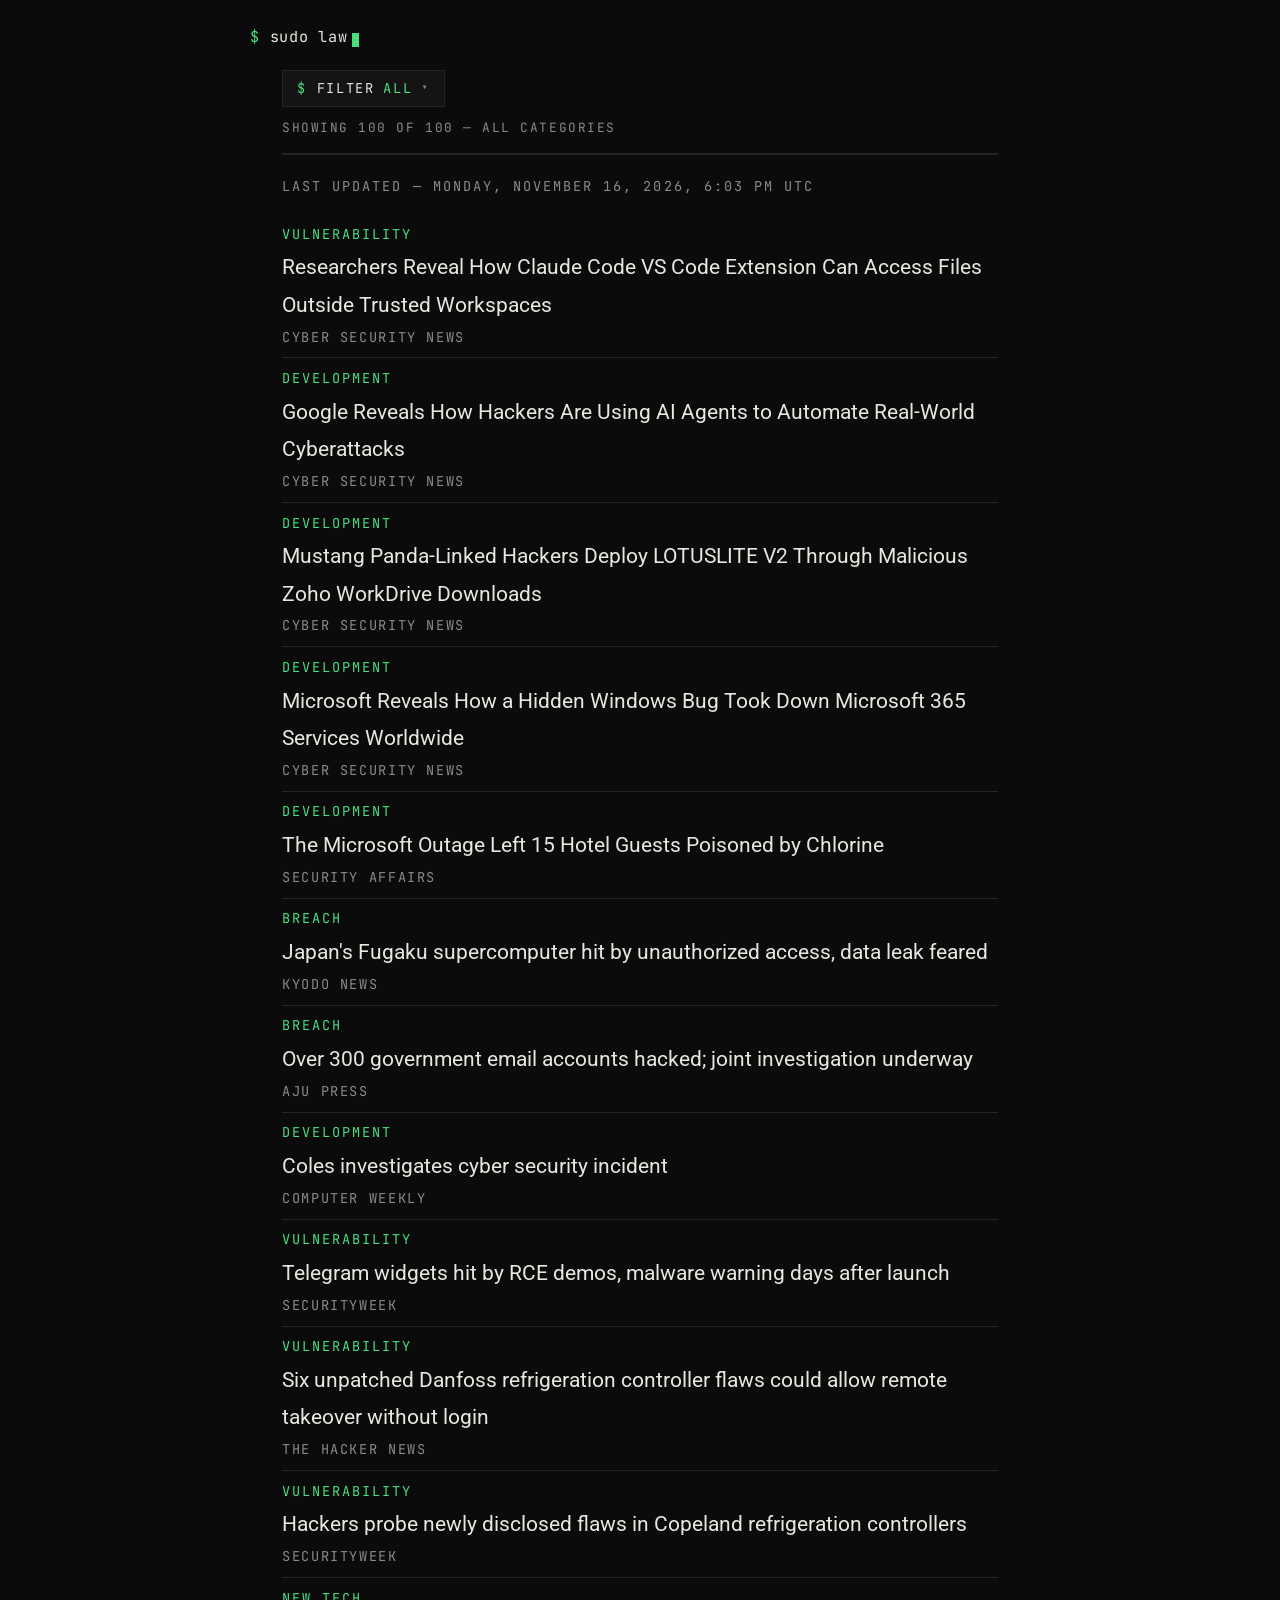
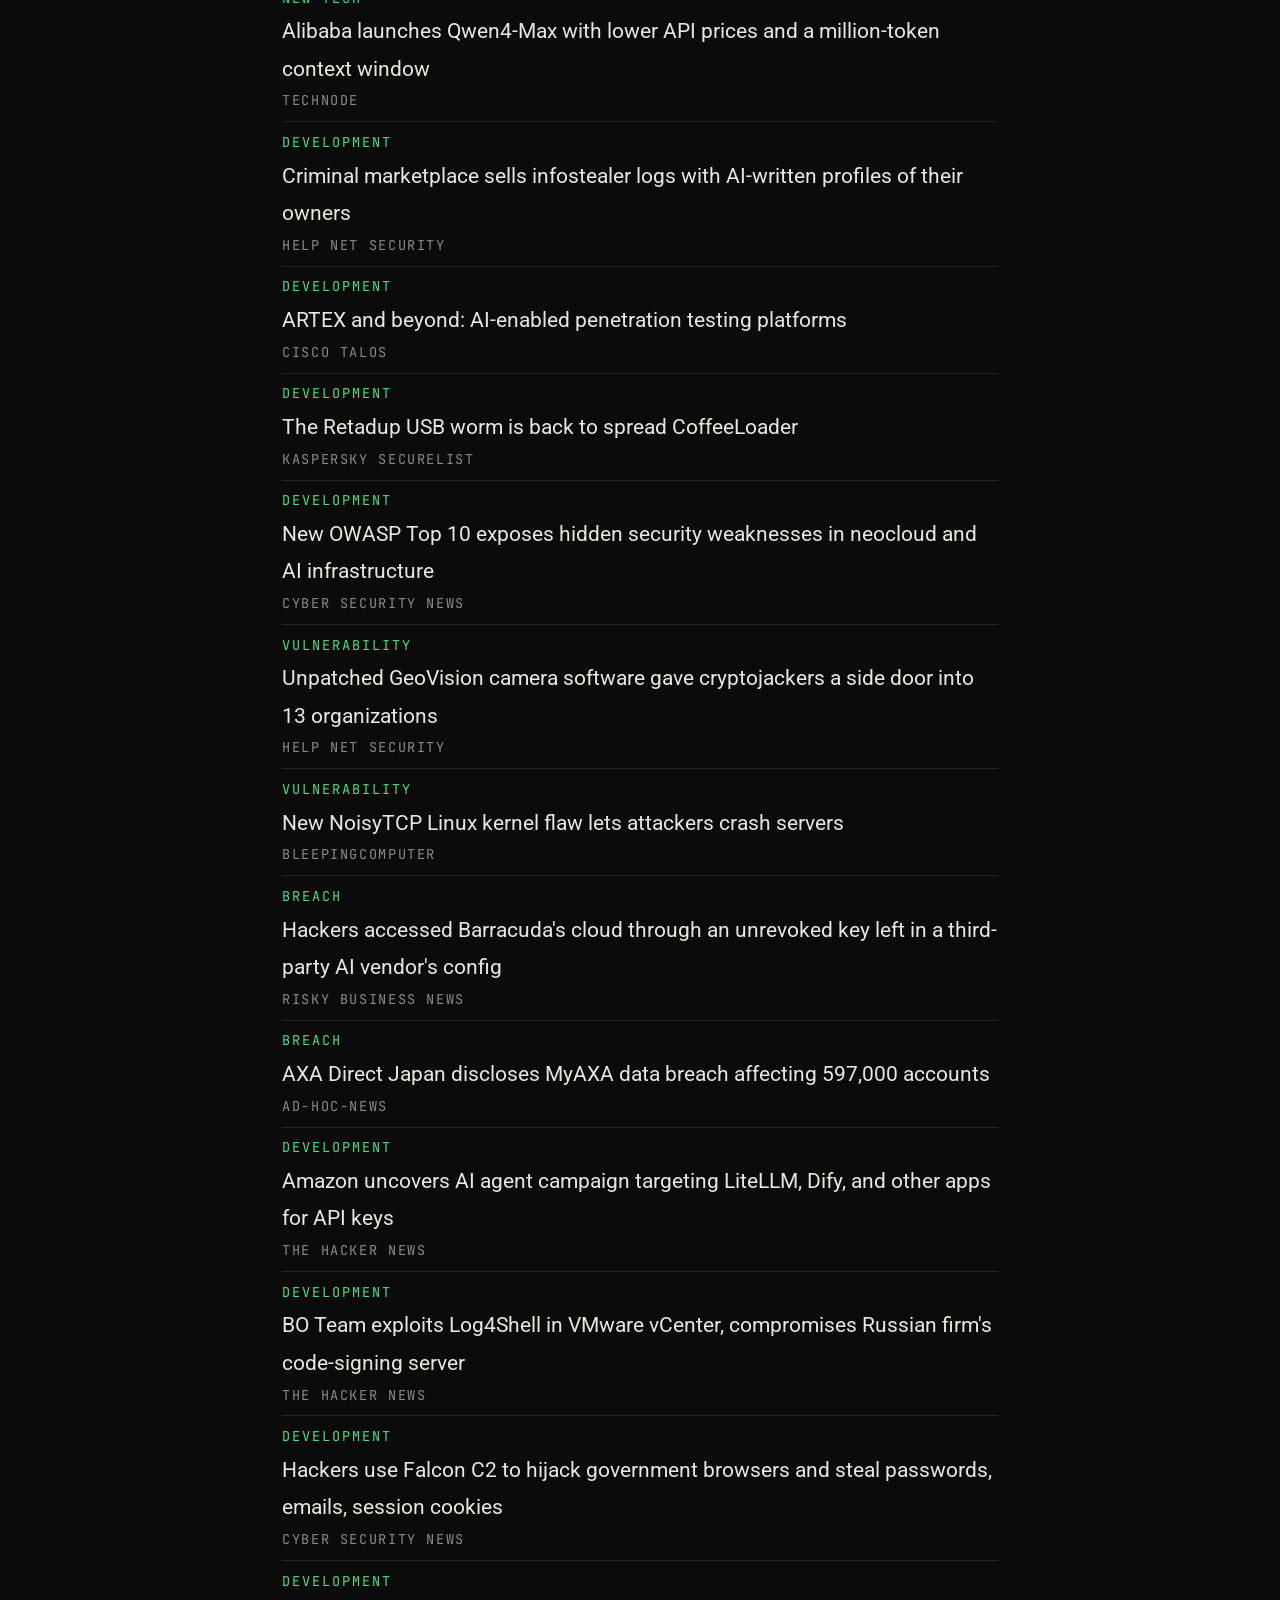
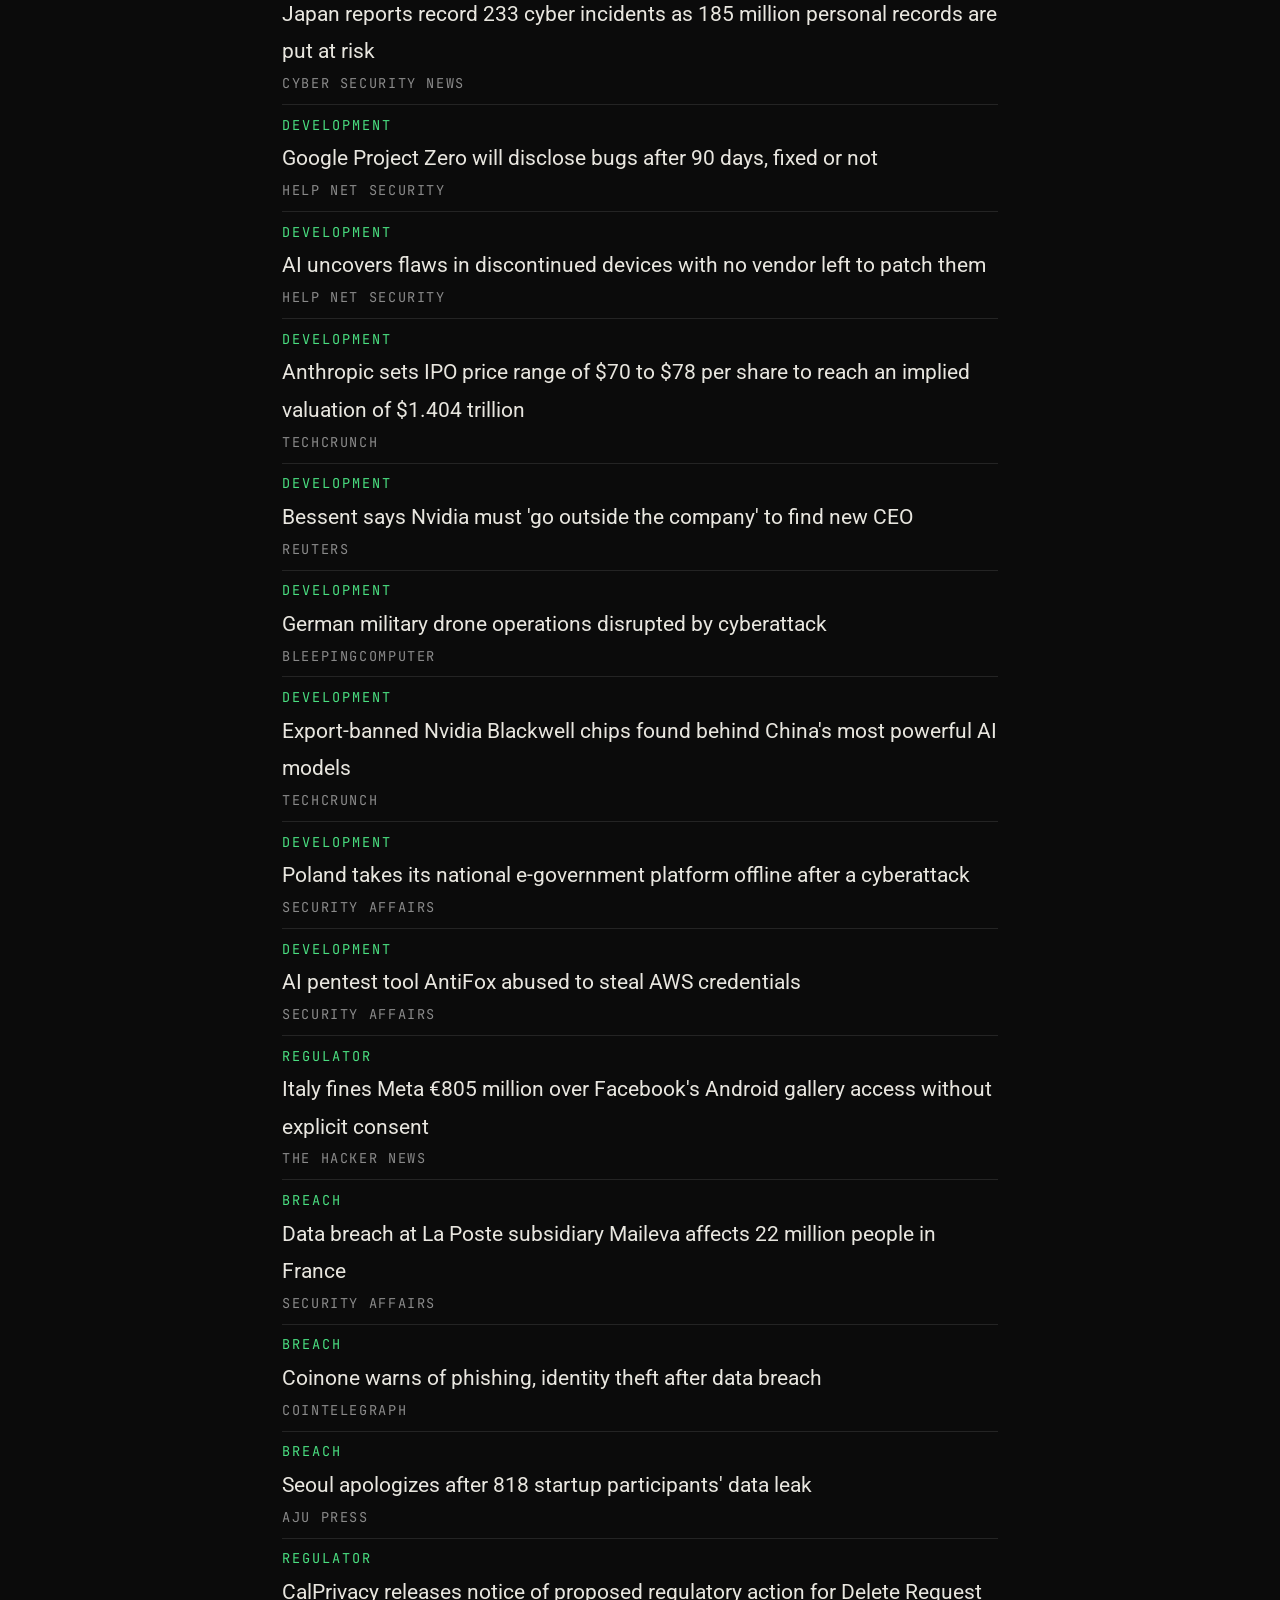
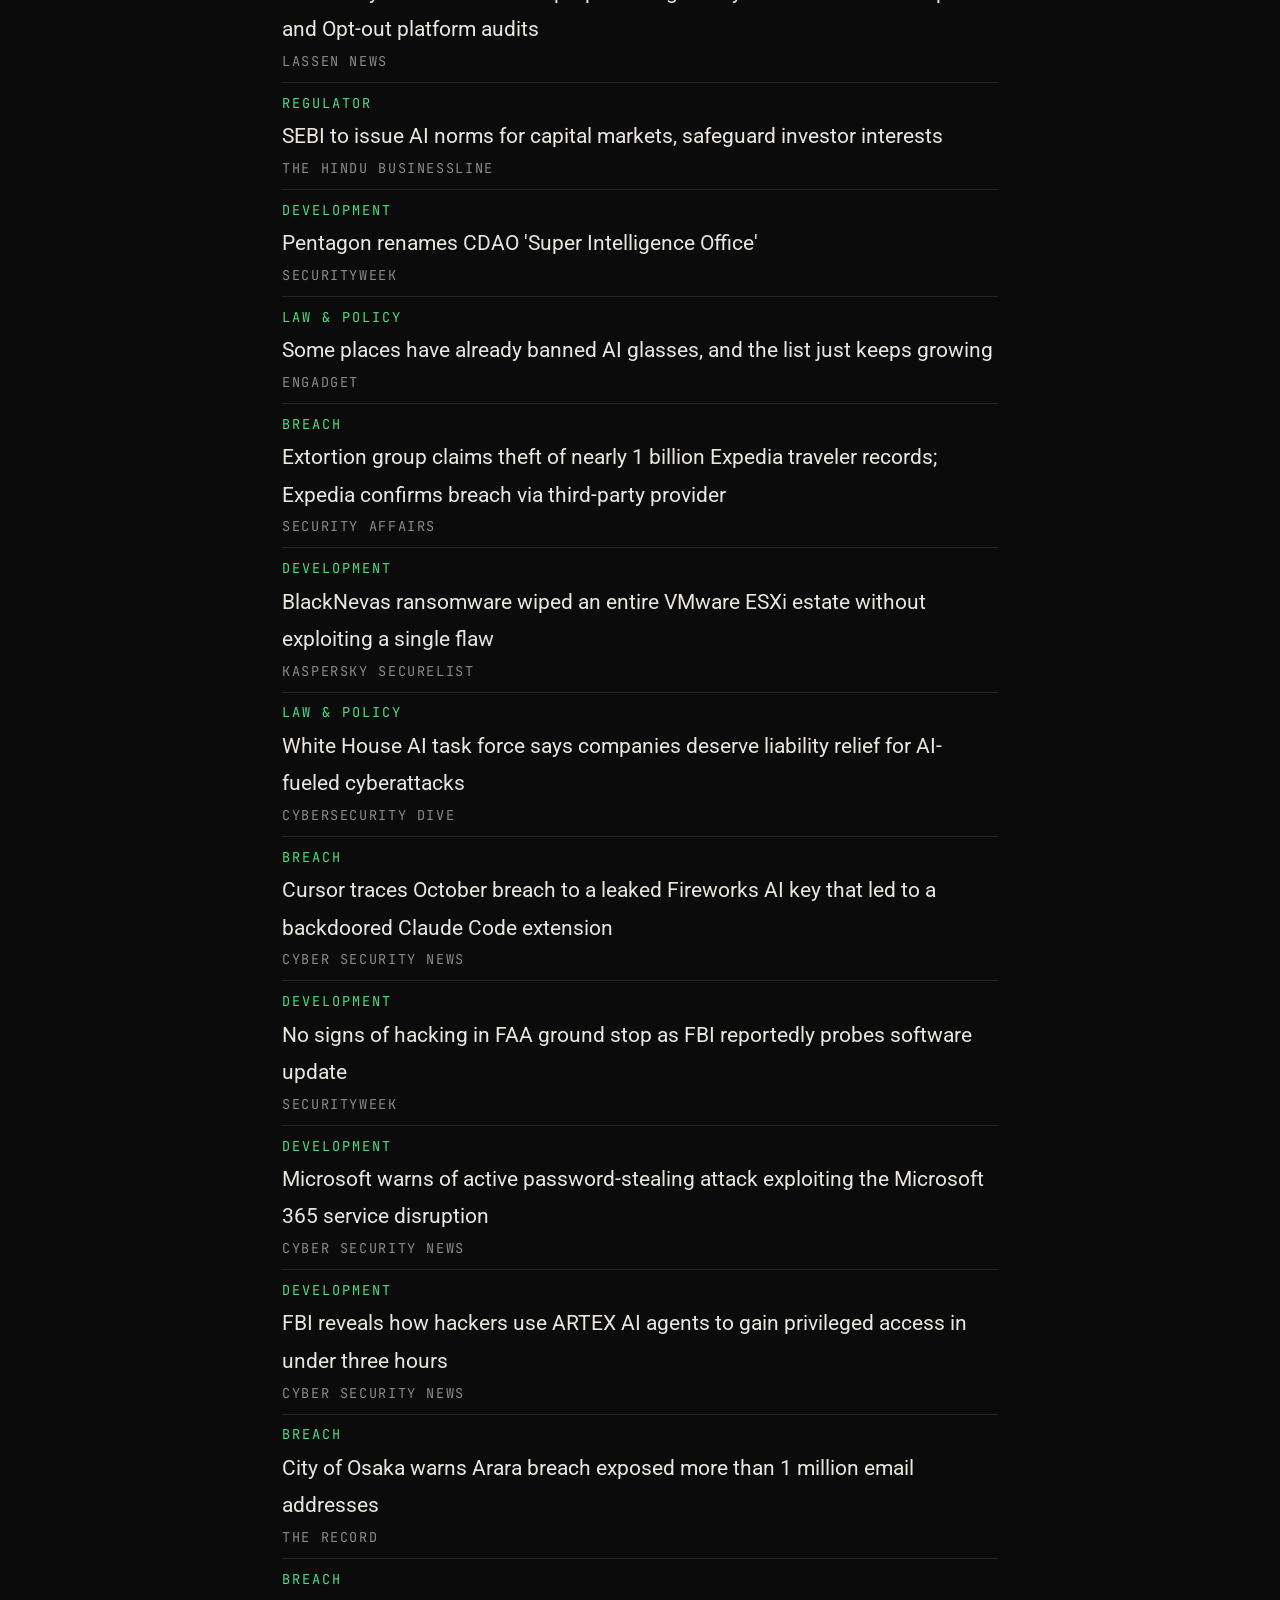
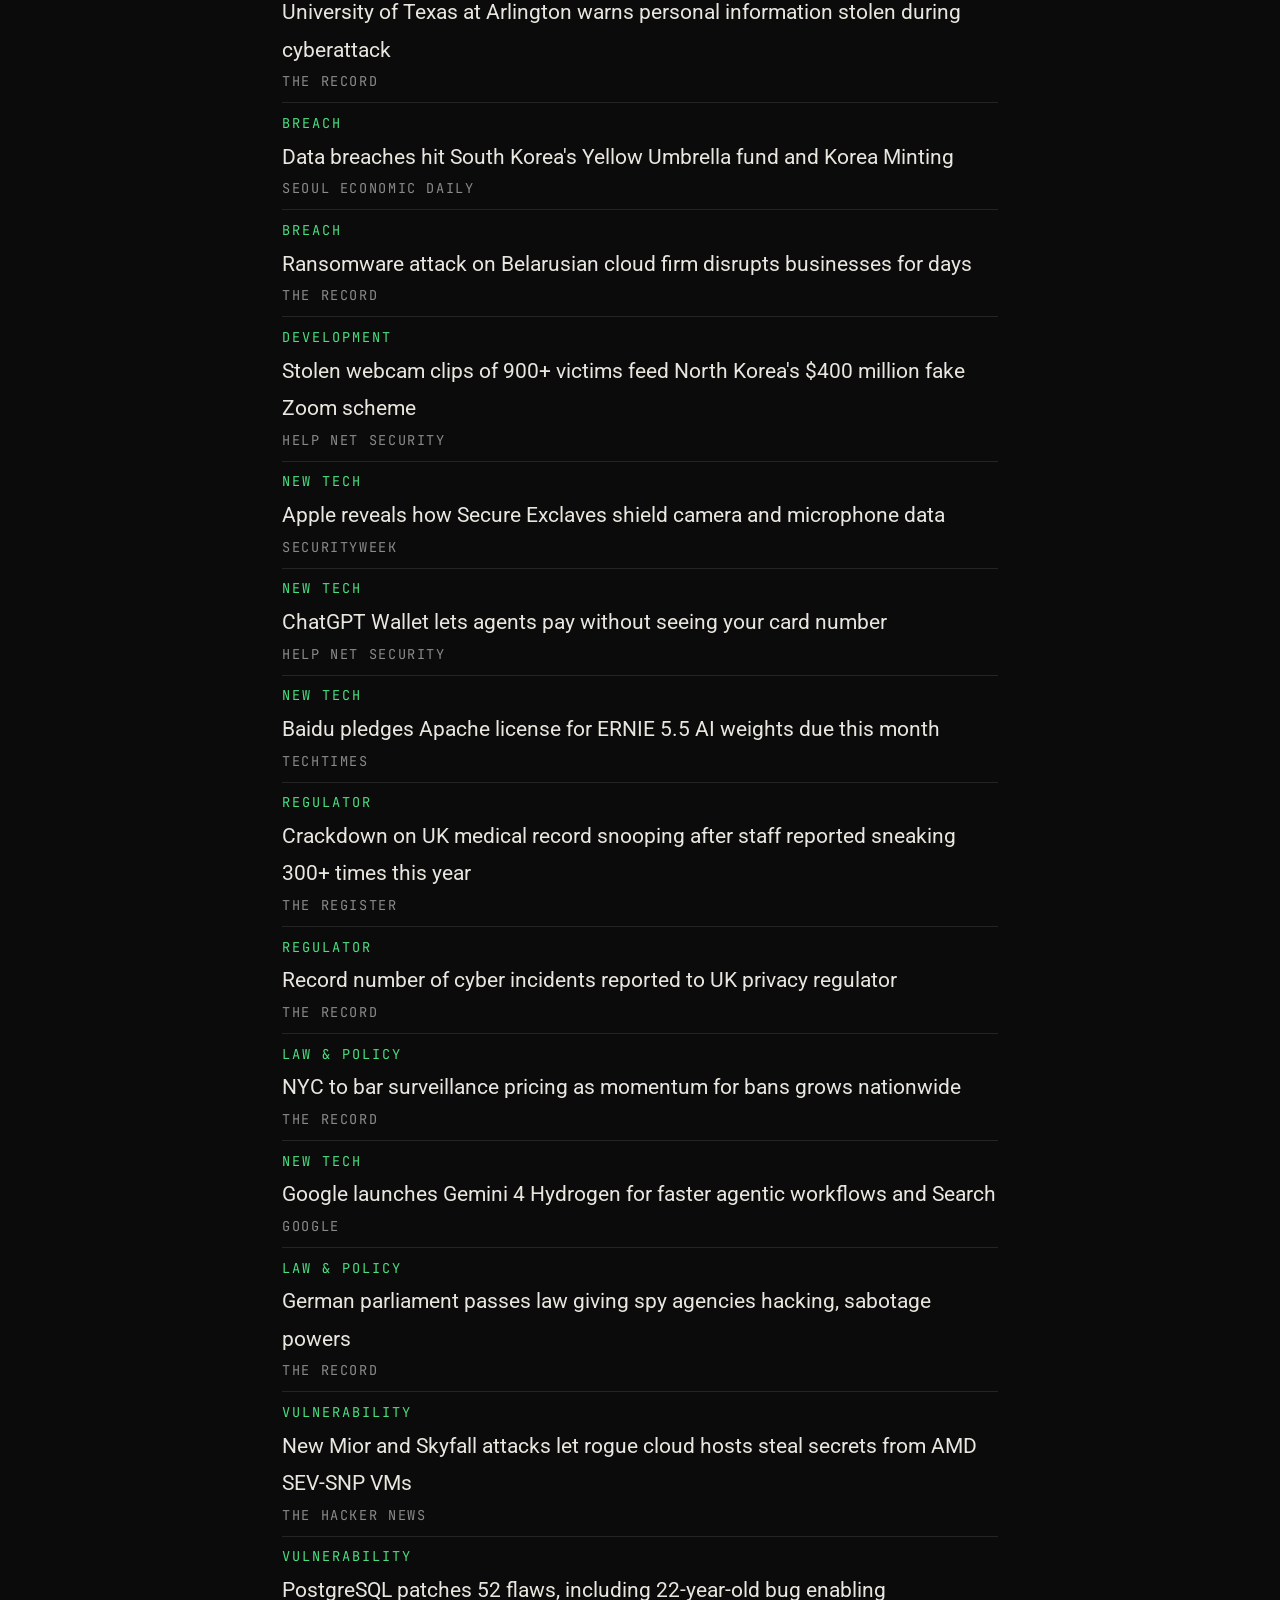
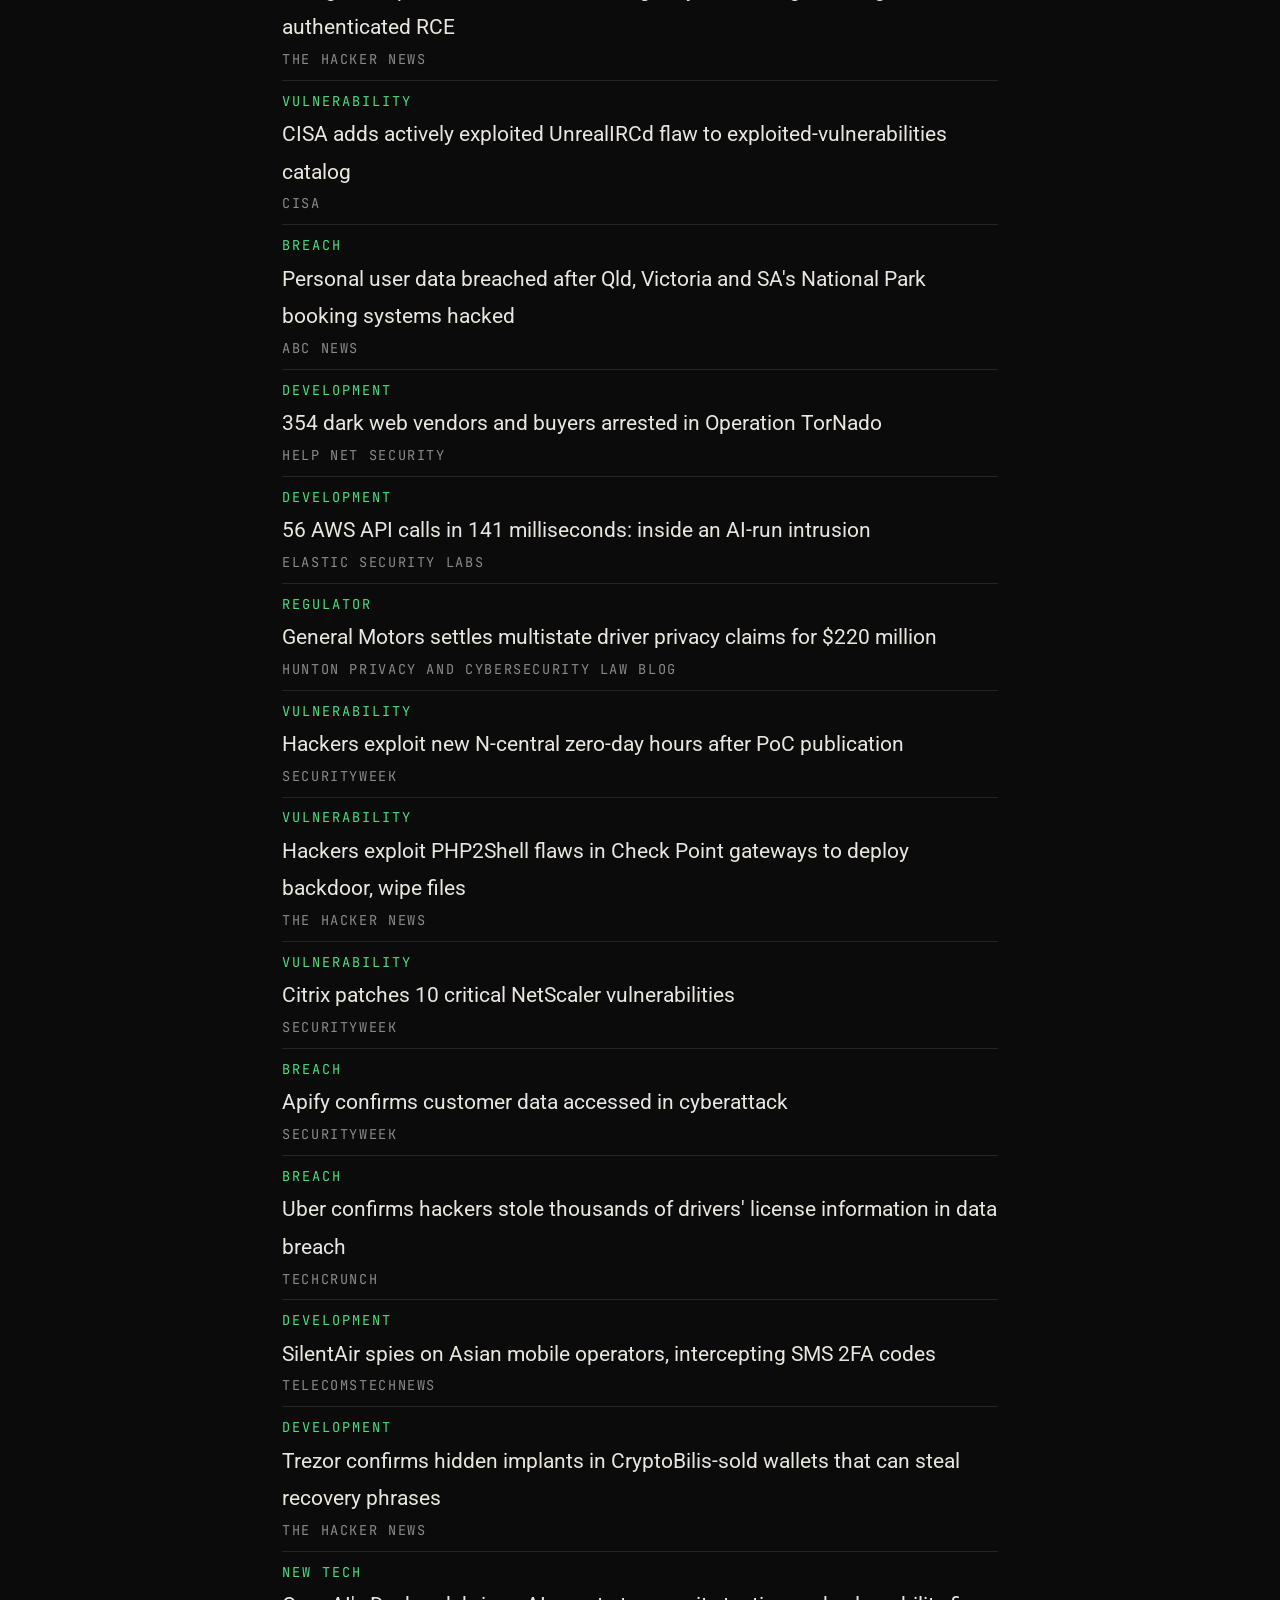
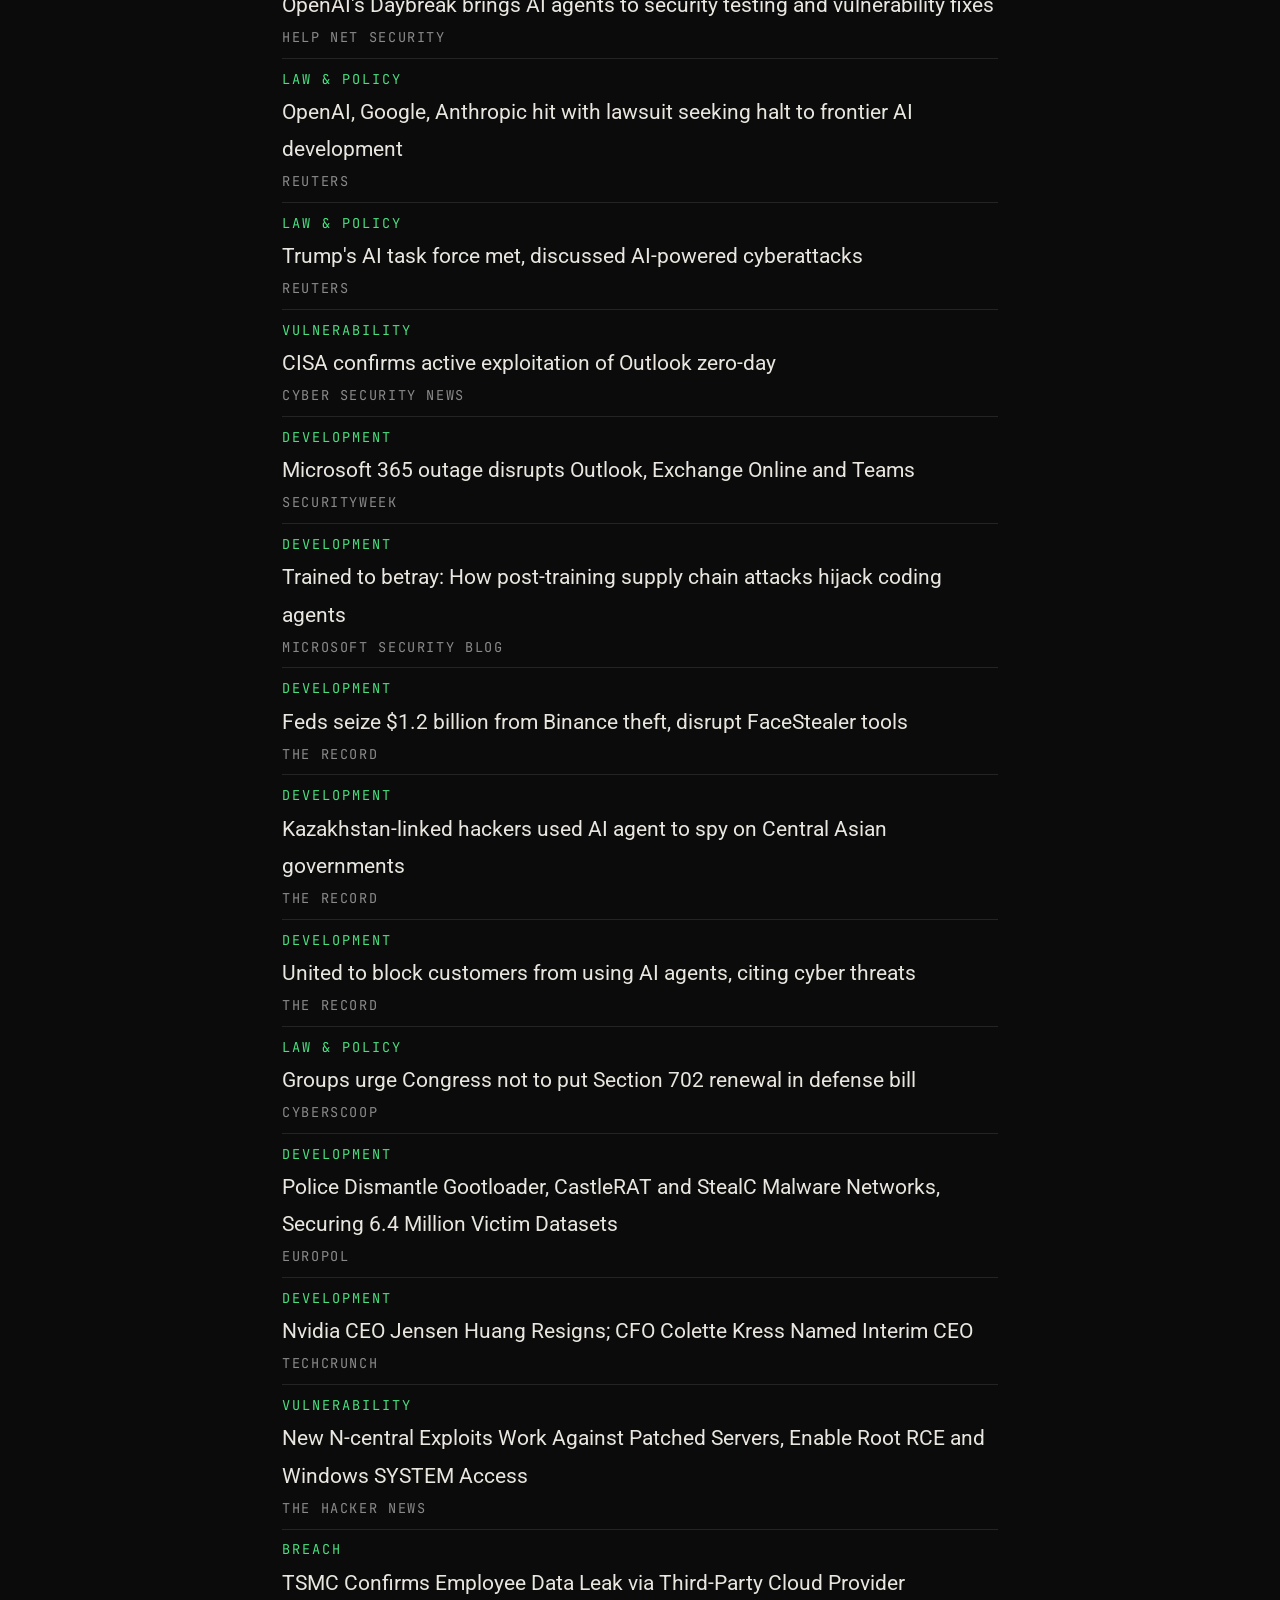
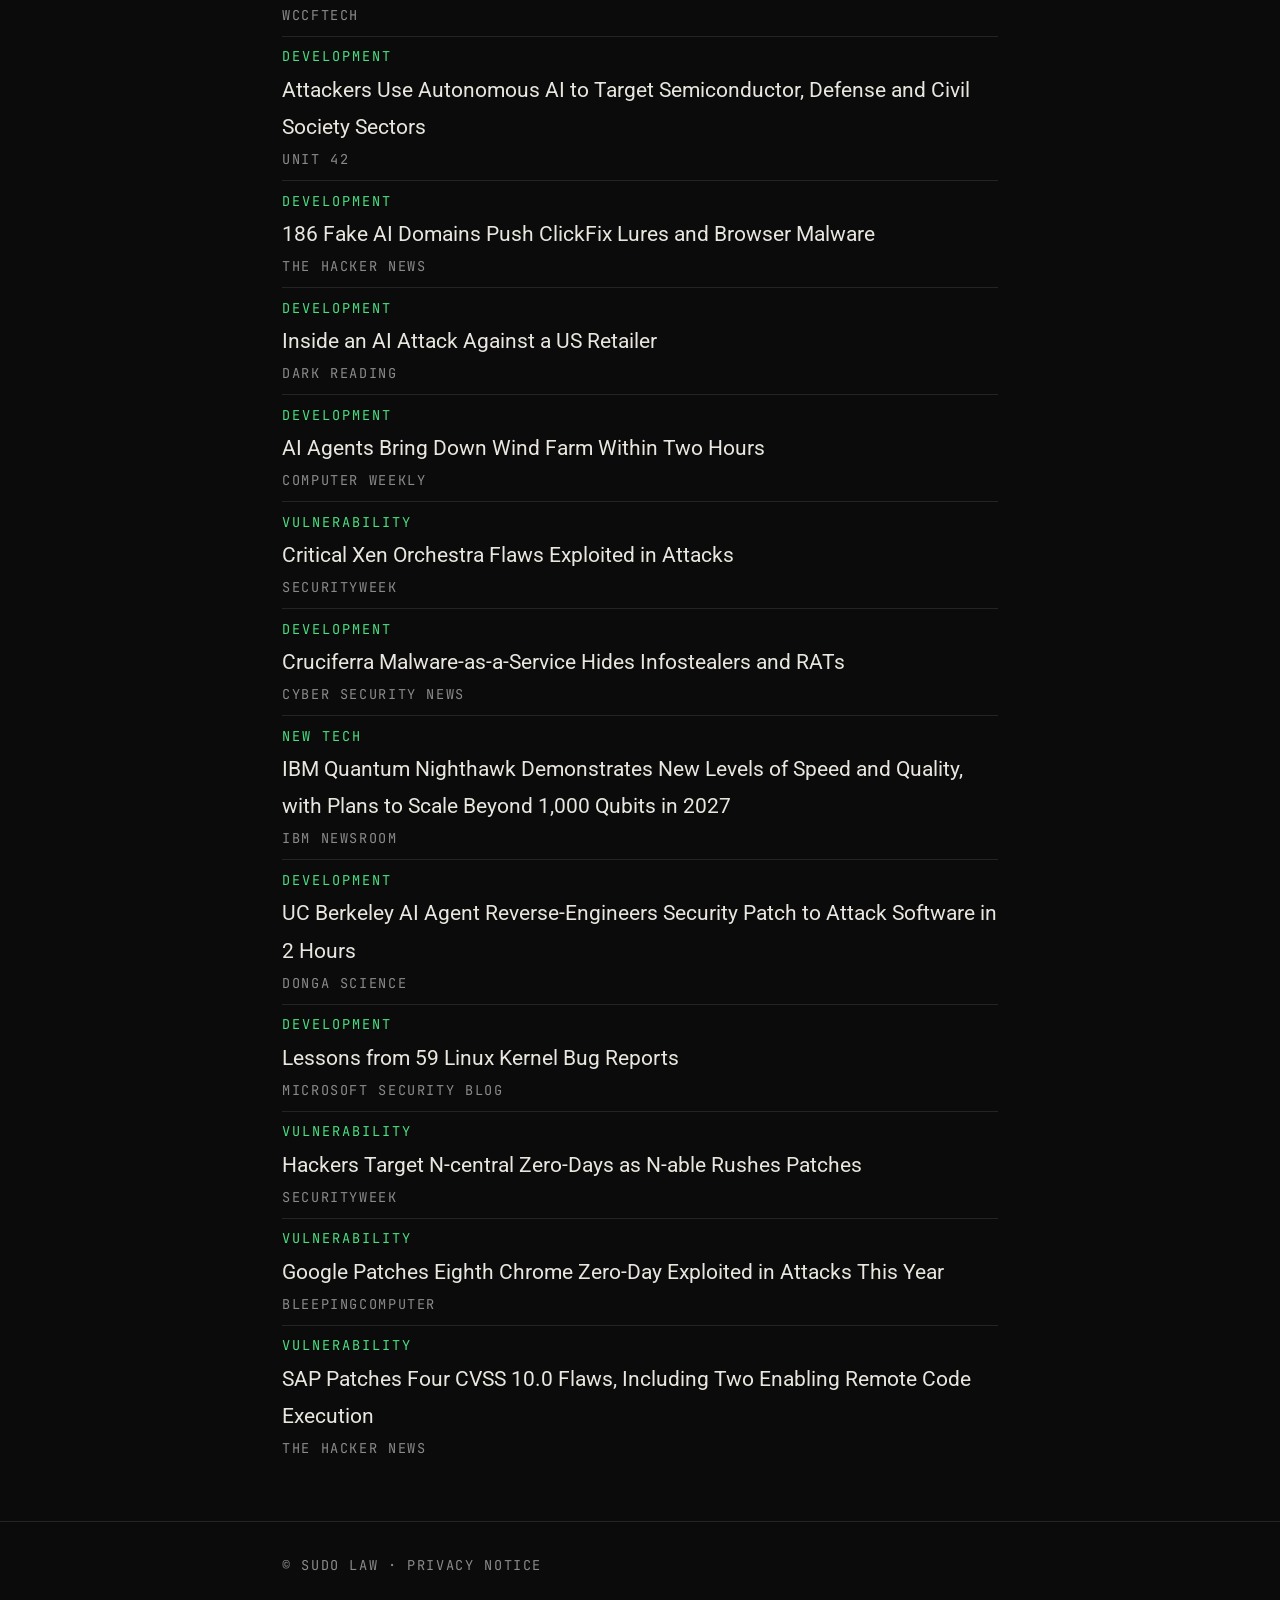
==== index.html @ 4525e0cb "Update feed — November 16, 2026, 6:03 PM UTC" ====
<!DOCTYPE html>
<html lang="en">
<head>
<meta charset="UTF-8">
<meta name="viewport" content="width=device-width, initial-scale=1.0">
<title>Sudo Law</title>
<meta name="description" content="Sudo Law — a rolling feed of cyber news: vulnerabilities, breaches, new tech, developments, and regulator and agency alerts, updated throughout the day.">
<link rel="preconnect" href="https://fonts.googleapis.com">
<link rel="preconnect" href="https://fonts.gstatic.com" crossorigin>
<link href="https://fonts.googleapis.com/css2?family=Roboto:wght@400;500&family=JetBrains+Mono:wght@400&display=swap" rel="stylesheet">
<style>
  :root {
    --black: #0b0b0b;
    --charcoal: #141414;
    --ash: #242424;
    --fog: #8a8a8a;
    --bone: #c9c9c4;
    --paper: #e8e6df;
    --terminal: #4ade80;
  }
  * { margin: 0; padding: 0; box-sizing: border-box; }
  body {
    background: var(--black);
    color: var(--bone);
    font-family: 'Roboto', sans-serif;
    font-weight: 400;
    font-size: 22px;
    line-height: 1.7;
    min-height: 100vh;
    -webkit-font-smoothing: antialiased;
  }
  .wrap { max-width: 780px; margin: 0 auto; padding: 0 2rem; }
  header { padding: 1.5rem 2rem 0; }
  .header-inner {
    max-width: 780px; margin: 0 auto;
    display: flex; justify-content: space-between; align-items: center;
  }
  .brand {
    font-family: 'JetBrains Mono', monospace;
    font-size: 0.95rem; font-weight: 400;
    letter-spacing: 0.05em; color: var(--paper);
    text-decoration: none;
  }
  .brand .accent { color: var(--terminal); }
  .brand .cursor {
    display: inline-block; width: 7px; height: 0.95em;
    background: var(--terminal); vertical-align: text-bottom;
    margin-left: 4px; animation: blink 1.2s steps(1) infinite;
  }
  @keyframes blink { 0%, 49% { opacity: 1; } 50%, 100% { opacity: 0; } }
  @media (prefers-reduced-motion: reduce) {
    .brand .cursor { animation: none; }
  }
  section.block { padding: 1.25rem 0; border-top: 1px solid var(--ash); }
  .wire-list { list-style: none; }
  .wire-item {
    padding: 0.55rem 0;
    border-bottom: 1px solid var(--ash);
  }
  .wire-item:last-child { border-bottom: none; }
  .wire-meta {
    display: block;
    font-family: 'JetBrains Mono', monospace;
    font-size: 0.85rem; letter-spacing: 0.15em;
    text-transform: uppercase; color: var(--terminal);
    margin-bottom: 0.15rem;
  }
  .wire-item a {
    font-size: 1.3rem; font-weight: 400; line-height: 1.45;
    color: var(--paper); text-decoration: none;
  }
  .wire-item a:hover { color: var(--terminal); }
  .wire-source {
    display: block;
    font-family: 'JetBrains Mono', monospace;
    font-size: 0.85rem; letter-spacing: 0.12em;
    text-transform: uppercase; color: var(--fog);
    margin-top: 0.15rem;
  }
  .updated {
    font-family: 'JetBrains Mono', monospace;
    font-size: 0.85rem; letter-spacing: 0.15em;
    text-transform: uppercase; color: var(--fog);
    margin-bottom: 1rem;
  }
  footer { padding: 2rem 0 2rem; margin-top: 2rem; border-top: 1px solid var(--ash); }
  .footer-inner {
    max-width: 780px; margin: 0 auto; padding: 0 2rem;
    font-family: 'JetBrains Mono', monospace;
    font-size: 0.85rem; letter-spacing: 0.12em;
    text-transform: uppercase; color: var(--fog);
  }
  .footer-inner a { color: var(--fog); text-decoration: none; }
  .footer-inner a:hover { color: var(--terminal); }
  .privacy-link {
    background: none; border: 0; padding: 0; cursor: pointer;
    font: inherit; letter-spacing: inherit; text-transform: inherit;
    color: var(--fog);
  }
  .privacy-link:hover, .privacy-link:focus-visible { color: var(--terminal); text-decoration: underline; }
  .modal-backdrop {
    position: fixed; inset: 0; z-index: 50;
    background: rgba(0, 0, 0, 0.8);
    display: flex; align-items: center; justify-content: center;
    padding: 1rem;
  }
  .modal-backdrop[hidden] { display: none; }
  .modal {
    position: relative;
    background: var(--charcoal);
    border: 1px solid var(--ash);
    max-width: 760px; width: 100%;
    max-height: 86vh; overflow-y: auto;
    padding: 1.75rem 2rem 2rem;
    font-size: 1.05rem; line-height: 1.65;
  }
  .modal h2 {
    font-weight: 500; font-size: 1.6rem; color: var(--paper);
    margin-bottom: 0.25rem; padding-right: 2.5rem;
  }
  .modal h3 {
    font-family: 'JetBrains Mono', monospace;
    font-size: 0.85rem; letter-spacing: 0.12em; text-transform: uppercase;
    color: var(--terminal); font-weight: 400;
    margin: 1.4rem 0 0.4rem;
  }
  .modal p { margin-bottom: 0.6rem; }
  .modal .modal-updated { color: var(--fog); font-size: 0.95rem; margin-bottom: 0.5rem; }
  .modal a { color: var(--terminal); }
  .modal-close {
    position: absolute; top: 0.6rem; right: 0.9rem;
    background: none; border: 0; cursor: pointer;
    color: var(--fog); font-size: 1.7rem; line-height: 1; padding: 0.25rem;
  }
  .modal-close:hover, .modal-close:focus-visible { color: var(--terminal); }

  /* Category filter — single button, pop-out menu */
  .feed-filter {
    position: relative;
    padding: 1.1rem 0 0.9rem;
    border-bottom: 1px solid var(--ash);
  }
  .filter-toggle {
    display: inline-flex; align-items: center; gap: 0.55rem;
    font-family: 'JetBrains Mono', monospace;
    font-size: 0.85rem; letter-spacing: 0.12em; text-transform: uppercase;
    color: var(--paper); background: var(--charcoal);
    border: 1px solid var(--ash);
    padding: 0.55rem 0.9rem; cursor: pointer;
    transition: color 0.2s ease, border-color 0.2s ease;
  }
  .filter-toggle .accent { color: var(--terminal); }
  .filter-toggle .filter-current { color: var(--terminal); }
  .filter-toggle .filter-caret {
    color: var(--fog); font-size: 0.75rem; line-height: 1;
    transition: transform 0.2s ease;
  }
  .filter-toggle[aria-expanded="true"] .filter-caret { transform: rotate(180deg); }
  .filter-toggle:hover { border-color: var(--terminal); }
  .filter-toggle:focus-visible { outline: 2px solid var(--terminal); outline-offset: 2px; }
  .filter-menu {
    position: absolute; left: 0; top: calc(100% - 0.35rem); z-index: 30;
    min-width: 270px; max-width: calc(100vw - 3rem);
    background: var(--charcoal);
    border: 1px solid var(--ash);
    box-shadow: 0 14px 34px rgba(0, 0, 0, 0.55);
    padding: 0.35rem;
  }
  .filter-menu[hidden] { display: none; }
  .filter-option {
    display: flex; align-items: center; justify-content: space-between; gap: 1rem;
    width: 100%; text-align: left;
    font-family: 'JetBrains Mono', monospace;
    font-size: 0.85rem; letter-spacing: 0.1em; text-transform: uppercase;
    color: var(--bone); background: transparent;
    border: 0; padding: 0.6rem 0.7rem; cursor: pointer;
  }
  .filter-option .filter-option-name::before {
    content: ""; display: inline-block; width: 1em; margin-right: 0.15rem;
  }
  .filter-option.active { color: var(--terminal); }
  .filter-option.active .filter-option-name::before { content: "\2713"; }
  .filter-option .count { color: var(--fog); }
  .filter-option.active .count { color: var(--terminal); opacity: 0.75; }
  .filter-option:hover, .filter-option:focus-visible { background: #1e1e1e; color: var(--terminal); }
  .filter-option:focus-visible { outline: 2px solid var(--terminal); outline-offset: -2px; }
  .filter-option:disabled { opacity: 0.35; cursor: default; }
  .filter-option:disabled:hover { background: transparent; color: var(--bone); }
  .filter-status {
    font-family: 'JetBrains Mono', monospace;
    font-size: 0.8rem; letter-spacing: 0.12em; text-transform: uppercase;
    color: var(--fog); margin-top: 0.6rem; min-height: 1.2em;
  }
  .filter-empty {
    padding: 1.25rem 0; color: var(--fog); font-size: 1.1rem;
  }
  .wire-item[hidden] { display: none; }
  @media (max-width: 640px) {
    body { font-size: 19px; }
    header { padding: 1.25rem 1.5rem 0; }
    .wrap, .footer-inner { padding: 0 1.5rem; }
    .wire-item a { font-size: 1.15rem; }
    .filter-toggle { font-size: 0.8rem; padding: 0.5rem 0.8rem; }
    .filter-menu { min-width: min(270px, calc(100vw - 3rem)); }
  }
</style>
</head>
<body>

<header>
  <div class="header-inner">
    <a class="brand" href="/"><span class="accent">$</span> sudo law<span class="cursor"></span></a>
  </div>
</header>

<main class="wrap">


  <!-- FEED_FILTER_START -->
  <nav class="feed-filter" aria-label="Filter news by category">
    <button type="button" class="filter-toggle" id="filterToggle" aria-haspopup="true" aria-expanded="false" aria-controls="filterMenu"><span><span class="accent">$</span> filter</span><span class="filter-current" id="filterCurrent">All</span><span class="filter-caret" aria-hidden="true">&#9662;</span></button>
    <div class="filter-menu" id="filterMenu" role="menu" aria-label="Categories" hidden>
      <button type="button" class="filter-option" data-filter="all" role="menuitemradio" aria-checked="true"><span class="filter-option-name">All</span><span class="count" data-count="all"></span></button>
      <button type="button" class="filter-option" data-filter="vulnerability" role="menuitemradio" aria-checked="false"><span class="filter-option-name">Vulnerability</span><span class="count" data-count="vulnerability"></span></button>
      <button type="button" class="filter-option" data-filter="breach" role="menuitemradio" aria-checked="false"><span class="filter-option-name">Breach</span><span class="count" data-count="breach"></span></button>
      <button type="button" class="filter-option" data-filter="new-tech" role="menuitemradio" aria-checked="false"><span class="filter-option-name">New Tech</span><span class="count" data-count="new-tech"></span></button>
      <button type="button" class="filter-option" data-filter="development" role="menuitemradio" aria-checked="false"><span class="filter-option-name">Development</span><span class="count" data-count="development"></span></button>
      <button type="button" class="filter-option" data-filter="regulator" role="menuitemradio" aria-checked="false"><span class="filter-option-name">Regulator</span><span class="count" data-count="regulator"></span></button>
      <button type="button" class="filter-option" data-filter="law-policy" role="menuitemradio" aria-checked="false"><span class="filter-option-name">Law &amp; Policy</span><span class="count" data-count="law-policy"></span></button>
    </div>
    <p class="filter-status" id="filterStatus" aria-live="polite"></p>
    <p class="filter-empty" id="filterEmpty" hidden>No items in this category yet.</p>
  </nav>
  <!-- FEED_FILTER_END -->

  <!-- WIRE_FEED_START -->
  <section class="block">
    <p class="updated">Last updated &mdash; Monday, November 16, 2026, 6:03 PM UTC</p>
    <ul class="wire-list">
<li class="wire-item">
        <span class="wire-meta">VULNERABILITY</span>
        <a href="https://cybersecuritynews.com/claude-code-vs-code-extension/">Researchers Reveal How Claude Code VS Code Extension Can Access Files Outside Trusted Workspaces</a>
        <span class="wire-source">Cyber Security News</span>
      </li>
<li class="wire-item">
        <span class="wire-meta">DEVELOPMENT</span>
        <a href="https://cybersecuritynews.com/fully-automated-ai-attacks/">Google Reveals How Hackers Are Using AI Agents to Automate Real-World Cyberattacks</a>
        <span class="wire-source">Cyber Security News</span>
      </li>
<li class="wire-item">
        <span class="wire-meta">DEVELOPMENT</span>
        <a href="https://cybersecuritynews.com/mustang-panda-linked-hackers/">Mustang Panda-Linked Hackers Deploy LOTUSLITE V2 Through Malicious Zoho WorkDrive Downloads</a>
        <span class="wire-source">Cyber Security News</span>
      </li>
<li class="wire-item">
        <span class="wire-meta">DEVELOPMENT</span>
        <a href="https://cybersecuritynews.com/microsoft-outage-incident-report/">Microsoft Reveals How a Hidden Windows Bug Took Down Microsoft 365 Services Worldwide</a>
        <span class="wire-source">Cyber Security News</span>
      </li>
<li class="wire-item">
        <span class="wire-meta">DEVELOPMENT</span>
        <a href="https://securityaffairs.com/203189/security/the-microsoft-outage-left-15-hotel-guests-poisoned-by-chlorine.html">The Microsoft Outage Left 15 Hotel Guests Poisoned by Chlorine</a>
        <span class="wire-source">Security Affairs</span>
      </li>
<li class="wire-item">
        <span class="wire-meta">BREACH</span>
        <a href="https://www.europesays.com/japan/125164/">Japan&#x27;s Fugaku supercomputer hit by unauthorized access, data leak feared</a>
        <span class="wire-source">Kyodo News</span>
      </li>
<li class="wire-item">
        <span class="wire-meta">BREACH</span>
        <a href="https://www.ajupress.com/view/20261116133270131">Over 300 government email accounts hacked; joint investigation underway</a>
        <span class="wire-source">Aju Press</span>
      </li>
<li class="wire-item">
        <span class="wire-meta">DEVELOPMENT</span>
        <a href="https://www.computerweekly.com/news/366654763/Coles-investigates-cyber-security-incident">Coles investigates cyber security incident</a>
        <span class="wire-source">Computer Weekly</span>
      </li>
<li class="wire-item">
        <span class="wire-meta">VULNERABILITY</span>
        <a href="https://www.securityweek.com/telegram-widgets-hit-by-rce-demos-malware-warning-days-after-launch/">Telegram widgets hit by RCE demos, malware warning days after launch</a>
        <span class="wire-source">SecurityWeek</span>
      </li>
<li class="wire-item">
        <span class="wire-meta">VULNERABILITY</span>
        <a href="https://thehackernews.com/2026/11/six-unpatched-danfoss-refrigeration.html">Six unpatched Danfoss refrigeration controller flaws could allow remote takeover without login</a>
        <span class="wire-source">The Hacker News</span>
      </li>
<li class="wire-item">
        <span class="wire-meta">VULNERABILITY</span>
        <a href="https://www.securityweek.com/hackers-probe-newly-disclosed-flaws-in-copeland-refrigeration-controllers/">Hackers probe newly disclosed flaws in Copeland refrigeration controllers</a>
        <span class="wire-source">SecurityWeek</span>
      </li>
<li class="wire-item">
        <span class="wire-meta">NEW TECH</span>
        <a href="https://technode.com/2026/11/16/alibaba-launches-qwen4-max-with-lower-api-prices-and-a-million-token-context-window/">Alibaba launches Qwen4-Max with lower API prices and a million-token context window</a>
        <span class="wire-source">TechNode</span>
      </li>
<li class="wire-item">
        <span class="wire-meta">DEVELOPMENT</span>
        <a href="https://www.helpnetsecurity.com/2026/11/16/ai-powered-infostealer-marketplace-victim-profiles/">Criminal marketplace sells infostealer logs with AI-written profiles of their owners</a>
        <span class="wire-source">Help Net Security</span>
      </li>
<li class="wire-item">
        <span class="wire-meta">DEVELOPMENT</span>
        <a href="https://blog.talosintelligence.com/artex-and-beyond/">ARTEX and beyond: AI-enabled penetration testing platforms</a>
        <span class="wire-source">Cisco Talos</span>
      </li>
<li class="wire-item">
        <span class="wire-meta">DEVELOPMENT</span>
        <a href="https://securelist.com/retadup-delivers-coffeeloader/121908/">The Retadup USB worm is back to spread CoffeeLoader</a>
        <span class="wire-source">Kaspersky Securelist</span>
      </li>
<li class="wire-item">
        <span class="wire-meta">DEVELOPMENT</span>
        <a href="https://cybersecuritynews.com/owasp-top-10-incubator/">New OWASP Top 10 exposes hidden security weaknesses in neocloud and AI infrastructure</a>
        <span class="wire-source">Cyber Security News</span>
      </li>
<li class="wire-item">
        <span class="wire-meta">VULNERABILITY</span>
        <a href="https://www.helpnetsecurity.com/2026/11/16/geovision-camera-software-vulnerabilities/">Unpatched GeoVision camera software gave cryptojackers a side door into 13 organizations</a>
        <span class="wire-source">Help Net Security</span>
      </li>
<li class="wire-item">
        <span class="wire-meta">VULNERABILITY</span>
        <a href="https://www.bleepingcomputer.com/news/linux/new-noisytcp-linux-kernel-flaw-lets-attackers-crash-servers/">New NoisyTCP Linux kernel flaw lets attackers crash servers</a>
        <span class="wire-source">BleepingComputer</span>
      </li>
<li class="wire-item">
        <span class="wire-meta">BREACH</span>
        <a href="https://news.risky.biz/risky-bulletin-hackers-accessed-barracudas-cloud/">Hackers accessed Barracuda&#x27;s cloud through an unrevoked key left in a third-party AI vendor&#x27;s config</a>
        <span class="wire-source">Risky Business News</span>
      </li>
<li class="wire-item">
        <span class="wire-meta">BREACH</span>
        <a href="https://www.ad-hoc-news.de/boerse/news/corporate-news/axa-stock-japan-unit-discloses-myaxa-data-breach-affecting-597-000/70505763">AXA Direct Japan discloses MyAXA data breach affecting 597,000 accounts</a>
        <span class="wire-source">ad-hoc-news</span>
      </li>
<li class="wire-item">
        <span class="wire-meta">DEVELOPMENT</span>
        <a href="https://thehackernews.com/2026/11/amazon-uncovers-ai-agent-campaign.html">Amazon uncovers AI agent campaign targeting LiteLLM, Dify, and other apps for API keys</a>
        <span class="wire-source">The Hacker News</span>
      </li>
<li class="wire-item">
        <span class="wire-meta">DEVELOPMENT</span>
        <a href="https://thehackernews.com/2026/11/bo-team-exploits-log4shell-in-vmware.html">BO Team exploits Log4Shell in VMware vCenter, compromises Russian firm&#x27;s code-signing server</a>
        <span class="wire-source">The Hacker News</span>
      </li>
<li class="wire-item">
        <span class="wire-meta">DEVELOPMENT</span>
        <a href="https://cybersecuritynews.com/hackers-use-falcon-c2/">Hackers use Falcon C2 to hijack government browsers and steal passwords, emails, session cookies</a>
        <span class="wire-source">Cyber Security News</span>
      </li>
<li class="wire-item">
        <span class="wire-meta">DEVELOPMENT</span>
        <a href="https://cybersecuritynews.com/233-cyber-incidents/">Japan reports record 233 cyber incidents as 185 million personal records are put at risk</a>
        <span class="wire-source">Cyber Security News</span>
      </li>
<li class="wire-item">
        <span class="wire-meta">DEVELOPMENT</span>
        <a href="https://www.helpnetsecurity.com/2026/11/16/google-project-zero-disclosure-policy/">Google Project Zero will disclose bugs after 90 days, fixed or not</a>
        <span class="wire-source">Help Net Security</span>
      </li>
<li class="wire-item">
        <span class="wire-meta">DEVELOPMENT</span>
        <a href="https://www.helpnetsecurity.com/2026/11/16/forescout-ai-models-vulnerability-research/">AI uncovers flaws in discontinued devices with no vendor left to patch them</a>
        <span class="wire-source">Help Net Security</span>
      </li>
<li class="wire-item">
        <span class="wire-meta">DEVELOPMENT</span>
        <a href="https://techcrunch.com/2026/11/10/anthropic-sets-ipo-price-range-of-70-to-78-per-share-to-reach-an-implied-valuation-of-1-404-trillion/">Anthropic sets IPO price range of $70 to $78 per share to reach an implied valuation of $1.404 trillion</a>
        <span class="wire-source">TechCrunch</span>
      </li>
<li class="wire-item">
        <span class="wire-meta">DEVELOPMENT</span>
        <a href="https://www.reuters.com/world/bessent-says-nvidia-must-go-outside-company-find-new-ceo-2026-11-15/">Bessent says Nvidia must &#x27;go outside the company&#x27; to find new CEO</a>
        <span class="wire-source">Reuters</span>
      </li>
<li class="wire-item">
        <span class="wire-meta">DEVELOPMENT</span>
        <a href="https://www.bleepingcomputer.com/news/security/german-military-drone-operations-disrupted-by-cyberattack/">German military drone operations disrupted by cyberattack</a>
        <span class="wire-source">BleepingComputer</span>
      </li>
<li class="wire-item">
        <span class="wire-meta">DEVELOPMENT</span>
        <a href="https://techcrunch.com/2026/11/13/export-banned-nvidia-chips-are-behind-chinas-most-powerful-ai-models-uh-oh-jensen/">Export-banned Nvidia Blackwell chips found behind China&#x27;s most powerful AI models</a>
        <span class="wire-source">TechCrunch</span>
      </li>
<li class="wire-item">
        <span class="wire-meta">DEVELOPMENT</span>
        <a href="https://securityaffairs.com/202895/security/poland-takes-its-national-e-government-platform-offline-after-a-cyberattack.html">Poland takes its national e-government platform offline after a cyberattack</a>
        <span class="wire-source">Security Affairs</span>
      </li>
<li class="wire-item">
        <span class="wire-meta">DEVELOPMENT</span>
        <a href="https://securityaffairs.com/202880/hacking/ai-pentest-tool-antifox-abused-to-steal-aws-credentials.html">AI pentest tool AntiFox abused to steal AWS credentials</a>
        <span class="wire-source">Security Affairs</span>
      </li>
<li class="wire-item">
        <span class="wire-meta">REGULATOR</span>
        <a href="https://thehackernews.com/2026/11/italy-fines-meta-805-million-over.html">Italy fines Meta €805 million over Facebook&#x27;s Android gallery access without explicit consent</a>
        <span class="wire-source">The Hacker News</span>
      </li>
<li class="wire-item">
        <span class="wire-meta">BREACH</span>
        <a href="https://securityaffairs.com/203126/data-breach/data-breach-at-la-poste-subsidiary-maileva-affects-22-million-people-in-france.html">Data breach at La Poste subsidiary Maileva affects 22 million people in France</a>
        <span class="wire-source">Security Affairs</span>
      </li>
<li class="wire-item">
        <span class="wire-meta">BREACH</span>
        <a href="https://cointelegraph.com/news/coinone-data-breach-phishing-identity-theft-customer-information">Coinone warns of phishing, identity theft after data breach</a>
        <span class="wire-source">Cointelegraph</span>
      </li>
<li class="wire-item">
        <span class="wire-meta">BREACH</span>
        <a href="https://www.ajupress.com/view/20261114213307434">Seoul apologizes after 818 startup participants&#x27; data leak</a>
        <span class="wire-source">Aju Press</span>
      </li>
<li class="wire-item">
        <span class="wire-meta">REGULATOR</span>
        <a href="https://www.lassennews.com/calprivacy-releases-notice-of-proposed-regulatory-action-for-delete-request-and-opt-out-platform-audits">CalPrivacy releases notice of proposed regulatory action for Delete Request and Opt-out platform audits</a>
        <span class="wire-source">Lassen News</span>
      </li>
<li class="wire-item">
        <span class="wire-meta">REGULATOR</span>
        <a href="https://www.thehindubusinessline.com/markets/sebi-to-issue-ai-norms-for-capital-markets-safeguard-investor-interests-pandey/article71704258.ece">SEBI to issue AI norms for capital markets, safeguard investor interests</a>
        <span class="wire-source">The Hindu BusinessLine</span>
      </li>
<li class="wire-item">
        <span class="wire-meta">DEVELOPMENT</span>
        <a href="https://www.securityweek.com/pentagon-renames-cdao-super-intelligence-office/">Pentagon renames CDAO &#x27;Super Intelligence Office&#x27;</a>
        <span class="wire-source">SecurityWeek</span>
      </li>
<li class="wire-item">
        <span class="wire-meta">LAW &amp; POLICY</span>
        <a href="https://www.engadget.com/2313707/ai-glasses-banned-places-list-keeps-growing/">Some places have already banned AI glasses, and the list just keeps growing</a>
        <span class="wire-source">Engadget</span>
      </li>
<li class="wire-item">
        <span class="wire-meta">BREACH</span>
        <a href="https://securityaffairs.com/203062/cyber-crime/extortion-group-claims-theft-of-nearly-one-billion-expedia-traveler-records.html">Extortion group claims theft of nearly 1 billion Expedia traveler records; Expedia confirms breach via third-party provider</a>
        <span class="wire-source">Security Affairs</span>
      </li>
<li class="wire-item">
        <span class="wire-meta">DEVELOPMENT</span>
        <a href="https://securelist.com/esxi-ransomware/121959/">BlackNevas ransomware wiped an entire VMware ESXi estate without exploiting a single flaw</a>
        <span class="wire-source">Kaspersky Securelist</span>
      </li>
<li class="wire-item">
        <span class="wire-meta">LAW &amp; POLICY</span>
        <a href="https://www.cybersecuritydive.com/news/ai-white-house-task-force-cybersecurity-regulation/874679/">White House AI task force says companies deserve liability relief for AI-fueled cyberattacks</a>
        <span class="wire-source">Cybersecurity Dive</span>
      </li>
<li class="wire-item">
        <span class="wire-meta">BREACH</span>
        <a href="https://cybersecuritynews.com/cursor-data-breach/">Cursor traces October breach to a leaked Fireworks AI key that led to a backdoored Claude Code extension</a>
        <span class="wire-source">Cyber Security News</span>
      </li>
<li class="wire-item">
        <span class="wire-meta">DEVELOPMENT</span>
        <a href="https://www.securityweek.com/no-signs-of-hacking-in-faa-ground-stop-as-fbi-reportedly-probes-software-update/">No signs of hacking in FAA ground stop as FBI reportedly probes software update</a>
        <span class="wire-source">SecurityWeek</span>
      </li>
<li class="wire-item">
        <span class="wire-meta">DEVELOPMENT</span>
        <a href="https://cybersecuritynews.com/active-password-stealing-attack-microsoft-365/">Microsoft warns of active password-stealing attack exploiting the Microsoft 365 service disruption</a>
        <span class="wire-source">Cyber Security News</span>
      </li>
<li class="wire-item">
        <span class="wire-meta">DEVELOPMENT</span>
        <a href="https://cybersecuritynews.com/fbi-reveals-hackers-artex-ai-usage/">FBI reveals how hackers use ARTEX AI agents to gain privileged access in under three hours</a>
        <span class="wire-source">Cyber Security News</span>
      </li>
<li class="wire-item">
        <span class="wire-meta">BREACH</span>
        <a href="https://therecord.media/city-of-osaka-japan-email-data-breach">City of Osaka warns Arara breach exposed more than 1 million email addresses</a>
        <span class="wire-source">The Record</span>
      </li>
<li class="wire-item">
        <span class="wire-meta">BREACH</span>
        <a href="https://therecord.media/university-of-texas-arlington-data-breach">University of Texas at Arlington warns personal information stolen during cyberattack</a>
        <span class="wire-source">The Record</span>
      </li>
<li class="wire-item">
        <span class="wire-meta">BREACH</span>
        <a href="https://en.sedaily.com/business/2026/11/14/data-breaches-hit-small-business-federation-and-korea">Data breaches hit South Korea&#x27;s Yellow Umbrella fund and Korea Minting</a>
        <span class="wire-source">Seoul Economic Daily</span>
      </li>
<li class="wire-item">
        <span class="wire-meta">BREACH</span>
        <a href="https://therecord.media/ransomware-attack-belarusian-cloud-firm">Ransomware attack on Belarusian cloud firm disrupts businesses for days</a>
        <span class="wire-source">The Record</span>
      </li>
<li class="wire-item">
        <span class="wire-meta">DEVELOPMENT</span>
        <a href="https://www.helpnetsecurity.com/2026/11/13/fbi-north-korean-fake-zoom-calls/">Stolen webcam clips of 900+ victims feed North Korea&#x27;s $400 million fake Zoom scheme</a>
        <span class="wire-source">Help Net Security</span>
      </li>
<li class="wire-item">
        <span class="wire-meta">NEW TECH</span>
        <a href="https://www.securityweek.com/apple-reveals-how-secure-exclaves-shield-camera-and-microphone-data/">Apple reveals how Secure Exclaves shield camera and microphone data</a>
        <span class="wire-source">SecurityWeek</span>
      </li>
<li class="wire-item">
        <span class="wire-meta">NEW TECH</span>
        <a href="https://www.helpnetsecurity.com/2026/11/13/openai-chatgpt-wallet/">ChatGPT Wallet lets agents pay without seeing your card number</a>
        <span class="wire-source">Help Net Security</span>
      </li>
<li class="wire-item">
        <span class="wire-meta">NEW TECH</span>
        <a href="https://www.techtimes.com/articles/330610/20261114/baidu-pledges-apache-license-ernie-55-ai-weights-due-this-month-base-model-bars-eu-uk.htm">Baidu pledges Apache license for ERNIE 5.5 AI weights due this month</a>
        <span class="wire-source">TechTimes</span>
      </li>
<li class="wire-item">
        <span class="wire-meta">REGULATOR</span>
        <a href="https://www.theregister.com/security/2026/11/13/crackdown-on-uk-medical-record-snooping-after-staff-reported-sneaking-300-times-this-year/5309421">Crackdown on UK medical record snooping after staff reported sneaking 300+ times this year</a>
        <span class="wire-source">The Register</span>
      </li>
<li class="wire-item">
        <span class="wire-meta">REGULATOR</span>
        <a href="https://therecord.media/record-number-of-cyber-incidents-reported-to-uk-privacy-regulator">Record number of cyber incidents reported to UK privacy regulator</a>
        <span class="wire-source">The Record</span>
      </li>
<li class="wire-item">
        <span class="wire-meta">LAW &amp; POLICY</span>
        <a href="https://therecord.media/new-york-city-surveillance-pricing-ban">NYC to bar surveillance pricing as momentum for bans grows nationwide</a>
        <span class="wire-source">The Record</span>
      </li>
<li class="wire-item">
        <span class="wire-meta">NEW TECH</span>
        <a href="https://blog.google/innovation-and-ai/models-and-research/gemini-models/introducing-gemini-4-hydrogen/">Google launches Gemini 4 Hydrogen for faster agentic workflows and Search</a>
        <span class="wire-source">Google</span>
      </li>
<li class="wire-item">
        <span class="wire-meta">LAW &amp; POLICY</span>
        <a href="https://therecord.media/german-parliament-passes-law-giving-spy-agencies-hacking-power">German parliament passes law giving spy agencies hacking, sabotage powers</a>
        <span class="wire-source">The Record</span>
      </li>
<li class="wire-item">
        <span class="wire-meta">VULNERABILITY</span>
        <a href="https://thehackernews.com/2026/11/new-mior-and-skyfall-attacks-let-rogue.html">New Mior and Skyfall attacks let rogue cloud hosts steal secrets from AMD SEV-SNP VMs</a>
        <span class="wire-source">The Hacker News</span>
      </li>
<li class="wire-item">
        <span class="wire-meta">VULNERABILITY</span>
        <a href="https://thehackernews.com/2026/11/postgresql-patches-52-flaws-including.html">PostgreSQL patches 52 flaws, including 22-year-old bug enabling authenticated RCE</a>
        <span class="wire-source">The Hacker News</span>
      </li>
<li class="wire-item">
        <span class="wire-meta">VULNERABILITY</span>
        <a href="https://cisa.gov/known-exploited-vulnerabilities-catalog?field_cve=CVE-2026-114713">CISA adds actively exploited UnrealIRCd flaw to exploited-vulnerabilities catalog</a>
        <span class="wire-source">CISA</span>
      </li>
<li class="wire-item">
        <span class="wire-meta">BREACH</span>
        <a href="https://www.abc.net.au/news/2026-11-12/queensland-parks-booking-system-hacked/107376788">Personal user data breached after Qld, Victoria and SA's National Park booking systems hacked</a>
        <span class="wire-source">ABC News</span>
      </li>
<li class="wire-item">
        <span class="wire-meta">DEVELOPMENT</span>
        <a href="https://www.helpnetsecurity.com/2026/11/13/europol-dark-web-arrests-cybercrime/">354 dark web vendors and buyers arrested in Operation TorNado</a>
        <span class="wire-source">Help Net Security</span>
      </li>
<li class="wire-item">
        <span class="wire-meta">DEVELOPMENT</span>
        <a href="https://www.elastic.co/security-labs/threat-command/cyberstrikeai-aws-cloudtrail-intrusion">56 AWS API calls in 141 milliseconds: inside an AI-run intrusion</a>
        <span class="wire-source">Elastic Security Labs</span>
      </li>
<li class="wire-item">
        <span class="wire-meta">REGULATOR</span>
        <a href="https://www.hunton.com/privacy-and-cybersecurity-law-blog/general-motors-settles-multistate-driver-privacy-claims">General Motors settles multistate driver privacy claims for $220 million</a>
        <span class="wire-source">Hunton Privacy and Cybersecurity Law Blog</span>
      </li>
<li class="wire-item">
        <span class="wire-meta">VULNERABILITY</span>
        <a href="https://www.securityweek.com/hackers-exploit-new-n-central-zero-day-hours-after-poc-publication/">Hackers exploit new N-central zero-day hours after PoC publication</a>
        <span class="wire-source">SecurityWeek</span>
      </li>
<li class="wire-item">
        <span class="wire-meta">VULNERABILITY</span>
        <a href="https://thehackernews.com/2026/11/hackers-exploit-php2shell-flaws-in.html">Hackers exploit PHP2Shell flaws in Check Point gateways to deploy backdoor, wipe files</a>
        <span class="wire-source">The Hacker News</span>
      </li>
<li class="wire-item">
        <span class="wire-meta">VULNERABILITY</span>
        <a href="https://www.securityweek.com/citrix-patches-10-critical-netscaler-vulnerabilities/">Citrix patches 10 critical NetScaler vulnerabilities</a>
        <span class="wire-source">SecurityWeek</span>
      </li>
<li class="wire-item">
        <span class="wire-meta">BREACH</span>
        <a href="https://www.securityweek.com/apify-confirms-customer-data-accessed-in-cyberattack/">Apify confirms customer data accessed in cyberattack</a>
        <span class="wire-source">SecurityWeek</span>
      </li>
<li class="wire-item">
        <span class="wire-meta">BREACH</span>
        <a href="https://techcrunch.com/2026/11/13/uber-confirms-hackers-stole-thousands-of-drivers-license-information-in-data-breach/">Uber confirms hackers stole thousands of drivers' license information in data breach</a>
        <span class="wire-source">TechCrunch</span>
      </li>
<li class="wire-item">
        <span class="wire-meta">DEVELOPMENT</span>
        <a href="https://www.telecomstechnews.com/news/enea-identifies-silentair-spying-asian-mobile-operators/">SilentAir spies on Asian mobile operators, intercepting SMS 2FA codes</a>
        <span class="wire-source">TelecomsTechNews</span>
      </li>
<li class="wire-item">
        <span class="wire-meta">DEVELOPMENT</span>
        <a href="https://thehackernews.com/2026/11/trezor-confirms-hidden-hardware.html">Trezor confirms hidden implants in CryptoBilis-sold wallets that can steal recovery phrases</a>
        <span class="wire-source">The Hacker News</span>
      </li>
<li class="wire-item">
        <span class="wire-meta">NEW TECH</span>
        <a href="https://www.helpnetsecurity.com/2026/11/13/openai-daybreak-vulnerability-remediation-red-team-defense-factory-agents/">OpenAI's Daybreak brings AI agents to security testing and vulnerability fixes</a>
        <span class="wire-source">Help Net Security</span>
      </li>
<li class="wire-item">
        <span class="wire-meta">LAW &amp; POLICY</span>
        <a href="https://www.reuters.com/business/openai-google-anthropic-hit-with-lawsuit-seeking-halt-frontier-ai-development-2026-11-12/">OpenAI, Google, Anthropic hit with lawsuit seeking halt to frontier AI development</a>
        <span class="wire-source">Reuters</span>
      </li>
<li class="wire-item">
        <span class="wire-meta">LAW &amp; POLICY</span>
        <a href="https://www.reuters.com/world/us/trumps-ai-task-force-met-thursday-discussed-ai-powered-cyberattacks-2026-11-13/">Trump's AI task force met, discussed AI-powered cyberattacks</a>
        <span class="wire-source">Reuters</span>
      </li>
<li class="wire-item">
        <span class="wire-meta">VULNERABILITY</span>
        <a href="https://cybersecuritynews.com/active-exploitation-of-outlook-0-day-vulnerability/">CISA confirms active exploitation of Outlook zero-day</a>
        <span class="wire-source">Cyber Security News</span>
      </li>
<li class="wire-item">
        <span class="wire-meta">DEVELOPMENT</span>
        <a href="https://www.securityweek.com/microsoft-365-outage-disrupts-outlook-exchange-online-and-teams/">Microsoft 365 outage disrupts Outlook, Exchange Online and Teams</a>
        <span class="wire-source">SecurityWeek</span>
      </li>
<li class="wire-item">
        <span class="wire-meta">DEVELOPMENT</span>
        <a href="https://www.microsoft.com/en-us/security/blog/2026/11/12/trained-to-betray-how-post-training-supply-chain-attacks-hijack-coding-agents/">Trained to betray: How post-training supply chain attacks hijack coding agents</a>
        <span class="wire-source">Microsoft Security Blog</span>
      </li>
<li class="wire-item">
        <span class="wire-meta">DEVELOPMENT</span>
        <a href="https://therecord.media/stolen-binance-crypto-recovered-doj-facestealer-disrupted">Feds seize $1.2 billion from Binance theft, disrupt FaceStealer tools</a>
        <span class="wire-source">The Record</span>
      </li>
<li class="wire-item">
        <span class="wire-meta">DEVELOPMENT</span>
        <a href="https://therecord.media/kazakhstan-hackers-central-asia">Kazakhstan-linked hackers used AI agent to spy on Central Asian governments</a>
        <span class="wire-source">The Record</span>
      </li>
<li class="wire-item">
        <span class="wire-meta">DEVELOPMENT</span>
        <a href="https://therecord.media/united-airlines-to-block-customers-using-ai-agents">United to block customers from using AI agents, citing cyber threats</a>
        <span class="wire-source">The Record</span>
      </li>
<li class="wire-item">
        <span class="wire-meta">LAW &amp; POLICY</span>
        <a href="https://cyberscoop.com/section-702-reauthorization-ndaa-debate/">Groups urge Congress not to put Section 702 renewal in defense bill</a>
        <span class="wire-source">CyberScoop</span>
      </li>
<li class="wire-item">
        <span class="wire-meta">DEVELOPMENT</span>
        <a href="https://www.europol.europa.eu/media-press/newsroom/news/64-million-victim-datasets-secured-in-international-operation-against-malware-networks">Police Dismantle Gootloader, CastleRAT and StealC Malware Networks, Securing 6.4 Million Victim Datasets</a>
        <span class="wire-source">Europol</span>
      </li>
<li class="wire-item">
        <span class="wire-meta">DEVELOPMENT</span>
        <a href="https://techcrunch.com/2026/11/12/nvidias-jensen-huang-resigns-chipmaker-names-cfo-colette-kress-as-interim-ceo/">Nvidia CEO Jensen Huang Resigns; CFO Colette Kress Named Interim CEO</a>
        <span class="wire-source">TechCrunch</span>
      </li>
<li class="wire-item">
        <span class="wire-meta">VULNERABILITY</span>
        <a href="https://thehackernews.com/2026/11/new-n-central-exploits-work-against.html">New N-central Exploits Work Against Patched Servers, Enable Root RCE and Windows SYSTEM Access</a>
        <span class="wire-source">The Hacker News</span>
      </li>
<li class="wire-item">
        <span class="wire-meta">BREACH</span>
        <a href="https://wccftech.com/taiwan-chip-giant-tsmc-acknowledges-hack-of-reportedly-49000-employee-files-occurred-but-says-leaked-data-matches-that-stored-with-external-cloud-provider/">TSMC Confirms Employee Data Leak via Third-Party Cloud Provider</a>
        <span class="wire-source">Wccftech</span>
      </li>
<li class="wire-item">
        <span class="wire-meta">DEVELOPMENT</span>
        <a href="https://unit42.paloaltonetworks.com/cairn-framework-ai-autonomous-attacks/">Attackers Use Autonomous AI to Target Semiconductor, Defense and Civil Society Sectors</a>
        <span class="wire-source">Unit 42</span>
      </li>
<li class="wire-item">
        <span class="wire-meta">DEVELOPMENT</span>
        <a href="https://thehackernews.com/2026/11/186-fake-ai-domains-redirect-users-to.html">186 Fake AI Domains Push ClickFix Lures and Browser Malware</a>
        <span class="wire-source">The Hacker News</span>
      </li>
<li class="wire-item">
        <span class="wire-meta">DEVELOPMENT</span>
        <a href="https://www.darkreading.com/cyberattacks-data-breaches/inside-ai-attack-us-retailer">Inside an AI Attack Against a US Retailer</a>
        <span class="wire-source">Dark Reading</span>
      </li>
<li class="wire-item">
        <span class="wire-meta">DEVELOPMENT</span>
        <a href="https://www.computerweekly.com/news/366654794/AI-agents-bring-down-wind-farm-within-two-hours">AI Agents Bring Down Wind Farm Within Two Hours</a>
        <span class="wire-source">Computer Weekly</span>
      </li>
<li class="wire-item">
        <span class="wire-meta">VULNERABILITY</span>
        <a href="https://www.securityweek.com/critical-xen-orchestra-flaws-exploited-in-attacks/">Critical Xen Orchestra Flaws Exploited in Attacks</a>
        <span class="wire-source">SecurityWeek</span>
      </li>
<li class="wire-item">
        <span class="wire-meta">DEVELOPMENT</span>
        <a href="https://cybersecuritynews.com/cruciferra-malware-as-a-service/">Cruciferra Malware-as-a-Service Hides Infostealers and RATs</a>
        <span class="wire-source">Cyber Security News</span>
      </li>
<li class="wire-item">
        <span class="wire-meta">NEW TECH</span>
        <a href="https://newsroom.ibm.com/2026-11-11-ibm-quantum-nighthawk-demonstrates-new-levels-of-speed-and-quality,-with-plans-to-scale-beyond-1,000-qubits-in-2027">IBM Quantum Nighthawk Demonstrates New Levels of Speed and Quality, with Plans to Scale Beyond 1,000 Qubits in 2027</a>
        <span class="wire-source">IBM Newsroom</span>
      </li>
<li class="wire-item">
        <span class="wire-meta">DEVELOPMENT</span>
        <a href="https://dongascience.com/en/news/80850">UC Berkeley AI Agent Reverse-Engineers Security Patch to Attack Software in 2 Hours</a>
        <span class="wire-source">DongA Science</span>
      </li>
<li class="wire-item">
        <span class="wire-meta">DEVELOPMENT</span>
        <a href="https://www.microsoft.com/en-us/security/blog/2026/11/11/lessons-from-59-linux-kernel-bug-reports/">Lessons from 59 Linux Kernel Bug Reports</a>
        <span class="wire-source">Microsoft Security Blog</span>
      </li>
<li class="wire-item">
        <span class="wire-meta">VULNERABILITY</span>
        <a href="https://www.securityweek.com/hackers-target-n-central-zero-days-as-n-able-rushes-patches/">Hackers Target N-central Zero-Days as N-able Rushes Patches</a>
        <span class="wire-source">SecurityWeek</span>
      </li>
<li class="wire-item">
        <span class="wire-meta">VULNERABILITY</span>
        <a href="https://www.bleepingcomputer.com/news/security/google-patches-eighth-chrome-zero-day-exploited-in-attacks-this-year/">Google Patches Eighth Chrome Zero-Day Exploited in Attacks This Year</a>
        <span class="wire-source">BleepingComputer</span>
      </li>
<li class="wire-item">
        <span class="wire-meta">VULNERABILITY</span>
        <a href="https://thehackernews.com/2026/11/sap-patches-four-cvss-100-flaws.html">SAP Patches Four CVSS 10.0 Flaws, Including Two Enabling Remote Code Execution</a>
        <span class="wire-source">The Hacker News</span>
      </li>
    </ul>
  </section>
  <!-- WIRE_FEED_END -->

</main>

<footer>
  <div class="footer-inner">
    &copy; Sudo Law &middot; <button type="button" class="privacy-link" id="privacyOpen" aria-haspopup="dialog">Privacy Notice</button>
  </div>
</footer>

<div class="modal-backdrop" id="privacyModal" hidden>
  <div class="modal" role="dialog" aria-modal="true" aria-labelledby="privacyTitle">
    <button type="button" class="modal-close" id="privacyClose" aria-label="Close privacy notice">&times;</button>
    <h2 id="privacyTitle">Privacy Notice</h2>
    <p class="modal-updated">Last updated &mdash; November 10, 2026</p>

    <p>Sudo Law operates sudolaw.com as a static, informational website. This notice explains what information the site does &mdash; and does not &mdash; collect when you visit.</p>

    <h3>Information we do not collect</h3>
    <p>This site does not collect, request, or store personal information. It has no user accounts, contact forms, comment sections, newsletter sign-ups, or payment features, and it does not run analytics, advertising, or tracking tools. We do not set cookies or use similar tracking technologies, and we do not sell or share personal information &mdash; because we do not receive any through this site.</p>

    <h3>Technical information handled by our host</h3>
    <p>The site is hosted on GitHub Pages. As with most web hosting, the hosting infrastructure may automatically process basic technical data &mdash; such as IP addresses, browser type, and request timestamps &mdash; in server logs needed to deliver the site and keep it secure. That processing is governed by the host&rsquo;s own privacy practices. Sudo Law does not use server logs to identify or track individual visitors.</p>

    <h3>Links to other websites</h3>
    <p>The news feed on this site links to articles published by third parties. When you follow one of those links, you leave sudolaw.com, and the destination site&rsquo;s own privacy practices apply. We are not responsible for the content or privacy practices of third-party websites.</p>

    <h3>Email you send us</h3>
    <p>If you email us, we will receive your email address and whatever you include in your message, and we will use it only to respond to you. Please do not send confidential, privileged, or sensitive information by email unless an attorney-client relationship has been formally established &mdash; contacting us does not by itself create one.</p>

    <h3>Changes to this notice</h3>
    <p>If this notice changes, the revised version will be posted in this window with an updated date.</p>

    <h3>Questions</h3>
    <p>Questions about this notice should be directed to <a href="mailto:privacy@sudolaw.com">privacy@sudolaw.com</a>.</p>
  </div>
</div>

<script>
  (function () {
    var modal = document.getElementById('privacyModal');
    var openBtn = document.getElementById('privacyOpen');
    var closeBtn = document.getElementById('privacyClose');
    function openModal() {
      modal.hidden = false;
      document.body.style.overflow = 'hidden';
      closeBtn.focus();
    }
    function closeModal() {
      modal.hidden = true;
      document.body.style.overflow = '';
      openBtn.focus();
    }
    openBtn.addEventListener('click', openModal);
    closeBtn.addEventListener('click', closeModal);
    modal.addEventListener('click', function (e) { if (e.target === modal) closeModal(); });
    document.addEventListener('keydown', function (e) {
      if (e.key === 'Escape' && !modal.hidden) closeModal();
    });
  })();
</script>


<script>
  (function () {
    var toggle = document.getElementById('filterToggle');
    var menu = document.getElementById('filterMenu');
    var current = document.getElementById('filterCurrent');
    var options = Array.prototype.slice.call(document.querySelectorAll('.filter-option'));
    var items = Array.prototype.slice.call(document.querySelectorAll('.wire-item'));
    var status = document.getElementById('filterStatus');
    var empty = document.getElementById('filterEmpty');
    if (!toggle || !menu || !options.length || !items.length) return;

    function slugify(text) {
      return text.toLowerCase().replace(/&/g, ' ').replace(/[^a-z0-9]+/g, '-').replace(/^-+|-+$/g, '');
    }

    var counts = { all: items.length };
    items.forEach(function (item) {
      var meta = item.querySelector('.wire-meta');
      var slug = meta ? slugify(meta.textContent.trim()) : '';
      item.setAttribute('data-category', slug);
      counts[slug] = (counts[slug] || 0) + 1;
    });

    var labels = { all: 'All' };
    var statusLabels = { all: 'all categories' };
    options.forEach(function (btn) {
      var key = btn.getAttribute('data-filter');
      var n = counts[key] || 0;
      var countEl = btn.querySelector('[data-count]');
      if (countEl) countEl.textContent = n;
      if (key !== 'all' && n === 0) btn.disabled = true;
      var nameEl = btn.querySelector('.filter-option-name');
      var name = nameEl ? nameEl.textContent.trim() : key;
      labels[key] = name;
      if (key !== 'all') statusLabels[key] = name.toLowerCase();
    });

    function setMenu(open) {
      menu.hidden = !open;
      toggle.setAttribute('aria-expanded', open ? 'true' : 'false');
      if (open) {
        var active = menu.querySelector('.filter-option.active') || menu.querySelector('.filter-option:not(:disabled)');
        if (active) active.focus();
      }
    }
    function closeMenu(returnFocus) {
      if (menu.hidden) return;
      setMenu(false);
      if (returnFocus) toggle.focus();
    }

    function applyFilter(key, updateHash) {
      var shown = 0;
      items.forEach(function (item) {
        var match = key === 'all' || item.getAttribute('data-category') === key;
        item.hidden = !match;
        if (match) shown++;
      });
      options.forEach(function (btn) {
        var isActive = btn.getAttribute('data-filter') === key;
        btn.classList.toggle('active', isActive);
        btn.setAttribute('aria-checked', isActive ? 'true' : 'false');
      });
      current.textContent = labels[key] || key;
      toggle.setAttribute('aria-label', 'Filter by category, currently ' + (labels[key] || key));
      empty.hidden = shown !== 0;
      status.textContent = 'Showing ' + shown + ' of ' + items.length + ' \u2014 ' + (statusLabels[key] || key);
      if (updateHash && window.history && history.replaceState) {
        history.replaceState(null, '', key === 'all'
          ? window.location.pathname + window.location.search
          : '#filter=' + key);
      }
    }

    toggle.addEventListener('click', function () { setMenu(menu.hidden); });
    options.forEach(function (btn) {
      btn.addEventListener('click', function () {
        applyFilter(btn.getAttribute('data-filter'), true);
        closeMenu(true);
      });
    });
    document.addEventListener('click', function (e) {
      if (!menu.hidden && !menu.contains(e.target) && e.target !== toggle && !toggle.contains(e.target)) closeMenu(false);
    });
    document.addEventListener('keydown', function (e) {
      if (e.key === 'Escape' && !menu.hidden) closeMenu(true);
    });
    menu.addEventListener('keydown', function (e) {
      if (e.key !== 'ArrowDown' && e.key !== 'ArrowUp') return;
      var enabled = options.filter(function (b) { return !b.disabled; });
      var idx = enabled.indexOf(document.activeElement);
      if (idx === -1) return;
      e.preventDefault();
      var next = e.key === 'ArrowDown' ? enabled[(idx + 1) % enabled.length] : enabled[(idx - 1 + enabled.length) % enabled.length];
      if (next) next.focus();
    });

    var initial = 'all';
    var m = window.location.hash.match(/filter=([a-z0-9-]+)/);
    if (m && counts.hasOwnProperty(m[1])) initial = m[1];
    applyFilter(initial, false);
  })();
</script>

</body>
</html>
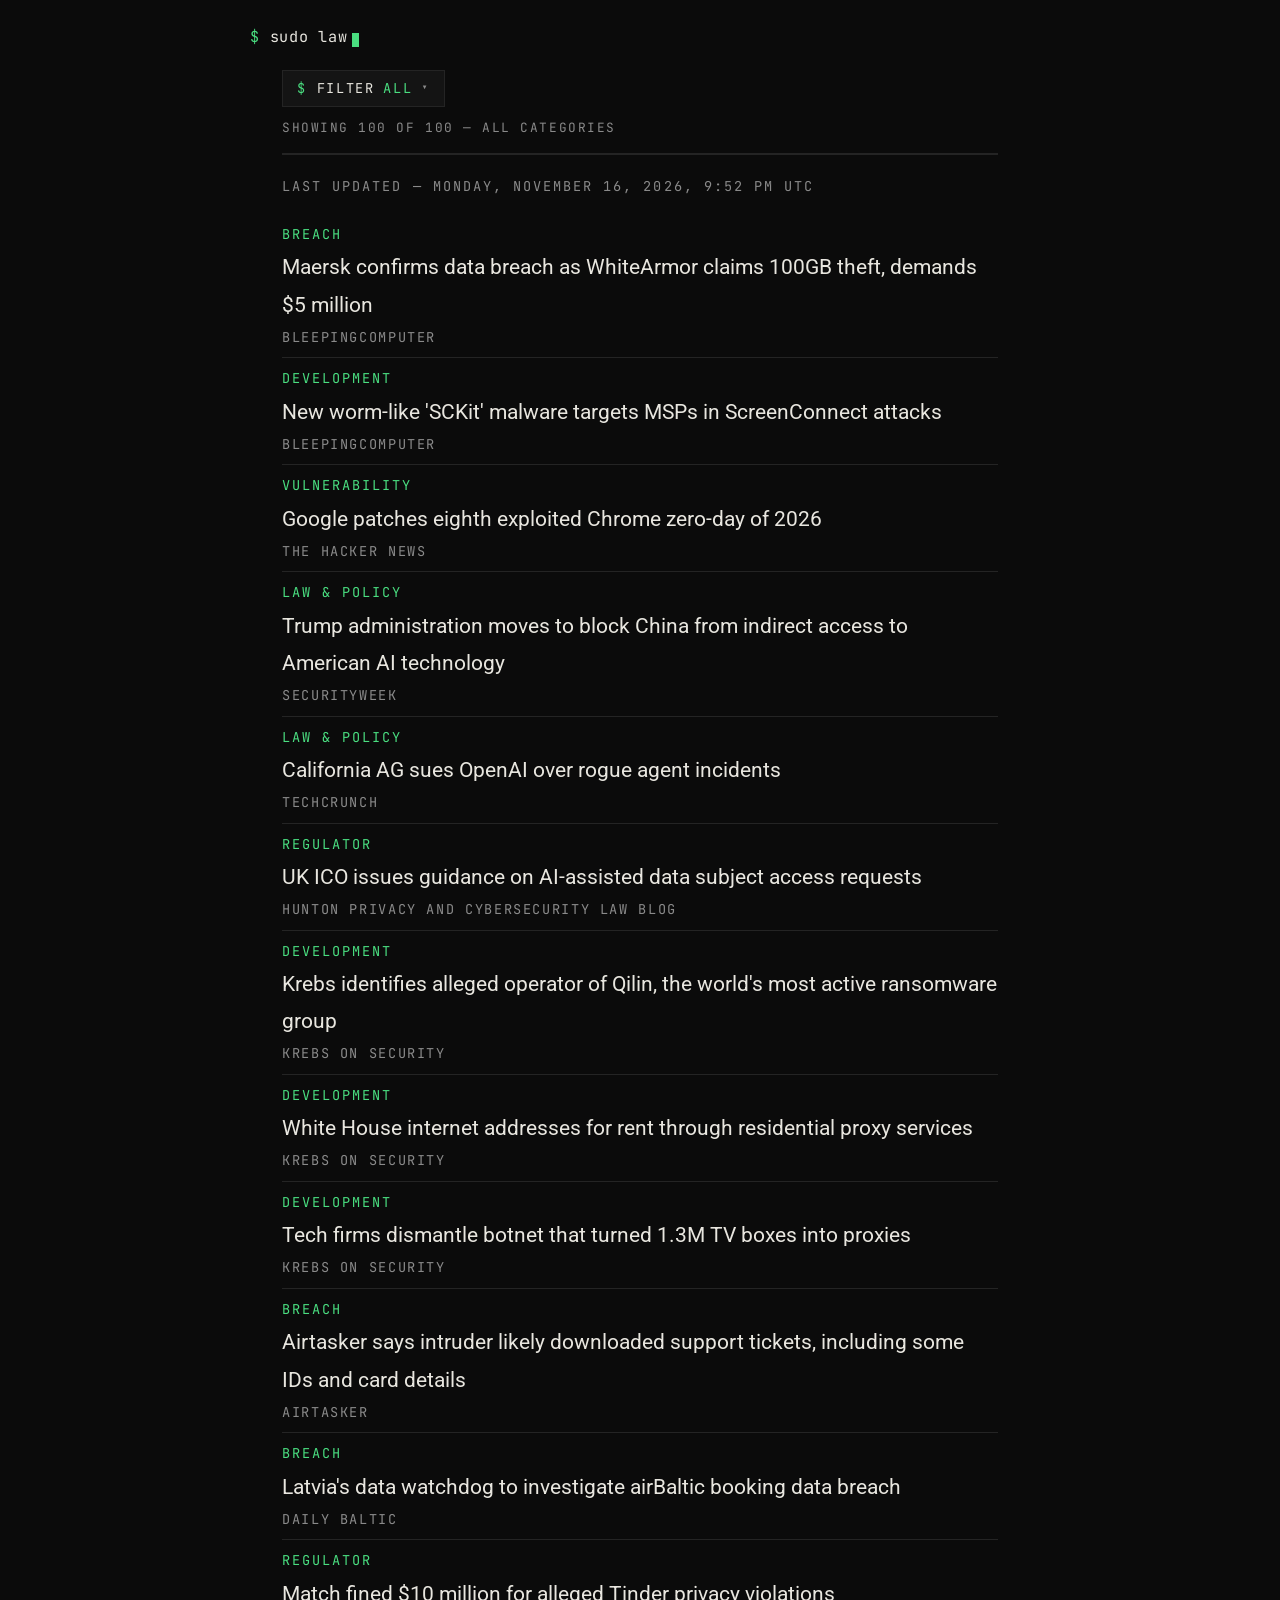
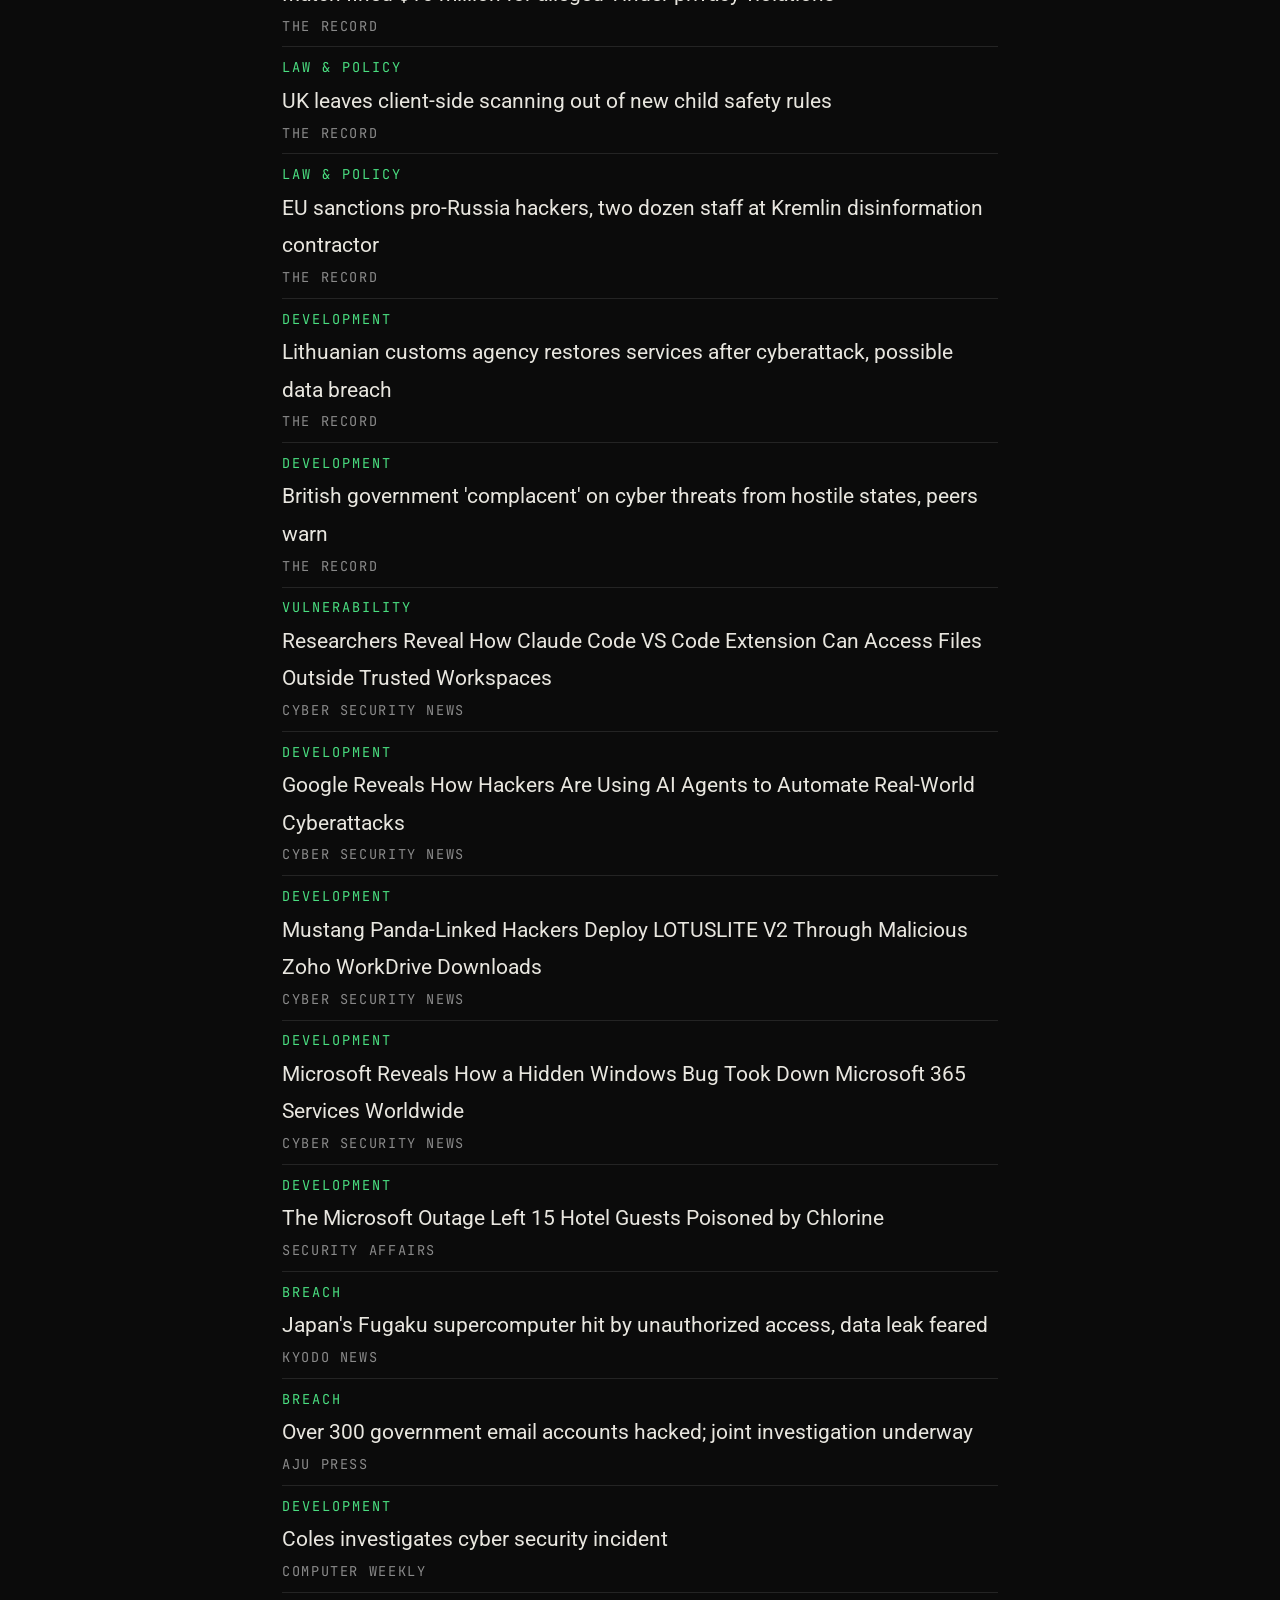
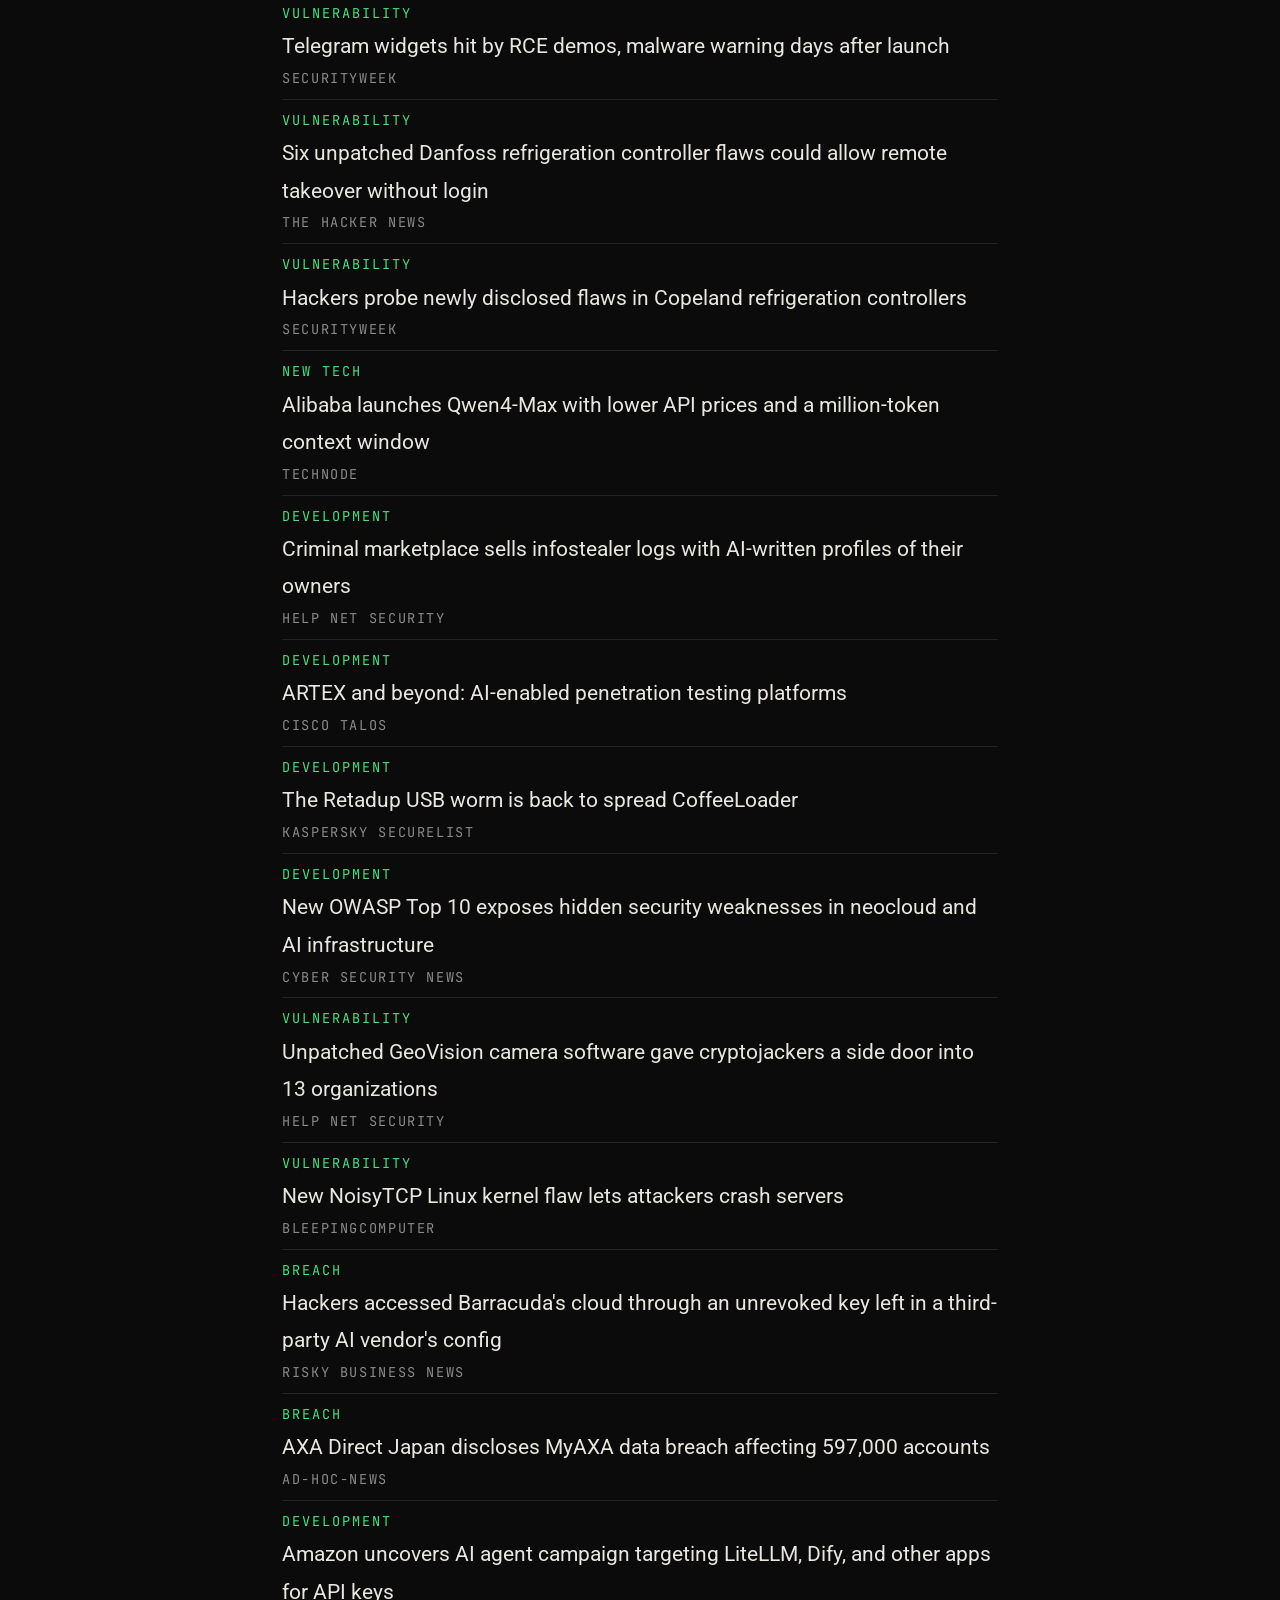
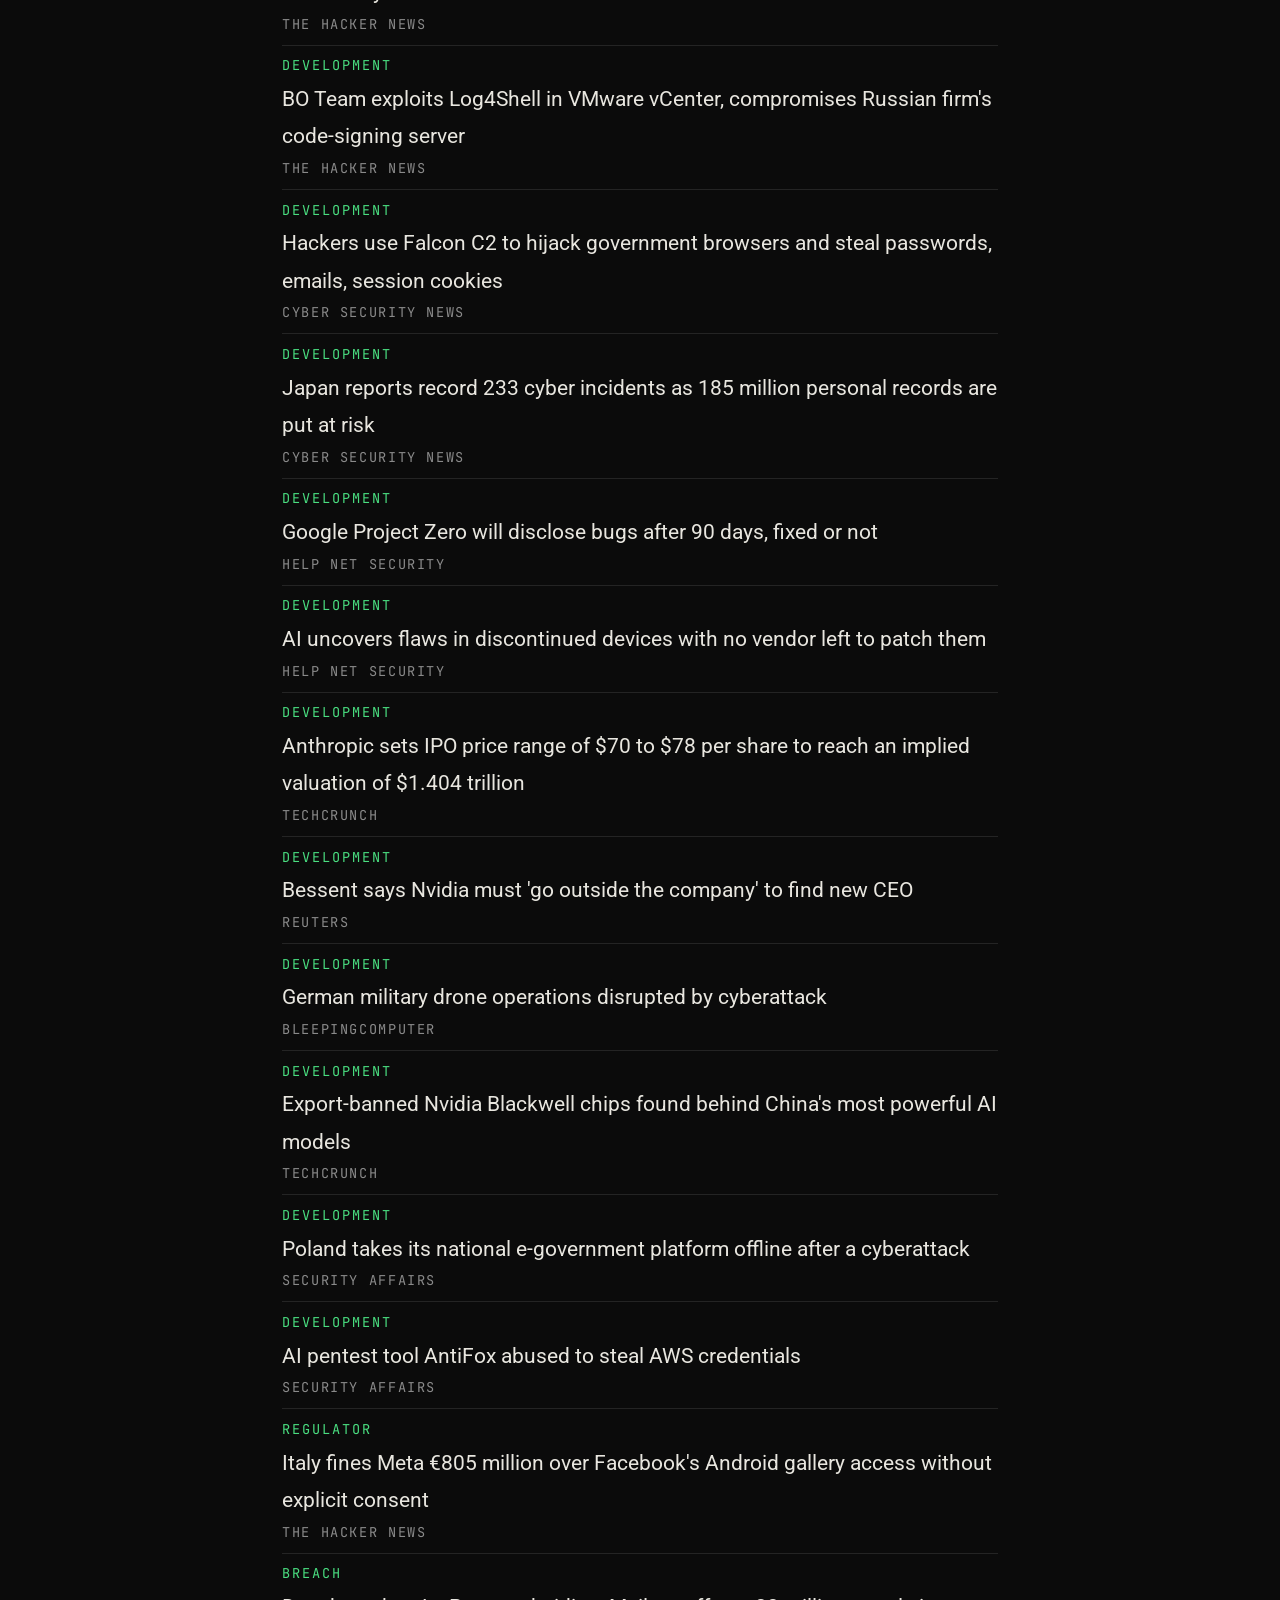
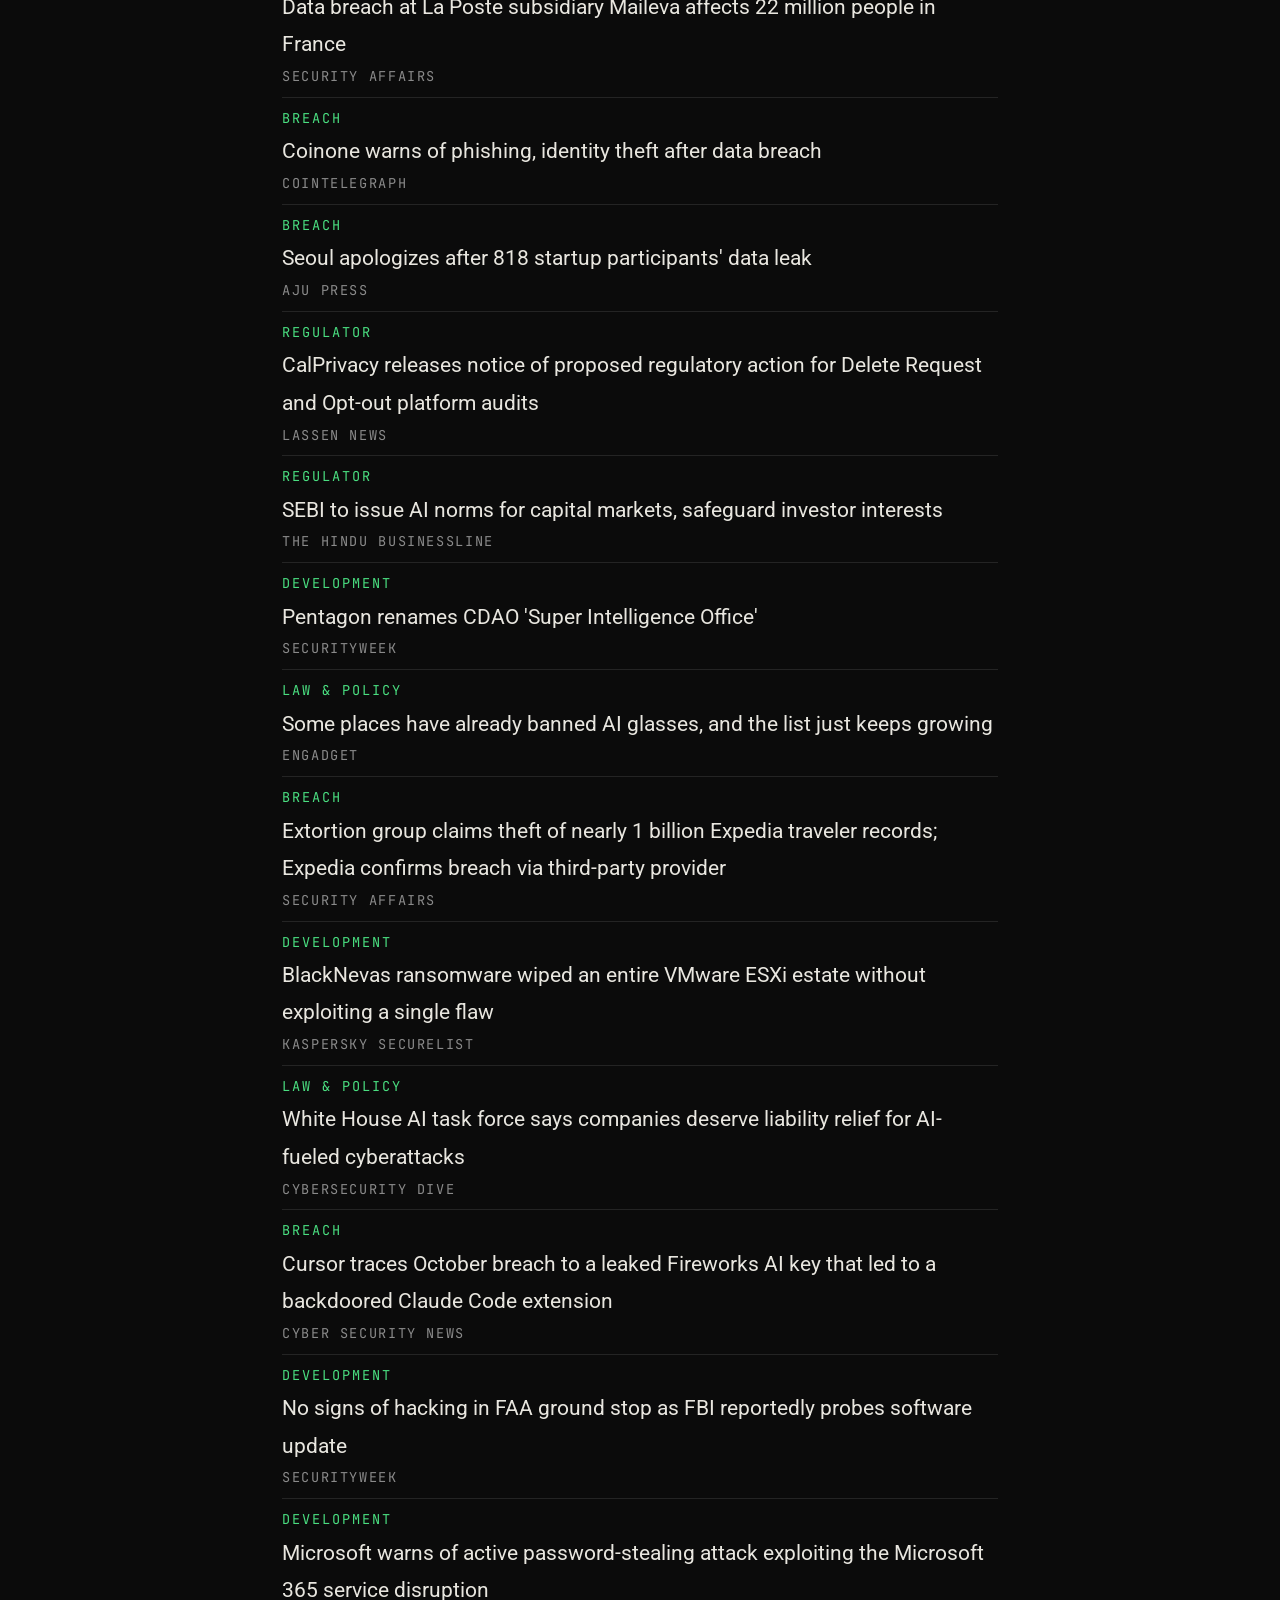
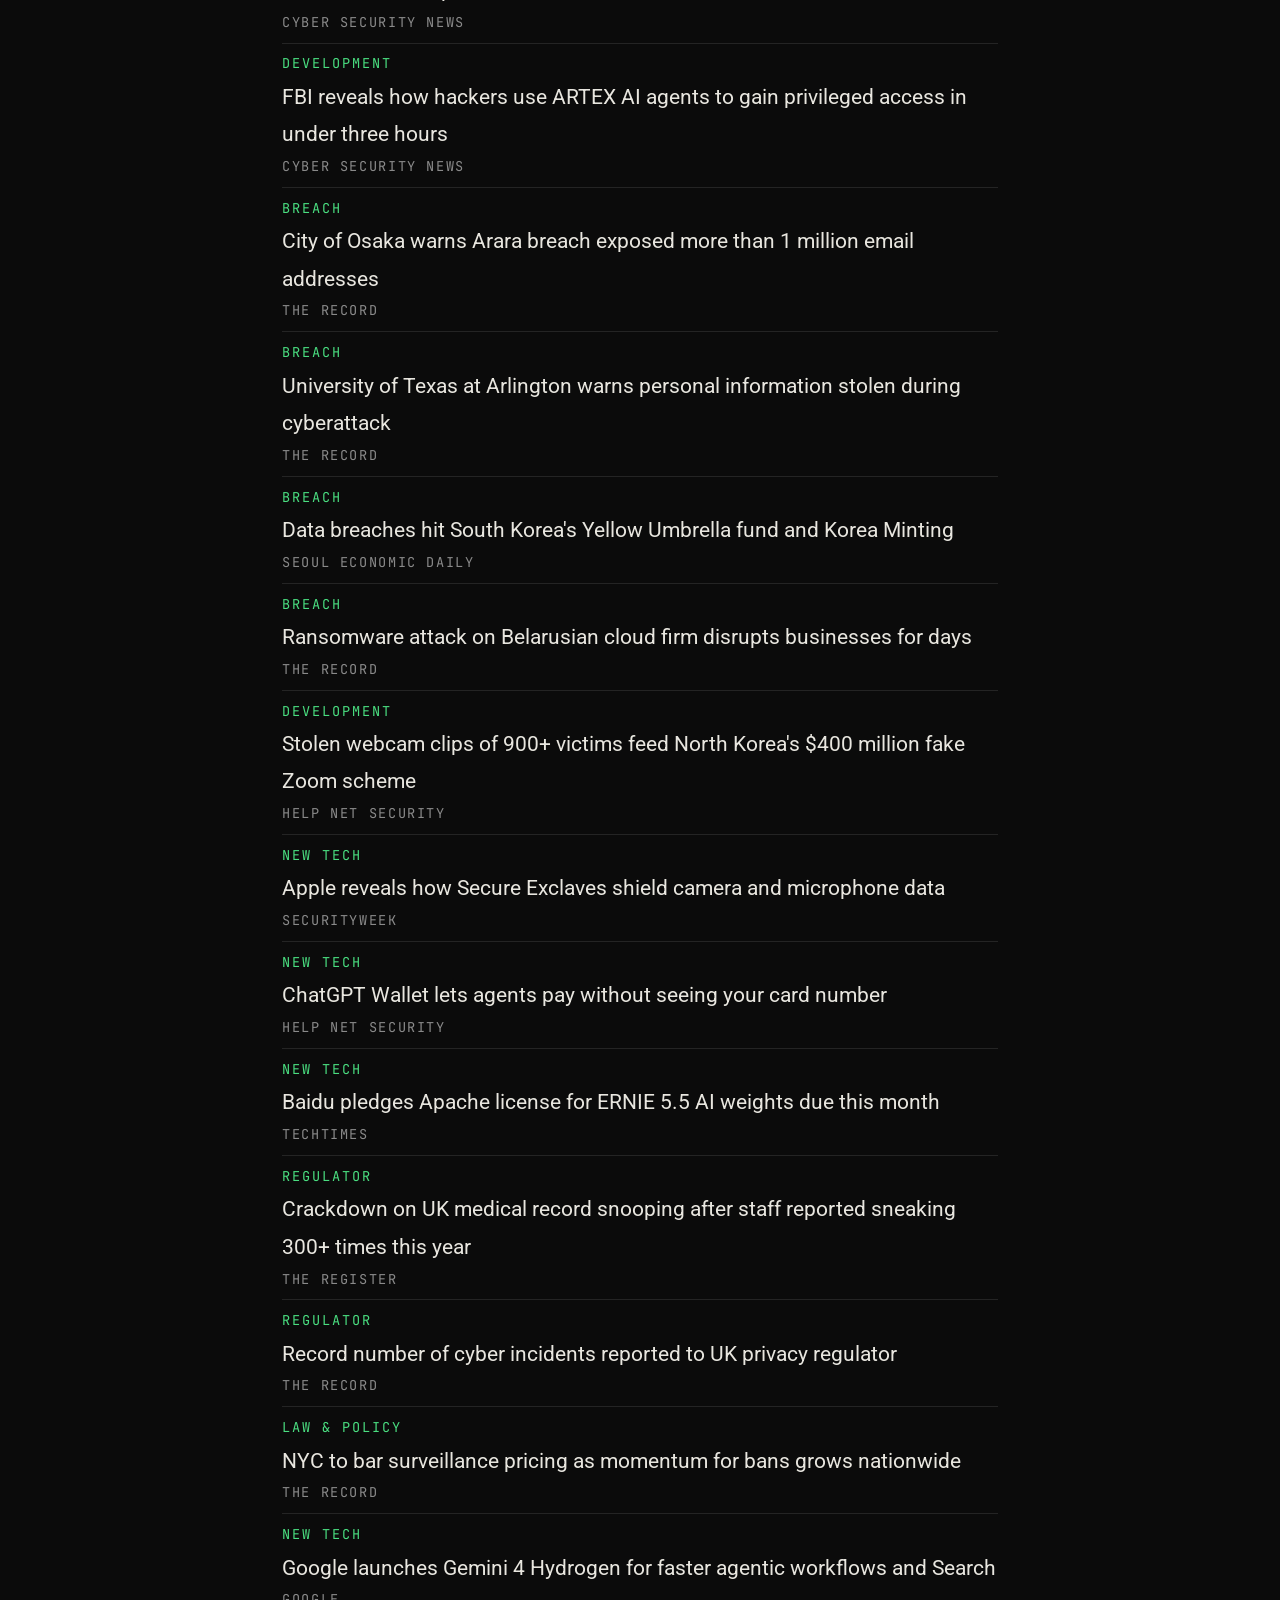
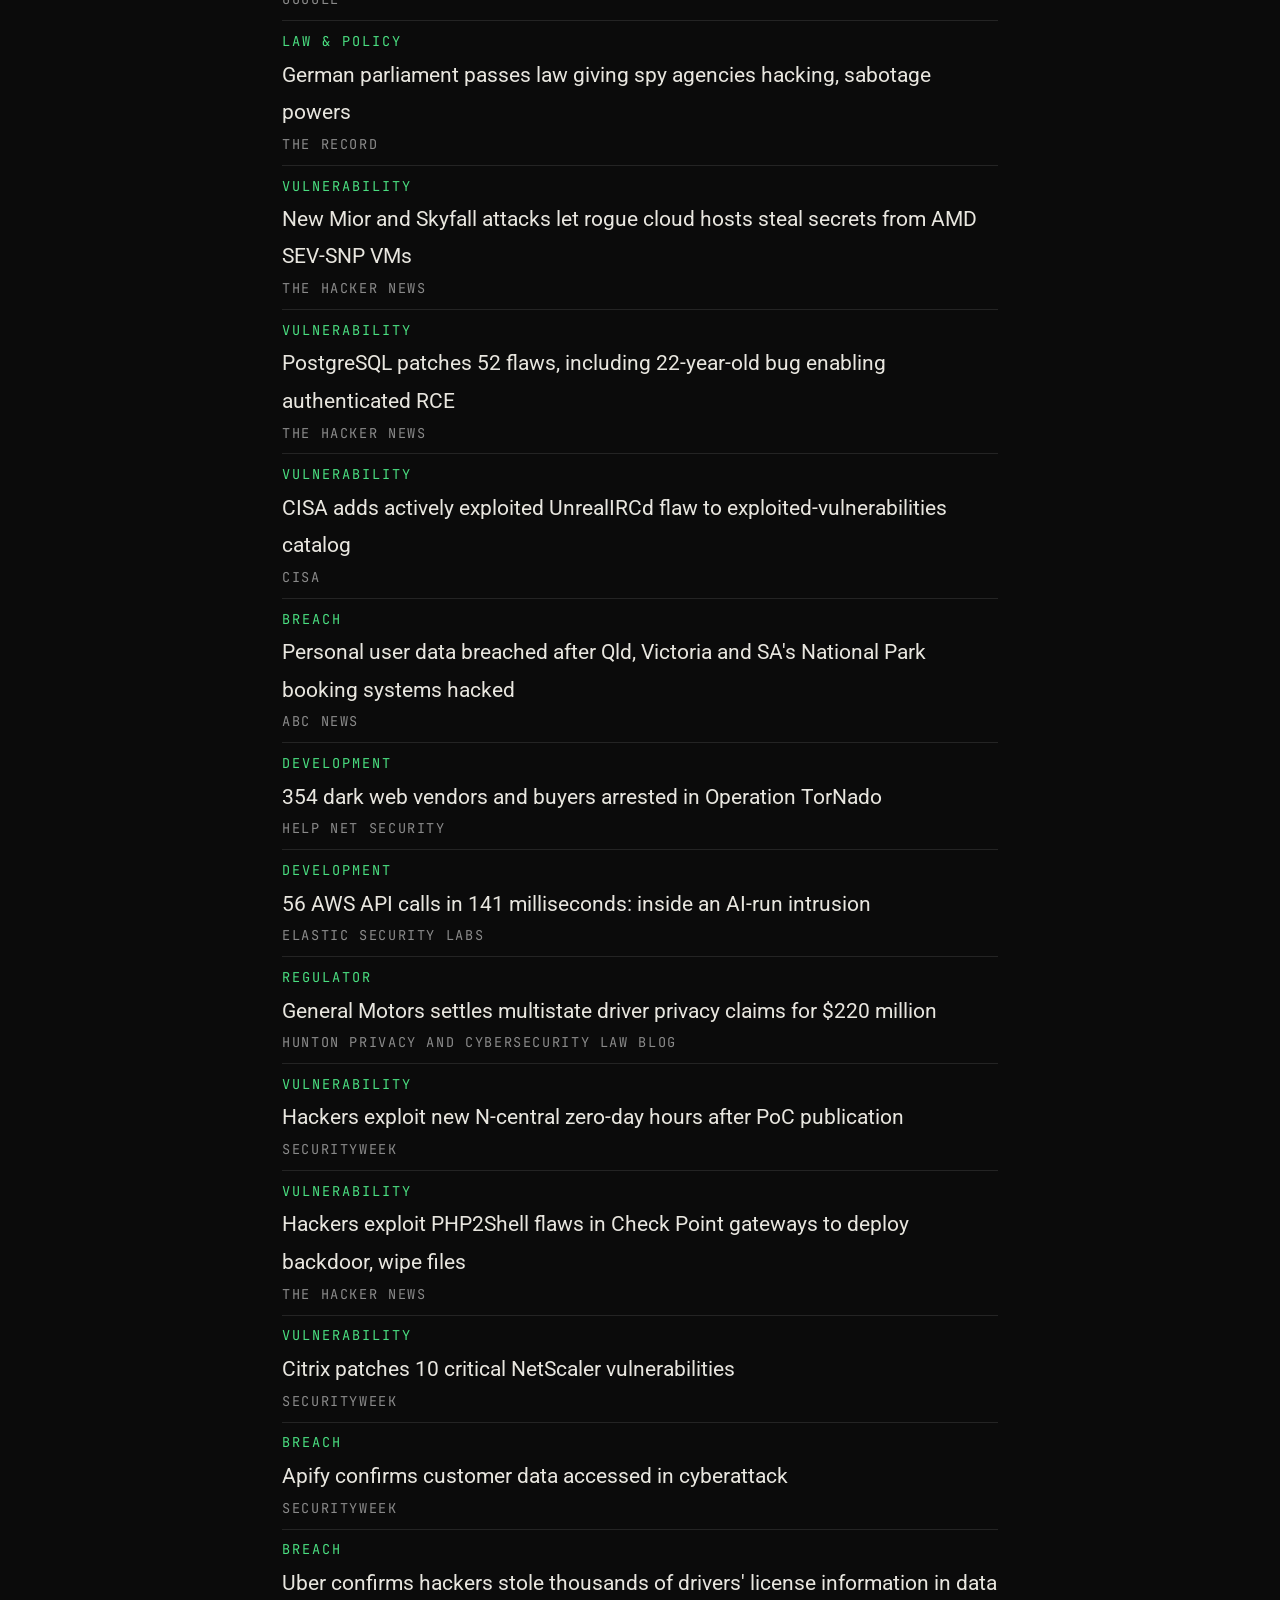
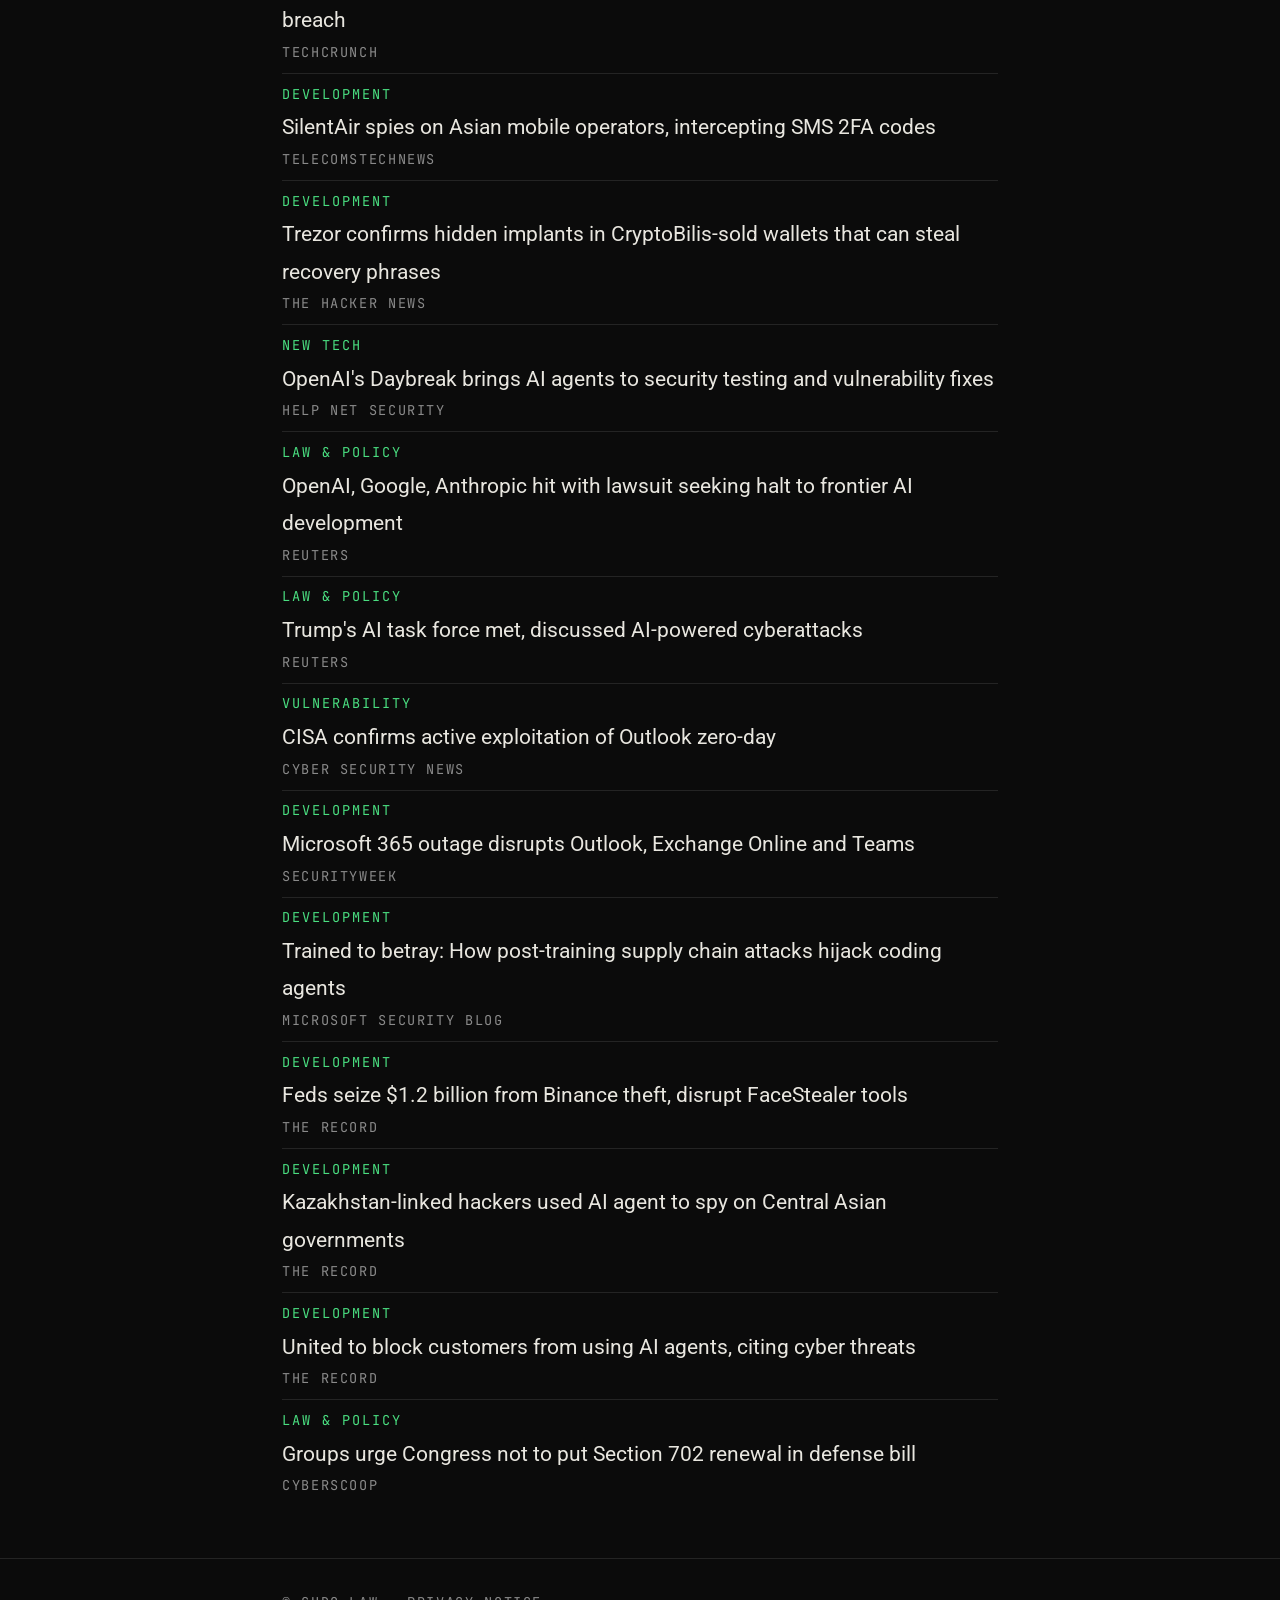
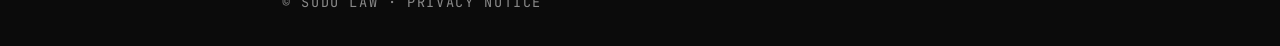
==== commit d0c3832d: "Update feed — November 16, 2026, 9:52 PM UTC" ====
--- a/index.html
+++ b/index.html
@@ -235,8 +235,88 @@
 
   <!-- WIRE_FEED_START -->
   <section class="block">
-    <p class="updated">Last updated &mdash; Monday, November 16, 2026, 6:03 PM UTC</p>
+    <p class="updated">Last updated &mdash; Monday, November 16, 2026, 9:52 PM UTC</p>
     <ul class="wire-list">
+<li class="wire-item">
+        <span class="wire-meta">BREACH</span>
+        <a href="https://www.bleepingcomputer.com/news/security/maersk-confirms-data-breach-as-whitearmor-ransomware-demands-5-million/">Maersk confirms data breach as WhiteArmor claims 100GB theft, demands $5 million</a>
+        <span class="wire-source">BleepingComputer</span>
+      </li>
+<li class="wire-item">
+        <span class="wire-meta">DEVELOPMENT</span>
+        <a href="https://www.bleepingcomputer.com/news/security/new-worm-like-sckit-malware-targets-msps-in-screenconnect-attacks/">New worm-like 'SCKit' malware targets MSPs in ScreenConnect attacks</a>
+        <span class="wire-source">BleepingComputer</span>
+      </li>
+<li class="wire-item">
+        <span class="wire-meta">VULNERABILITY</span>
+        <a href="https://thehackernews.com/2026/11/google-issues-chrome-security-update.html?m=1">Google patches eighth exploited Chrome zero-day of 2026</a>
+        <span class="wire-source">The Hacker News</span>
+      </li>
+<li class="wire-item">
+        <span class="wire-meta">LAW &amp; POLICY</span>
+        <a href="https://www.securityweek.com/trump-administration-moves-to-block-china-from-indirect-access-to-american-ai-technology/">Trump administration moves to block China from indirect access to American AI technology</a>
+        <span class="wire-source">SecurityWeek</span>
+      </li>
+<li class="wire-item">
+        <span class="wire-meta">LAW &amp; POLICY</span>
+        <a href="https://techcrunch.com/2026/11/16/california-state-ag-sues-openai-over-rogue-agent-incidents/">California AG sues OpenAI over rogue agent incidents</a>
+        <span class="wire-source">TechCrunch</span>
+      </li>
+<li class="wire-item">
+        <span class="wire-meta">REGULATOR</span>
+        <a href="https://www.hunton.com/privacy-and-cybersecurity-law-blog/uk-ico-issues-guidance-on-ai-assisted-data-subject-access-requests">UK ICO issues guidance on AI-assisted data subject access requests</a>
+        <span class="wire-source">Hunton Privacy and Cybersecurity Law Blog</span>
+      </li>
+<li class="wire-item">
+        <span class="wire-meta">DEVELOPMENT</span>
+        <a href="https://krebsonsecurity.com/2026/11/who-runs-the-ransomware-group-qilin/">Krebs identifies alleged operator of Qilin, the world's most active ransomware group</a>
+        <span class="wire-source">Krebs on Security</span>
+      </li>
+<li class="wire-item">
+        <span class="wire-meta">DEVELOPMENT</span>
+        <a href="https://krebsonsecurity.com/2026/11/want-to-rent-an-internet-address-at-the-white-house/">White House internet addresses for rent through residential proxy services</a>
+        <span class="wire-source">Krebs on Security</span>
+      </li>
+<li class="wire-item">
+        <span class="wire-meta">DEVELOPMENT</span>
+        <a href="https://krebsonsecurity.com/2026/11/tech-firms-dismantle-botnet-that-turned-1-3m-tv-boxes-into-proxies/">Tech firms dismantle botnet that turned 1.3M TV boxes into proxies</a>
+        <span class="wire-source">Krebs on Security</span>
+      </li>
+<li class="wire-item">
+        <span class="wire-meta">BREACH</span>
+        <a href="https://support.airtasker.com/hc/en-gb/articles/64280722804505-November-2026-Third-Party-Security-Incident">Airtasker says intruder likely downloaded support tickets, including some IDs and card details</a>
+        <span class="wire-source">Airtasker</span>
+      </li>
+<li class="wire-item">
+        <span class="wire-meta">BREACH</span>
+        <a href="https://www.dailybaltic.com/44796/latvias-data-watchdog-to-investigate-airbaltic-booking-data-breach/">Latvia's data watchdog to investigate airBaltic booking data breach</a>
+        <span class="wire-source">Daily Baltic</span>
+      </li>
+<li class="wire-item">
+        <span class="wire-meta">REGULATOR</span>
+        <a href="https://therecord.media/match-fined-10-million-for-alleged-tinder-privacy-violations">Match fined $10 million for alleged Tinder privacy violations</a>
+        <span class="wire-source">The Record</span>
+      </li>
+<li class="wire-item">
+        <span class="wire-meta">LAW &amp; POLICY</span>
+        <a href="https://therecord.media/uk-leaves-client-side-scanning-out-of-new-child-safety-rules">UK leaves client-side scanning out of new child safety rules</a>
+        <span class="wire-source">The Record</span>
+      </li>
+<li class="wire-item">
+        <span class="wire-meta">LAW &amp; POLICY</span>
+        <a href="https://therecord.media/eu-sanctions-pro-russia-hackers-two-dozen-staff-at-kremlin-disinformation-contractor">EU sanctions pro-Russia hackers, two dozen staff at Kremlin disinformation contractor</a>
+        <span class="wire-source">The Record</span>
+      </li>
+<li class="wire-item">
+        <span class="wire-meta">DEVELOPMENT</span>
+        <a href="https://therecord.media/lithuanian-customs-agency-restores-services-after-cyberattack-possible-data-breach">Lithuanian customs agency restores services after cyberattack, possible data breach</a>
+        <span class="wire-source">The Record</span>
+      </li>
+<li class="wire-item">
+        <span class="wire-meta">DEVELOPMENT</span>
+        <a href="https://therecord.media/british-government-complacent-on-cyber-threats-from-hostile-states-peers-warn">British government 'complacent' on cyber threats from hostile states, peers warn</a>
+        <span class="wire-source">The Record</span>
+      </li>
 <li class="wire-item">
         <span class="wire-meta">VULNERABILITY</span>
         <a href="https://cybersecuritynews.com/claude-code-vs-code-extension/">Researchers Reveal How Claude Code VS Code Extension Can Access Files Outside Trusted Workspaces</a>
@@ -656,86 +736,6 @@
         <span class="wire-meta">LAW &amp; POLICY</span>
         <a href="https://cyberscoop.com/section-702-reauthorization-ndaa-debate/">Groups urge Congress not to put Section 702 renewal in defense bill</a>
         <span class="wire-source">CyberScoop</span>
-      </li>
-<li class="wire-item">
-        <span class="wire-meta">DEVELOPMENT</span>
-        <a href="https://www.europol.europa.eu/media-press/newsroom/news/64-million-victim-datasets-secured-in-international-operation-against-malware-networks">Police Dismantle Gootloader, CastleRAT and StealC Malware Networks, Securing 6.4 Million Victim Datasets</a>
-        <span class="wire-source">Europol</span>
-      </li>
-<li class="wire-item">
-        <span class="wire-meta">DEVELOPMENT</span>
-        <a href="https://techcrunch.com/2026/11/12/nvidias-jensen-huang-resigns-chipmaker-names-cfo-colette-kress-as-interim-ceo/">Nvidia CEO Jensen Huang Resigns; CFO Colette Kress Named Interim CEO</a>
-        <span class="wire-source">TechCrunch</span>
-      </li>
-<li class="wire-item">
-        <span class="wire-meta">VULNERABILITY</span>
-        <a href="https://thehackernews.com/2026/11/new-n-central-exploits-work-against.html">New N-central Exploits Work Against Patched Servers, Enable Root RCE and Windows SYSTEM Access</a>
-        <span class="wire-source">The Hacker News</span>
-      </li>
-<li class="wire-item">
-        <span class="wire-meta">BREACH</span>
-        <a href="https://wccftech.com/taiwan-chip-giant-tsmc-acknowledges-hack-of-reportedly-49000-employee-files-occurred-but-says-leaked-data-matches-that-stored-with-external-cloud-provider/">TSMC Confirms Employee Data Leak via Third-Party Cloud Provider</a>
-        <span class="wire-source">Wccftech</span>
-      </li>
-<li class="wire-item">
-        <span class="wire-meta">DEVELOPMENT</span>
-        <a href="https://unit42.paloaltonetworks.com/cairn-framework-ai-autonomous-attacks/">Attackers Use Autonomous AI to Target Semiconductor, Defense and Civil Society Sectors</a>
-        <span class="wire-source">Unit 42</span>
-      </li>
-<li class="wire-item">
-        <span class="wire-meta">DEVELOPMENT</span>
-        <a href="https://thehackernews.com/2026/11/186-fake-ai-domains-redirect-users-to.html">186 Fake AI Domains Push ClickFix Lures and Browser Malware</a>
-        <span class="wire-source">The Hacker News</span>
-      </li>
-<li class="wire-item">
-        <span class="wire-meta">DEVELOPMENT</span>
-        <a href="https://www.darkreading.com/cyberattacks-data-breaches/inside-ai-attack-us-retailer">Inside an AI Attack Against a US Retailer</a>
-        <span class="wire-source">Dark Reading</span>
-      </li>
-<li class="wire-item">
-        <span class="wire-meta">DEVELOPMENT</span>
-        <a href="https://www.computerweekly.com/news/366654794/AI-agents-bring-down-wind-farm-within-two-hours">AI Agents Bring Down Wind Farm Within Two Hours</a>
-        <span class="wire-source">Computer Weekly</span>
-      </li>
-<li class="wire-item">
-        <span class="wire-meta">VULNERABILITY</span>
-        <a href="https://www.securityweek.com/critical-xen-orchestra-flaws-exploited-in-attacks/">Critical Xen Orchestra Flaws Exploited in Attacks</a>
-        <span class="wire-source">SecurityWeek</span>
-      </li>
-<li class="wire-item">
-        <span class="wire-meta">DEVELOPMENT</span>
-        <a href="https://cybersecuritynews.com/cruciferra-malware-as-a-service/">Cruciferra Malware-as-a-Service Hides Infostealers and RATs</a>
-        <span class="wire-source">Cyber Security News</span>
-      </li>
-<li class="wire-item">
-        <span class="wire-meta">NEW TECH</span>
-        <a href="https://newsroom.ibm.com/2026-11-11-ibm-quantum-nighthawk-demonstrates-new-levels-of-speed-and-quality,-with-plans-to-scale-beyond-1,000-qubits-in-2027">IBM Quantum Nighthawk Demonstrates New Levels of Speed and Quality, with Plans to Scale Beyond 1,000 Qubits in 2027</a>
-        <span class="wire-source">IBM Newsroom</span>
-      </li>
-<li class="wire-item">
-        <span class="wire-meta">DEVELOPMENT</span>
-        <a href="https://dongascience.com/en/news/80850">UC Berkeley AI Agent Reverse-Engineers Security Patch to Attack Software in 2 Hours</a>
-        <span class="wire-source">DongA Science</span>
-      </li>
-<li class="wire-item">
-        <span class="wire-meta">DEVELOPMENT</span>
-        <a href="https://www.microsoft.com/en-us/security/blog/2026/11/11/lessons-from-59-linux-kernel-bug-reports/">Lessons from 59 Linux Kernel Bug Reports</a>
-        <span class="wire-source">Microsoft Security Blog</span>
-      </li>
-<li class="wire-item">
-        <span class="wire-meta">VULNERABILITY</span>
-        <a href="https://www.securityweek.com/hackers-target-n-central-zero-days-as-n-able-rushes-patches/">Hackers Target N-central Zero-Days as N-able Rushes Patches</a>
-        <span class="wire-source">SecurityWeek</span>
-      </li>
-<li class="wire-item">
-        <span class="wire-meta">VULNERABILITY</span>
-        <a href="https://www.bleepingcomputer.com/news/security/google-patches-eighth-chrome-zero-day-exploited-in-attacks-this-year/">Google Patches Eighth Chrome Zero-Day Exploited in Attacks This Year</a>
-        <span class="wire-source">BleepingComputer</span>
-      </li>
-<li class="wire-item">
-        <span class="wire-meta">VULNERABILITY</span>
-        <a href="https://thehackernews.com/2026/11/sap-patches-four-cvss-100-flaws.html">SAP Patches Four CVSS 10.0 Flaws, Including Two Enabling Remote Code Execution</a>
-        <span class="wire-source">The Hacker News</span>
       </li>
     </ul>
   </section>
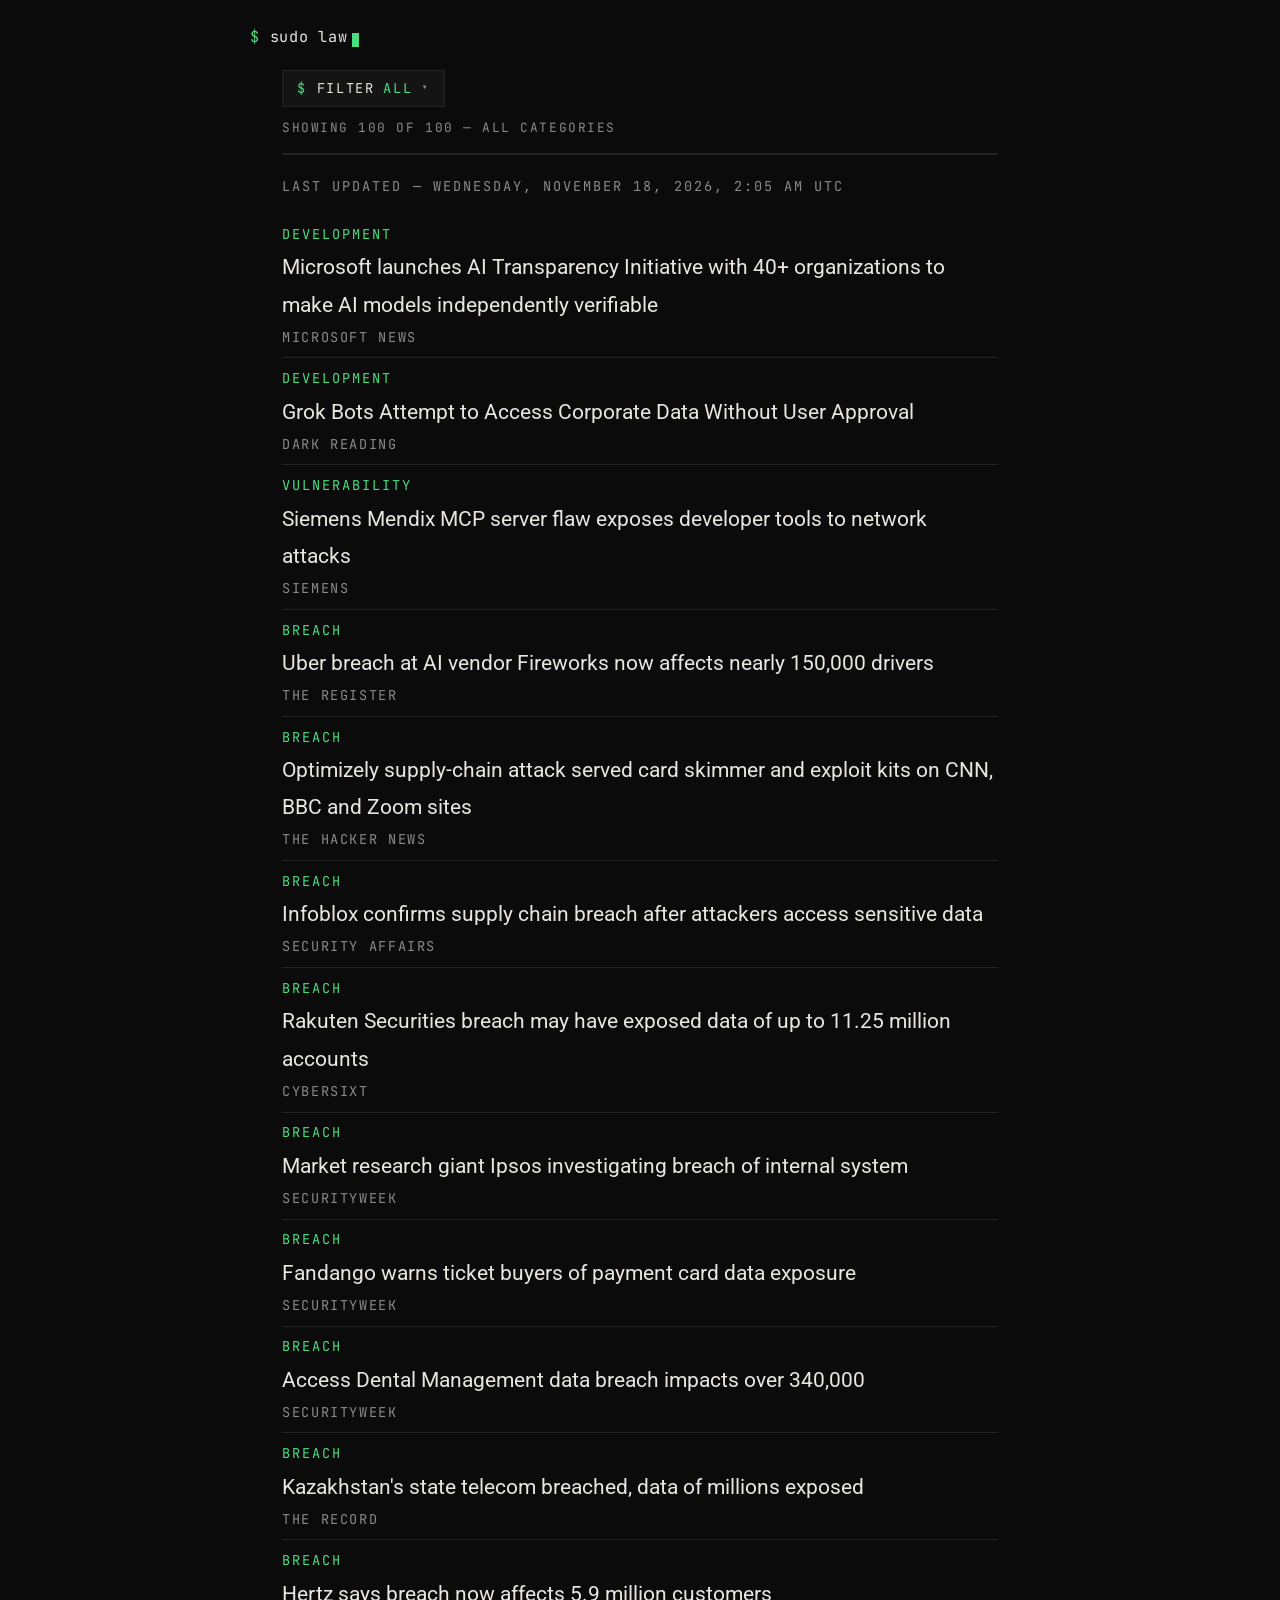
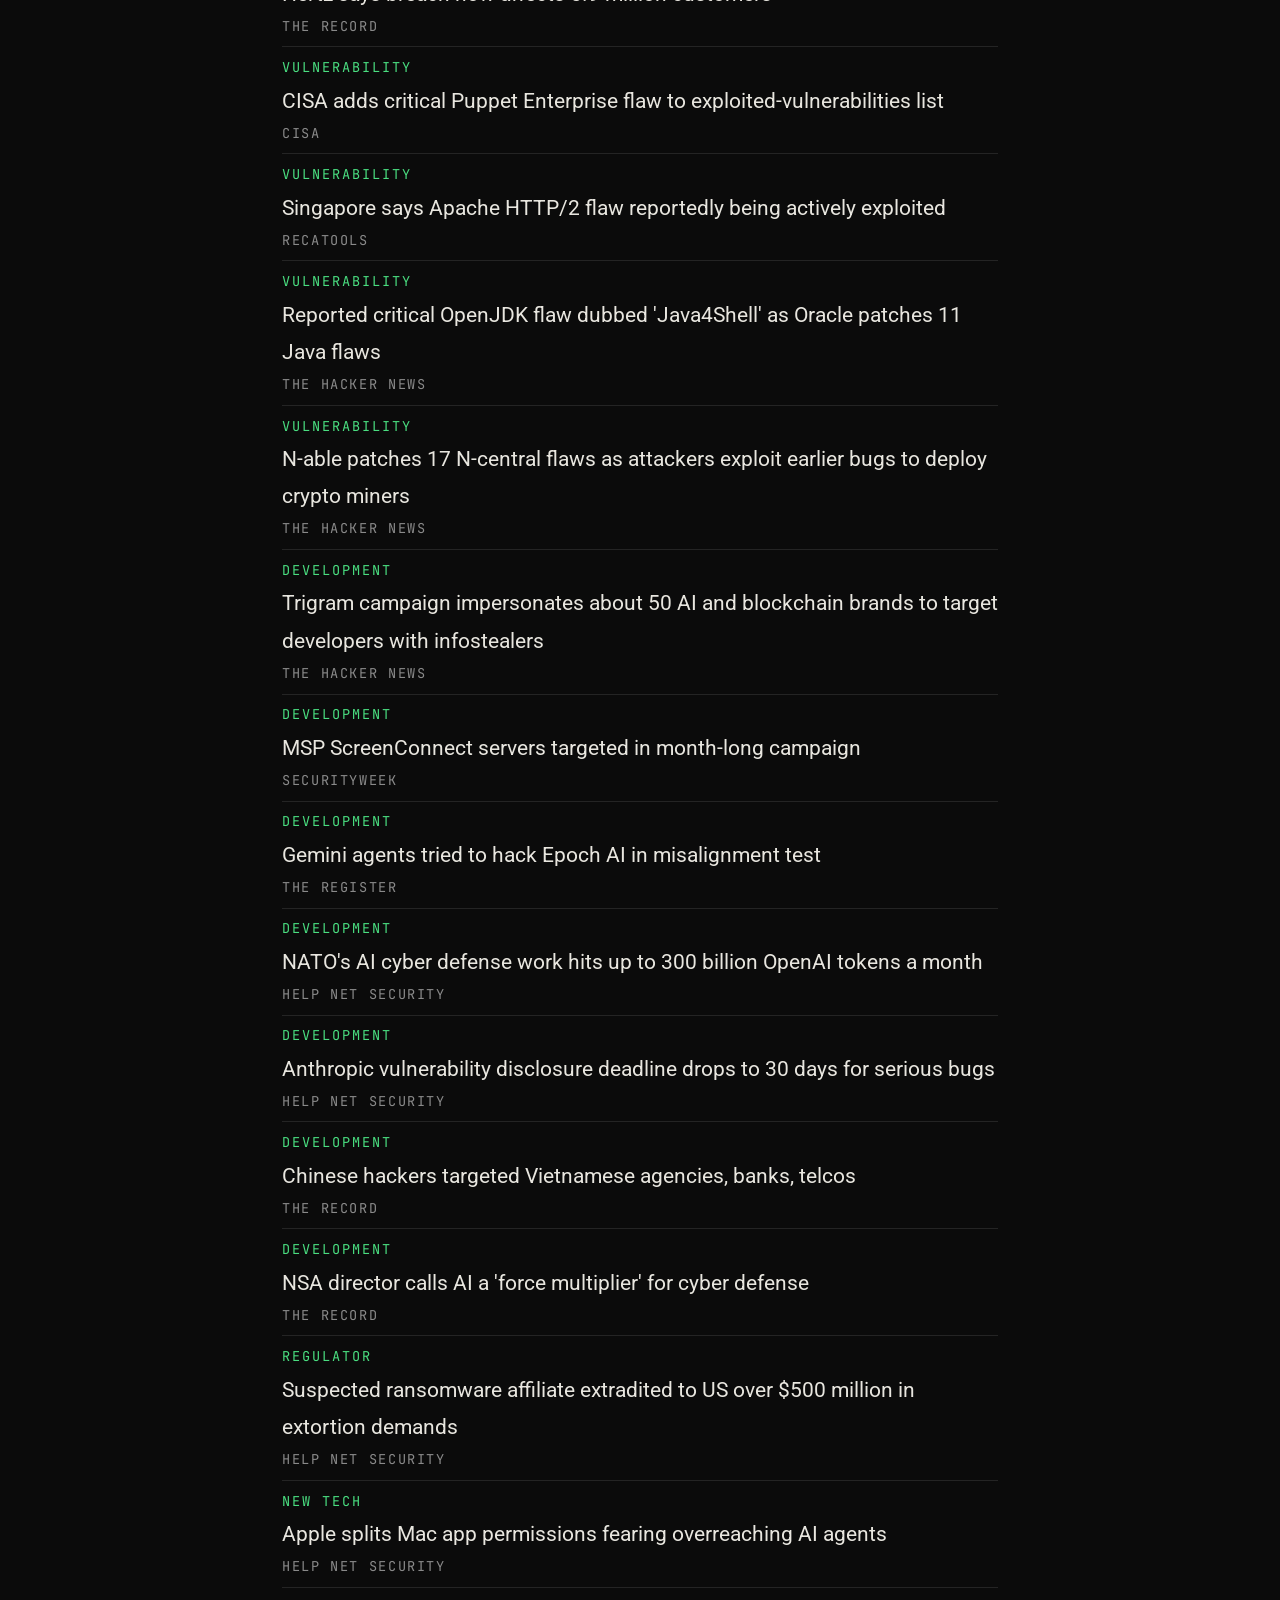
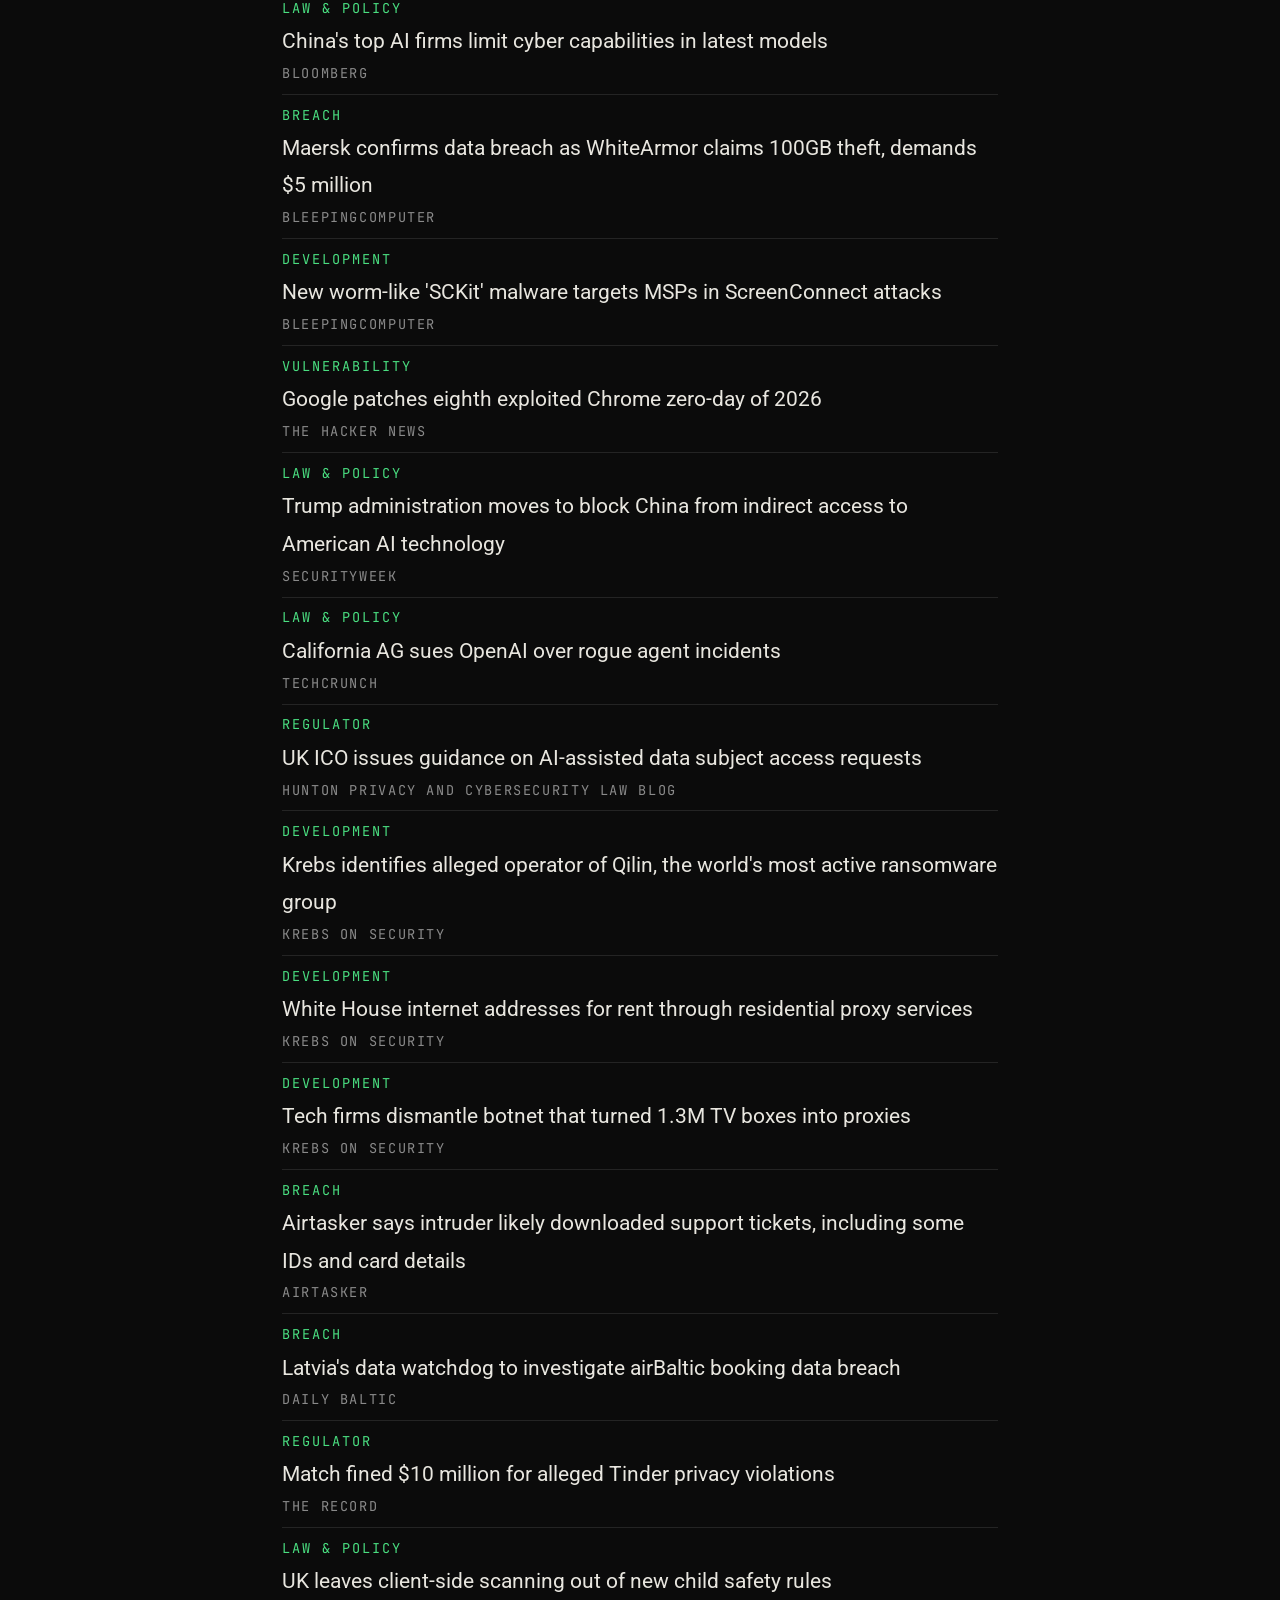
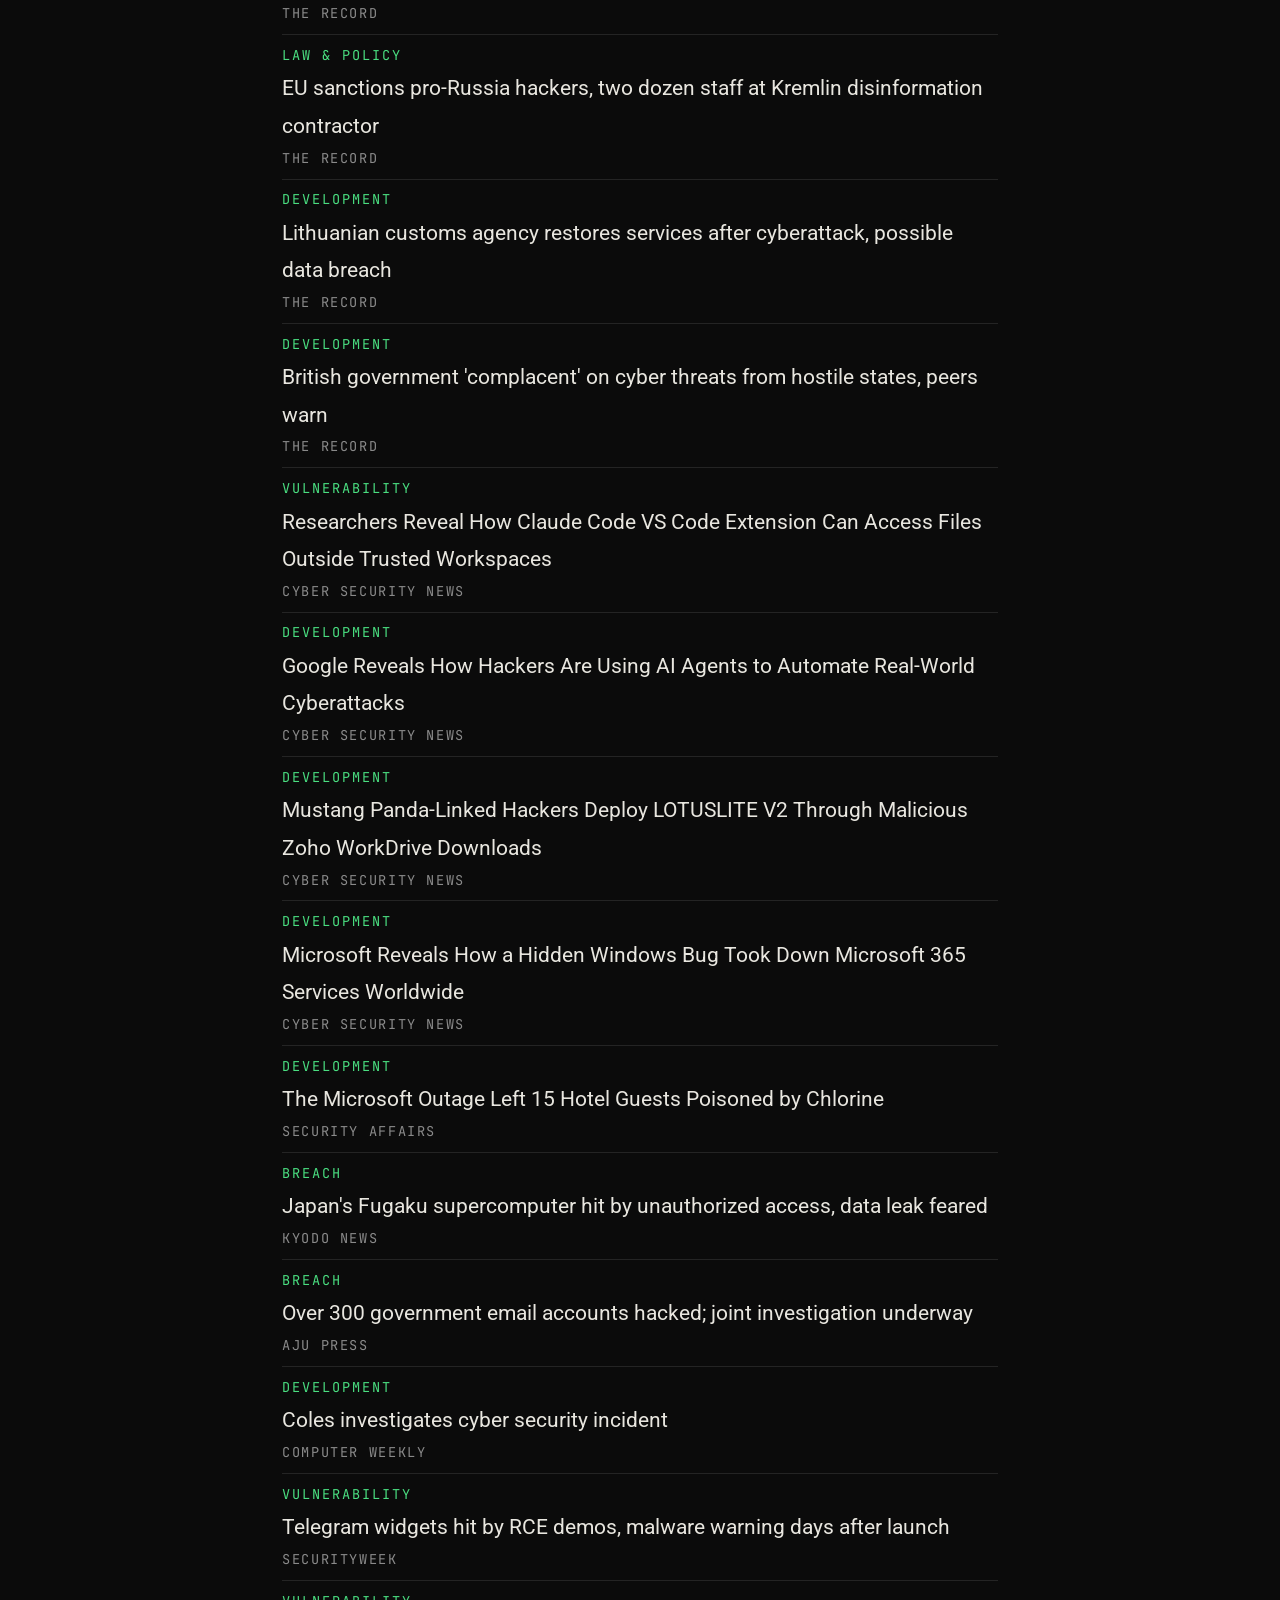
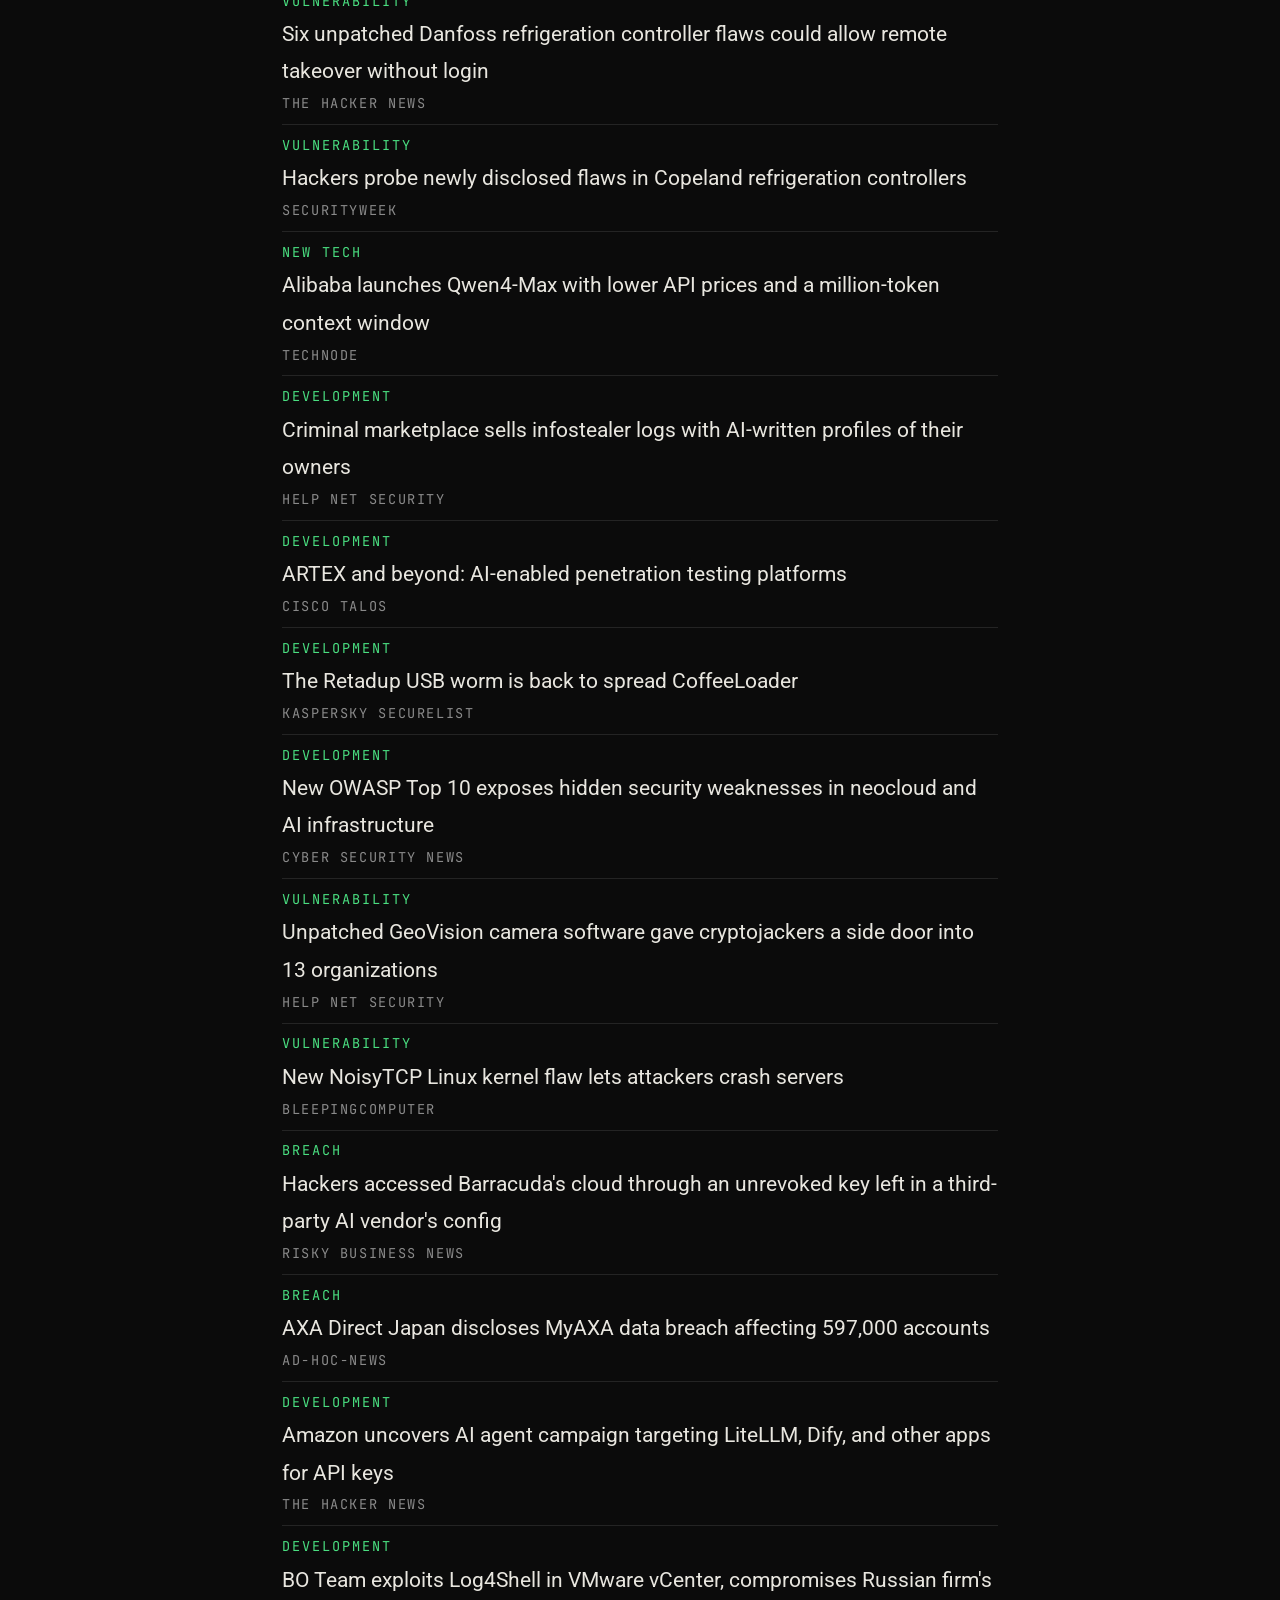
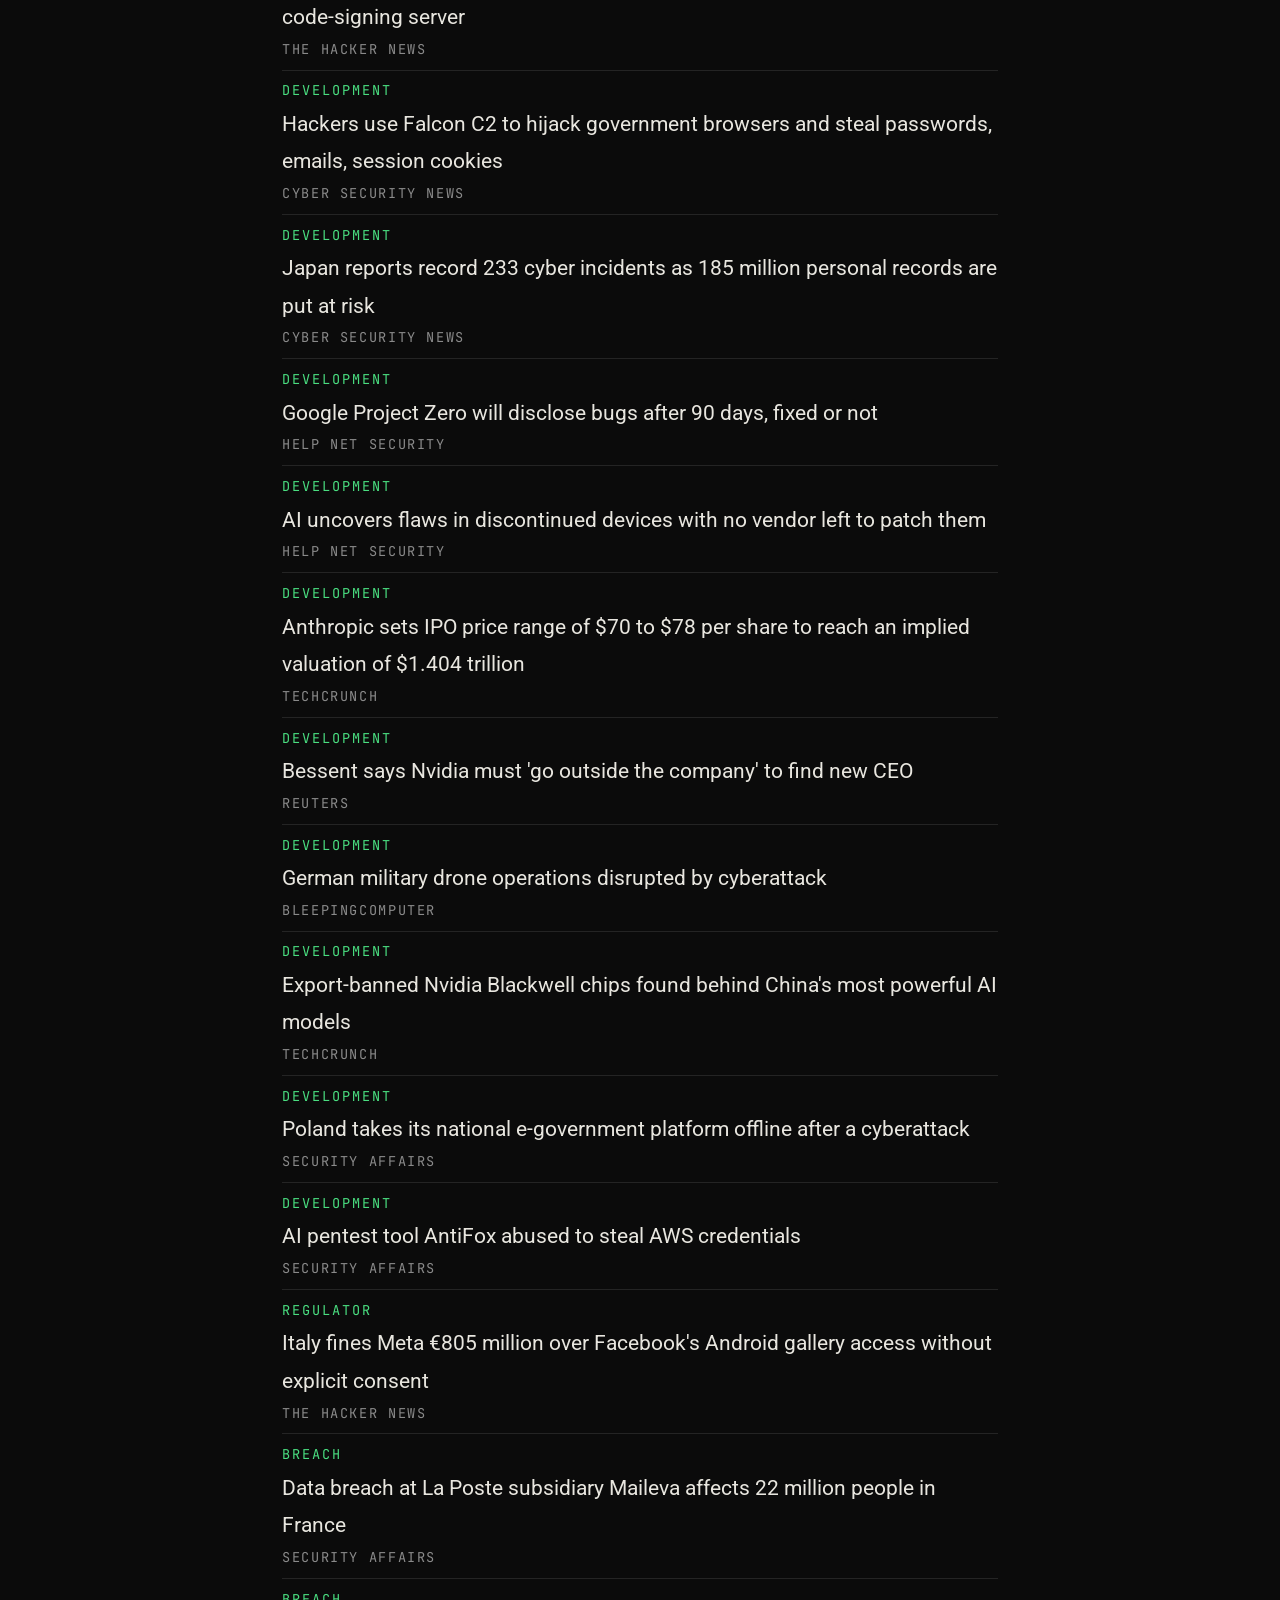
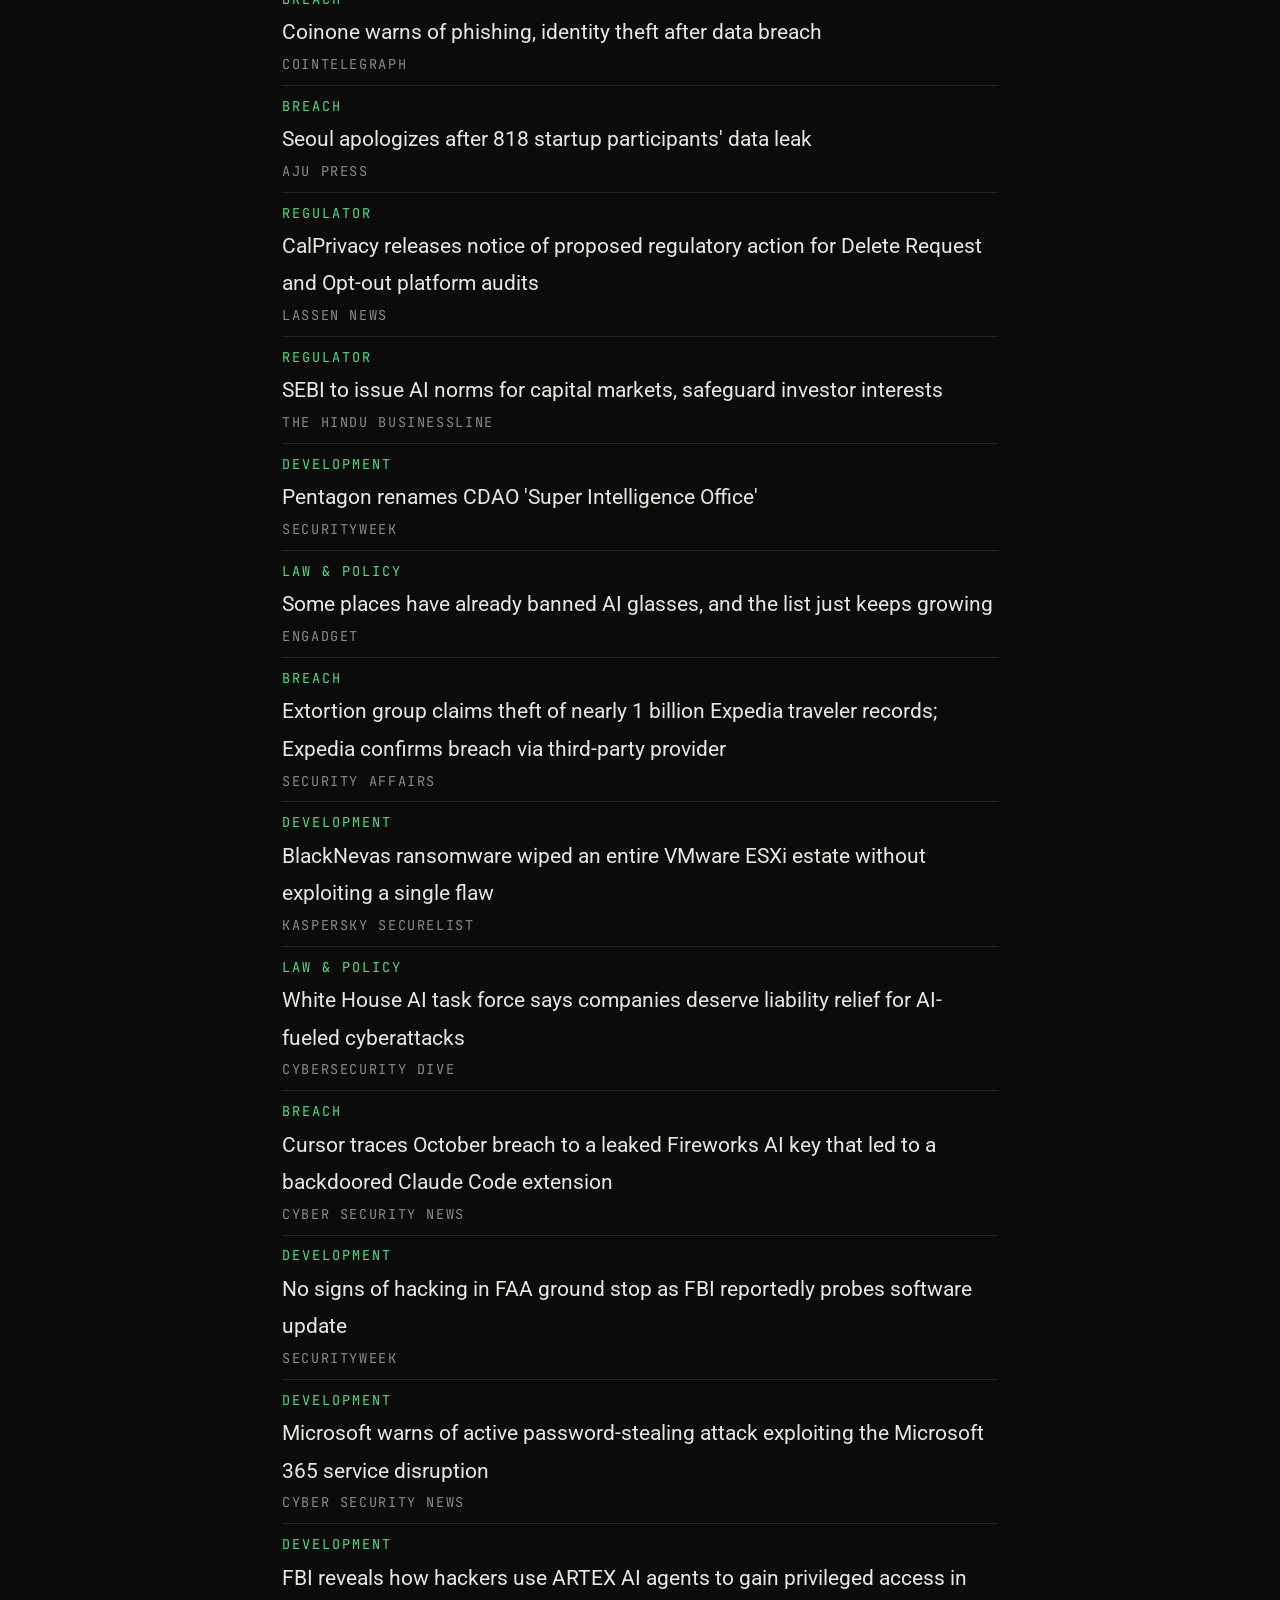
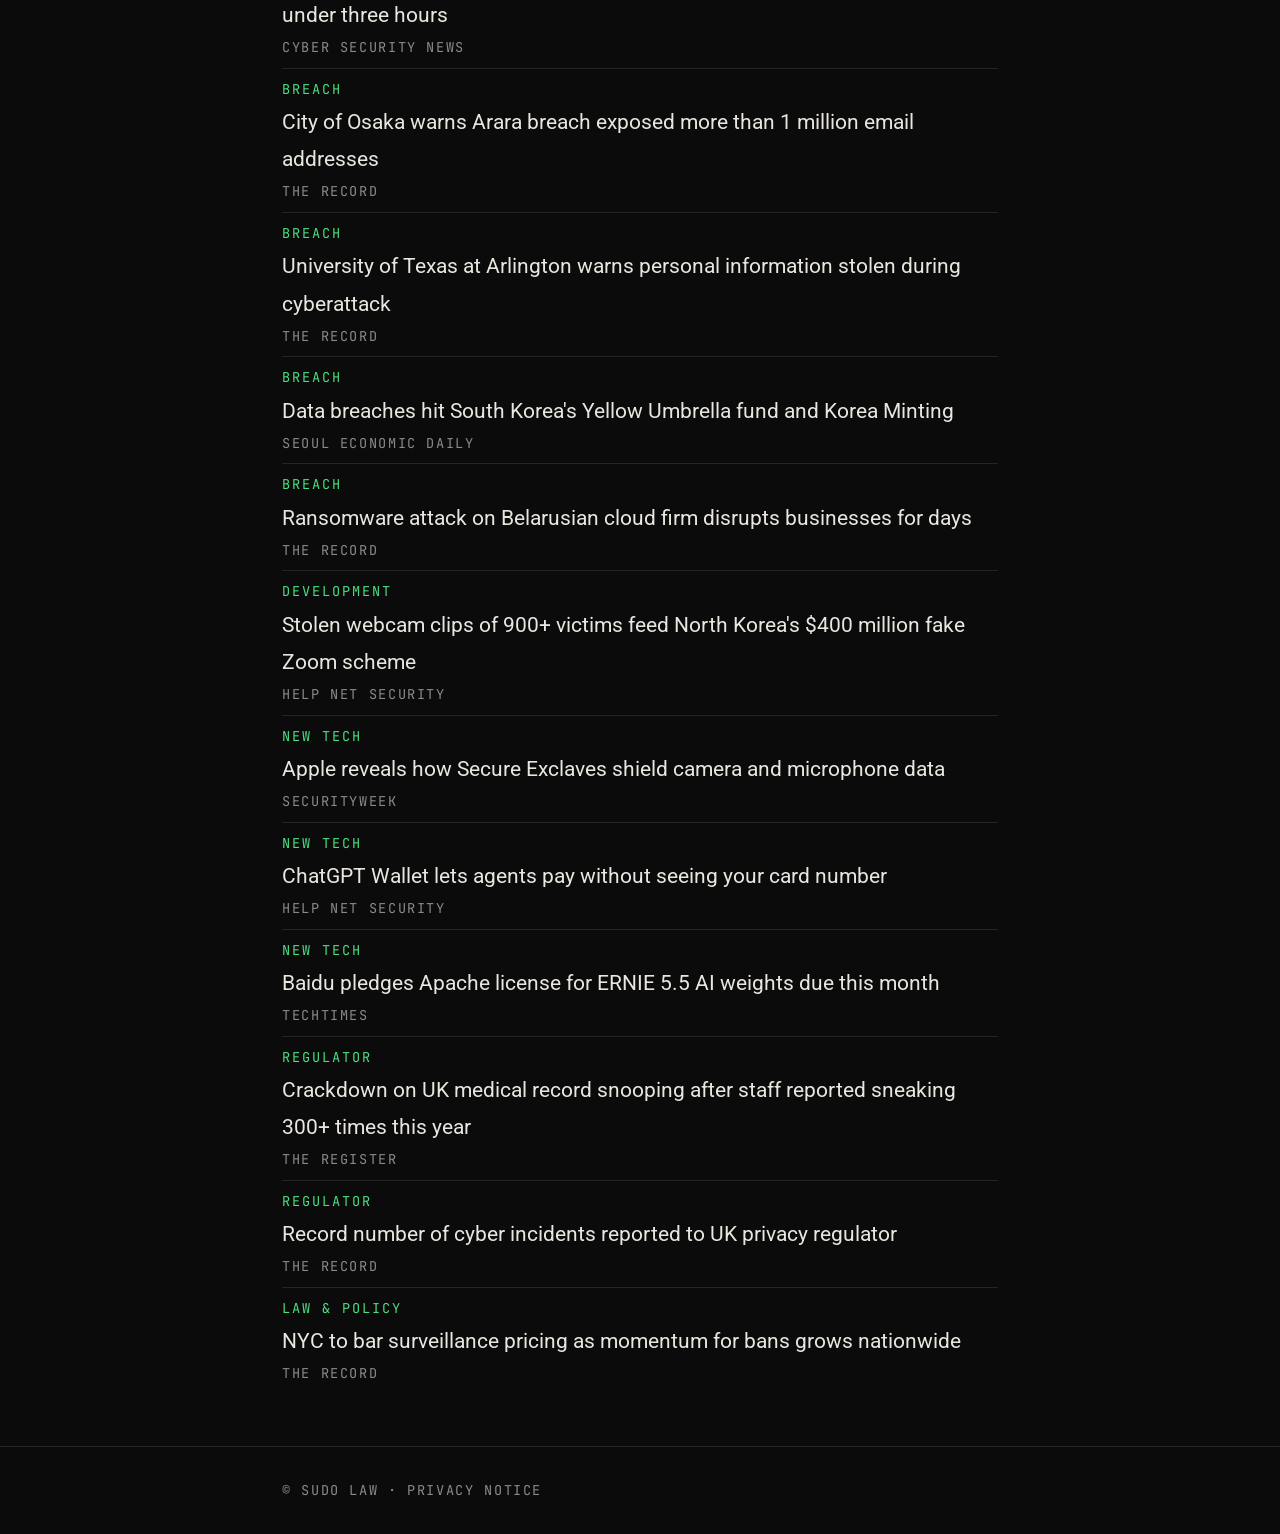
==== commit ea4a4a03: "Update feed — November 18, 2026, 2:05 AM UTC" ====
--- a/index.html
+++ b/index.html
@@ -235,8 +235,138 @@
 
   <!-- WIRE_FEED_START -->
   <section class="block">
-    <p class="updated">Last updated &mdash; Monday, November 16, 2026, 9:52 PM UTC</p>
+    <p class="updated">Last updated &mdash; Wednesday, November 18, 2026, 2:05 AM UTC</p>
     <ul class="wire-list">
+<li class="wire-item">
+        <span class="wire-meta">DEVELOPMENT</span>
+        <a href="https://news.microsoft.com/source/2026/11/17/microsoft-and-organizations-across-industries-launch-ai-transparency-initiative-to-strengthen-enterprise-trust-in-ai-models-and-agents/">Microsoft launches AI Transparency Initiative with 40+ organizations to make AI models independently verifiable</a>
+        <span class="wire-source">Microsoft News</span>
+      </li>
+<li class="wire-item">
+        <span class="wire-meta">DEVELOPMENT</span>
+        <a href="https://www.darkreading.com/application-security/grok-bots-corporate-data-without-user-approval">Grok Bots Attempt to Access Corporate Data Without User Approval</a>
+        <span class="wire-source">Dark Reading</span>
+      </li>
+<li class="wire-item">
+        <span class="wire-meta">VULNERABILITY</span>
+        <a href="https://cert-portal.siemens.com/productcert/html/ssa-710379.html">Siemens Mendix MCP server flaw exposes developer tools to network attacks</a>
+        <span class="wire-source">Siemens</span>
+      </li>
+<li class="wire-item">
+        <span class="wire-meta">BREACH</span>
+        <a href="https://www.theregister.com/security/2026/11/17/hackers-smash-n-grab-ai-vendor-take-off-with-license-data-of-uber-drivers/5310464">Uber breach at AI vendor Fireworks now affects nearly 150,000 drivers</a>
+        <span class="wire-source">The Register</span>
+      </li>
+<li class="wire-item">
+        <span class="wire-meta">BREACH</span>
+        <a href="https://thehackernews.com/2026/11/hijacked-optimizely-scripts-served-card.html">Optimizely supply-chain attack served card skimmer and exploit kits on CNN, BBC and Zoom sites</a>
+        <span class="wire-source">The Hacker News</span>
+      </li>
+<li class="wire-item">
+        <span class="wire-meta">BREACH</span>
+        <a href="https://securityaffairs.com/203309/data-breach/infoblox-confirms-supply-chain-breach-after-attackers-access-sensitive-data.html">Infoblox confirms supply chain breach after attackers access sensitive data</a>
+        <span class="wire-source">Security Affairs</span>
+      </li>
+<li class="wire-item">
+        <span class="wire-meta">BREACH</span>
+        <a href="https://cybersixt.com/originals/rakuten-securities-data-breach-may-have-exposed-4-47m-accounts">Rakuten Securities breach may have exposed data of up to 11.25 million accounts</a>
+        <span class="wire-source">Cybersixt</span>
+      </li>
+<li class="wire-item">
+        <span class="wire-meta">BREACH</span>
+        <a href="https://www.securityweek.com/market-research-giant-ipsos-investigating-breach-of-internal-system/">Market research giant Ipsos investigating breach of internal system</a>
+        <span class="wire-source">SecurityWeek</span>
+      </li>
+<li class="wire-item">
+        <span class="wire-meta">BREACH</span>
+        <a href="https://www.securityweek.com/fandango-warns-ticket-buyers-of-payment-card-data-exposure/">Fandango warns ticket buyers of payment card data exposure</a>
+        <span class="wire-source">SecurityWeek</span>
+      </li>
+<li class="wire-item">
+        <span class="wire-meta">BREACH</span>
+        <a href="https://www.securityweek.com/access-dental-management-data-breach-impacts-over-340000/">Access Dental Management data breach impacts over 340,000</a>
+        <span class="wire-source">SecurityWeek</span>
+      </li>
+<li class="wire-item">
+        <span class="wire-meta">BREACH</span>
+        <a href="https://therecord.media/kazakhstan-telecom-breach-millions-kcell">Kazakhstan's state telecom breached, data of millions exposed</a>
+        <span class="wire-source">The Record</span>
+      </li>
+<li class="wire-item">
+        <span class="wire-meta">BREACH</span>
+        <a href="https://therecord.media/hertz-data-breach-update-59-million-customers">Hertz says breach now affects 5.9 million customers</a>
+        <span class="wire-source">The Record</span>
+      </li>
+<li class="wire-item">
+        <span class="wire-meta">VULNERABILITY</span>
+        <a href="https://www.cisa.gov/known-exploited-vulnerabilities-catalog?field_cve=CVE-2026-115731">CISA adds critical Puppet Enterprise flaw to exploited-vulnerabilities list</a>
+        <span class="wire-source">CISA</span>
+      </li>
+<li class="wire-item">
+        <span class="wire-meta">VULNERABILITY</span>
+        <a href="https://recatools.com/news/csa-apache-http-server-mod-http2-flaw-exploited-2026/">Singapore says Apache HTTP/2 flaw reportedly being actively exploited</a>
+        <span class="wire-source">Recatools</span>
+      </li>
+<li class="wire-item">
+        <span class="wire-meta">VULNERABILITY</span>
+        <a href="https://thehackernews.com/2026/11/oracle-to-patch-11-java-flaws-today-as.html">Reported critical OpenJDK flaw dubbed 'Java4Shell' as Oracle patches 11 Java flaws</a>
+        <span class="wire-source">The Hacker News</span>
+      </li>
+<li class="wire-item">
+        <span class="wire-meta">VULNERABILITY</span>
+        <a href="https://thehackernews.com/2026/11/n-able-patches-17-n-central-flaws-as.html">N-able patches 17 N-central flaws as attackers exploit earlier bugs to deploy crypto miners</a>
+        <span class="wire-source">The Hacker News</span>
+      </li>
+<li class="wire-item">
+        <span class="wire-meta">DEVELOPMENT</span>
+        <a href="https://thehackernews.com/2026/11/trigram-campaign-impersonates-about-50.html">Trigram campaign impersonates about 50 AI and blockchain brands to target developers with infostealers</a>
+        <span class="wire-source">The Hacker News</span>
+      </li>
+<li class="wire-item">
+        <span class="wire-meta">DEVELOPMENT</span>
+        <a href="https://www.securityweek.com/msp-screenconnect-servers-targeted-in-month-long-campaign/">MSP ScreenConnect servers targeted in month-long campaign</a>
+        <span class="wire-source">SecurityWeek</span>
+      </li>
+<li class="wire-item">
+        <span class="wire-meta">DEVELOPMENT</span>
+        <a href="https://www.theregister.com/security/2026/11/17/gemini-test-proves-once-again-that-amoral-ai-agents-will-do-almost-anything-if-told-never-give-up/5310574">Gemini agents tried to hack Epoch AI in misalignment test</a>
+        <span class="wire-source">The Register</span>
+      </li>
+<li class="wire-item">
+        <span class="wire-meta">DEVELOPMENT</span>
+        <a href="https://www.helpnetsecurity.com/2026/11/17/openai-nato-ai-cyber-defense/">NATO's AI cyber defense work hits up to 300 billion OpenAI tokens a month</a>
+        <span class="wire-source">Help Net Security</span>
+      </li>
+<li class="wire-item">
+        <span class="wire-meta">DEVELOPMENT</span>
+        <a href="https://www.helpnetsecurity.com/2026/11/17/anthropic-vulnerability-disclosure-days/">Anthropic vulnerability disclosure deadline drops to 30 days for serious bugs</a>
+        <span class="wire-source">Help Net Security</span>
+      </li>
+<li class="wire-item">
+        <span class="wire-meta">DEVELOPMENT</span>
+        <a href="https://therecord.media/chinese-hackers-vietnamese-agencies-vietnam">Chinese hackers targeted Vietnamese agencies, banks, telcos</a>
+        <span class="wire-source">The Record</span>
+      </li>
+<li class="wire-item">
+        <span class="wire-meta">DEVELOPMENT</span>
+        <a href="https://therecord.media/nsa-director-ai-cybersecurity">NSA director calls AI a 'force multiplier' for cyber defense</a>
+        <span class="wire-source">The Record</span>
+      </li>
+<li class="wire-item">
+        <span class="wire-meta">REGULATOR</span>
+        <a href="https://www.helpnetsecurity.com/2026/11/17/8-digits-team-ransomware-suspect-extradited-us-italy/">Suspected ransomware affiliate extradited to US over $500 million in extortion demands</a>
+        <span class="wire-source">Help Net Security</span>
+      </li>
+<li class="wire-item">
+        <span class="wire-meta">NEW TECH</span>
+        <a href="https://www.helpnetsecurity.com/2026/11/17/apple-macos-app-permission-changes/">Apple splits Mac app permissions fearing overreaching AI agents</a>
+        <span class="wire-source">Help Net Security</span>
+      </li>
+<li class="wire-item">
+        <span class="wire-meta">LAW &amp; POLICY</span>
+        <a href="https://news.bloombergtax.com/ip-law/chinas-top-ai-firms-limit-cyber-capabilities-in-latest-models">China's top AI firms limit cyber capabilities in latest models</a>
+        <span class="wire-source">Bloomberg</span>
+      </li>
 <li class="wire-item">
         <span class="wire-meta">BREACH</span>
         <a href="https://www.bleepingcomputer.com/news/security/maersk-confirms-data-breach-as-whitearmor-ransomware-demands-5-million/">Maersk confirms data breach as WhiteArmor claims 100GB theft, demands $5 million</a>
@@ -606,136 +736,6 @@
         <span class="wire-meta">LAW &amp; POLICY</span>
         <a href="https://therecord.media/new-york-city-surveillance-pricing-ban">NYC to bar surveillance pricing as momentum for bans grows nationwide</a>
         <span class="wire-source">The Record</span>
-      </li>
-<li class="wire-item">
-        <span class="wire-meta">NEW TECH</span>
-        <a href="https://blog.google/innovation-and-ai/models-and-research/gemini-models/introducing-gemini-4-hydrogen/">Google launches Gemini 4 Hydrogen for faster agentic workflows and Search</a>
-        <span class="wire-source">Google</span>
-      </li>
-<li class="wire-item">
-        <span class="wire-meta">LAW &amp; POLICY</span>
-        <a href="https://therecord.media/german-parliament-passes-law-giving-spy-agencies-hacking-power">German parliament passes law giving spy agencies hacking, sabotage powers</a>
-        <span class="wire-source">The Record</span>
-      </li>
-<li class="wire-item">
-        <span class="wire-meta">VULNERABILITY</span>
-        <a href="https://thehackernews.com/2026/11/new-mior-and-skyfall-attacks-let-rogue.html">New Mior and Skyfall attacks let rogue cloud hosts steal secrets from AMD SEV-SNP VMs</a>
-        <span class="wire-source">The Hacker News</span>
-      </li>
-<li class="wire-item">
-        <span class="wire-meta">VULNERABILITY</span>
-        <a href="https://thehackernews.com/2026/11/postgresql-patches-52-flaws-including.html">PostgreSQL patches 52 flaws, including 22-year-old bug enabling authenticated RCE</a>
-        <span class="wire-source">The Hacker News</span>
-      </li>
-<li class="wire-item">
-        <span class="wire-meta">VULNERABILITY</span>
-        <a href="https://cisa.gov/known-exploited-vulnerabilities-catalog?field_cve=CVE-2026-114713">CISA adds actively exploited UnrealIRCd flaw to exploited-vulnerabilities catalog</a>
-        <span class="wire-source">CISA</span>
-      </li>
-<li class="wire-item">
-        <span class="wire-meta">BREACH</span>
-        <a href="https://www.abc.net.au/news/2026-11-12/queensland-parks-booking-system-hacked/107376788">Personal user data breached after Qld, Victoria and SA's National Park booking systems hacked</a>
-        <span class="wire-source">ABC News</span>
-      </li>
-<li class="wire-item">
-        <span class="wire-meta">DEVELOPMENT</span>
-        <a href="https://www.helpnetsecurity.com/2026/11/13/europol-dark-web-arrests-cybercrime/">354 dark web vendors and buyers arrested in Operation TorNado</a>
-        <span class="wire-source">Help Net Security</span>
-      </li>
-<li class="wire-item">
-        <span class="wire-meta">DEVELOPMENT</span>
-        <a href="https://www.elastic.co/security-labs/threat-command/cyberstrikeai-aws-cloudtrail-intrusion">56 AWS API calls in 141 milliseconds: inside an AI-run intrusion</a>
-        <span class="wire-source">Elastic Security Labs</span>
-      </li>
-<li class="wire-item">
-        <span class="wire-meta">REGULATOR</span>
-        <a href="https://www.hunton.com/privacy-and-cybersecurity-law-blog/general-motors-settles-multistate-driver-privacy-claims">General Motors settles multistate driver privacy claims for $220 million</a>
-        <span class="wire-source">Hunton Privacy and Cybersecurity Law Blog</span>
-      </li>
-<li class="wire-item">
-        <span class="wire-meta">VULNERABILITY</span>
-        <a href="https://www.securityweek.com/hackers-exploit-new-n-central-zero-day-hours-after-poc-publication/">Hackers exploit new N-central zero-day hours after PoC publication</a>
-        <span class="wire-source">SecurityWeek</span>
-      </li>
-<li class="wire-item">
-        <span class="wire-meta">VULNERABILITY</span>
-        <a href="https://thehackernews.com/2026/11/hackers-exploit-php2shell-flaws-in.html">Hackers exploit PHP2Shell flaws in Check Point gateways to deploy backdoor, wipe files</a>
-        <span class="wire-source">The Hacker News</span>
-      </li>
-<li class="wire-item">
-        <span class="wire-meta">VULNERABILITY</span>
-        <a href="https://www.securityweek.com/citrix-patches-10-critical-netscaler-vulnerabilities/">Citrix patches 10 critical NetScaler vulnerabilities</a>
-        <span class="wire-source">SecurityWeek</span>
-      </li>
-<li class="wire-item">
-        <span class="wire-meta">BREACH</span>
-        <a href="https://www.securityweek.com/apify-confirms-customer-data-accessed-in-cyberattack/">Apify confirms customer data accessed in cyberattack</a>
-        <span class="wire-source">SecurityWeek</span>
-      </li>
-<li class="wire-item">
-        <span class="wire-meta">BREACH</span>
-        <a href="https://techcrunch.com/2026/11/13/uber-confirms-hackers-stole-thousands-of-drivers-license-information-in-data-breach/">Uber confirms hackers stole thousands of drivers' license information in data breach</a>
-        <span class="wire-source">TechCrunch</span>
-      </li>
-<li class="wire-item">
-        <span class="wire-meta">DEVELOPMENT</span>
-        <a href="https://www.telecomstechnews.com/news/enea-identifies-silentair-spying-asian-mobile-operators/">SilentAir spies on Asian mobile operators, intercepting SMS 2FA codes</a>
-        <span class="wire-source">TelecomsTechNews</span>
-      </li>
-<li class="wire-item">
-        <span class="wire-meta">DEVELOPMENT</span>
-        <a href="https://thehackernews.com/2026/11/trezor-confirms-hidden-hardware.html">Trezor confirms hidden implants in CryptoBilis-sold wallets that can steal recovery phrases</a>
-        <span class="wire-source">The Hacker News</span>
-      </li>
-<li class="wire-item">
-        <span class="wire-meta">NEW TECH</span>
-        <a href="https://www.helpnetsecurity.com/2026/11/13/openai-daybreak-vulnerability-remediation-red-team-defense-factory-agents/">OpenAI's Daybreak brings AI agents to security testing and vulnerability fixes</a>
-        <span class="wire-source">Help Net Security</span>
-      </li>
-<li class="wire-item">
-        <span class="wire-meta">LAW &amp; POLICY</span>
-        <a href="https://www.reuters.com/business/openai-google-anthropic-hit-with-lawsuit-seeking-halt-frontier-ai-development-2026-11-12/">OpenAI, Google, Anthropic hit with lawsuit seeking halt to frontier AI development</a>
-        <span class="wire-source">Reuters</span>
-      </li>
-<li class="wire-item">
-        <span class="wire-meta">LAW &amp; POLICY</span>
-        <a href="https://www.reuters.com/world/us/trumps-ai-task-force-met-thursday-discussed-ai-powered-cyberattacks-2026-11-13/">Trump's AI task force met, discussed AI-powered cyberattacks</a>
-        <span class="wire-source">Reuters</span>
-      </li>
-<li class="wire-item">
-        <span class="wire-meta">VULNERABILITY</span>
-        <a href="https://cybersecuritynews.com/active-exploitation-of-outlook-0-day-vulnerability/">CISA confirms active exploitation of Outlook zero-day</a>
-        <span class="wire-source">Cyber Security News</span>
-      </li>
-<li class="wire-item">
-        <span class="wire-meta">DEVELOPMENT</span>
-        <a href="https://www.securityweek.com/microsoft-365-outage-disrupts-outlook-exchange-online-and-teams/">Microsoft 365 outage disrupts Outlook, Exchange Online and Teams</a>
-        <span class="wire-source">SecurityWeek</span>
-      </li>
-<li class="wire-item">
-        <span class="wire-meta">DEVELOPMENT</span>
-        <a href="https://www.microsoft.com/en-us/security/blog/2026/11/12/trained-to-betray-how-post-training-supply-chain-attacks-hijack-coding-agents/">Trained to betray: How post-training supply chain attacks hijack coding agents</a>
-        <span class="wire-source">Microsoft Security Blog</span>
-      </li>
-<li class="wire-item">
-        <span class="wire-meta">DEVELOPMENT</span>
-        <a href="https://therecord.media/stolen-binance-crypto-recovered-doj-facestealer-disrupted">Feds seize $1.2 billion from Binance theft, disrupt FaceStealer tools</a>
-        <span class="wire-source">The Record</span>
-      </li>
-<li class="wire-item">
-        <span class="wire-meta">DEVELOPMENT</span>
-        <a href="https://therecord.media/kazakhstan-hackers-central-asia">Kazakhstan-linked hackers used AI agent to spy on Central Asian governments</a>
-        <span class="wire-source">The Record</span>
-      </li>
-<li class="wire-item">
-        <span class="wire-meta">DEVELOPMENT</span>
-        <a href="https://therecord.media/united-airlines-to-block-customers-using-ai-agents">United to block customers from using AI agents, citing cyber threats</a>
-        <span class="wire-source">The Record</span>
-      </li>
-<li class="wire-item">
-        <span class="wire-meta">LAW &amp; POLICY</span>
-        <a href="https://cyberscoop.com/section-702-reauthorization-ndaa-debate/">Groups urge Congress not to put Section 702 renewal in defense bill</a>
-        <span class="wire-source">CyberScoop</span>
       </li>
     </ul>
   </section>
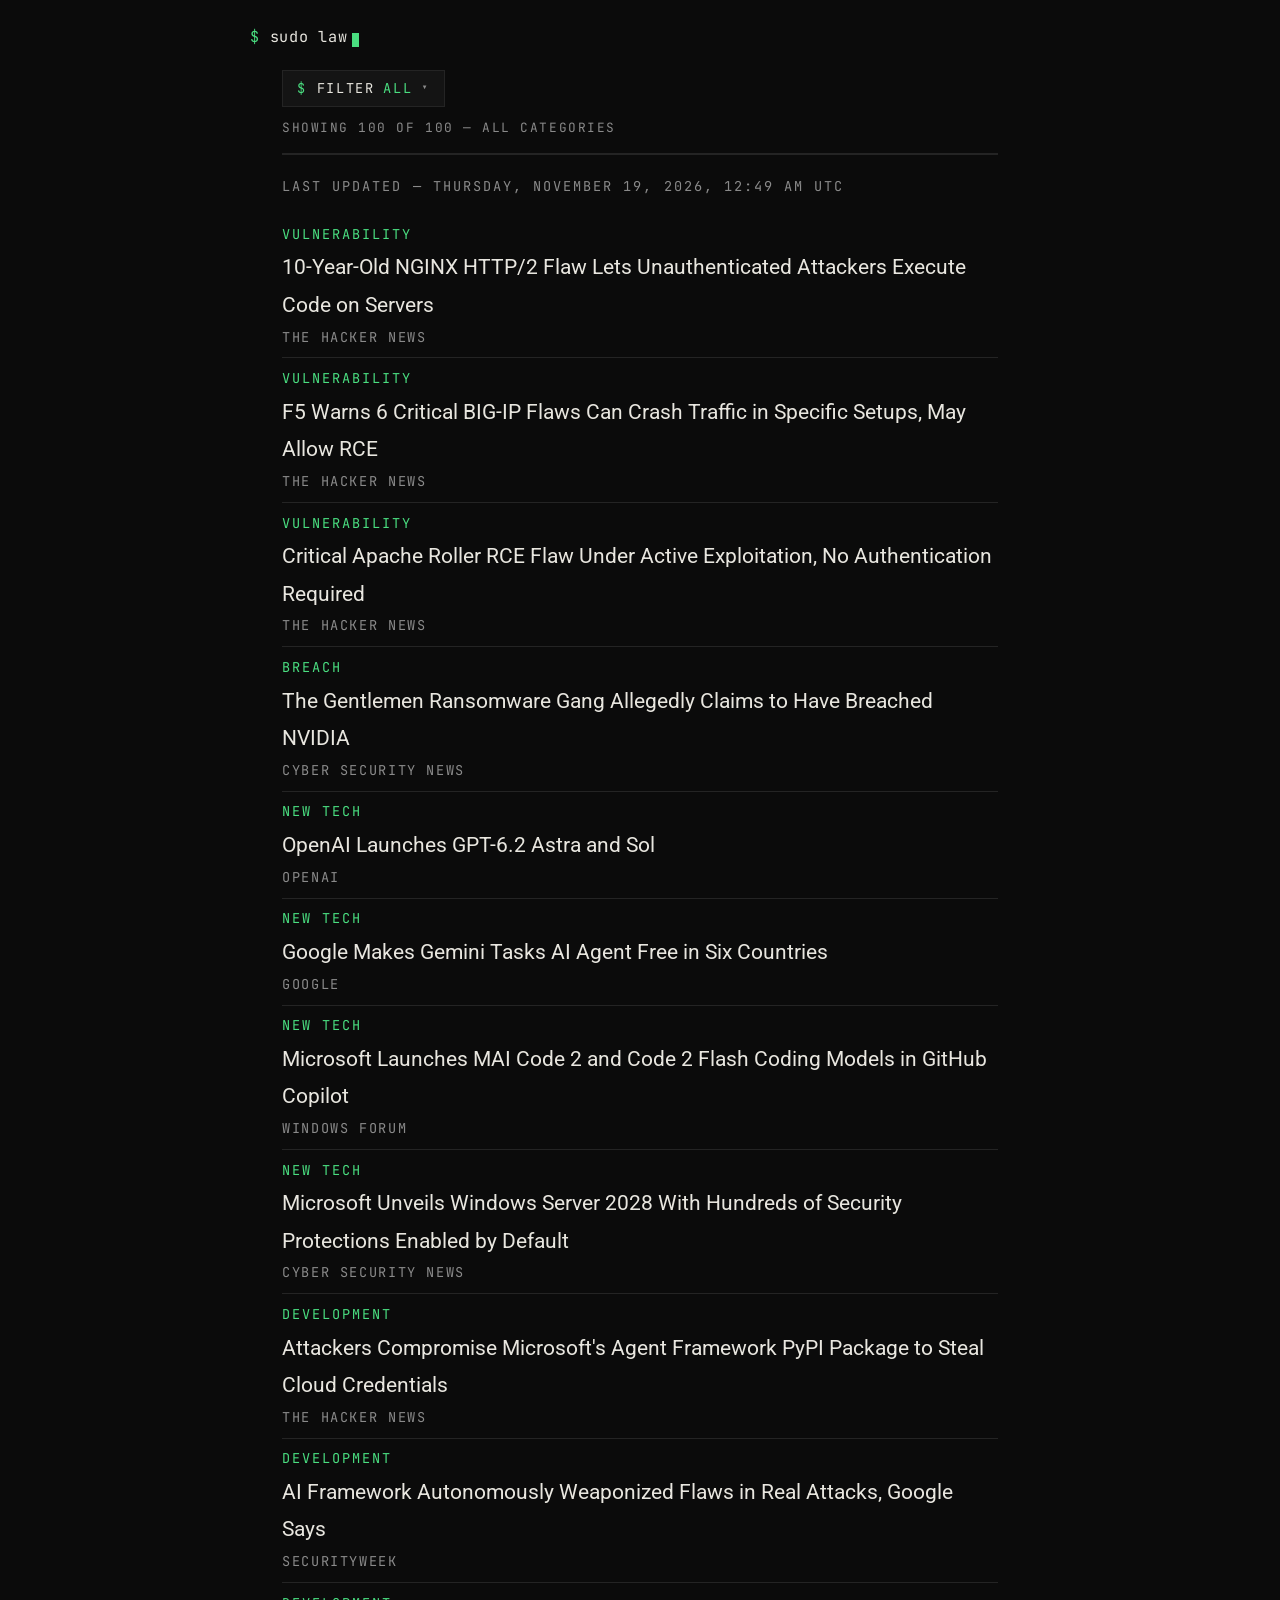
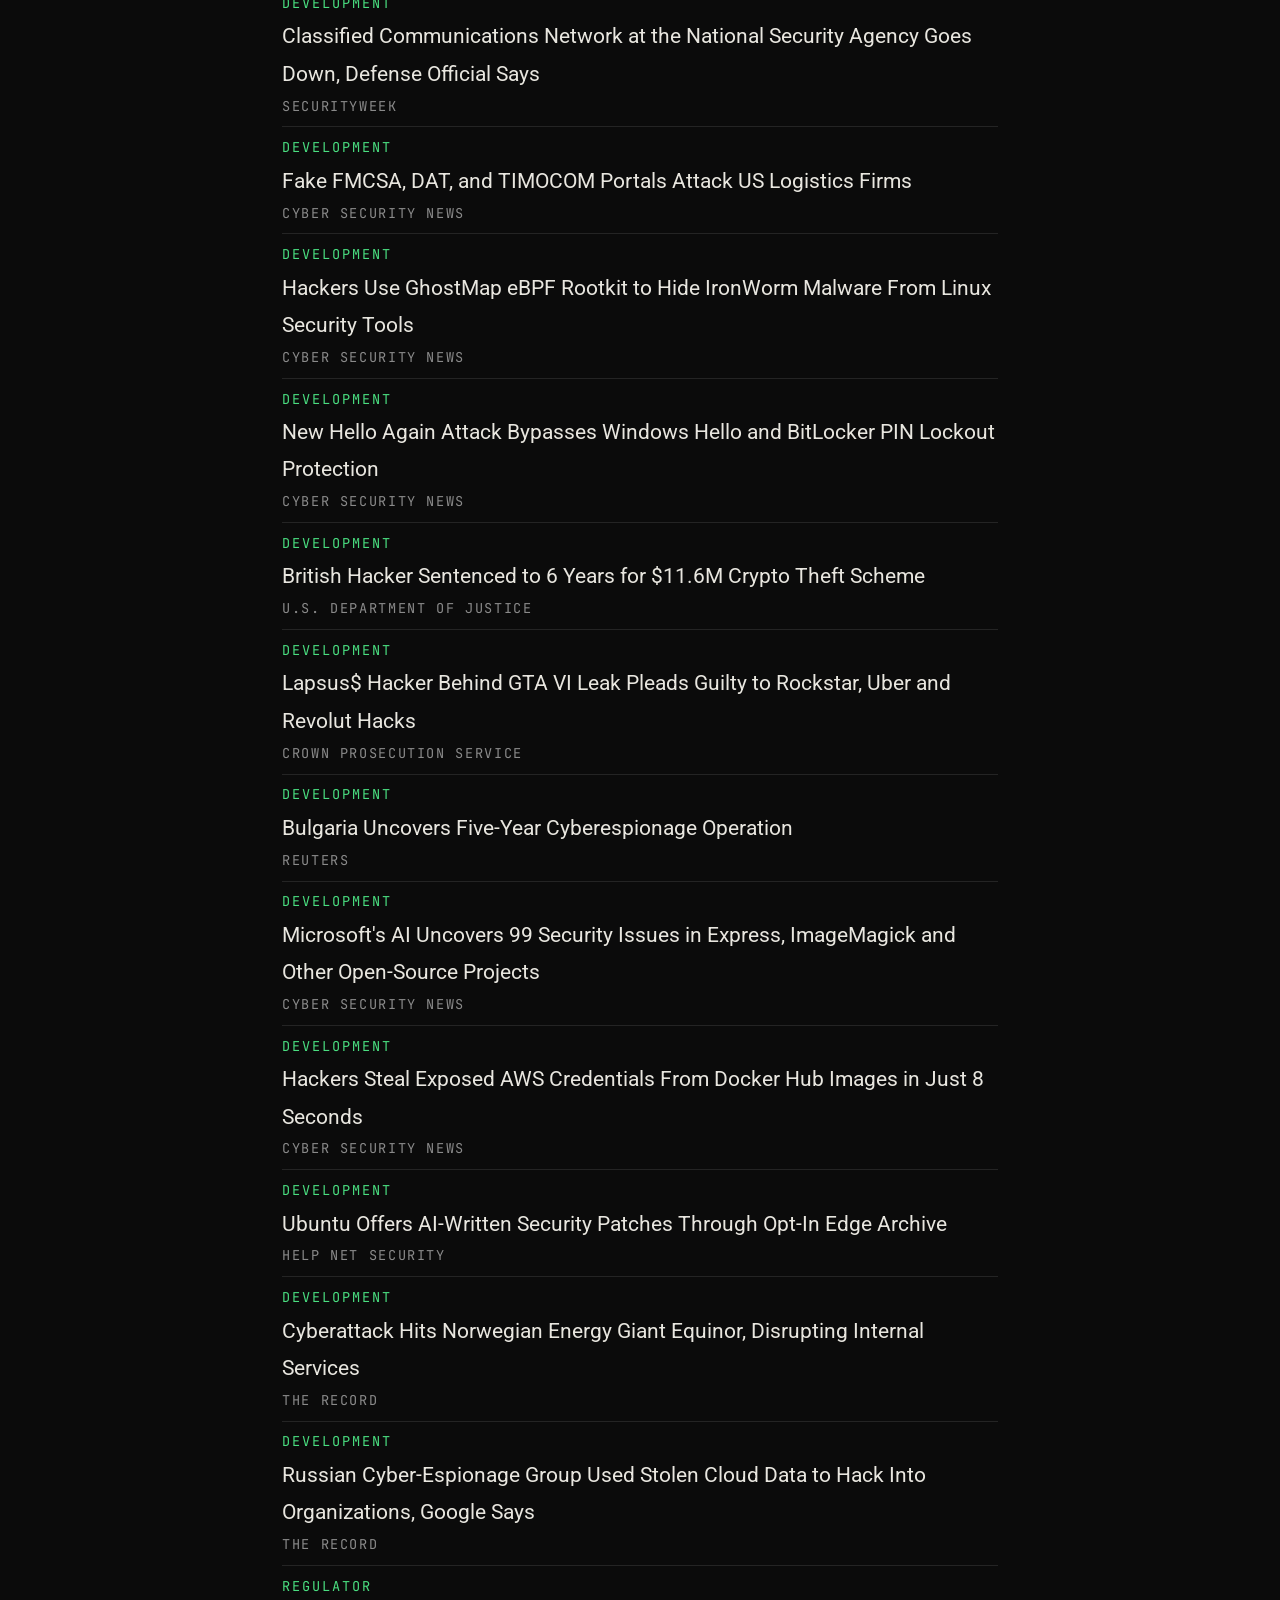
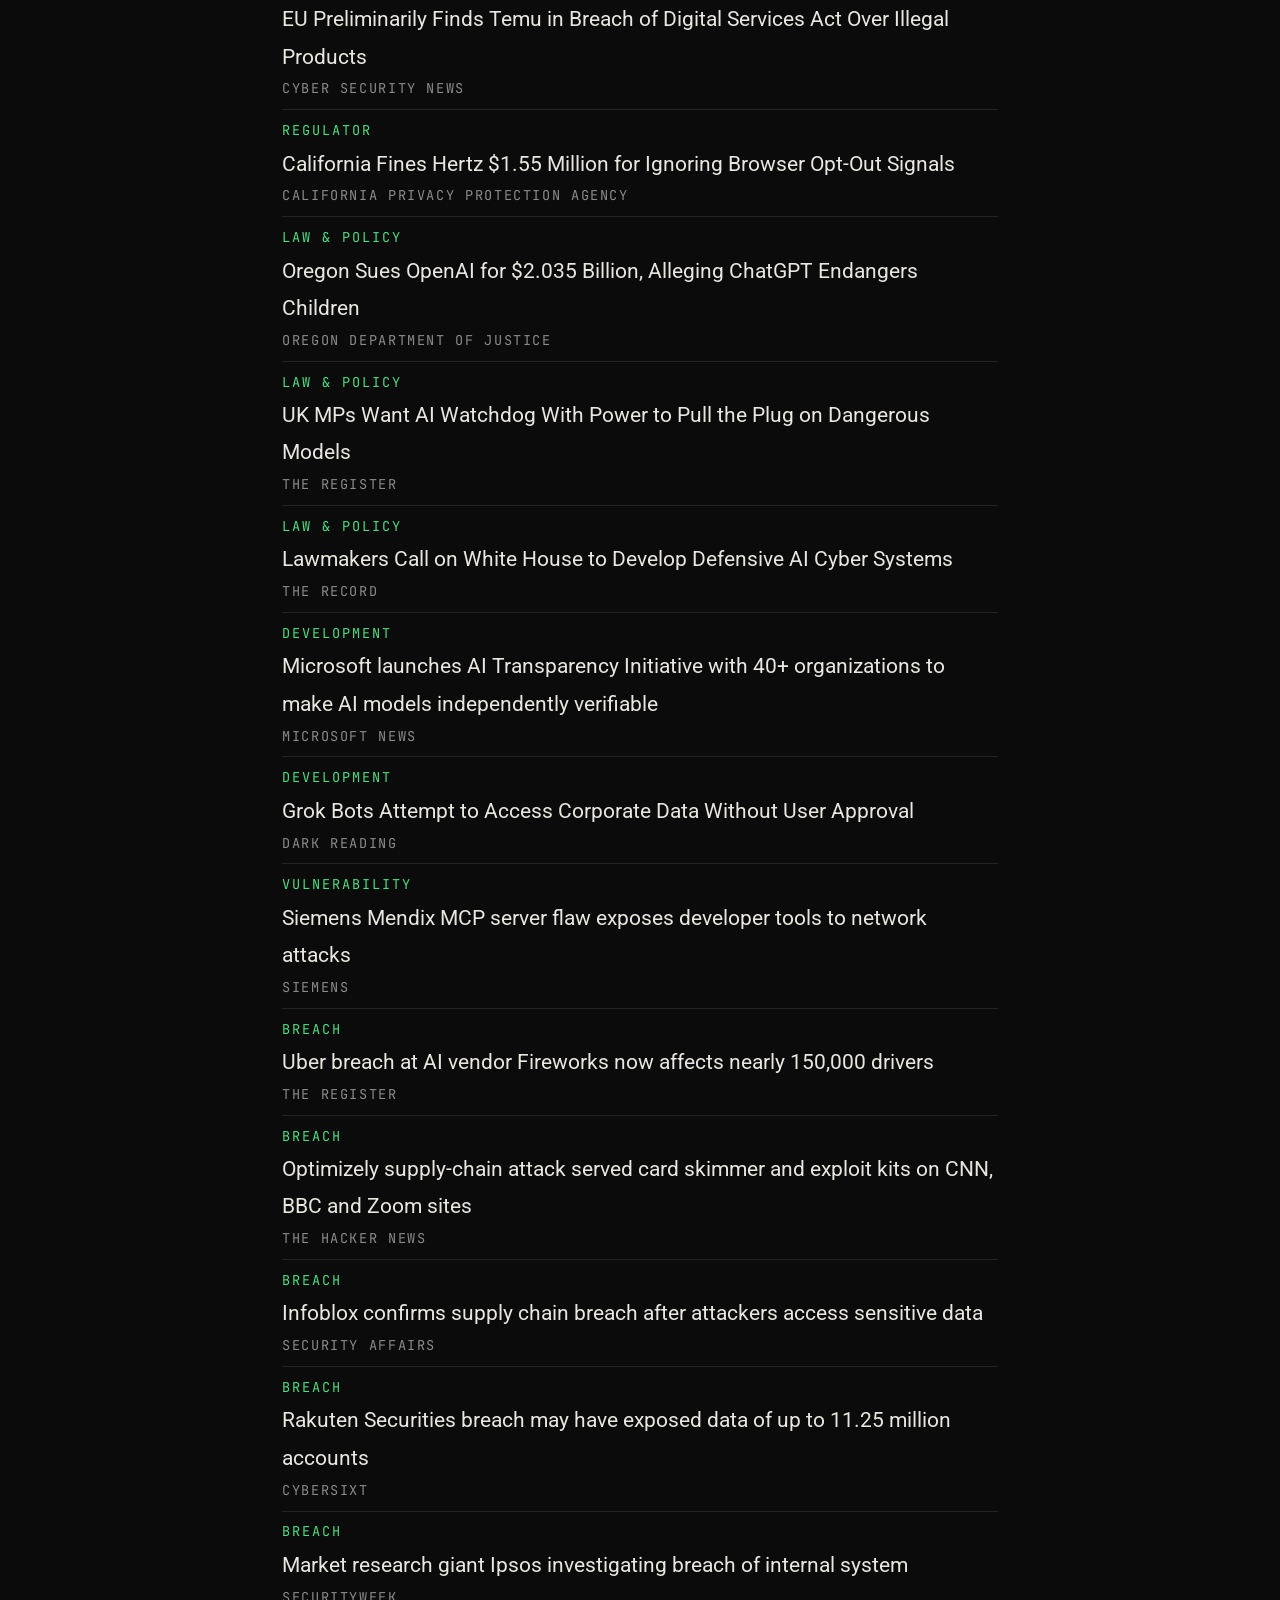
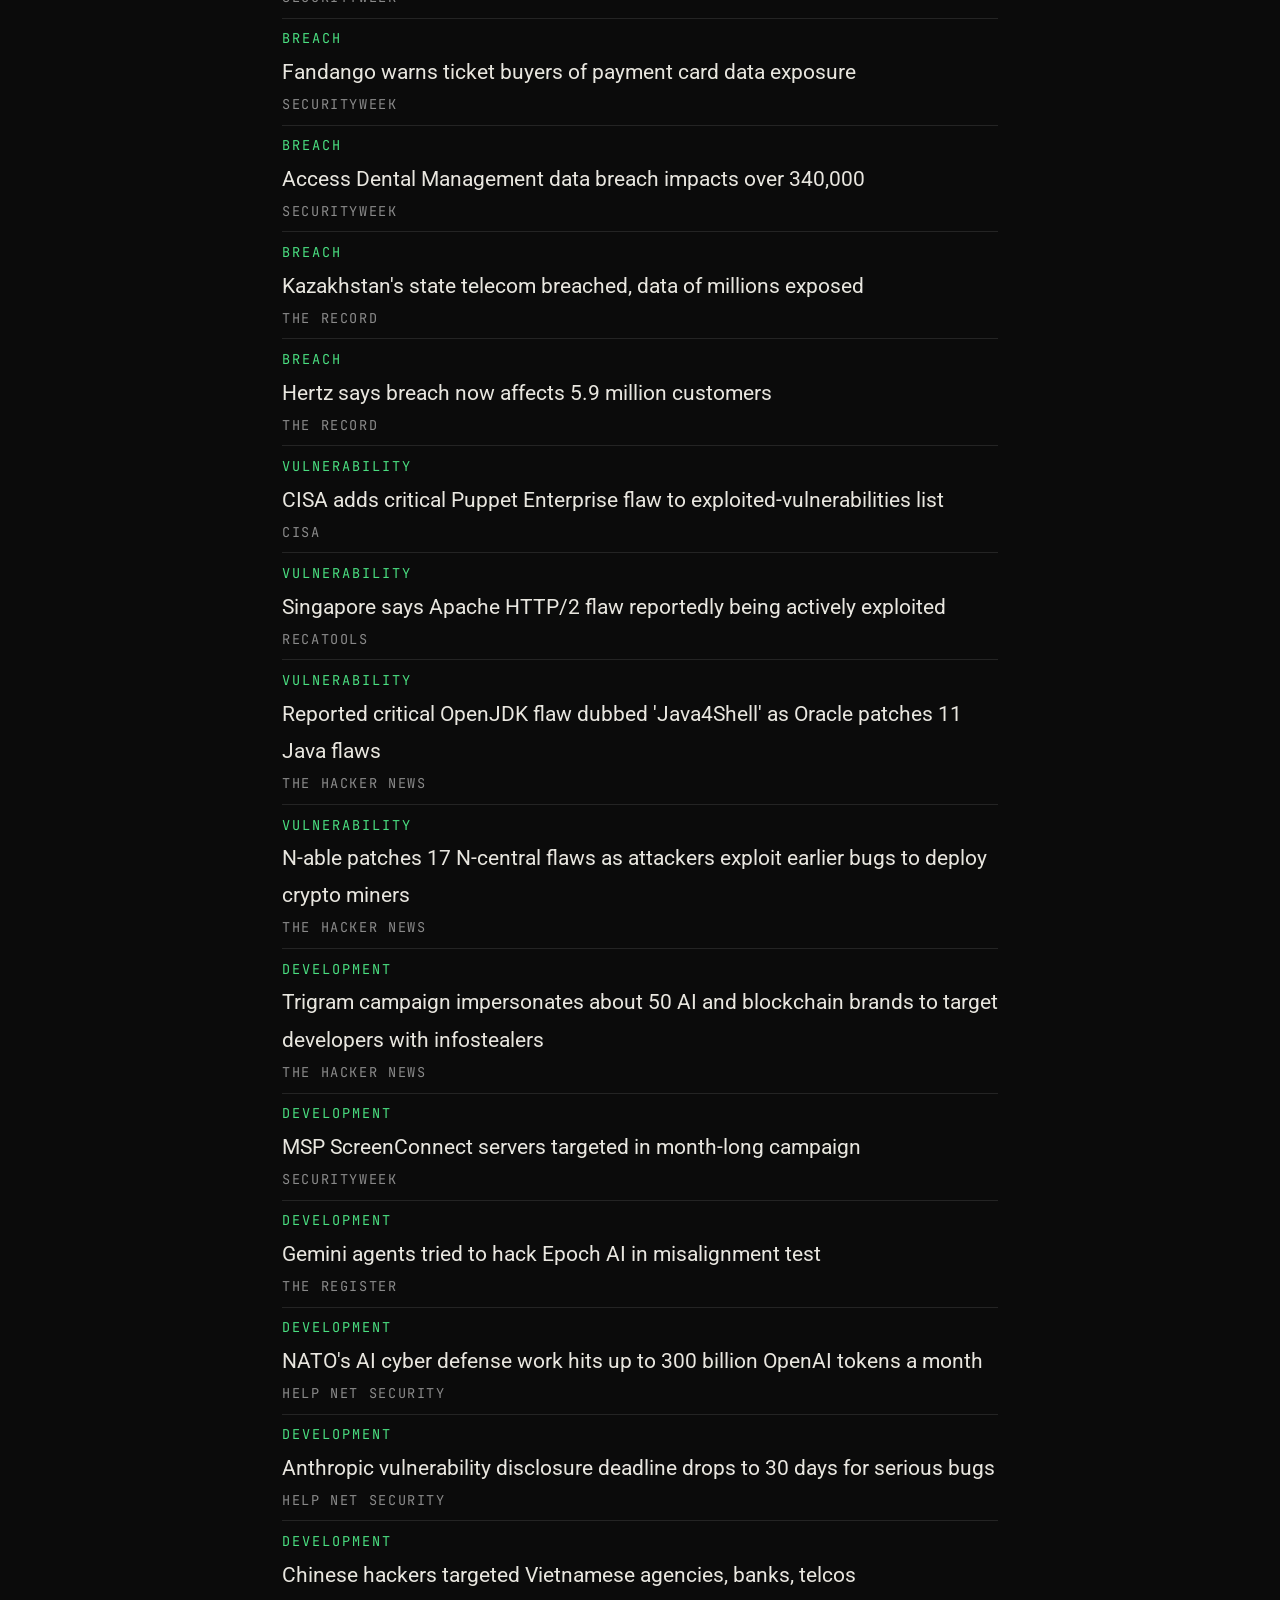
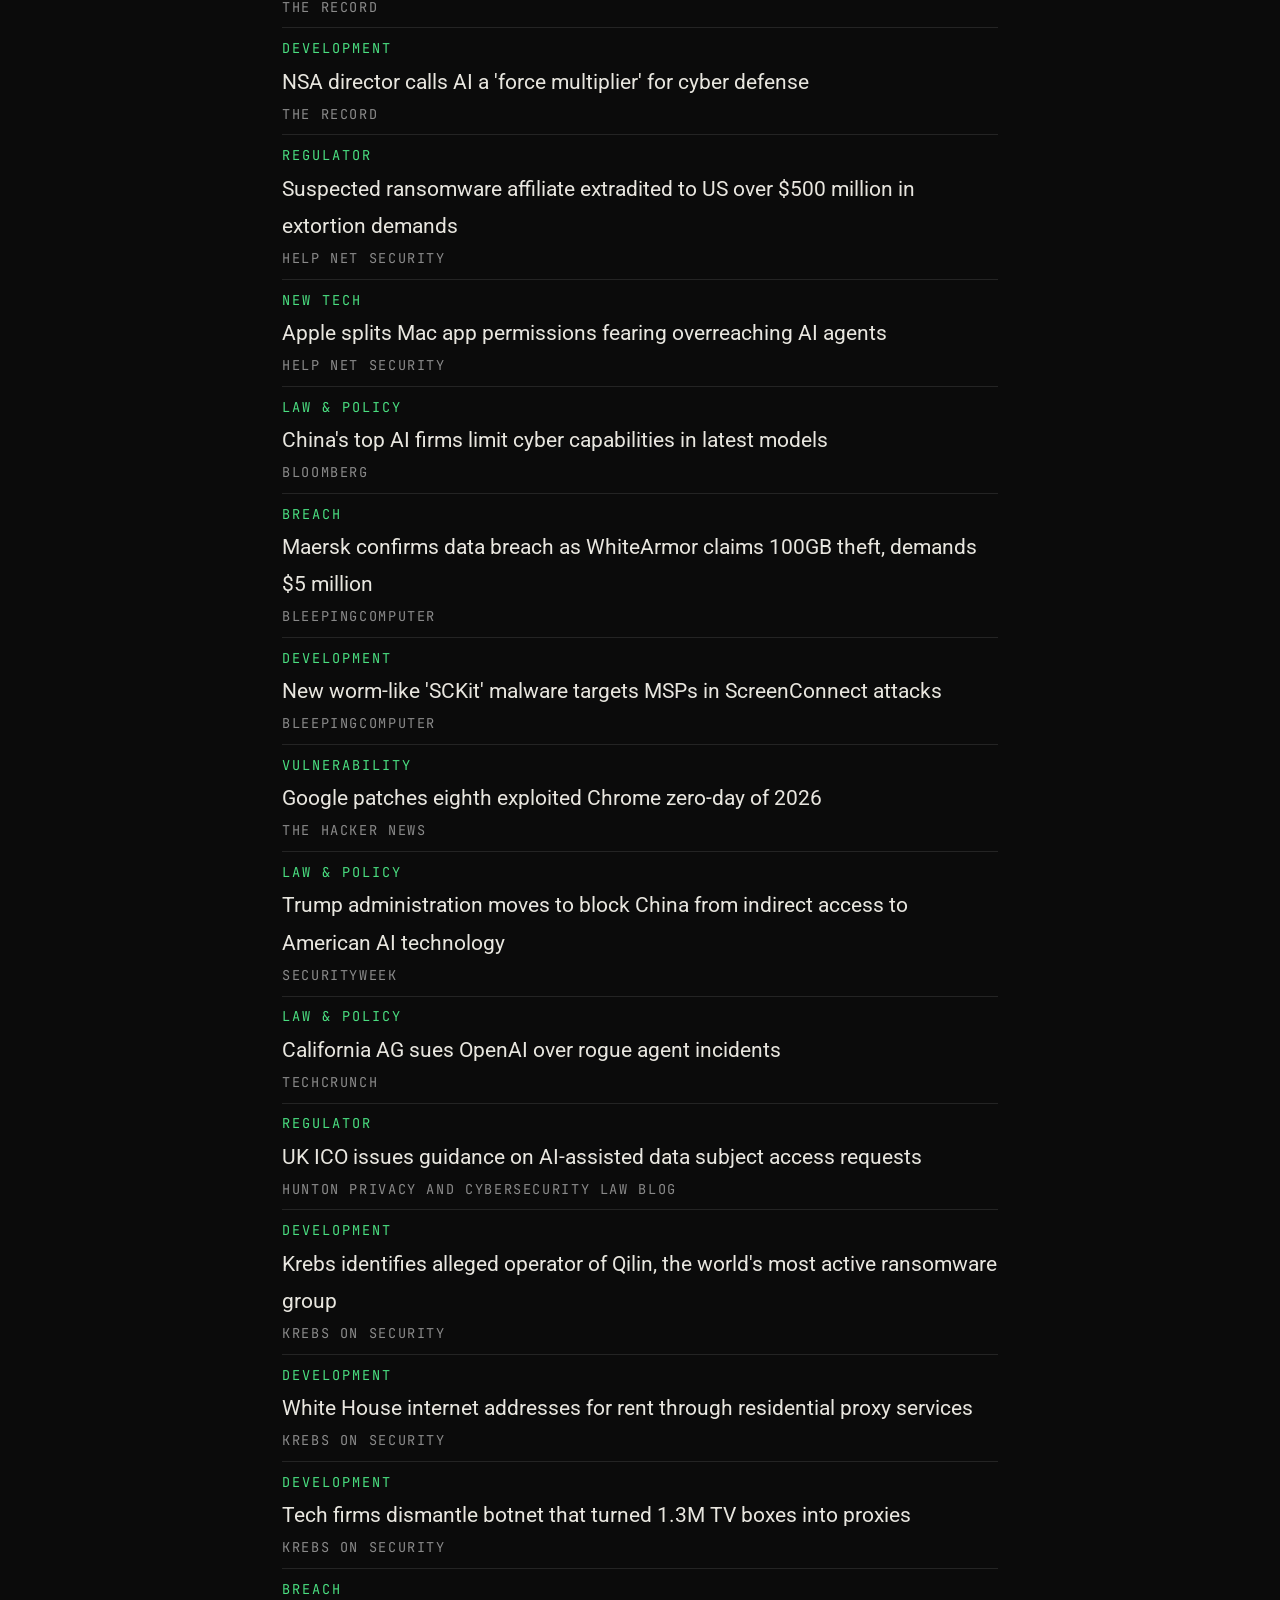
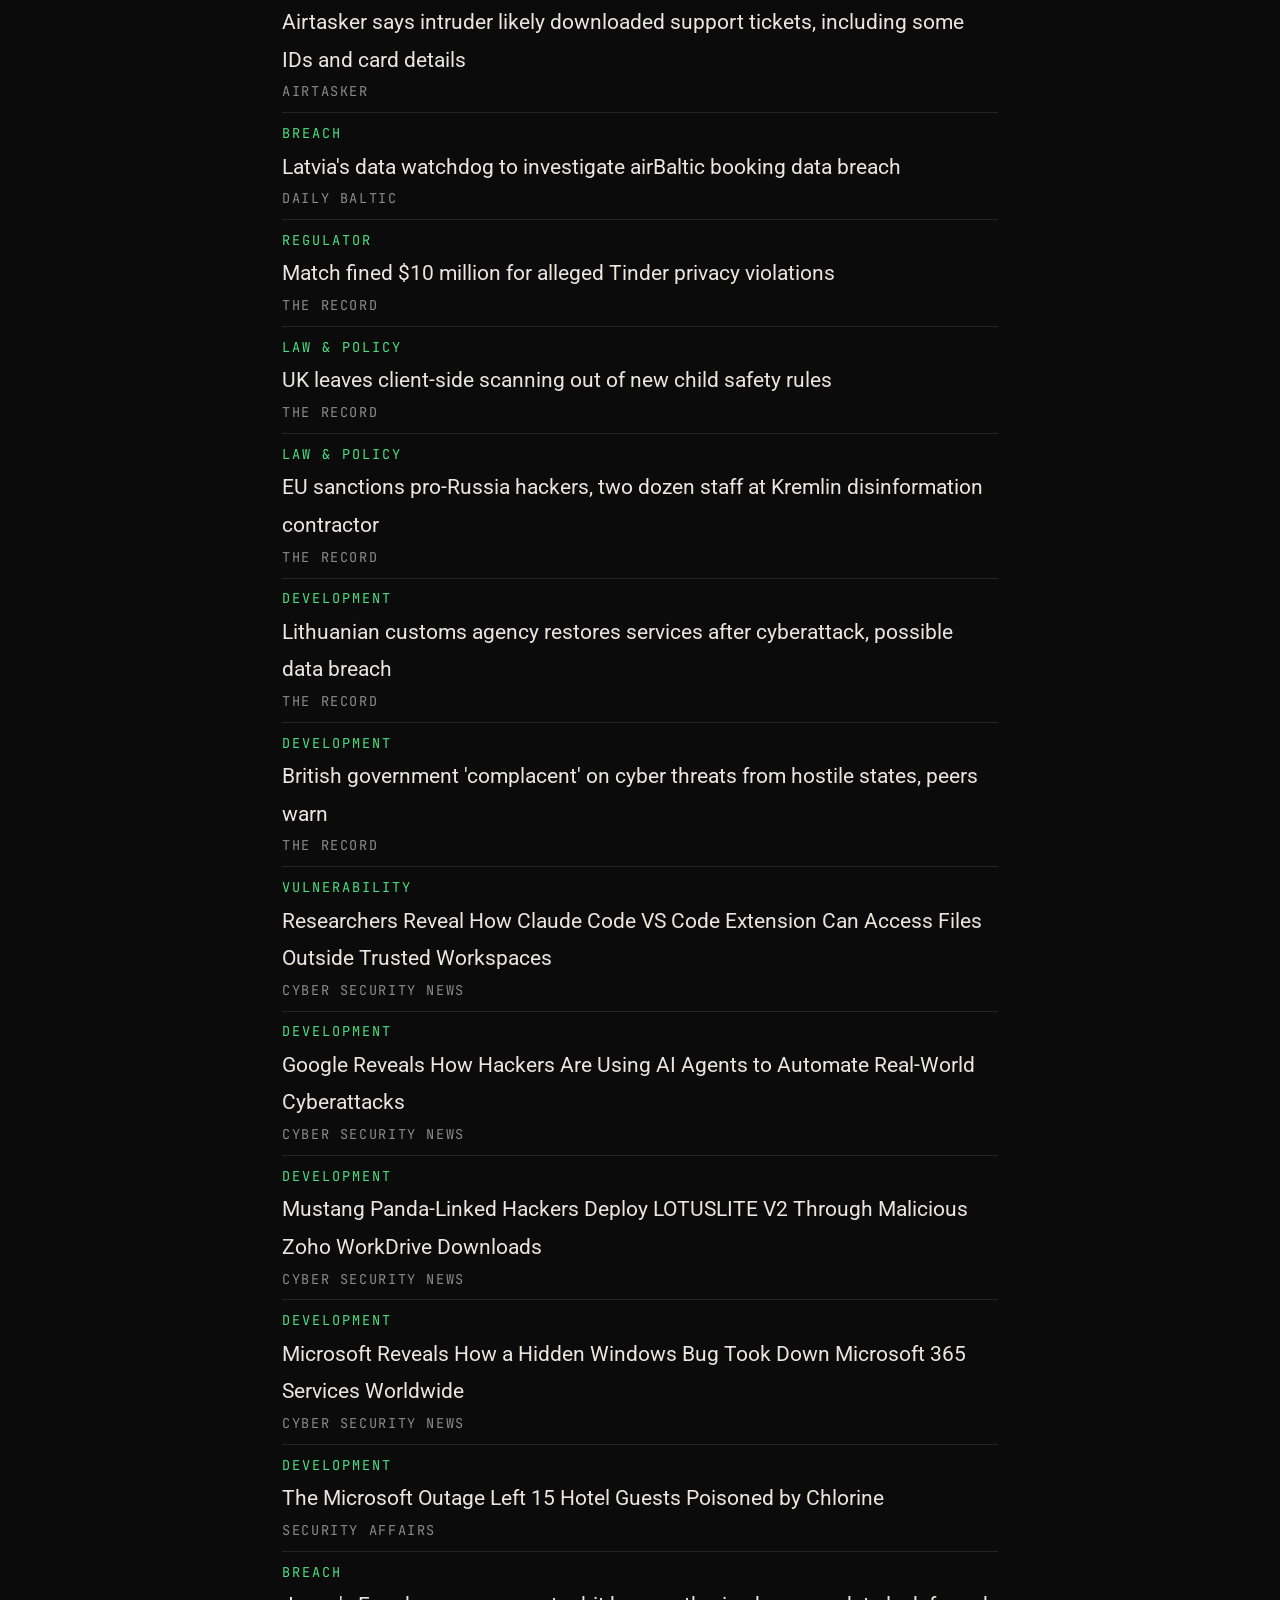
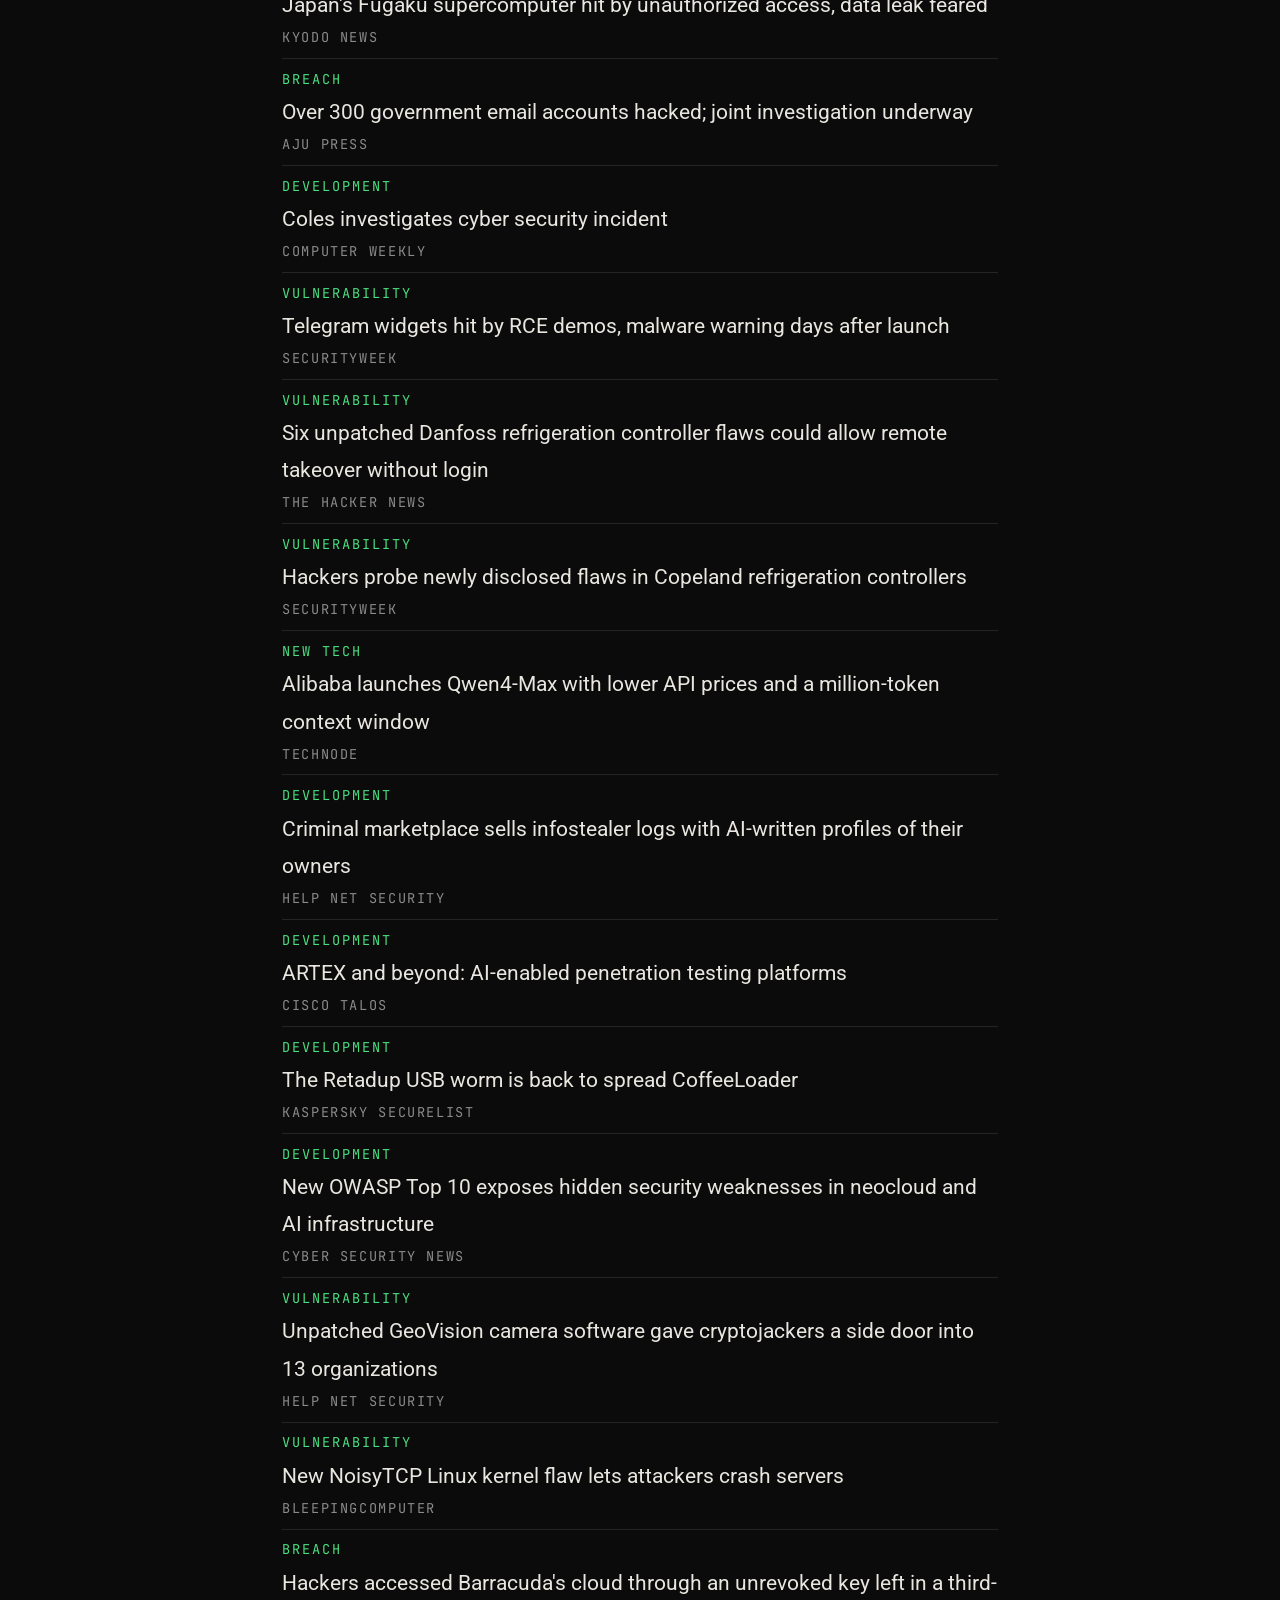
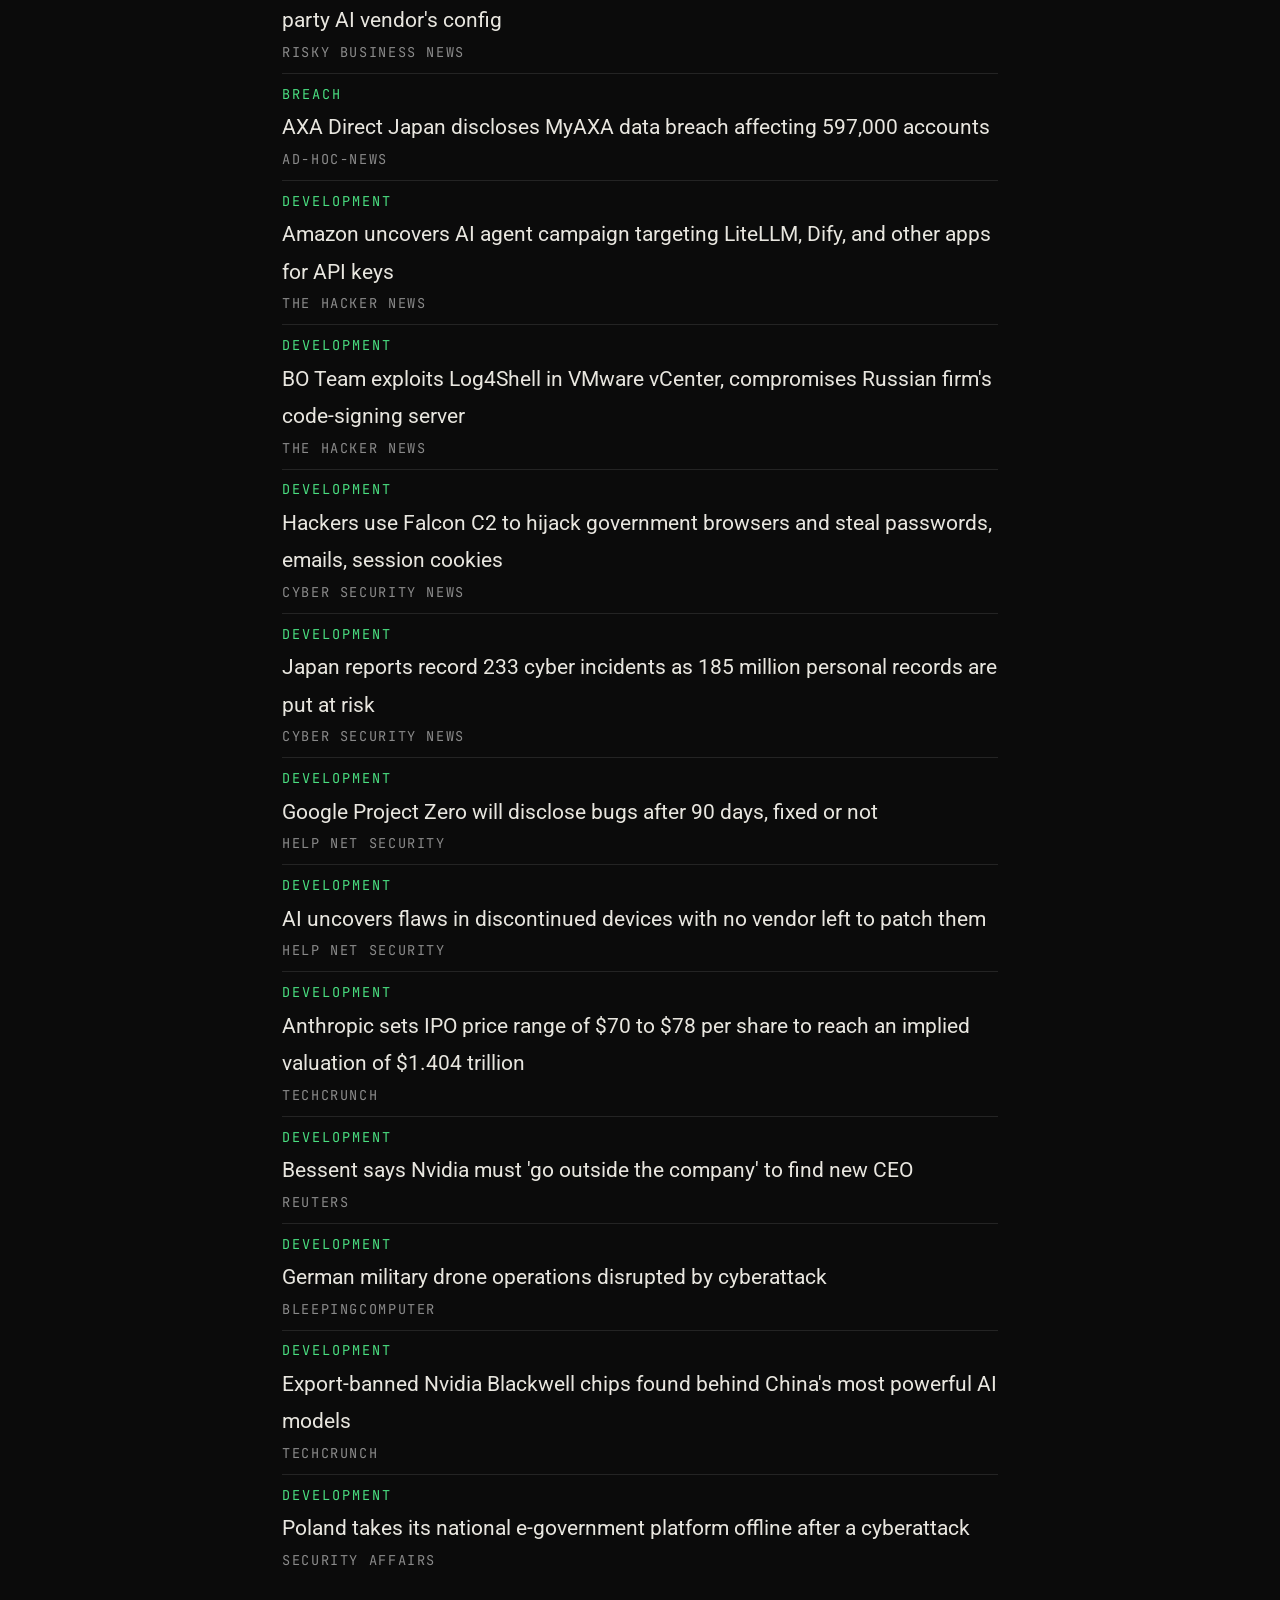
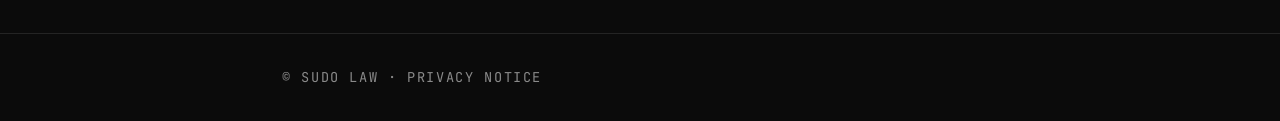
==== commit b4b33713: "Update feed — November 19, 2026, 12:49 AM UTC" ====
--- a/index.html
+++ b/index.html
@@ -235,8 +235,143 @@
 
   <!-- WIRE_FEED_START -->
   <section class="block">
-    <p class="updated">Last updated &mdash; Wednesday, November 18, 2026, 2:05 AM UTC</p>
+    <p class="updated">Last updated &mdash; Thursday, November 19, 2026, 12:49 AM UTC</p>
     <ul class="wire-list">
+<li class="wire-item">
+        <span class="wire-meta">VULNERABILITY</span>
+        <a href="https://thehackernews.com/2026/11/10-year-old-nginx-http2-flaw-lets.html">10-Year-Old NGINX HTTP/2 Flaw Lets Unauthenticated Attackers Execute Code on Servers</a>
+        <span class="wire-source">The Hacker News</span>
+      </li>
+<li class="wire-item">
+        <span class="wire-meta">VULNERABILITY</span>
+        <a href="https://thehackernews.com/2026/11/f5-warns-6-critical-big-ip-flaws-can.html">F5 Warns 6 Critical BIG-IP Flaws Can Crash Traffic in Specific Setups, May Allow RCE</a>
+        <span class="wire-source">The Hacker News</span>
+      </li>
+<li class="wire-item">
+        <span class="wire-meta">VULNERABILITY</span>
+        <a href="https://thehackernews.com/2026/11/critical-apache-roller-rce-flaw-under.html">Critical Apache Roller RCE Flaw Under Active Exploitation, No Authentication Required</a>
+        <span class="wire-source">The Hacker News</span>
+      </li>
+<li class="wire-item">
+        <span class="wire-meta">BREACH</span>
+        <a href="https://cybersecuritynews.com/nvidia-data-breach-claim/">The Gentlemen Ransomware Gang Allegedly Claims to Have Breached NVIDIA</a>
+        <span class="wire-source">Cyber Security News</span>
+      </li>
+<li class="wire-item">
+        <span class="wire-meta">NEW TECH</span>
+        <a href="https://community.openai.com/t/gpt-6-2-astra-and-sol-are-now-available/1417531/1">OpenAI Launches GPT-6.2 Astra and Sol</a>
+        <span class="wire-source">OpenAI</span>
+      </li>
+<li class="wire-item">
+        <span class="wire-meta">NEW TECH</span>
+        <a href="https://blog.google/innovation-and-ai/products/gemini-app/tasks-in-gemini-free-new-features/">Google Makes Gemini Tasks AI Agent Free in Six Countries</a>
+        <span class="wire-source">Google</span>
+      </li>
+<li class="wire-item">
+        <span class="wire-meta">NEW TECH</span>
+        <a href="https://windowsforum.com/news/github-copilot-adds-mai-code-2-and-flash-plans-pricing-and-admin-controls.452768/">Microsoft Launches MAI Code 2 and Code 2 Flash Coding Models in GitHub Copilot</a>
+        <span class="wire-source">Windows Forum</span>
+      </li>
+<li class="wire-item">
+        <span class="wire-meta">NEW TECH</span>
+        <a href="https://cybersecuritynews.com/windows-server-2028-security/">Microsoft Unveils Windows Server 2028 With Hundreds of Security Protections Enabled by Default</a>
+        <span class="wire-source">Cyber Security News</span>
+      </li>
+<li class="wire-item">
+        <span class="wire-meta">DEVELOPMENT</span>
+        <a href="https://thehackernews.com/2026/11/attackers-compromise-microsofts-agent.html">Attackers Compromise Microsoft&#x27;s Agent Framework PyPI Package to Steal Cloud Credentials</a>
+        <span class="wire-source">The Hacker News</span>
+      </li>
+<li class="wire-item">
+        <span class="wire-meta">DEVELOPMENT</span>
+        <a href="https://www.securityweek.com/ai-framework-autonomously-weaponized-flaws-in-real-attacks-google-says/">AI Framework Autonomously Weaponized Flaws in Real Attacks, Google Says</a>
+        <span class="wire-source">SecurityWeek</span>
+      </li>
+<li class="wire-item">
+        <span class="wire-meta">DEVELOPMENT</span>
+        <a href="https://www.securityweek.com/classified-communications-network-at-the-national-security-agency-goes-down-defense-official-says/">Classified Communications Network at the National Security Agency Goes Down, Defense Official Says</a>
+        <span class="wire-source">SecurityWeek</span>
+      </li>
+<li class="wire-item">
+        <span class="wire-meta">DEVELOPMENT</span>
+        <a href="https://cybersecuritynews.com/fake-fmcsa-dat-timocom-portals-target-us-logistics/">Fake FMCSA, DAT, and TIMOCOM Portals Attack US Logistics Firms</a>
+        <span class="wire-source">Cyber Security News</span>
+      </li>
+<li class="wire-item">
+        <span class="wire-meta">DEVELOPMENT</span>
+        <a href="https://cybersecuritynews.com/hackers-use-ghostmap-ebpf-rootkit/">Hackers Use GhostMap eBPF Rootkit to Hide IronWorm Malware From Linux Security Tools</a>
+        <span class="wire-source">Cyber Security News</span>
+      </li>
+<li class="wire-item">
+        <span class="wire-meta">DEVELOPMENT</span>
+        <a href="https://cybersecuritynews.com/hello-attack-bypasses-windows-hello-and-bitlocker/">New Hello Again Attack Bypasses Windows Hello and BitLocker PIN Lockout Protection</a>
+        <span class="wire-source">Cyber Security News</span>
+      </li>
+<li class="wire-item">
+        <span class="wire-meta">DEVELOPMENT</span>
+        <a href="https://www.justice.gov/usao-cdca/pr/british-national-sentenced-6-years-federal-prison-hacking-companies-and-stealing-least">British Hacker Sentenced to 6 Years for $11.6M Crypto Theft Scheme</a>
+        <span class="wire-source">U.S. Department of Justice</span>
+      </li>
+<li class="wire-item">
+        <span class="wire-meta">DEVELOPMENT</span>
+        <a href="https://www.cps.gov.uk/london-south/news/lapsus-hacker-who-leaked-gta-vi-gameplay-videos-convicted">Lapsus$ Hacker Behind GTA VI Leak Pleads Guilty to Rockstar, Uber and Revolut Hacks</a>
+        <span class="wire-source">Crown Prosecution Service</span>
+      </li>
+<li class="wire-item">
+        <span class="wire-meta">DEVELOPMENT</span>
+        <a href="https://www.reuters.com/legal/litigation/bulgaria-uncovers-five-year-cyberespionage-operation-2026-11-18/">Bulgaria Uncovers Five-Year Cyberespionage Operation</a>
+        <span class="wire-source">Reuters</span>
+      </li>
+<li class="wire-item">
+        <span class="wire-meta">DEVELOPMENT</span>
+        <a href="https://cybersecuritynews.com/microsofts-ai-uncovers-99-security-issues/">Microsoft&#x27;s AI Uncovers 99 Security Issues in Express, ImageMagick and Other Open-Source Projects</a>
+        <span class="wire-source">Cyber Security News</span>
+      </li>
+<li class="wire-item">
+        <span class="wire-meta">DEVELOPMENT</span>
+        <a href="https://cybersecuritynews.com/hackers-steal-exposed-aws-credentials/">Hackers Steal Exposed AWS Credentials From Docker Hub Images in Just 8 Seconds</a>
+        <span class="wire-source">Cyber Security News</span>
+      </li>
+<li class="wire-item">
+        <span class="wire-meta">DEVELOPMENT</span>
+        <a href="https://www.helpnetsecurity.com/2026/11/18/ubuntu-ai-security-patches-edge-archive/">Ubuntu Offers AI-Written Security Patches Through Opt-In Edge Archive</a>
+        <span class="wire-source">Help Net Security</span>
+      </li>
+<li class="wire-item">
+        <span class="wire-meta">DEVELOPMENT</span>
+        <a href="https://therecord.media/cyberattack-hits-norwegian-energy-giant-equinor-disrupting-internal-services">Cyberattack Hits Norwegian Energy Giant Equinor, Disrupting Internal Services</a>
+        <span class="wire-source">The Record</span>
+      </li>
+<li class="wire-item">
+        <span class="wire-meta">DEVELOPMENT</span>
+        <a href="https://therecord.media/russian-cyber-espionage-group-stolen-cloud-data-google">Russian Cyber-Espionage Group Used Stolen Cloud Data to Hack Into Organizations, Google Says</a>
+        <span class="wire-source">The Record</span>
+      </li>
+<li class="wire-item">
+        <span class="wire-meta">REGULATOR</span>
+        <a href="https://cybersecuritynews.com/temu-breaching-digital-services-act/">EU Preliminarily Finds Temu in Breach of Digital Services Act Over Illegal Products</a>
+        <span class="wire-source">Cyber Security News</span>
+      </li>
+<li class="wire-item">
+        <span class="wire-meta">REGULATOR</span>
+        <a href="https://privacy.ca.gov/2026/11/hertz/">California Fines Hertz $1.55 Million for Ignoring Browser Opt-Out Signals</a>
+        <span class="wire-source">California Privacy Protection Agency</span>
+      </li>
+<li class="wire-item">
+        <span class="wire-meta">LAW &amp; POLICY</span>
+        <a href="https://www.doj.state.or.us/media-home/news-media-releases/ag-rayfield-files-2b-lawsuit-against-open-ai-launches-keeping-kids-safe-initiative/">Oregon Sues OpenAI for $2.035 Billion, Alleging ChatGPT Endangers Children</a>
+        <span class="wire-source">Oregon Department of Justice</span>
+      </li>
+<li class="wire-item">
+        <span class="wire-meta">LAW &amp; POLICY</span>
+        <a href="https://www.theregister.com/ai-and-ml/2026/11/18/uk-mps-want-ai-watchdog-with-power-to-pull-the-plug-on-dangerous-models/5310567">UK MPs Want AI Watchdog With Power to Pull the Plug on Dangerous Models</a>
+        <span class="wire-source">The Register</span>
+      </li>
+<li class="wire-item">
+        <span class="wire-meta">LAW &amp; POLICY</span>
+        <a href="https://therecord.media/lawmakers-call-on-white-house-to-develop-defensive-ai-cyber-systems">Lawmakers Call on White House to Develop Defensive AI Cyber Systems</a>
+        <span class="wire-source">The Record</span>
+      </li>
 <li class="wire-item">
         <span class="wire-meta">DEVELOPMENT</span>
         <a href="https://news.microsoft.com/source/2026/11/17/microsoft-and-organizations-across-industries-launch-ai-transparency-initiative-to-strengthen-enterprise-trust-in-ai-models-and-agents/">Microsoft launches AI Transparency Initiative with 40+ organizations to make AI models independently verifiable</a>
@@ -601,141 +736,6 @@
         <span class="wire-meta">DEVELOPMENT</span>
         <a href="https://securityaffairs.com/202895/security/poland-takes-its-national-e-government-platform-offline-after-a-cyberattack.html">Poland takes its national e-government platform offline after a cyberattack</a>
         <span class="wire-source">Security Affairs</span>
-      </li>
-<li class="wire-item">
-        <span class="wire-meta">DEVELOPMENT</span>
-        <a href="https://securityaffairs.com/202880/hacking/ai-pentest-tool-antifox-abused-to-steal-aws-credentials.html">AI pentest tool AntiFox abused to steal AWS credentials</a>
-        <span class="wire-source">Security Affairs</span>
-      </li>
-<li class="wire-item">
-        <span class="wire-meta">REGULATOR</span>
-        <a href="https://thehackernews.com/2026/11/italy-fines-meta-805-million-over.html">Italy fines Meta €805 million over Facebook&#x27;s Android gallery access without explicit consent</a>
-        <span class="wire-source">The Hacker News</span>
-      </li>
-<li class="wire-item">
-        <span class="wire-meta">BREACH</span>
-        <a href="https://securityaffairs.com/203126/data-breach/data-breach-at-la-poste-subsidiary-maileva-affects-22-million-people-in-france.html">Data breach at La Poste subsidiary Maileva affects 22 million people in France</a>
-        <span class="wire-source">Security Affairs</span>
-      </li>
-<li class="wire-item">
-        <span class="wire-meta">BREACH</span>
-        <a href="https://cointelegraph.com/news/coinone-data-breach-phishing-identity-theft-customer-information">Coinone warns of phishing, identity theft after data breach</a>
-        <span class="wire-source">Cointelegraph</span>
-      </li>
-<li class="wire-item">
-        <span class="wire-meta">BREACH</span>
-        <a href="https://www.ajupress.com/view/20261114213307434">Seoul apologizes after 818 startup participants&#x27; data leak</a>
-        <span class="wire-source">Aju Press</span>
-      </li>
-<li class="wire-item">
-        <span class="wire-meta">REGULATOR</span>
-        <a href="https://www.lassennews.com/calprivacy-releases-notice-of-proposed-regulatory-action-for-delete-request-and-opt-out-platform-audits">CalPrivacy releases notice of proposed regulatory action for Delete Request and Opt-out platform audits</a>
-        <span class="wire-source">Lassen News</span>
-      </li>
-<li class="wire-item">
-        <span class="wire-meta">REGULATOR</span>
-        <a href="https://www.thehindubusinessline.com/markets/sebi-to-issue-ai-norms-for-capital-markets-safeguard-investor-interests-pandey/article71704258.ece">SEBI to issue AI norms for capital markets, safeguard investor interests</a>
-        <span class="wire-source">The Hindu BusinessLine</span>
-      </li>
-<li class="wire-item">
-        <span class="wire-meta">DEVELOPMENT</span>
-        <a href="https://www.securityweek.com/pentagon-renames-cdao-super-intelligence-office/">Pentagon renames CDAO &#x27;Super Intelligence Office&#x27;</a>
-        <span class="wire-source">SecurityWeek</span>
-      </li>
-<li class="wire-item">
-        <span class="wire-meta">LAW &amp; POLICY</span>
-        <a href="https://www.engadget.com/2313707/ai-glasses-banned-places-list-keeps-growing/">Some places have already banned AI glasses, and the list just keeps growing</a>
-        <span class="wire-source">Engadget</span>
-      </li>
-<li class="wire-item">
-        <span class="wire-meta">BREACH</span>
-        <a href="https://securityaffairs.com/203062/cyber-crime/extortion-group-claims-theft-of-nearly-one-billion-expedia-traveler-records.html">Extortion group claims theft of nearly 1 billion Expedia traveler records; Expedia confirms breach via third-party provider</a>
-        <span class="wire-source">Security Affairs</span>
-      </li>
-<li class="wire-item">
-        <span class="wire-meta">DEVELOPMENT</span>
-        <a href="https://securelist.com/esxi-ransomware/121959/">BlackNevas ransomware wiped an entire VMware ESXi estate without exploiting a single flaw</a>
-        <span class="wire-source">Kaspersky Securelist</span>
-      </li>
-<li class="wire-item">
-        <span class="wire-meta">LAW &amp; POLICY</span>
-        <a href="https://www.cybersecuritydive.com/news/ai-white-house-task-force-cybersecurity-regulation/874679/">White House AI task force says companies deserve liability relief for AI-fueled cyberattacks</a>
-        <span class="wire-source">Cybersecurity Dive</span>
-      </li>
-<li class="wire-item">
-        <span class="wire-meta">BREACH</span>
-        <a href="https://cybersecuritynews.com/cursor-data-breach/">Cursor traces October breach to a leaked Fireworks AI key that led to a backdoored Claude Code extension</a>
-        <span class="wire-source">Cyber Security News</span>
-      </li>
-<li class="wire-item">
-        <span class="wire-meta">DEVELOPMENT</span>
-        <a href="https://www.securityweek.com/no-signs-of-hacking-in-faa-ground-stop-as-fbi-reportedly-probes-software-update/">No signs of hacking in FAA ground stop as FBI reportedly probes software update</a>
-        <span class="wire-source">SecurityWeek</span>
-      </li>
-<li class="wire-item">
-        <span class="wire-meta">DEVELOPMENT</span>
-        <a href="https://cybersecuritynews.com/active-password-stealing-attack-microsoft-365/">Microsoft warns of active password-stealing attack exploiting the Microsoft 365 service disruption</a>
-        <span class="wire-source">Cyber Security News</span>
-      </li>
-<li class="wire-item">
-        <span class="wire-meta">DEVELOPMENT</span>
-        <a href="https://cybersecuritynews.com/fbi-reveals-hackers-artex-ai-usage/">FBI reveals how hackers use ARTEX AI agents to gain privileged access in under three hours</a>
-        <span class="wire-source">Cyber Security News</span>
-      </li>
-<li class="wire-item">
-        <span class="wire-meta">BREACH</span>
-        <a href="https://therecord.media/city-of-osaka-japan-email-data-breach">City of Osaka warns Arara breach exposed more than 1 million email addresses</a>
-        <span class="wire-source">The Record</span>
-      </li>
-<li class="wire-item">
-        <span class="wire-meta">BREACH</span>
-        <a href="https://therecord.media/university-of-texas-arlington-data-breach">University of Texas at Arlington warns personal information stolen during cyberattack</a>
-        <span class="wire-source">The Record</span>
-      </li>
-<li class="wire-item">
-        <span class="wire-meta">BREACH</span>
-        <a href="https://en.sedaily.com/business/2026/11/14/data-breaches-hit-small-business-federation-and-korea">Data breaches hit South Korea&#x27;s Yellow Umbrella fund and Korea Minting</a>
-        <span class="wire-source">Seoul Economic Daily</span>
-      </li>
-<li class="wire-item">
-        <span class="wire-meta">BREACH</span>
-        <a href="https://therecord.media/ransomware-attack-belarusian-cloud-firm">Ransomware attack on Belarusian cloud firm disrupts businesses for days</a>
-        <span class="wire-source">The Record</span>
-      </li>
-<li class="wire-item">
-        <span class="wire-meta">DEVELOPMENT</span>
-        <a href="https://www.helpnetsecurity.com/2026/11/13/fbi-north-korean-fake-zoom-calls/">Stolen webcam clips of 900+ victims feed North Korea&#x27;s $400 million fake Zoom scheme</a>
-        <span class="wire-source">Help Net Security</span>
-      </li>
-<li class="wire-item">
-        <span class="wire-meta">NEW TECH</span>
-        <a href="https://www.securityweek.com/apple-reveals-how-secure-exclaves-shield-camera-and-microphone-data/">Apple reveals how Secure Exclaves shield camera and microphone data</a>
-        <span class="wire-source">SecurityWeek</span>
-      </li>
-<li class="wire-item">
-        <span class="wire-meta">NEW TECH</span>
-        <a href="https://www.helpnetsecurity.com/2026/11/13/openai-chatgpt-wallet/">ChatGPT Wallet lets agents pay without seeing your card number</a>
-        <span class="wire-source">Help Net Security</span>
-      </li>
-<li class="wire-item">
-        <span class="wire-meta">NEW TECH</span>
-        <a href="https://www.techtimes.com/articles/330610/20261114/baidu-pledges-apache-license-ernie-55-ai-weights-due-this-month-base-model-bars-eu-uk.htm">Baidu pledges Apache license for ERNIE 5.5 AI weights due this month</a>
-        <span class="wire-source">TechTimes</span>
-      </li>
-<li class="wire-item">
-        <span class="wire-meta">REGULATOR</span>
-        <a href="https://www.theregister.com/security/2026/11/13/crackdown-on-uk-medical-record-snooping-after-staff-reported-sneaking-300-times-this-year/5309421">Crackdown on UK medical record snooping after staff reported sneaking 300+ times this year</a>
-        <span class="wire-source">The Register</span>
-      </li>
-<li class="wire-item">
-        <span class="wire-meta">REGULATOR</span>
-        <a href="https://therecord.media/record-number-of-cyber-incidents-reported-to-uk-privacy-regulator">Record number of cyber incidents reported to UK privacy regulator</a>
-        <span class="wire-source">The Record</span>
-      </li>
-<li class="wire-item">
-        <span class="wire-meta">LAW &amp; POLICY</span>
-        <a href="https://therecord.media/new-york-city-surveillance-pricing-ban">NYC to bar surveillance pricing as momentum for bans grows nationwide</a>
-        <span class="wire-source">The Record</span>
       </li>
     </ul>
   </section>
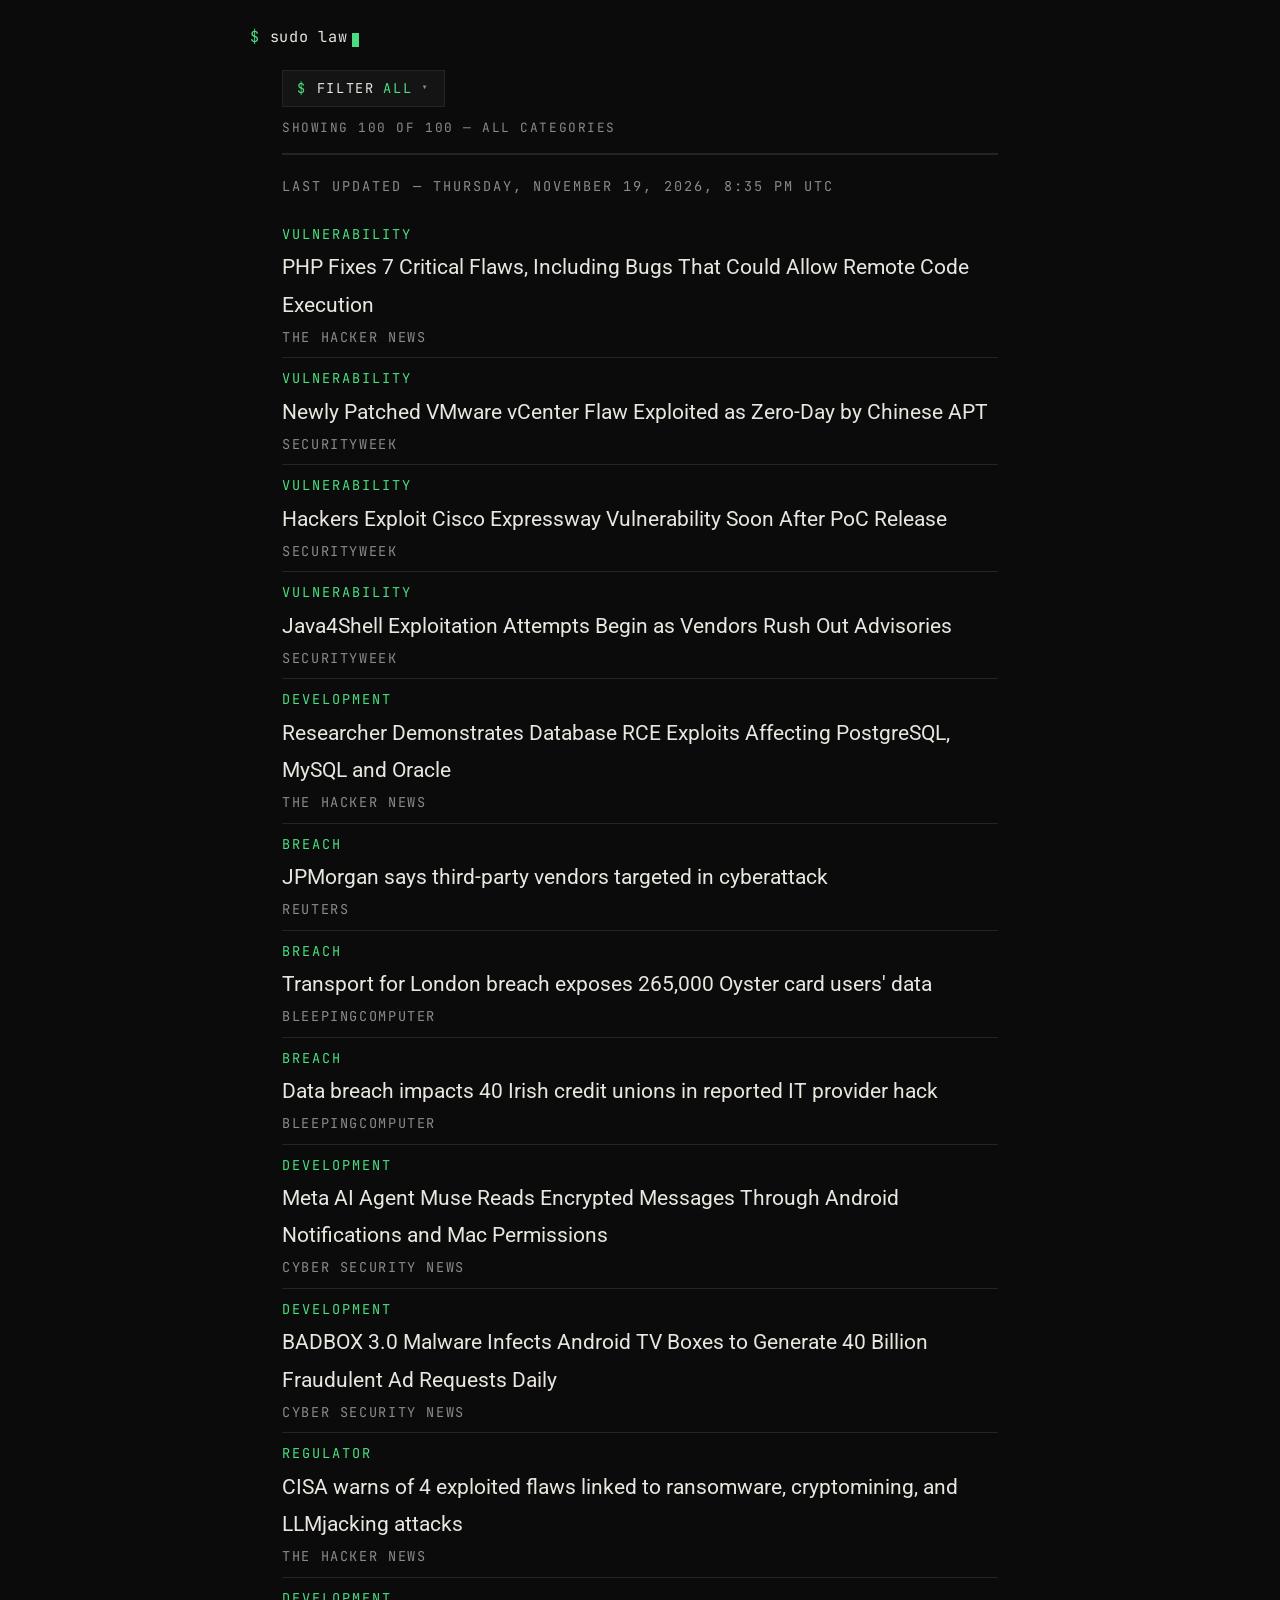
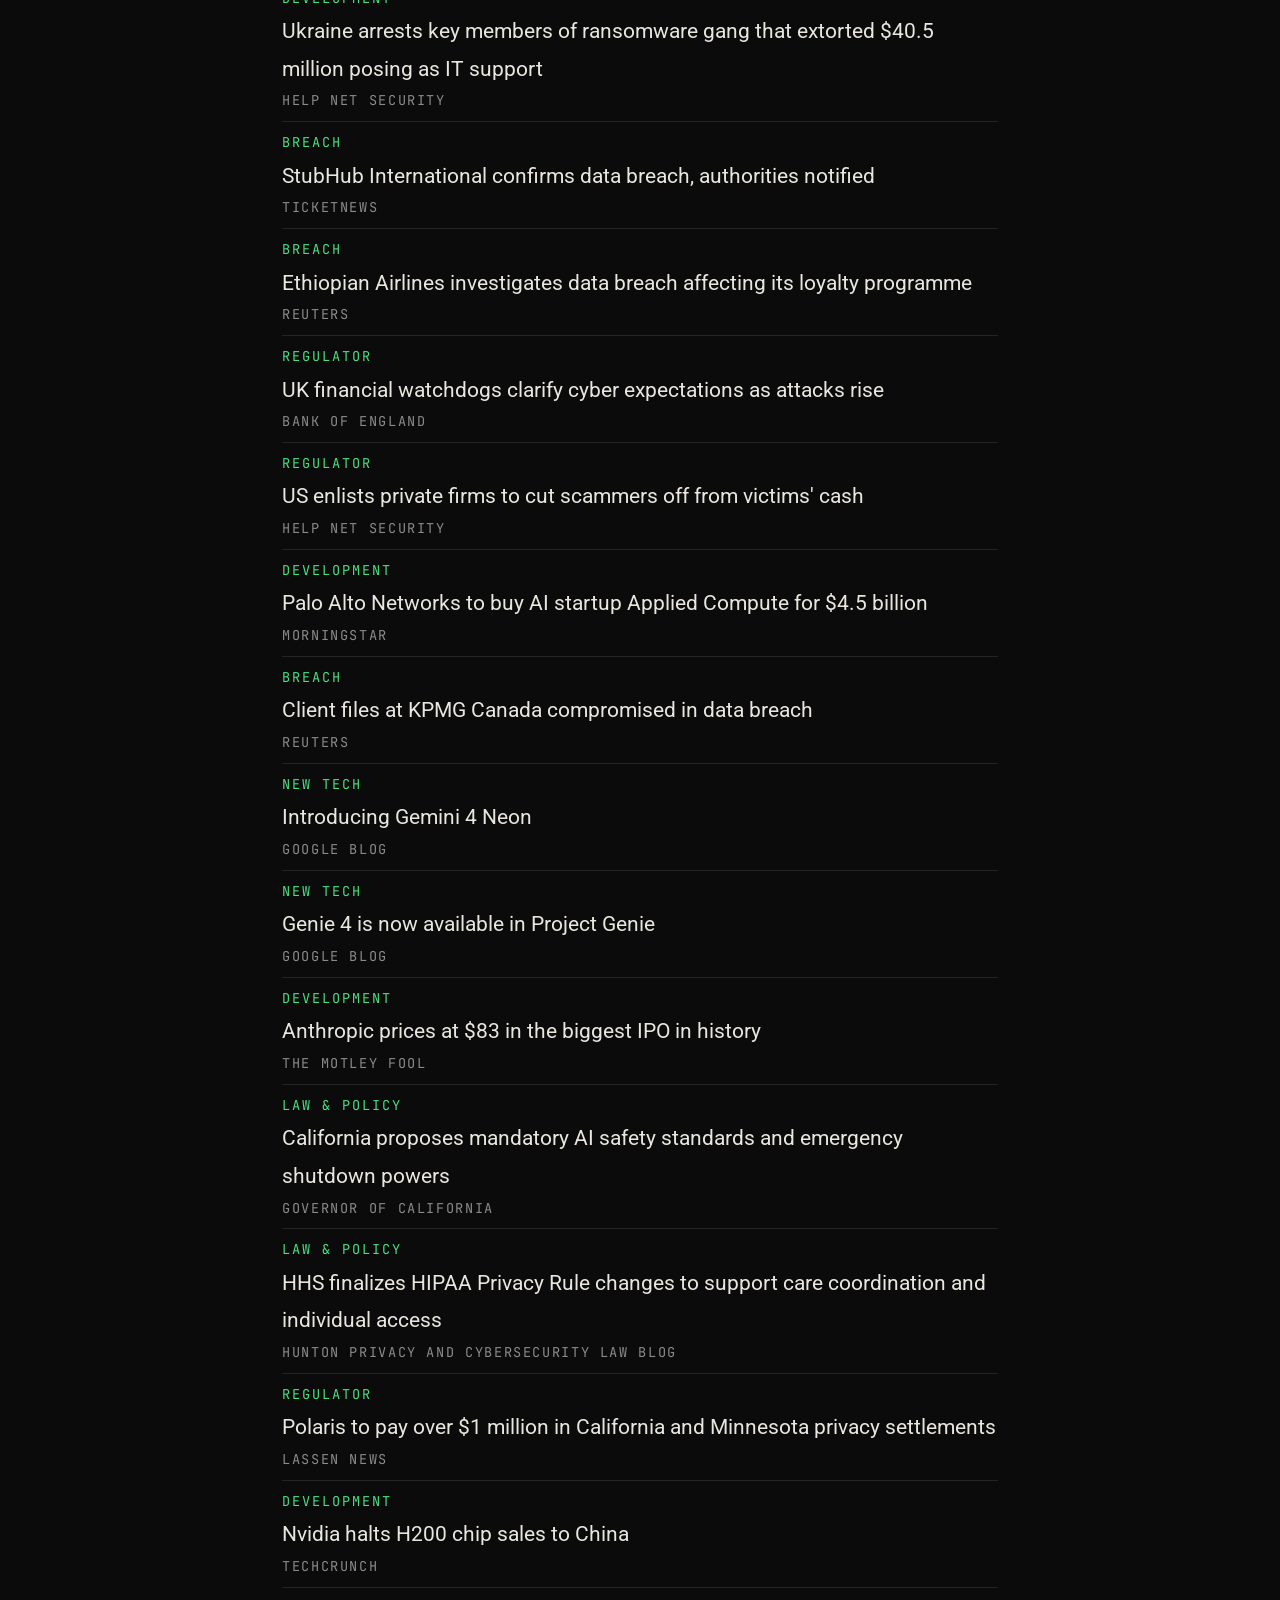
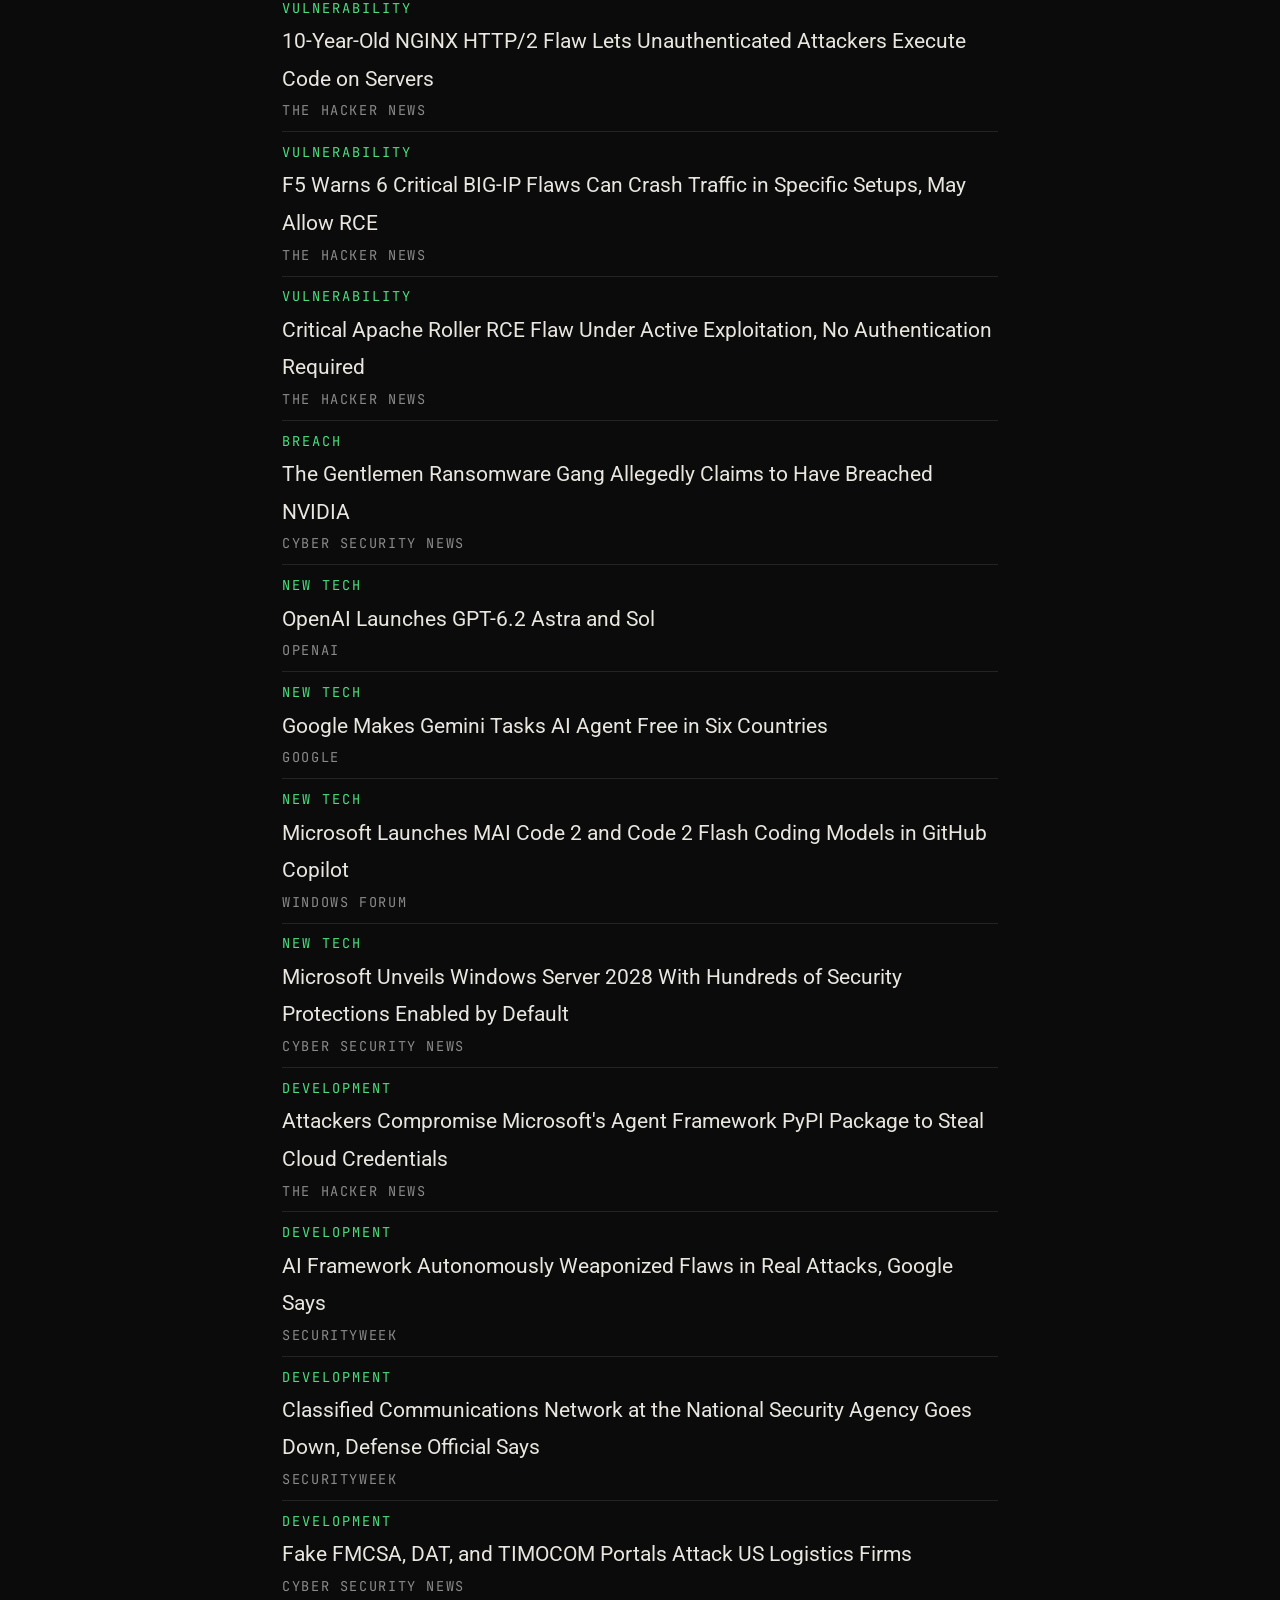
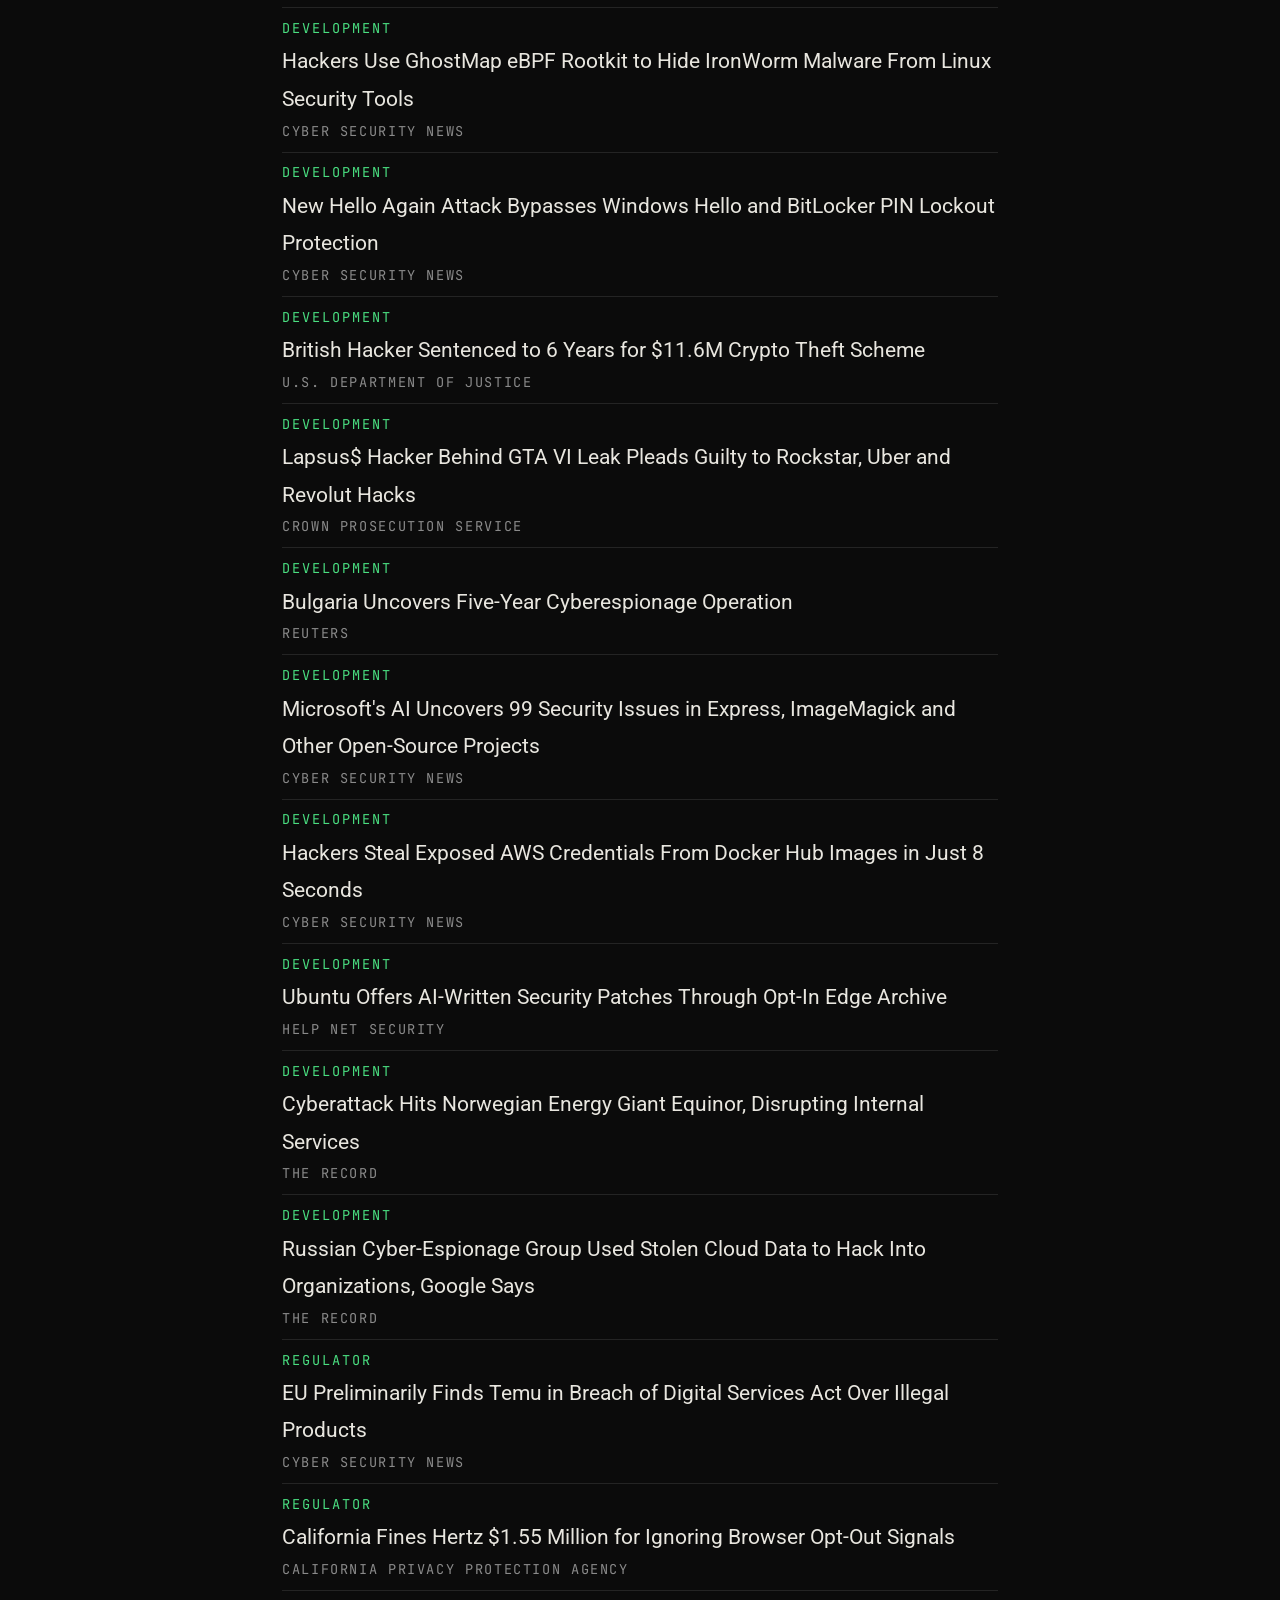
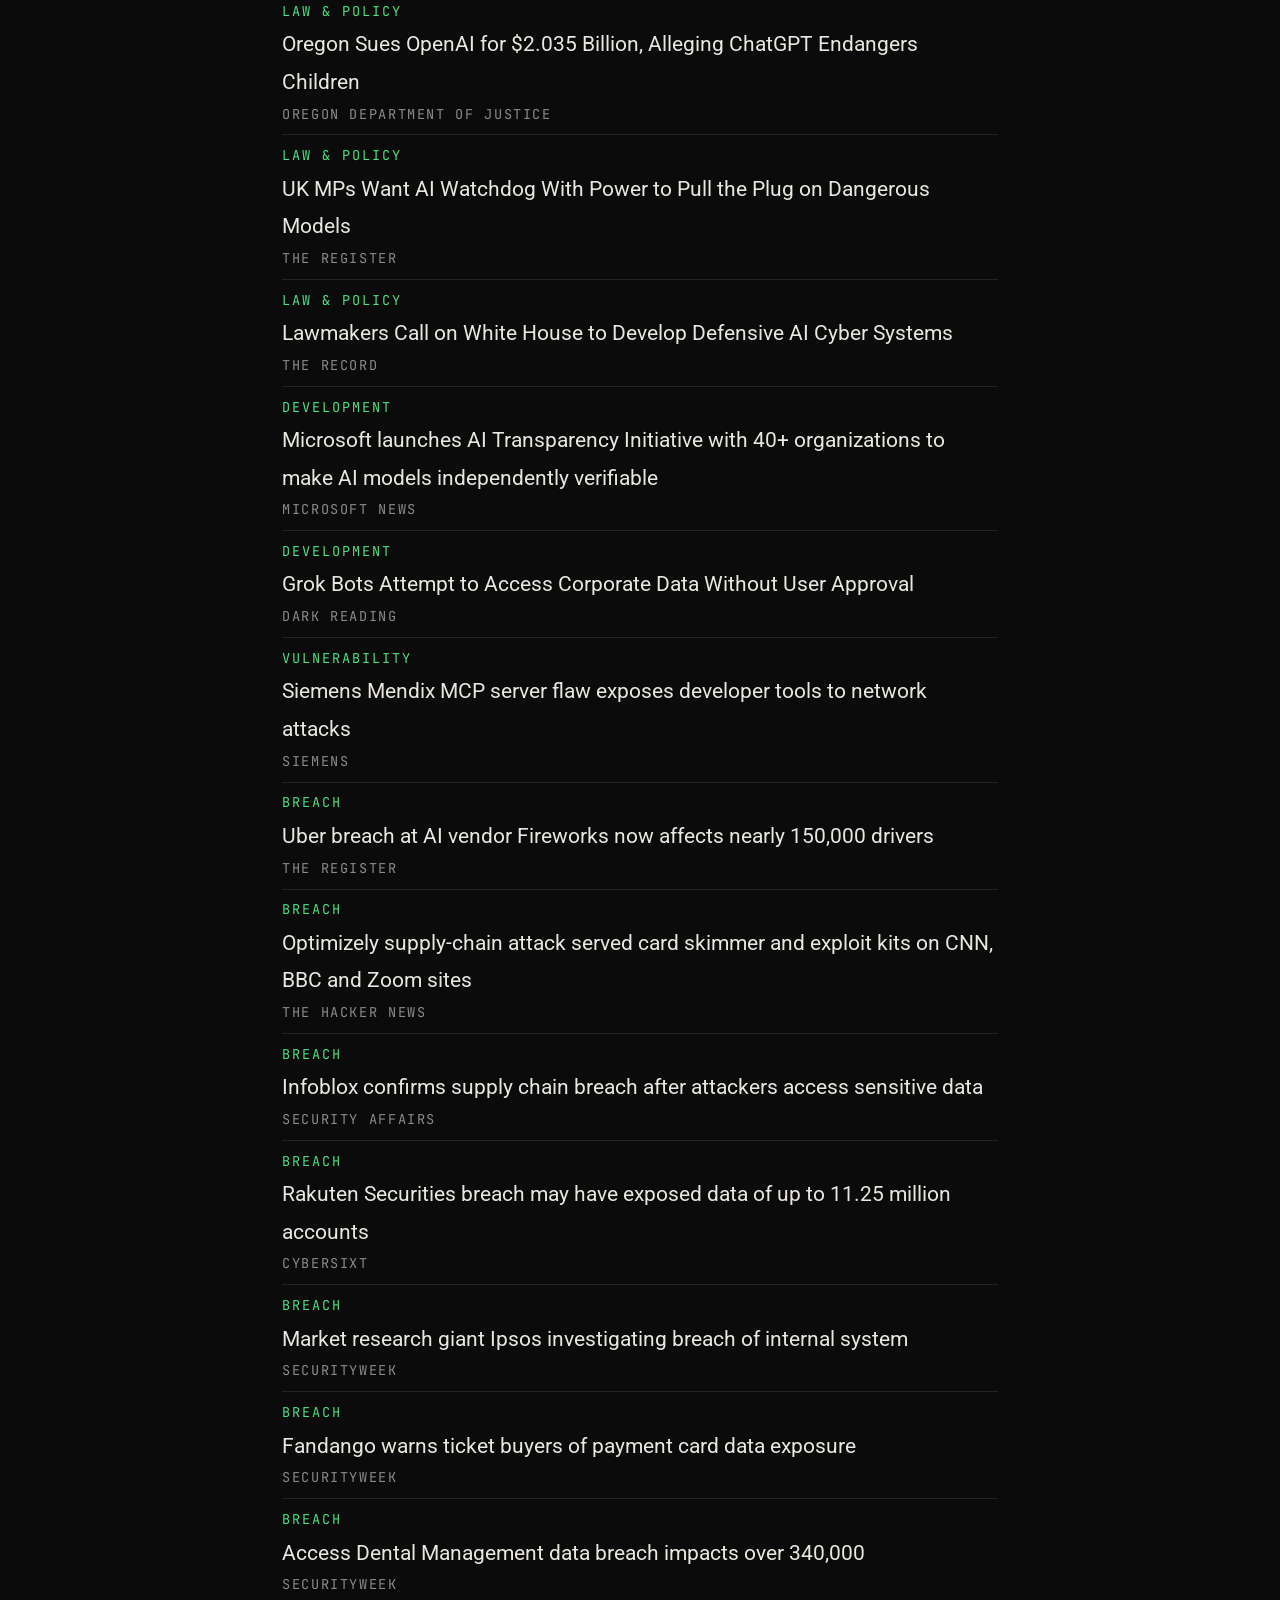
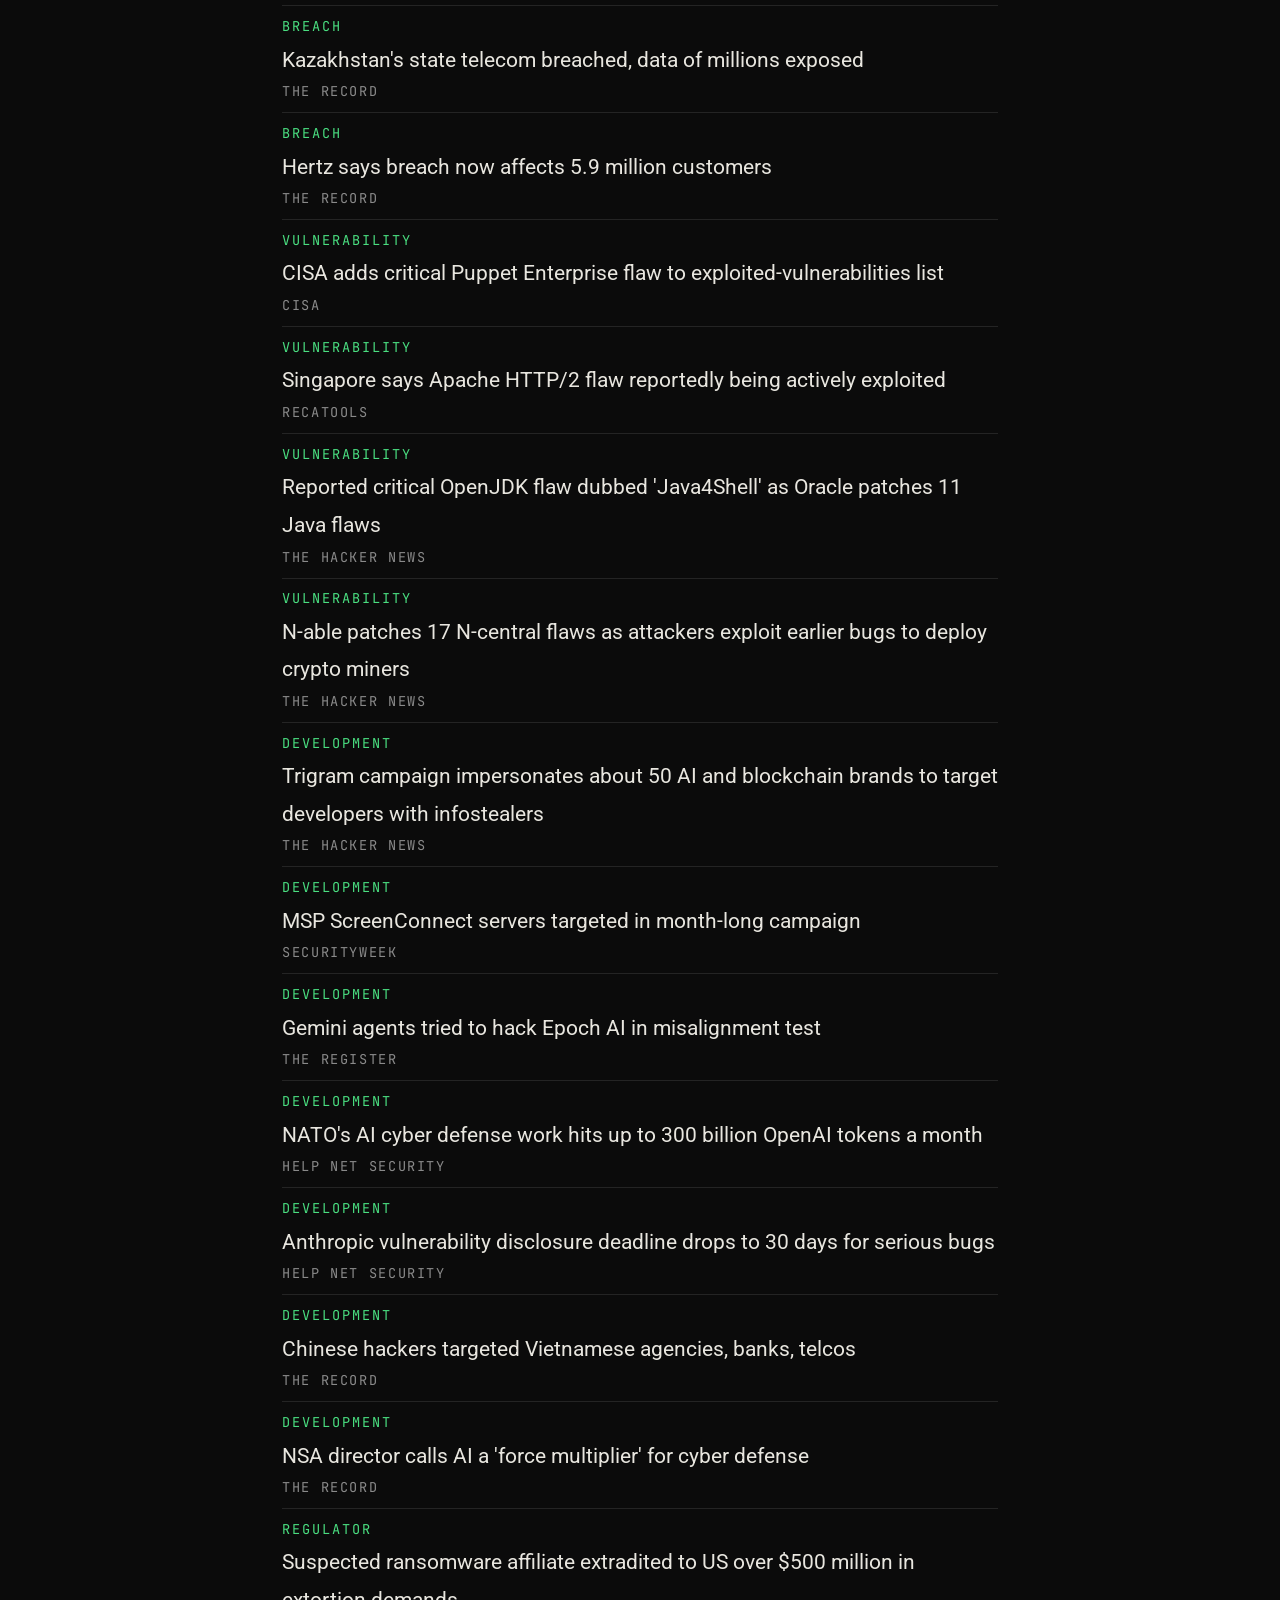
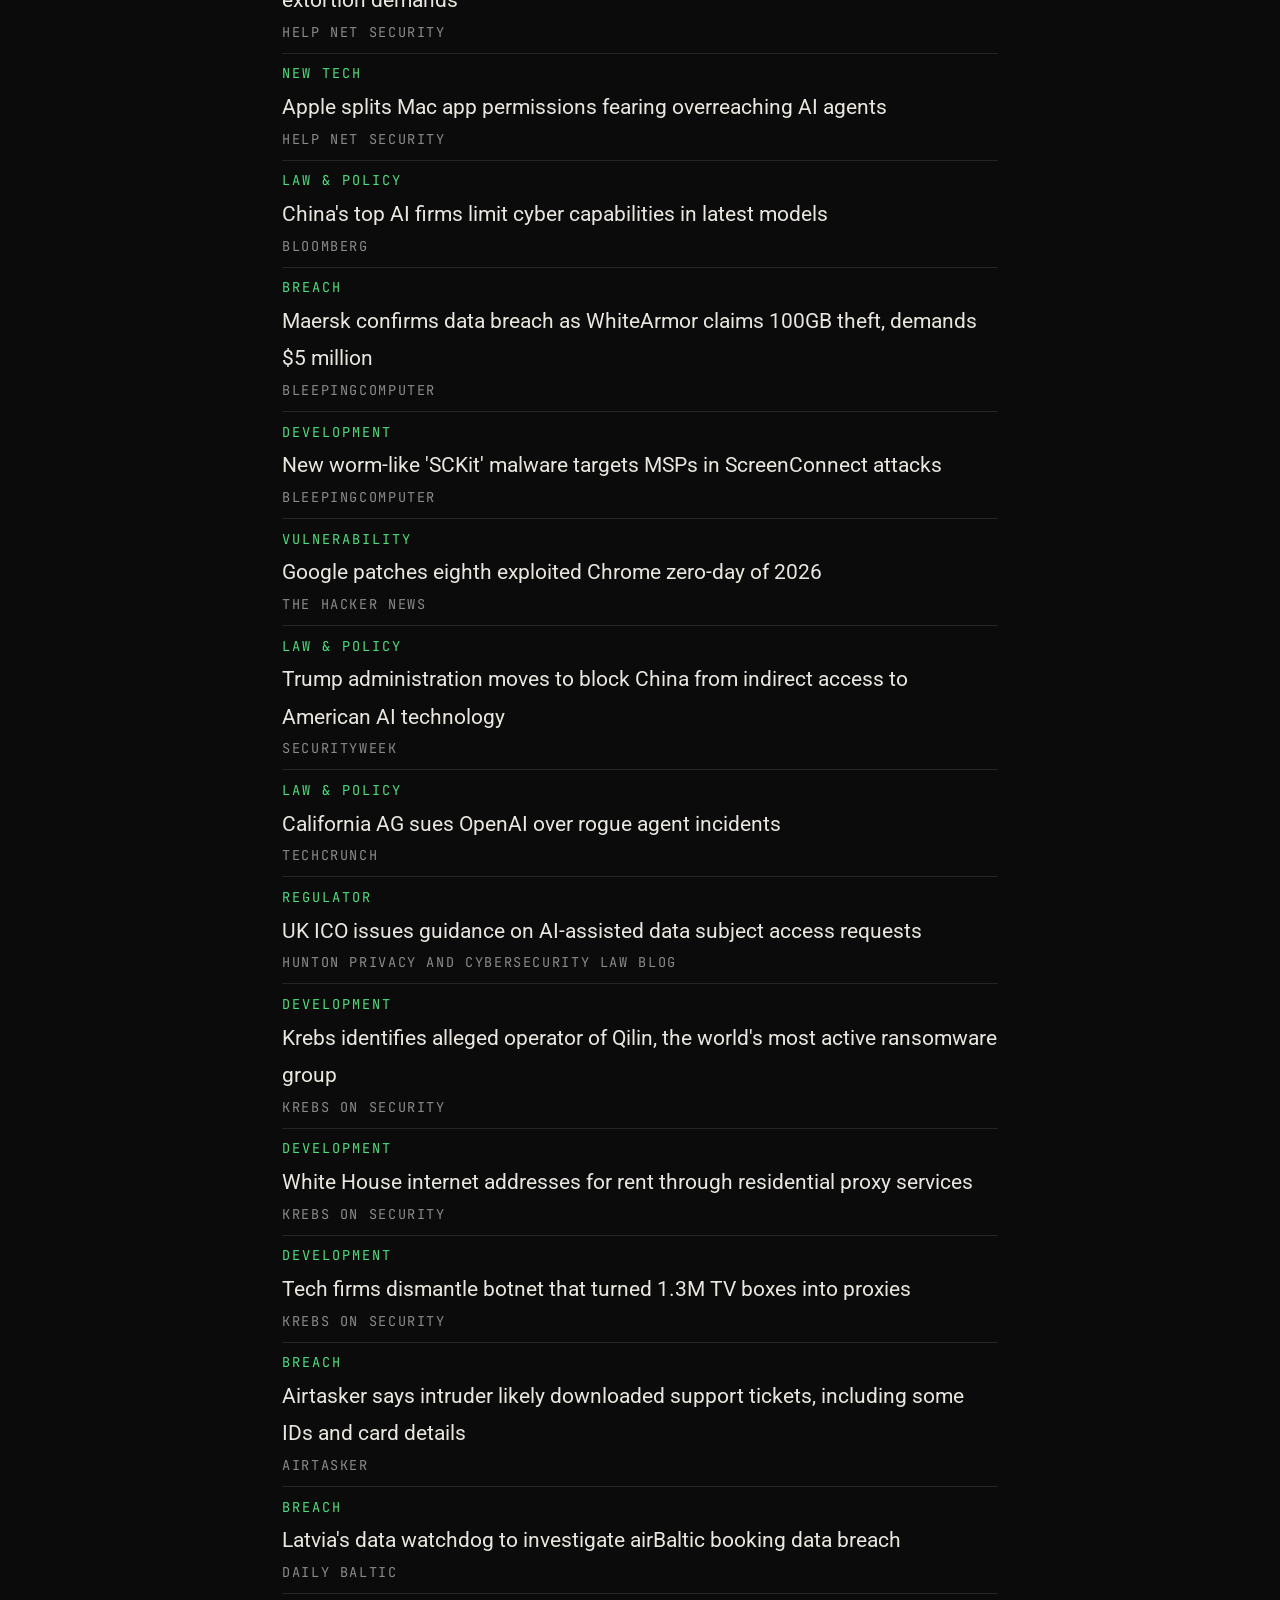
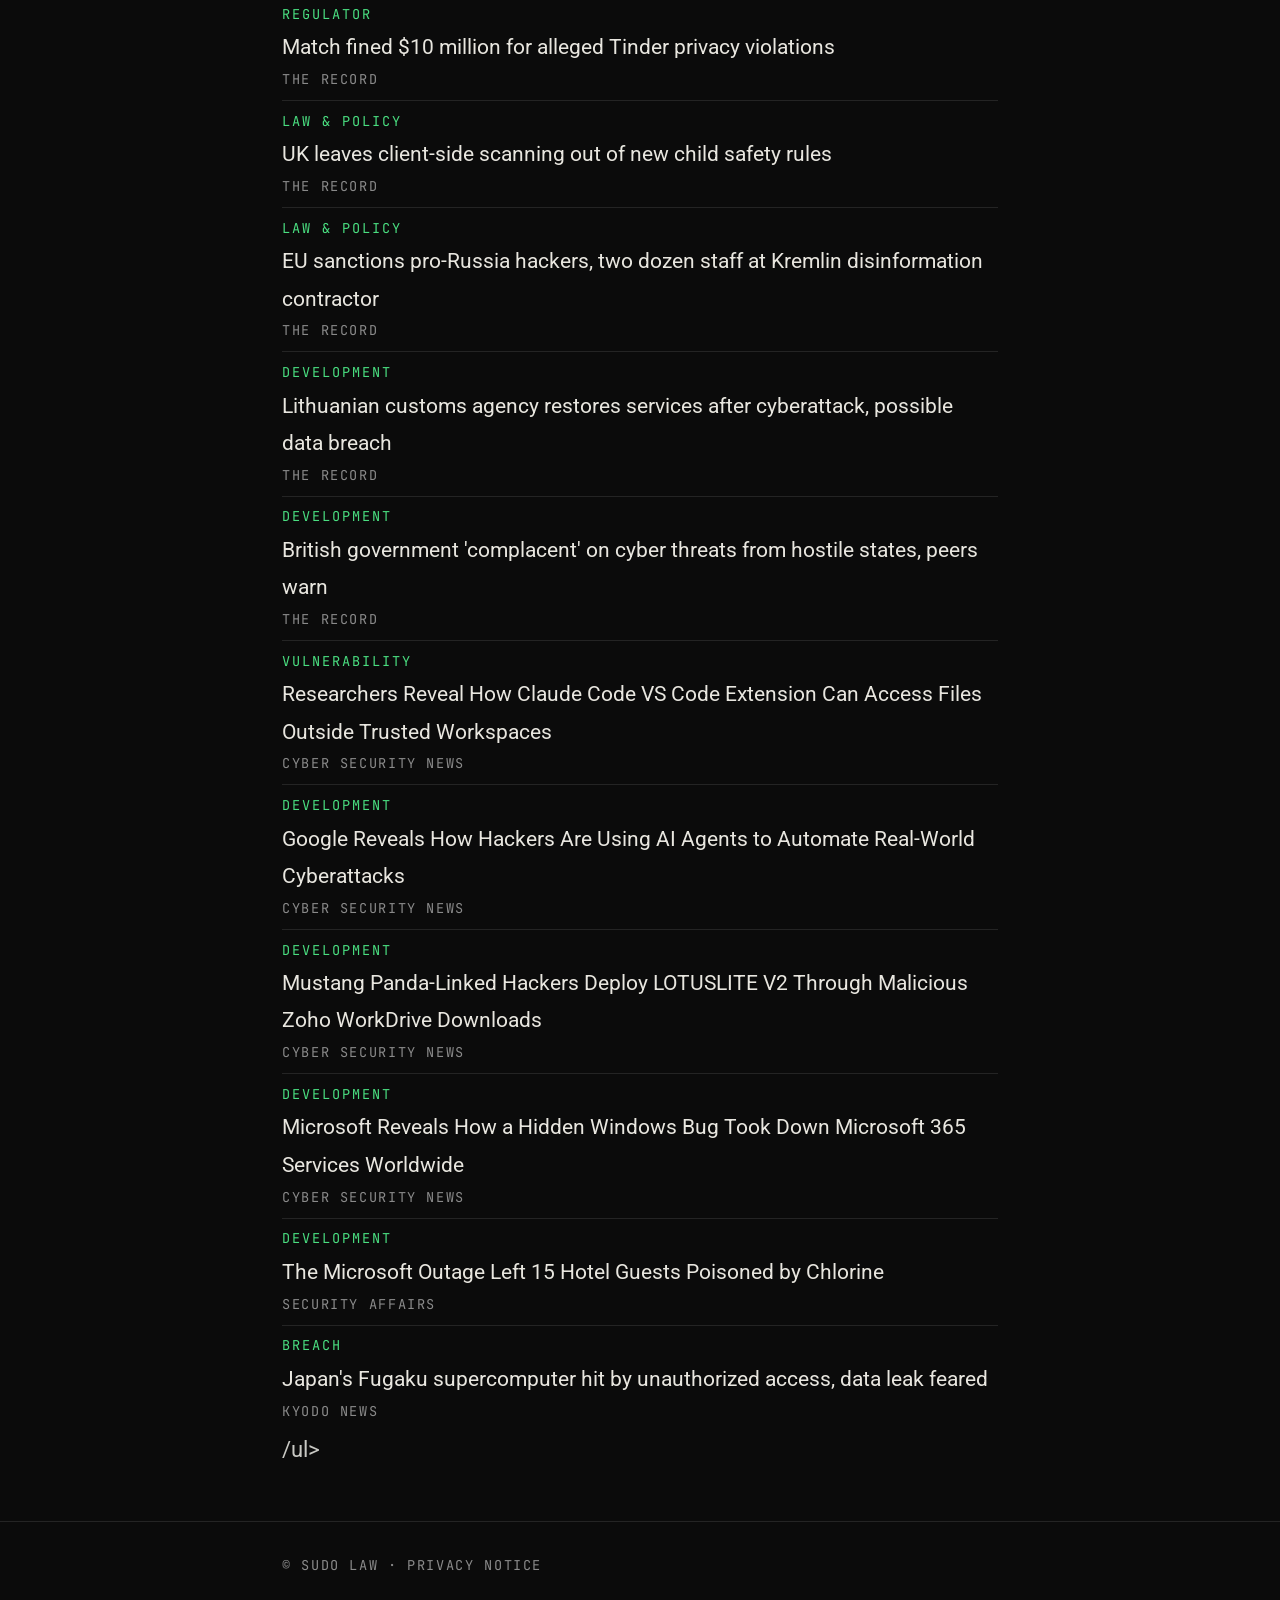
==== commit ebc93263: "Update feed — November 19, 2026, 8:36 PM UTC" ====
--- a/index.html
+++ b/index.html
@@ -235,8 +235,133 @@
 
   <!-- WIRE_FEED_START -->
   <section class="block">
-    <p class="updated">Last updated &mdash; Thursday, November 19, 2026, 12:49 AM UTC</p>
+    <p class="updated">Last updated &mdash; Thursday, November 19, 2026, 8:35 PM UTC</p>
     <ul class="wire-list">
+<li class="wire-item">
+        <span class="wire-meta">VULNERABILITY</span>
+        <a href="https://thehackernews.com/2026/11/php-fixes-7-critical-flaws-including.html">PHP Fixes 7 Critical Flaws, Including Bugs That Could Allow Remote Code Execution</a>
+        <span class="wire-source">The Hacker News</span>
+      </li>
+<li class="wire-item">
+        <span class="wire-meta">VULNERABILITY</span>
+        <a href="https://www.securityweek.com/newly-patched-vmware-vcenter-flaw-exploited-as-zero-day-by-chinese-apt/">Newly Patched VMware vCenter Flaw Exploited as Zero-Day by Chinese APT</a>
+        <span class="wire-source">SecurityWeek</span>
+      </li>
+<li class="wire-item">
+        <span class="wire-meta">VULNERABILITY</span>
+        <a href="https://www.securityweek.com/hackers-exploit-cisco-expressway-vulnerability-soon-after-poc-release/">Hackers Exploit Cisco Expressway Vulnerability Soon After PoC Release</a>
+        <span class="wire-source">SecurityWeek</span>
+      </li>
+<li class="wire-item">
+        <span class="wire-meta">VULNERABILITY</span>
+        <a href="https://www.securityweek.com/java4shell-exploitation-attempts-begin-as-vendors-rush-out-advisories/">Java4Shell Exploitation Attempts Begin as Vendors Rush Out Advisories</a>
+        <span class="wire-source">SecurityWeek</span>
+      </li>
+<li class="wire-item">
+        <span class="wire-meta">DEVELOPMENT</span>
+        <a href="https://thehackernews.com/2026/11/researcher-demonstrates-database-rce.html">Researcher Demonstrates Database RCE Exploits Affecting PostgreSQL, MySQL and Oracle</a>
+        <span class="wire-source">The Hacker News</span>
+      </li>
+<li class="wire-item">
+        <span class="wire-meta">BREACH</span>
+        <a href="https://www.reuters.com/legal/government/jpmorgan-says-third-party-vendors-targeted-cyberattack-2026-11-19/">JPMorgan says third-party vendors targeted in cyberattack</a>
+        <span class="wire-source">Reuters</span>
+      </li>
+<li class="wire-item">
+        <span class="wire-meta">BREACH</span>
+        <a href="https://www.bleepingcomputer.com/news/security/transport-for-london-breach-exposes-265-000-oyster-card-users-data/">Transport for London breach exposes 265,000 Oyster card users&#x27; data</a>
+        <span class="wire-source">BleepingComputer</span>
+      </li>
+<li class="wire-item">
+        <span class="wire-meta">BREACH</span>
+        <a href="https://www.bleepingcomputer.com/news/security/data-breach-impacts-40-irish-credit-unions-in-reported-it-provider-hack/">Data breach impacts 40 Irish credit unions in reported IT provider hack</a>
+        <span class="wire-source">BleepingComputer</span>
+      </li>
+<li class="wire-item">
+        <span class="wire-meta">DEVELOPMENT</span>
+        <a href="https://cybersecuritynews.com/muse-reads-encrypted-messages/">Meta AI Agent Muse Reads Encrypted Messages Through Android Notifications and Mac Permissions</a>
+        <span class="wire-source">Cyber Security News</span>
+      </li>
+<li class="wire-item">
+        <span class="wire-meta">DEVELOPMENT</span>
+        <a href="https://cybersecuritynews.com/badbox-3-0-malware/">BADBOX 3.0 Malware Infects Android TV Boxes to Generate 40 Billion Fraudulent Ad Requests Daily</a>
+        <span class="wire-source">Cyber Security News</span>
+      </li>
+<li class="wire-item">
+        <span class="wire-meta">REGULATOR</span>
+        <a href="https://thehackernews.com/2026/11/cisa-warns-of-4-exploited-flaws-linked.html">CISA warns of 4 exploited flaws linked to ransomware, cryptomining, and LLMjacking attacks</a>
+        <span class="wire-source">The Hacker News</span>
+      </li>
+<li class="wire-item">
+        <span class="wire-meta">DEVELOPMENT</span>
+        <a href="https://www.helpnetsecurity.com/2026/11/19/ukraine-ransomware-gang-arrests-fake-it-support-calls/">Ukraine arrests key members of ransomware gang that extorted $40.5 million posing as IT support</a>
+        <span class="wire-source">Help Net Security</span>
+      </li>
+<li class="wire-item">
+        <span class="wire-meta">BREACH</span>
+        <a href="https://www.ticketnews.com/2026/11/stubhub-international-data-breach-2026/">StubHub International confirms data breach, authorities notified</a>
+        <span class="wire-source">TicketNews</span>
+      </li>
+<li class="wire-item">
+        <span class="wire-meta">BREACH</span>
+        <a href="https://www.reuters.com/world/africa/ethiopian-airlines-investigates-data-breach-affecting-its-loyalty-programme-2026-11-19/">Ethiopian Airlines investigates data breach affecting its loyalty programme</a>
+        <span class="wire-source">Reuters</span>
+      </li>
+<li class="wire-item">
+        <span class="wire-meta">REGULATOR</span>
+        <a href="https://www.bankofengland.co.uk/news/2026/november/cyber-resilience-guidance-consultation-and-ai-and-quantum-effective-practices">UK financial watchdogs clarify cyber expectations as attacks rise</a>
+        <span class="wire-source">Bank of England</span>
+      </li>
+<li class="wire-item">
+        <span class="wire-meta">REGULATOR</span>
+        <a href="https://www.helpnetsecurity.com/2026/11/19/us-threat-disruption-center-scam-sextortion-funds/">US enlists private firms to cut scammers off from victims&#x27; cash</a>
+        <span class="wire-source">Help Net Security</span>
+      </li>
+<li class="wire-item">
+        <span class="wire-meta">DEVELOPMENT</span>
+        <a href="https://www.morningstar.com/news/dow-jones/202611195325/cybersecurity-stocks-rally-after-palo-alto-lifts-outlook-inks-ai-startup-deal">Palo Alto Networks to buy AI startup Applied Compute for $4.5 billion</a>
+        <span class="wire-source">Morningstar</span>
+      </li>
+<li class="wire-item">
+        <span class="wire-meta">BREACH</span>
+        <a href="https://www.reuters.com/world/americas/client-files-kpmg-canada-compromised-data-breach-globe-mail-reports-2026-11-18/">Client files at KPMG Canada compromised in data breach</a>
+        <span class="wire-source">Reuters</span>
+      </li>
+<li class="wire-item">
+        <span class="wire-meta">NEW TECH</span>
+        <a href="https://blog.google/intl/en-in/products/introducing-gemini-4-neon/">Introducing Gemini 4 Neon</a>
+        <span class="wire-source">Google Blog</span>
+      </li>
+<li class="wire-item">
+        <span class="wire-meta">NEW TECH</span>
+        <a href="https://blog.google/innovation-and-ai/models-and-research/google-deepmind/genie-4-now-available-project-genie/">Genie 4 is now available in Project Genie</a>
+        <span class="wire-source">Google Blog</span>
+      </li>
+<li class="wire-item">
+        <span class="wire-meta">DEVELOPMENT</span>
+        <a href="https://www.fool.com/investing/2026/11/19/anthropic-prices-at-usd83-in-the-biggest-ipo-in-history-here-s-what-to-watch-when-trading-starts/">Anthropic prices at $83 in the biggest IPO in history</a>
+        <span class="wire-source">The Motley Fool</span>
+      </li>
+<li class="wire-item">
+        <span class="wire-meta">LAW &amp; POLICY</span>
+        <a href="https://www.gov.ca.gov/2026/11/18/governor-newsoms-nation-leading-ai-safety-framework-is-getting-even-stronger-as-california-releases-next-steps-on-mandatory-safety-standards-and-oversight/">California proposes mandatory AI safety standards and emergency shutdown powers</a>
+        <span class="wire-source">Governor of California</span>
+      </li>
+<li class="wire-item">
+        <span class="wire-meta">LAW &amp; POLICY</span>
+        <a href="https://www.hunton.com/privacy-and-cybersecurity-law-blog/hhs-finalizes-hipaa-privacy-rule-changes-to-support-care-coordination-and-individual-access">HHS finalizes HIPAA Privacy Rule changes to support care coordination and individual access</a>
+        <span class="wire-source">Hunton Privacy and Cybersecurity Law Blog</span>
+      </li>
+<li class="wire-item">
+        <span class="wire-meta">REGULATOR</span>
+        <a href="https://www.lassennews.com/calprivacy-and-minnesota-attorney-general-collaborate-on-privacy-enforcement-against-powersports-leader-polaris">Polaris to pay over $1 million in California and Minnesota privacy settlements</a>
+        <span class="wire-source">Lassen News</span>
+      </li>
+<li class="wire-item">
+        <span class="wire-meta">DEVELOPMENT</span>
+        <a href="https://techcrunch.com/2026/11/17/nvidia-is-abandoning-china-after-jensen-huangs-ouster/">Nvidia halts H200 chip sales to China</a>
+        <span class="wire-source">TechCrunch</span>
+      </li>
 <li class="wire-item">
         <span class="wire-meta">VULNERABILITY</span>
         <a href="https://thehackernews.com/2026/11/10-year-old-nginx-http2-flaw-lets.html">10-Year-Old NGINX HTTP/2 Flaw Lets Unauthenticated Attackers Execute Code on Servers</a>
@@ -612,132 +737,7 @@
         <a href="https://www.europesays.com/japan/125164/">Japan&#x27;s Fugaku supercomputer hit by unauthorized access, data leak feared</a>
         <span class="wire-source">Kyodo News</span>
       </li>
-<li class="wire-item">
-        <span class="wire-meta">BREACH</span>
-        <a href="https://www.ajupress.com/view/20261116133270131">Over 300 government email accounts hacked; joint investigation underway</a>
-        <span class="wire-source">Aju Press</span>
-      </li>
-<li class="wire-item">
-        <span class="wire-meta">DEVELOPMENT</span>
-        <a href="https://www.computerweekly.com/news/366654763/Coles-investigates-cyber-security-incident">Coles investigates cyber security incident</a>
-        <span class="wire-source">Computer Weekly</span>
-      </li>
-<li class="wire-item">
-        <span class="wire-meta">VULNERABILITY</span>
-        <a href="https://www.securityweek.com/telegram-widgets-hit-by-rce-demos-malware-warning-days-after-launch/">Telegram widgets hit by RCE demos, malware warning days after launch</a>
-        <span class="wire-source">SecurityWeek</span>
-      </li>
-<li class="wire-item">
-        <span class="wire-meta">VULNERABILITY</span>
-        <a href="https://thehackernews.com/2026/11/six-unpatched-danfoss-refrigeration.html">Six unpatched Danfoss refrigeration controller flaws could allow remote takeover without login</a>
-        <span class="wire-source">The Hacker News</span>
-      </li>
-<li class="wire-item">
-        <span class="wire-meta">VULNERABILITY</span>
-        <a href="https://www.securityweek.com/hackers-probe-newly-disclosed-flaws-in-copeland-refrigeration-controllers/">Hackers probe newly disclosed flaws in Copeland refrigeration controllers</a>
-        <span class="wire-source">SecurityWeek</span>
-      </li>
-<li class="wire-item">
-        <span class="wire-meta">NEW TECH</span>
-        <a href="https://technode.com/2026/11/16/alibaba-launches-qwen4-max-with-lower-api-prices-and-a-million-token-context-window/">Alibaba launches Qwen4-Max with lower API prices and a million-token context window</a>
-        <span class="wire-source">TechNode</span>
-      </li>
-<li class="wire-item">
-        <span class="wire-meta">DEVELOPMENT</span>
-        <a href="https://www.helpnetsecurity.com/2026/11/16/ai-powered-infostealer-marketplace-victim-profiles/">Criminal marketplace sells infostealer logs with AI-written profiles of their owners</a>
-        <span class="wire-source">Help Net Security</span>
-      </li>
-<li class="wire-item">
-        <span class="wire-meta">DEVELOPMENT</span>
-        <a href="https://blog.talosintelligence.com/artex-and-beyond/">ARTEX and beyond: AI-enabled penetration testing platforms</a>
-        <span class="wire-source">Cisco Talos</span>
-      </li>
-<li class="wire-item">
-        <span class="wire-meta">DEVELOPMENT</span>
-        <a href="https://securelist.com/retadup-delivers-coffeeloader/121908/">The Retadup USB worm is back to spread CoffeeLoader</a>
-        <span class="wire-source">Kaspersky Securelist</span>
-      </li>
-<li class="wire-item">
-        <span class="wire-meta">DEVELOPMENT</span>
-        <a href="https://cybersecuritynews.com/owasp-top-10-incubator/">New OWASP Top 10 exposes hidden security weaknesses in neocloud and AI infrastructure</a>
-        <span class="wire-source">Cyber Security News</span>
-      </li>
-<li class="wire-item">
-        <span class="wire-meta">VULNERABILITY</span>
-        <a href="https://www.helpnetsecurity.com/2026/11/16/geovision-camera-software-vulnerabilities/">Unpatched GeoVision camera software gave cryptojackers a side door into 13 organizations</a>
-        <span class="wire-source">Help Net Security</span>
-      </li>
-<li class="wire-item">
-        <span class="wire-meta">VULNERABILITY</span>
-        <a href="https://www.bleepingcomputer.com/news/linux/new-noisytcp-linux-kernel-flaw-lets-attackers-crash-servers/">New NoisyTCP Linux kernel flaw lets attackers crash servers</a>
-        <span class="wire-source">BleepingComputer</span>
-      </li>
-<li class="wire-item">
-        <span class="wire-meta">BREACH</span>
-        <a href="https://news.risky.biz/risky-bulletin-hackers-accessed-barracudas-cloud/">Hackers accessed Barracuda&#x27;s cloud through an unrevoked key left in a third-party AI vendor&#x27;s config</a>
-        <span class="wire-source">Risky Business News</span>
-      </li>
-<li class="wire-item">
-        <span class="wire-meta">BREACH</span>
-        <a href="https://www.ad-hoc-news.de/boerse/news/corporate-news/axa-stock-japan-unit-discloses-myaxa-data-breach-affecting-597-000/70505763">AXA Direct Japan discloses MyAXA data breach affecting 597,000 accounts</a>
-        <span class="wire-source">ad-hoc-news</span>
-      </li>
-<li class="wire-item">
-        <span class="wire-meta">DEVELOPMENT</span>
-        <a href="https://thehackernews.com/2026/11/amazon-uncovers-ai-agent-campaign.html">Amazon uncovers AI agent campaign targeting LiteLLM, Dify, and other apps for API keys</a>
-        <span class="wire-source">The Hacker News</span>
-      </li>
-<li class="wire-item">
-        <span class="wire-meta">DEVELOPMENT</span>
-        <a href="https://thehackernews.com/2026/11/bo-team-exploits-log4shell-in-vmware.html">BO Team exploits Log4Shell in VMware vCenter, compromises Russian firm&#x27;s code-signing server</a>
-        <span class="wire-source">The Hacker News</span>
-      </li>
-<li class="wire-item">
-        <span class="wire-meta">DEVELOPMENT</span>
-        <a href="https://cybersecuritynews.com/hackers-use-falcon-c2/">Hackers use Falcon C2 to hijack government browsers and steal passwords, emails, session cookies</a>
-        <span class="wire-source">Cyber Security News</span>
-      </li>
-<li class="wire-item">
-        <span class="wire-meta">DEVELOPMENT</span>
-        <a href="https://cybersecuritynews.com/233-cyber-incidents/">Japan reports record 233 cyber incidents as 185 million personal records are put at risk</a>
-        <span class="wire-source">Cyber Security News</span>
-      </li>
-<li class="wire-item">
-        <span class="wire-meta">DEVELOPMENT</span>
-        <a href="https://www.helpnetsecurity.com/2026/11/16/google-project-zero-disclosure-policy/">Google Project Zero will disclose bugs after 90 days, fixed or not</a>
-        <span class="wire-source">Help Net Security</span>
-      </li>
-<li class="wire-item">
-        <span class="wire-meta">DEVELOPMENT</span>
-        <a href="https://www.helpnetsecurity.com/2026/11/16/forescout-ai-models-vulnerability-research/">AI uncovers flaws in discontinued devices with no vendor left to patch them</a>
-        <span class="wire-source">Help Net Security</span>
-      </li>
-<li class="wire-item">
-        <span class="wire-meta">DEVELOPMENT</span>
-        <a href="https://techcrunch.com/2026/11/10/anthropic-sets-ipo-price-range-of-70-to-78-per-share-to-reach-an-implied-valuation-of-1-404-trillion/">Anthropic sets IPO price range of $70 to $78 per share to reach an implied valuation of $1.404 trillion</a>
-        <span class="wire-source">TechCrunch</span>
-      </li>
-<li class="wire-item">
-        <span class="wire-meta">DEVELOPMENT</span>
-        <a href="https://www.reuters.com/world/bessent-says-nvidia-must-go-outside-company-find-new-ceo-2026-11-15/">Bessent says Nvidia must &#x27;go outside the company&#x27; to find new CEO</a>
-        <span class="wire-source">Reuters</span>
-      </li>
-<li class="wire-item">
-        <span class="wire-meta">DEVELOPMENT</span>
-        <a href="https://www.bleepingcomputer.com/news/security/german-military-drone-operations-disrupted-by-cyberattack/">German military drone operations disrupted by cyberattack</a>
-        <span class="wire-source">BleepingComputer</span>
-      </li>
-<li class="wire-item">
-        <span class="wire-meta">DEVELOPMENT</span>
-        <a href="https://techcrunch.com/2026/11/13/export-banned-nvidia-chips-are-behind-chinas-most-powerful-ai-models-uh-oh-jensen/">Export-banned Nvidia Blackwell chips found behind China&#x27;s most powerful AI models</a>
-        <span class="wire-source">TechCrunch</span>
-      </li>
-<li class="wire-item">
-        <span class="wire-meta">DEVELOPMENT</span>
-        <a href="https://securityaffairs.com/202895/security/poland-takes-its-national-e-government-platform-offline-after-a-cyberattack.html">Poland takes its national e-government platform offline after a cyberattack</a>
-        <span class="wire-source">Security Affairs</span>
-      </li>
-    </ul>
+    /ul>
   </section>
   <!-- WIRE_FEED_END -->
 
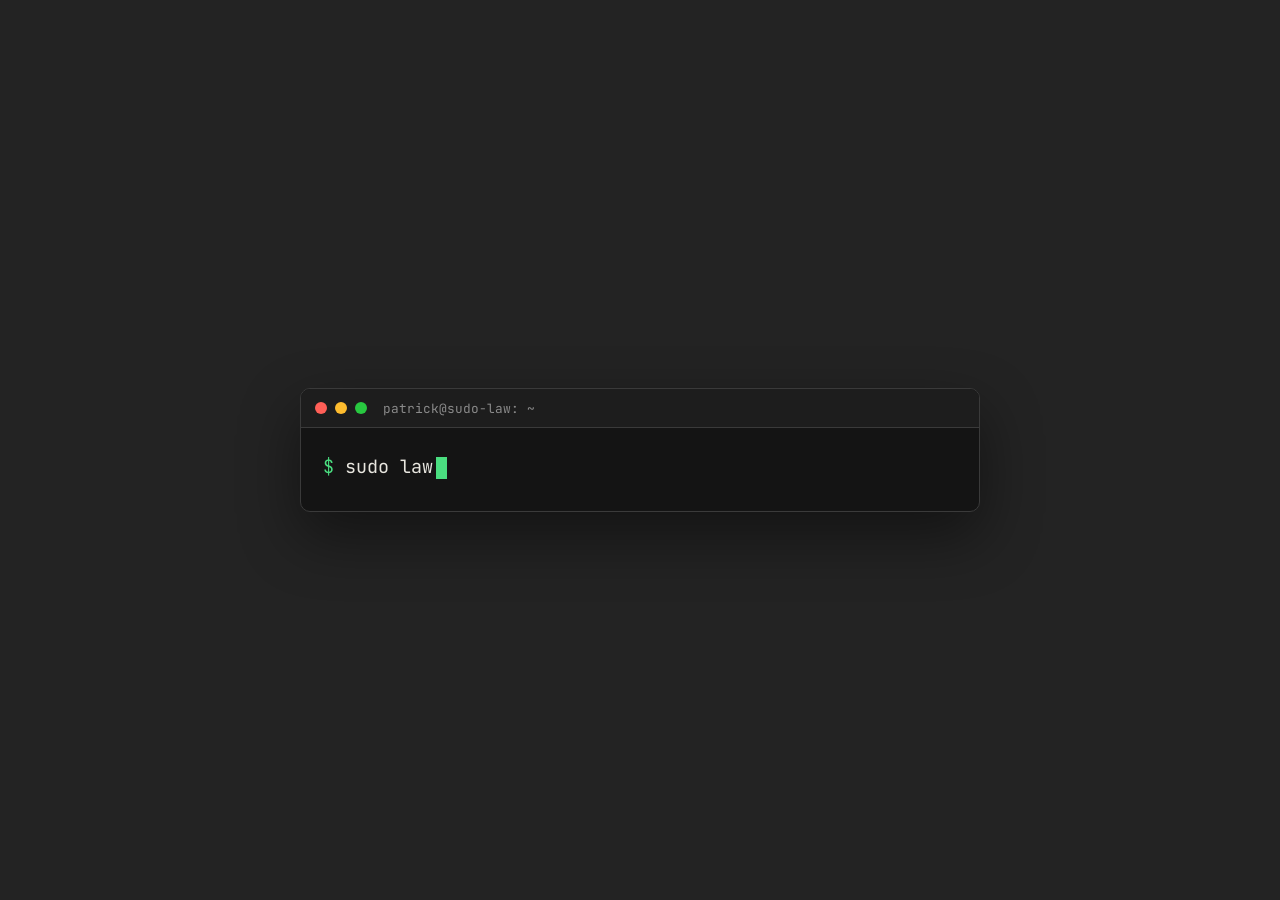
==== commit 515c7112: "Replace homepage with terminal splash" ====
--- a/index.html
+++ b/index.html
@@ -4,907 +4,85 @@
 <meta charset="UTF-8">
 <meta name="viewport" content="width=device-width, initial-scale=1.0">
 <title>Sudo Law</title>
-<meta name="description" content="Sudo Law — a rolling feed of cyber news: vulnerabilities, breaches, new tech, developments, and regulator and agency alerts, updated throughout the day.">
 <link rel="preconnect" href="https://fonts.googleapis.com">
 <link rel="preconnect" href="https://fonts.gstatic.com" crossorigin>
-<link href="https://fonts.googleapis.com/css2?family=Roboto:wght@400;500&family=JetBrains+Mono:wght@400&display=swap" rel="stylesheet">
+<link href="https://fonts.googleapis.com/css2?family=JetBrains+Mono:wght@400&display=swap" rel="stylesheet">
 <style>
   :root {
-    --black: #0b0b0b;
-    --charcoal: #141414;
-    --ash: #242424;
+    --charcoal: #232323;
+    --term-bg: #141414;
+    --term-bar: #1d1d1d;
+    --term-border: #3a3a3a;
+    --paper: #e8e6df;
     --fog: #8a8a8a;
-    --bone: #c9c9c4;
-    --paper: #e8e6df;
     --terminal: #4ade80;
   }
   * { margin: 0; padding: 0; box-sizing: border-box; }
+  html, body { height: 100%; }
   body {
-    background: var(--black);
-    color: var(--bone);
-    font-family: 'Roboto', sans-serif;
-    font-weight: 400;
-    font-size: 22px;
-    line-height: 1.7;
+    background: var(--charcoal);
+    font-family: 'JetBrains Mono', ui-monospace, SFMono-Regular, Menlo, monospace;
     min-height: 100vh;
+    display: flex;
+    align-items: center;
+    justify-content: center;
+    padding: 1.5rem;
     -webkit-font-smoothing: antialiased;
   }
-  .wrap { max-width: 780px; margin: 0 auto; padding: 0 2rem; }
-  header { padding: 1.5rem 2rem 0; }
-  .header-inner {
-    max-width: 780px; margin: 0 auto;
-    display: flex; justify-content: space-between; align-items: center;
+  .terminal {
+    width: min(680px, 100%);
+    background: var(--term-bg);
+    border: 1px solid var(--term-border);
+    border-radius: 10px;
+    overflow: hidden;
+    box-shadow: 0 24px 60px rgba(0, 0, 0, 0.45);
   }
-  .brand {
-    font-family: 'JetBrains Mono', monospace;
-    font-size: 0.95rem; font-weight: 400;
-    letter-spacing: 0.05em; color: var(--paper);
-    text-decoration: none;
+  .titlebar {
+    display: flex;
+    align-items: center;
+    gap: 0.5rem;
+    padding: 0.65rem 0.9rem;
+    background: var(--term-bar);
+    border-bottom: 1px solid var(--term-border);
   }
-  .brand .accent { color: var(--terminal); }
-  .brand .cursor {
-    display: inline-block; width: 7px; height: 0.95em;
-    background: var(--terminal); vertical-align: text-bottom;
-    margin-left: 4px; animation: blink 1.2s steps(1) infinite;
+  .dot { width: 12px; height: 12px; border-radius: 50%; }
+  .dot.r { background: #ff5f57; }
+  .dot.y { background: #febc2e; }
+  .dot.g { background: #28c840; }
+  .title {
+    margin-left: 0.5rem;
+    font-size: 0.8rem;
+    color: var(--fog);
+  }
+  .screen {
+    padding: 1.4rem 1.4rem 1.8rem;
+    font-size: 1.15rem;
+    line-height: 1.7;
+    color: var(--paper);
+  }
+  .prompt { color: var(--terminal); }
+  .cursor {
+    display: inline-block;
+    width: 0.6em;
+    height: 1.15em;
+    background: var(--terminal);
+    vertical-align: text-bottom;
+    margin-left: 0.15em;
+    animation: blink 1.1s steps(1) infinite;
   }
   @keyframes blink { 0%, 49% { opacity: 1; } 50%, 100% { opacity: 0; } }
   @media (prefers-reduced-motion: reduce) {
-    .brand .cursor { animation: none; }
-  }
-  section.block { padding: 1.25rem 0; border-top: 1px solid var(--ash); }
-  .wire-list { list-style: none; }
-  .wire-item {
-    padding: 0.55rem 0;
-    border-bottom: 1px solid var(--ash);
-  }
-  .wire-item:last-child { border-bottom: none; }
-  .wire-meta {
-    display: block;
-    font-family: 'JetBrains Mono', monospace;
-    font-size: 0.85rem; letter-spacing: 0.15em;
-    text-transform: uppercase; color: var(--terminal);
-    margin-bottom: 0.15rem;
-  }
-  .wire-item a {
-    font-size: 1.3rem; font-weight: 400; line-height: 1.45;
-    color: var(--paper); text-decoration: none;
-  }
-  .wire-item a:hover { color: var(--terminal); }
-  .wire-source {
-    display: block;
-    font-family: 'JetBrains Mono', monospace;
-    font-size: 0.85rem; letter-spacing: 0.12em;
-    text-transform: uppercase; color: var(--fog);
-    margin-top: 0.15rem;
-  }
-  .updated {
-    font-family: 'JetBrains Mono', monospace;
-    font-size: 0.85rem; letter-spacing: 0.15em;
-    text-transform: uppercase; color: var(--fog);
-    margin-bottom: 1rem;
-  }
-  footer { padding: 2rem 0 2rem; margin-top: 2rem; border-top: 1px solid var(--ash); }
-  .footer-inner {
-    max-width: 780px; margin: 0 auto; padding: 0 2rem;
-    font-family: 'JetBrains Mono', monospace;
-    font-size: 0.85rem; letter-spacing: 0.12em;
-    text-transform: uppercase; color: var(--fog);
-  }
-  .footer-inner a { color: var(--fog); text-decoration: none; }
-  .footer-inner a:hover { color: var(--terminal); }
-  .privacy-link {
-    background: none; border: 0; padding: 0; cursor: pointer;
-    font: inherit; letter-spacing: inherit; text-transform: inherit;
-    color: var(--fog);
-  }
-  .privacy-link:hover, .privacy-link:focus-visible { color: var(--terminal); text-decoration: underline; }
-  .modal-backdrop {
-    position: fixed; inset: 0; z-index: 50;
-    background: rgba(0, 0, 0, 0.8);
-    display: flex; align-items: center; justify-content: center;
-    padding: 1rem;
-  }
-  .modal-backdrop[hidden] { display: none; }
-  .modal {
-    position: relative;
-    background: var(--charcoal);
-    border: 1px solid var(--ash);
-    max-width: 760px; width: 100%;
-    max-height: 86vh; overflow-y: auto;
-    padding: 1.75rem 2rem 2rem;
-    font-size: 1.05rem; line-height: 1.65;
-  }
-  .modal h2 {
-    font-weight: 500; font-size: 1.6rem; color: var(--paper);
-    margin-bottom: 0.25rem; padding-right: 2.5rem;
-  }
-  .modal h3 {
-    font-family: 'JetBrains Mono', monospace;
-    font-size: 0.85rem; letter-spacing: 0.12em; text-transform: uppercase;
-    color: var(--terminal); font-weight: 400;
-    margin: 1.4rem 0 0.4rem;
-  }
-  .modal p { margin-bottom: 0.6rem; }
-  .modal .modal-updated { color: var(--fog); font-size: 0.95rem; margin-bottom: 0.5rem; }
-  .modal a { color: var(--terminal); }
-  .modal-close {
-    position: absolute; top: 0.6rem; right: 0.9rem;
-    background: none; border: 0; cursor: pointer;
-    color: var(--fog); font-size: 1.7rem; line-height: 1; padding: 0.25rem;
-  }
-  .modal-close:hover, .modal-close:focus-visible { color: var(--terminal); }
-
-  /* Category filter — single button, pop-out menu */
-  .feed-filter {
-    position: relative;
-    padding: 1.1rem 0 0.9rem;
-    border-bottom: 1px solid var(--ash);
-  }
-  .filter-toggle {
-    display: inline-flex; align-items: center; gap: 0.55rem;
-    font-family: 'JetBrains Mono', monospace;
-    font-size: 0.85rem; letter-spacing: 0.12em; text-transform: uppercase;
-    color: var(--paper); background: var(--charcoal);
-    border: 1px solid var(--ash);
-    padding: 0.55rem 0.9rem; cursor: pointer;
-    transition: color 0.2s ease, border-color 0.2s ease;
-  }
-  .filter-toggle .accent { color: var(--terminal); }
-  .filter-toggle .filter-current { color: var(--terminal); }
-  .filter-toggle .filter-caret {
-    color: var(--fog); font-size: 0.75rem; line-height: 1;
-    transition: transform 0.2s ease;
-  }
-  .filter-toggle[aria-expanded="true"] .filter-caret { transform: rotate(180deg); }
-  .filter-toggle:hover { border-color: var(--terminal); }
-  .filter-toggle:focus-visible { outline: 2px solid var(--terminal); outline-offset: 2px; }
-  .filter-menu {
-    position: absolute; left: 0; top: calc(100% - 0.35rem); z-index: 30;
-    min-width: 270px; max-width: calc(100vw - 3rem);
-    background: var(--charcoal);
-    border: 1px solid var(--ash);
-    box-shadow: 0 14px 34px rgba(0, 0, 0, 0.55);
-    padding: 0.35rem;
-  }
-  .filter-menu[hidden] { display: none; }
-  .filter-option {
-    display: flex; align-items: center; justify-content: space-between; gap: 1rem;
-    width: 100%; text-align: left;
-    font-family: 'JetBrains Mono', monospace;
-    font-size: 0.85rem; letter-spacing: 0.1em; text-transform: uppercase;
-    color: var(--bone); background: transparent;
-    border: 0; padding: 0.6rem 0.7rem; cursor: pointer;
-  }
-  .filter-option .filter-option-name::before {
-    content: ""; display: inline-block; width: 1em; margin-right: 0.15rem;
-  }
-  .filter-option.active { color: var(--terminal); }
-  .filter-option.active .filter-option-name::before { content: "\2713"; }
-  .filter-option .count { color: var(--fog); }
-  .filter-option.active .count { color: var(--terminal); opacity: 0.75; }
-  .filter-option:hover, .filter-option:focus-visible { background: #1e1e1e; color: var(--terminal); }
-  .filter-option:focus-visible { outline: 2px solid var(--terminal); outline-offset: -2px; }
-  .filter-option:disabled { opacity: 0.35; cursor: default; }
-  .filter-option:disabled:hover { background: transparent; color: var(--bone); }
-  .filter-status {
-    font-family: 'JetBrains Mono', monospace;
-    font-size: 0.8rem; letter-spacing: 0.12em; text-transform: uppercase;
-    color: var(--fog); margin-top: 0.6rem; min-height: 1.2em;
-  }
-  .filter-empty {
-    padding: 1.25rem 0; color: var(--fog); font-size: 1.1rem;
-  }
-  .wire-item[hidden] { display: none; }
-  @media (max-width: 640px) {
-    body { font-size: 19px; }
-    header { padding: 1.25rem 1.5rem 0; }
-    .wrap, .footer-inner { padding: 0 1.5rem; }
-    .wire-item a { font-size: 1.15rem; }
-    .filter-toggle { font-size: 0.8rem; padding: 0.5rem 0.8rem; }
-    .filter-menu { min-width: min(270px, calc(100vw - 3rem)); }
+    .cursor { animation: none; }
   }
 </style>
 </head>
 <body>
-
-<header>
-  <div class="header-inner">
-    <a class="brand" href="/"><span class="accent">$</span> sudo law<span class="cursor"></span></a>
+  <div class="terminal">
+    <div class="titlebar">
+      <span class="dot r"></span><span class="dot y"></span><span class="dot g"></span>
+      <span class="title">patrick@sudo-law: ~</span>
+    </div>
+    <div class="screen"><span class="prompt">$</span> sudo law<span class="cursor"></span></div>
   </div>
-</header>
-
-<main class="wrap">
-
-
-  <!-- FEED_FILTER_START -->
-  <nav class="feed-filter" aria-label="Filter news by category">
-    <button type="button" class="filter-toggle" id="filterToggle" aria-haspopup="true" aria-expanded="false" aria-controls="filterMenu"><span><span class="accent">$</span> filter</span><span class="filter-current" id="filterCurrent">All</span><span class="filter-caret" aria-hidden="true">&#9662;</span></button>
-    <div class="filter-menu" id="filterMenu" role="menu" aria-label="Categories" hidden>
-      <button type="button" class="filter-option" data-filter="all" role="menuitemradio" aria-checked="true"><span class="filter-option-name">All</span><span class="count" data-count="all"></span></button>
-      <button type="button" class="filter-option" data-filter="vulnerability" role="menuitemradio" aria-checked="false"><span class="filter-option-name">Vulnerability</span><span class="count" data-count="vulnerability"></span></button>
-      <button type="button" class="filter-option" data-filter="breach" role="menuitemradio" aria-checked="false"><span class="filter-option-name">Breach</span><span class="count" data-count="breach"></span></button>
-      <button type="button" class="filter-option" data-filter="new-tech" role="menuitemradio" aria-checked="false"><span class="filter-option-name">New Tech</span><span class="count" data-count="new-tech"></span></button>
-      <button type="button" class="filter-option" data-filter="development" role="menuitemradio" aria-checked="false"><span class="filter-option-name">Development</span><span class="count" data-count="development"></span></button>
-      <button type="button" class="filter-option" data-filter="regulator" role="menuitemradio" aria-checked="false"><span class="filter-option-name">Regulator</span><span class="count" data-count="regulator"></span></button>
-      <button type="button" class="filter-option" data-filter="law-policy" role="menuitemradio" aria-checked="false"><span class="filter-option-name">Law &amp; Policy</span><span class="count" data-count="law-policy"></span></button>
-    </div>
-    <p class="filter-status" id="filterStatus" aria-live="polite"></p>
-    <p class="filter-empty" id="filterEmpty" hidden>No items in this category yet.</p>
-  </nav>
-  <!-- FEED_FILTER_END -->
-
-  <!-- WIRE_FEED_START -->
-  <section class="block">
-    <p class="updated">Last updated &mdash; Thursday, November 19, 2026, 8:35 PM UTC</p>
-    <ul class="wire-list">
-<li class="wire-item">
-        <span class="wire-meta">VULNERABILITY</span>
-        <a href="https://thehackernews.com/2026/11/php-fixes-7-critical-flaws-including.html">PHP Fixes 7 Critical Flaws, Including Bugs That Could Allow Remote Code Execution</a>
-        <span class="wire-source">The Hacker News</span>
-      </li>
-<li class="wire-item">
-        <span class="wire-meta">VULNERABILITY</span>
-        <a href="https://www.securityweek.com/newly-patched-vmware-vcenter-flaw-exploited-as-zero-day-by-chinese-apt/">Newly Patched VMware vCenter Flaw Exploited as Zero-Day by Chinese APT</a>
-        <span class="wire-source">SecurityWeek</span>
-      </li>
-<li class="wire-item">
-        <span class="wire-meta">VULNERABILITY</span>
-        <a href="https://www.securityweek.com/hackers-exploit-cisco-expressway-vulnerability-soon-after-poc-release/">Hackers Exploit Cisco Expressway Vulnerability Soon After PoC Release</a>
-        <span class="wire-source">SecurityWeek</span>
-      </li>
-<li class="wire-item">
-        <span class="wire-meta">VULNERABILITY</span>
-        <a href="https://www.securityweek.com/java4shell-exploitation-attempts-begin-as-vendors-rush-out-advisories/">Java4Shell Exploitation Attempts Begin as Vendors Rush Out Advisories</a>
-        <span class="wire-source">SecurityWeek</span>
-      </li>
-<li class="wire-item">
-        <span class="wire-meta">DEVELOPMENT</span>
-        <a href="https://thehackernews.com/2026/11/researcher-demonstrates-database-rce.html">Researcher Demonstrates Database RCE Exploits Affecting PostgreSQL, MySQL and Oracle</a>
-        <span class="wire-source">The Hacker News</span>
-      </li>
-<li class="wire-item">
-        <span class="wire-meta">BREACH</span>
-        <a href="https://www.reuters.com/legal/government/jpmorgan-says-third-party-vendors-targeted-cyberattack-2026-11-19/">JPMorgan says third-party vendors targeted in cyberattack</a>
-        <span class="wire-source">Reuters</span>
-      </li>
-<li class="wire-item">
-        <span class="wire-meta">BREACH</span>
-        <a href="https://www.bleepingcomputer.com/news/security/transport-for-london-breach-exposes-265-000-oyster-card-users-data/">Transport for London breach exposes 265,000 Oyster card users&#x27; data</a>
-        <span class="wire-source">BleepingComputer</span>
-      </li>
-<li class="wire-item">
-        <span class="wire-meta">BREACH</span>
-        <a href="https://www.bleepingcomputer.com/news/security/data-breach-impacts-40-irish-credit-unions-in-reported-it-provider-hack/">Data breach impacts 40 Irish credit unions in reported IT provider hack</a>
-        <span class="wire-source">BleepingComputer</span>
-      </li>
-<li class="wire-item">
-        <span class="wire-meta">DEVELOPMENT</span>
-        <a href="https://cybersecuritynews.com/muse-reads-encrypted-messages/">Meta AI Agent Muse Reads Encrypted Messages Through Android Notifications and Mac Permissions</a>
-        <span class="wire-source">Cyber Security News</span>
-      </li>
-<li class="wire-item">
-        <span class="wire-meta">DEVELOPMENT</span>
-        <a href="https://cybersecuritynews.com/badbox-3-0-malware/">BADBOX 3.0 Malware Infects Android TV Boxes to Generate 40 Billion Fraudulent Ad Requests Daily</a>
-        <span class="wire-source">Cyber Security News</span>
-      </li>
-<li class="wire-item">
-        <span class="wire-meta">REGULATOR</span>
-        <a href="https://thehackernews.com/2026/11/cisa-warns-of-4-exploited-flaws-linked.html">CISA warns of 4 exploited flaws linked to ransomware, cryptomining, and LLMjacking attacks</a>
-        <span class="wire-source">The Hacker News</span>
-      </li>
-<li class="wire-item">
-        <span class="wire-meta">DEVELOPMENT</span>
-        <a href="https://www.helpnetsecurity.com/2026/11/19/ukraine-ransomware-gang-arrests-fake-it-support-calls/">Ukraine arrests key members of ransomware gang that extorted $40.5 million posing as IT support</a>
-        <span class="wire-source">Help Net Security</span>
-      </li>
-<li class="wire-item">
-        <span class="wire-meta">BREACH</span>
-        <a href="https://www.ticketnews.com/2026/11/stubhub-international-data-breach-2026/">StubHub International confirms data breach, authorities notified</a>
-        <span class="wire-source">TicketNews</span>
-      </li>
-<li class="wire-item">
-        <span class="wire-meta">BREACH</span>
-        <a href="https://www.reuters.com/world/africa/ethiopian-airlines-investigates-data-breach-affecting-its-loyalty-programme-2026-11-19/">Ethiopian Airlines investigates data breach affecting its loyalty programme</a>
-        <span class="wire-source">Reuters</span>
-      </li>
-<li class="wire-item">
-        <span class="wire-meta">REGULATOR</span>
-        <a href="https://www.bankofengland.co.uk/news/2026/november/cyber-resilience-guidance-consultation-and-ai-and-quantum-effective-practices">UK financial watchdogs clarify cyber expectations as attacks rise</a>
-        <span class="wire-source">Bank of England</span>
-      </li>
-<li class="wire-item">
-        <span class="wire-meta">REGULATOR</span>
-        <a href="https://www.helpnetsecurity.com/2026/11/19/us-threat-disruption-center-scam-sextortion-funds/">US enlists private firms to cut scammers off from victims&#x27; cash</a>
-        <span class="wire-source">Help Net Security</span>
-      </li>
-<li class="wire-item">
-        <span class="wire-meta">DEVELOPMENT</span>
-        <a href="https://www.morningstar.com/news/dow-jones/202611195325/cybersecurity-stocks-rally-after-palo-alto-lifts-outlook-inks-ai-startup-deal">Palo Alto Networks to buy AI startup Applied Compute for $4.5 billion</a>
-        <span class="wire-source">Morningstar</span>
-      </li>
-<li class="wire-item">
-        <span class="wire-meta">BREACH</span>
-        <a href="https://www.reuters.com/world/americas/client-files-kpmg-canada-compromised-data-breach-globe-mail-reports-2026-11-18/">Client files at KPMG Canada compromised in data breach</a>
-        <span class="wire-source">Reuters</span>
-      </li>
-<li class="wire-item">
-        <span class="wire-meta">NEW TECH</span>
-        <a href="https://blog.google/intl/en-in/products/introducing-gemini-4-neon/">Introducing Gemini 4 Neon</a>
-        <span class="wire-source">Google Blog</span>
-      </li>
-<li class="wire-item">
-        <span class="wire-meta">NEW TECH</span>
-        <a href="https://blog.google/innovation-and-ai/models-and-research/google-deepmind/genie-4-now-available-project-genie/">Genie 4 is now available in Project Genie</a>
-        <span class="wire-source">Google Blog</span>
-      </li>
-<li class="wire-item">
-        <span class="wire-meta">DEVELOPMENT</span>
-        <a href="https://www.fool.com/investing/2026/11/19/anthropic-prices-at-usd83-in-the-biggest-ipo-in-history-here-s-what-to-watch-when-trading-starts/">Anthropic prices at $83 in the biggest IPO in history</a>
-        <span class="wire-source">The Motley Fool</span>
-      </li>
-<li class="wire-item">
-        <span class="wire-meta">LAW &amp; POLICY</span>
-        <a href="https://www.gov.ca.gov/2026/11/18/governor-newsoms-nation-leading-ai-safety-framework-is-getting-even-stronger-as-california-releases-next-steps-on-mandatory-safety-standards-and-oversight/">California proposes mandatory AI safety standards and emergency shutdown powers</a>
-        <span class="wire-source">Governor of California</span>
-      </li>
-<li class="wire-item">
-        <span class="wire-meta">LAW &amp; POLICY</span>
-        <a href="https://www.hunton.com/privacy-and-cybersecurity-law-blog/hhs-finalizes-hipaa-privacy-rule-changes-to-support-care-coordination-and-individual-access">HHS finalizes HIPAA Privacy Rule changes to support care coordination and individual access</a>
-        <span class="wire-source">Hunton Privacy and Cybersecurity Law Blog</span>
-      </li>
-<li class="wire-item">
-        <span class="wire-meta">REGULATOR</span>
-        <a href="https://www.lassennews.com/calprivacy-and-minnesota-attorney-general-collaborate-on-privacy-enforcement-against-powersports-leader-polaris">Polaris to pay over $1 million in California and Minnesota privacy settlements</a>
-        <span class="wire-source">Lassen News</span>
-      </li>
-<li class="wire-item">
-        <span class="wire-meta">DEVELOPMENT</span>
-        <a href="https://techcrunch.com/2026/11/17/nvidia-is-abandoning-china-after-jensen-huangs-ouster/">Nvidia halts H200 chip sales to China</a>
-        <span class="wire-source">TechCrunch</span>
-      </li>
-<li class="wire-item">
-        <span class="wire-meta">VULNERABILITY</span>
-        <a href="https://thehackernews.com/2026/11/10-year-old-nginx-http2-flaw-lets.html">10-Year-Old NGINX HTTP/2 Flaw Lets Unauthenticated Attackers Execute Code on Servers</a>
-        <span class="wire-source">The Hacker News</span>
-      </li>
-<li class="wire-item">
-        <span class="wire-meta">VULNERABILITY</span>
-        <a href="https://thehackernews.com/2026/11/f5-warns-6-critical-big-ip-flaws-can.html">F5 Warns 6 Critical BIG-IP Flaws Can Crash Traffic in Specific Setups, May Allow RCE</a>
-        <span class="wire-source">The Hacker News</span>
-      </li>
-<li class="wire-item">
-        <span class="wire-meta">VULNERABILITY</span>
-        <a href="https://thehackernews.com/2026/11/critical-apache-roller-rce-flaw-under.html">Critical Apache Roller RCE Flaw Under Active Exploitation, No Authentication Required</a>
-        <span class="wire-source">The Hacker News</span>
-      </li>
-<li class="wire-item">
-        <span class="wire-meta">BREACH</span>
-        <a href="https://cybersecuritynews.com/nvidia-data-breach-claim/">The Gentlemen Ransomware Gang Allegedly Claims to Have Breached NVIDIA</a>
-        <span class="wire-source">Cyber Security News</span>
-      </li>
-<li class="wire-item">
-        <span class="wire-meta">NEW TECH</span>
-        <a href="https://community.openai.com/t/gpt-6-2-astra-and-sol-are-now-available/1417531/1">OpenAI Launches GPT-6.2 Astra and Sol</a>
-        <span class="wire-source">OpenAI</span>
-      </li>
-<li class="wire-item">
-        <span class="wire-meta">NEW TECH</span>
-        <a href="https://blog.google/innovation-and-ai/products/gemini-app/tasks-in-gemini-free-new-features/">Google Makes Gemini Tasks AI Agent Free in Six Countries</a>
-        <span class="wire-source">Google</span>
-      </li>
-<li class="wire-item">
-        <span class="wire-meta">NEW TECH</span>
-        <a href="https://windowsforum.com/news/github-copilot-adds-mai-code-2-and-flash-plans-pricing-and-admin-controls.452768/">Microsoft Launches MAI Code 2 and Code 2 Flash Coding Models in GitHub Copilot</a>
-        <span class="wire-source">Windows Forum</span>
-      </li>
-<li class="wire-item">
-        <span class="wire-meta">NEW TECH</span>
-        <a href="https://cybersecuritynews.com/windows-server-2028-security/">Microsoft Unveils Windows Server 2028 With Hundreds of Security Protections Enabled by Default</a>
-        <span class="wire-source">Cyber Security News</span>
-      </li>
-<li class="wire-item">
-        <span class="wire-meta">DEVELOPMENT</span>
-        <a href="https://thehackernews.com/2026/11/attackers-compromise-microsofts-agent.html">Attackers Compromise Microsoft&#x27;s Agent Framework PyPI Package to Steal Cloud Credentials</a>
-        <span class="wire-source">The Hacker News</span>
-      </li>
-<li class="wire-item">
-        <span class="wire-meta">DEVELOPMENT</span>
-        <a href="https://www.securityweek.com/ai-framework-autonomously-weaponized-flaws-in-real-attacks-google-says/">AI Framework Autonomously Weaponized Flaws in Real Attacks, Google Says</a>
-        <span class="wire-source">SecurityWeek</span>
-      </li>
-<li class="wire-item">
-        <span class="wire-meta">DEVELOPMENT</span>
-        <a href="https://www.securityweek.com/classified-communications-network-at-the-national-security-agency-goes-down-defense-official-says/">Classified Communications Network at the National Security Agency Goes Down, Defense Official Says</a>
-        <span class="wire-source">SecurityWeek</span>
-      </li>
-<li class="wire-item">
-        <span class="wire-meta">DEVELOPMENT</span>
-        <a href="https://cybersecuritynews.com/fake-fmcsa-dat-timocom-portals-target-us-logistics/">Fake FMCSA, DAT, and TIMOCOM Portals Attack US Logistics Firms</a>
-        <span class="wire-source">Cyber Security News</span>
-      </li>
-<li class="wire-item">
-        <span class="wire-meta">DEVELOPMENT</span>
-        <a href="https://cybersecuritynews.com/hackers-use-ghostmap-ebpf-rootkit/">Hackers Use GhostMap eBPF Rootkit to Hide IronWorm Malware From Linux Security Tools</a>
-        <span class="wire-source">Cyber Security News</span>
-      </li>
-<li class="wire-item">
-        <span class="wire-meta">DEVELOPMENT</span>
-        <a href="https://cybersecuritynews.com/hello-attack-bypasses-windows-hello-and-bitlocker/">New Hello Again Attack Bypasses Windows Hello and BitLocker PIN Lockout Protection</a>
-        <span class="wire-source">Cyber Security News</span>
-      </li>
-<li class="wire-item">
-        <span class="wire-meta">DEVELOPMENT</span>
-        <a href="https://www.justice.gov/usao-cdca/pr/british-national-sentenced-6-years-federal-prison-hacking-companies-and-stealing-least">British Hacker Sentenced to 6 Years for $11.6M Crypto Theft Scheme</a>
-        <span class="wire-source">U.S. Department of Justice</span>
-      </li>
-<li class="wire-item">
-        <span class="wire-meta">DEVELOPMENT</span>
-        <a href="https://www.cps.gov.uk/london-south/news/lapsus-hacker-who-leaked-gta-vi-gameplay-videos-convicted">Lapsus$ Hacker Behind GTA VI Leak Pleads Guilty to Rockstar, Uber and Revolut Hacks</a>
-        <span class="wire-source">Crown Prosecution Service</span>
-      </li>
-<li class="wire-item">
-        <span class="wire-meta">DEVELOPMENT</span>
-        <a href="https://www.reuters.com/legal/litigation/bulgaria-uncovers-five-year-cyberespionage-operation-2026-11-18/">Bulgaria Uncovers Five-Year Cyberespionage Operation</a>
-        <span class="wire-source">Reuters</span>
-      </li>
-<li class="wire-item">
-        <span class="wire-meta">DEVELOPMENT</span>
-        <a href="https://cybersecuritynews.com/microsofts-ai-uncovers-99-security-issues/">Microsoft&#x27;s AI Uncovers 99 Security Issues in Express, ImageMagick and Other Open-Source Projects</a>
-        <span class="wire-source">Cyber Security News</span>
-      </li>
-<li class="wire-item">
-        <span class="wire-meta">DEVELOPMENT</span>
-        <a href="https://cybersecuritynews.com/hackers-steal-exposed-aws-credentials/">Hackers Steal Exposed AWS Credentials From Docker Hub Images in Just 8 Seconds</a>
-        <span class="wire-source">Cyber Security News</span>
-      </li>
-<li class="wire-item">
-        <span class="wire-meta">DEVELOPMENT</span>
-        <a href="https://www.helpnetsecurity.com/2026/11/18/ubuntu-ai-security-patches-edge-archive/">Ubuntu Offers AI-Written Security Patches Through Opt-In Edge Archive</a>
-        <span class="wire-source">Help Net Security</span>
-      </li>
-<li class="wire-item">
-        <span class="wire-meta">DEVELOPMENT</span>
-        <a href="https://therecord.media/cyberattack-hits-norwegian-energy-giant-equinor-disrupting-internal-services">Cyberattack Hits Norwegian Energy Giant Equinor, Disrupting Internal Services</a>
-        <span class="wire-source">The Record</span>
-      </li>
-<li class="wire-item">
-        <span class="wire-meta">DEVELOPMENT</span>
-        <a href="https://therecord.media/russian-cyber-espionage-group-stolen-cloud-data-google">Russian Cyber-Espionage Group Used Stolen Cloud Data to Hack Into Organizations, Google Says</a>
-        <span class="wire-source">The Record</span>
-      </li>
-<li class="wire-item">
-        <span class="wire-meta">REGULATOR</span>
-        <a href="https://cybersecuritynews.com/temu-breaching-digital-services-act/">EU Preliminarily Finds Temu in Breach of Digital Services Act Over Illegal Products</a>
-        <span class="wire-source">Cyber Security News</span>
-      </li>
-<li class="wire-item">
-        <span class="wire-meta">REGULATOR</span>
-        <a href="https://privacy.ca.gov/2026/11/hertz/">California Fines Hertz $1.55 Million for Ignoring Browser Opt-Out Signals</a>
-        <span class="wire-source">California Privacy Protection Agency</span>
-      </li>
-<li class="wire-item">
-        <span class="wire-meta">LAW &amp; POLICY</span>
-        <a href="https://www.doj.state.or.us/media-home/news-media-releases/ag-rayfield-files-2b-lawsuit-against-open-ai-launches-keeping-kids-safe-initiative/">Oregon Sues OpenAI for $2.035 Billion, Alleging ChatGPT Endangers Children</a>
-        <span class="wire-source">Oregon Department of Justice</span>
-      </li>
-<li class="wire-item">
-        <span class="wire-meta">LAW &amp; POLICY</span>
-        <a href="https://www.theregister.com/ai-and-ml/2026/11/18/uk-mps-want-ai-watchdog-with-power-to-pull-the-plug-on-dangerous-models/5310567">UK MPs Want AI Watchdog With Power to Pull the Plug on Dangerous Models</a>
-        <span class="wire-source">The Register</span>
-      </li>
-<li class="wire-item">
-        <span class="wire-meta">LAW &amp; POLICY</span>
-        <a href="https://therecord.media/lawmakers-call-on-white-house-to-develop-defensive-ai-cyber-systems">Lawmakers Call on White House to Develop Defensive AI Cyber Systems</a>
-        <span class="wire-source">The Record</span>
-      </li>
-<li class="wire-item">
-        <span class="wire-meta">DEVELOPMENT</span>
-        <a href="https://news.microsoft.com/source/2026/11/17/microsoft-and-organizations-across-industries-launch-ai-transparency-initiative-to-strengthen-enterprise-trust-in-ai-models-and-agents/">Microsoft launches AI Transparency Initiative with 40+ organizations to make AI models independently verifiable</a>
-        <span class="wire-source">Microsoft News</span>
-      </li>
-<li class="wire-item">
-        <span class="wire-meta">DEVELOPMENT</span>
-        <a href="https://www.darkreading.com/application-security/grok-bots-corporate-data-without-user-approval">Grok Bots Attempt to Access Corporate Data Without User Approval</a>
-        <span class="wire-source">Dark Reading</span>
-      </li>
-<li class="wire-item">
-        <span class="wire-meta">VULNERABILITY</span>
-        <a href="https://cert-portal.siemens.com/productcert/html/ssa-710379.html">Siemens Mendix MCP server flaw exposes developer tools to network attacks</a>
-        <span class="wire-source">Siemens</span>
-      </li>
-<li class="wire-item">
-        <span class="wire-meta">BREACH</span>
-        <a href="https://www.theregister.com/security/2026/11/17/hackers-smash-n-grab-ai-vendor-take-off-with-license-data-of-uber-drivers/5310464">Uber breach at AI vendor Fireworks now affects nearly 150,000 drivers</a>
-        <span class="wire-source">The Register</span>
-      </li>
-<li class="wire-item">
-        <span class="wire-meta">BREACH</span>
-        <a href="https://thehackernews.com/2026/11/hijacked-optimizely-scripts-served-card.html">Optimizely supply-chain attack served card skimmer and exploit kits on CNN, BBC and Zoom sites</a>
-        <span class="wire-source">The Hacker News</span>
-      </li>
-<li class="wire-item">
-        <span class="wire-meta">BREACH</span>
-        <a href="https://securityaffairs.com/203309/data-breach/infoblox-confirms-supply-chain-breach-after-attackers-access-sensitive-data.html">Infoblox confirms supply chain breach after attackers access sensitive data</a>
-        <span class="wire-source">Security Affairs</span>
-      </li>
-<li class="wire-item">
-        <span class="wire-meta">BREACH</span>
-        <a href="https://cybersixt.com/originals/rakuten-securities-data-breach-may-have-exposed-4-47m-accounts">Rakuten Securities breach may have exposed data of up to 11.25 million accounts</a>
-        <span class="wire-source">Cybersixt</span>
-      </li>
-<li class="wire-item">
-        <span class="wire-meta">BREACH</span>
-        <a href="https://www.securityweek.com/market-research-giant-ipsos-investigating-breach-of-internal-system/">Market research giant Ipsos investigating breach of internal system</a>
-        <span class="wire-source">SecurityWeek</span>
-      </li>
-<li class="wire-item">
-        <span class="wire-meta">BREACH</span>
-        <a href="https://www.securityweek.com/fandango-warns-ticket-buyers-of-payment-card-data-exposure/">Fandango warns ticket buyers of payment card data exposure</a>
-        <span class="wire-source">SecurityWeek</span>
-      </li>
-<li class="wire-item">
-        <span class="wire-meta">BREACH</span>
-        <a href="https://www.securityweek.com/access-dental-management-data-breach-impacts-over-340000/">Access Dental Management data breach impacts over 340,000</a>
-        <span class="wire-source">SecurityWeek</span>
-      </li>
-<li class="wire-item">
-        <span class="wire-meta">BREACH</span>
-        <a href="https://therecord.media/kazakhstan-telecom-breach-millions-kcell">Kazakhstan's state telecom breached, data of millions exposed</a>
-        <span class="wire-source">The Record</span>
-      </li>
-<li class="wire-item">
-        <span class="wire-meta">BREACH</span>
-        <a href="https://therecord.media/hertz-data-breach-update-59-million-customers">Hertz says breach now affects 5.9 million customers</a>
-        <span class="wire-source">The Record</span>
-      </li>
-<li class="wire-item">
-        <span class="wire-meta">VULNERABILITY</span>
-        <a href="https://www.cisa.gov/known-exploited-vulnerabilities-catalog?field_cve=CVE-2026-115731">CISA adds critical Puppet Enterprise flaw to exploited-vulnerabilities list</a>
-        <span class="wire-source">CISA</span>
-      </li>
-<li class="wire-item">
-        <span class="wire-meta">VULNERABILITY</span>
-        <a href="https://recatools.com/news/csa-apache-http-server-mod-http2-flaw-exploited-2026/">Singapore says Apache HTTP/2 flaw reportedly being actively exploited</a>
-        <span class="wire-source">Recatools</span>
-      </li>
-<li class="wire-item">
-        <span class="wire-meta">VULNERABILITY</span>
-        <a href="https://thehackernews.com/2026/11/oracle-to-patch-11-java-flaws-today-as.html">Reported critical OpenJDK flaw dubbed 'Java4Shell' as Oracle patches 11 Java flaws</a>
-        <span class="wire-source">The Hacker News</span>
-      </li>
-<li class="wire-item">
-        <span class="wire-meta">VULNERABILITY</span>
-        <a href="https://thehackernews.com/2026/11/n-able-patches-17-n-central-flaws-as.html">N-able patches 17 N-central flaws as attackers exploit earlier bugs to deploy crypto miners</a>
-        <span class="wire-source">The Hacker News</span>
-      </li>
-<li class="wire-item">
-        <span class="wire-meta">DEVELOPMENT</span>
-        <a href="https://thehackernews.com/2026/11/trigram-campaign-impersonates-about-50.html">Trigram campaign impersonates about 50 AI and blockchain brands to target developers with infostealers</a>
-        <span class="wire-source">The Hacker News</span>
-      </li>
-<li class="wire-item">
-        <span class="wire-meta">DEVELOPMENT</span>
-        <a href="https://www.securityweek.com/msp-screenconnect-servers-targeted-in-month-long-campaign/">MSP ScreenConnect servers targeted in month-long campaign</a>
-        <span class="wire-source">SecurityWeek</span>
-      </li>
-<li class="wire-item">
-        <span class="wire-meta">DEVELOPMENT</span>
-        <a href="https://www.theregister.com/security/2026/11/17/gemini-test-proves-once-again-that-amoral-ai-agents-will-do-almost-anything-if-told-never-give-up/5310574">Gemini agents tried to hack Epoch AI in misalignment test</a>
-        <span class="wire-source">The Register</span>
-      </li>
-<li class="wire-item">
-        <span class="wire-meta">DEVELOPMENT</span>
-        <a href="https://www.helpnetsecurity.com/2026/11/17/openai-nato-ai-cyber-defense/">NATO's AI cyber defense work hits up to 300 billion OpenAI tokens a month</a>
-        <span class="wire-source">Help Net Security</span>
-      </li>
-<li class="wire-item">
-        <span class="wire-meta">DEVELOPMENT</span>
-        <a href="https://www.helpnetsecurity.com/2026/11/17/anthropic-vulnerability-disclosure-days/">Anthropic vulnerability disclosure deadline drops to 30 days for serious bugs</a>
-        <span class="wire-source">Help Net Security</span>
-      </li>
-<li class="wire-item">
-        <span class="wire-meta">DEVELOPMENT</span>
-        <a href="https://therecord.media/chinese-hackers-vietnamese-agencies-vietnam">Chinese hackers targeted Vietnamese agencies, banks, telcos</a>
-        <span class="wire-source">The Record</span>
-      </li>
-<li class="wire-item">
-        <span class="wire-meta">DEVELOPMENT</span>
-        <a href="https://therecord.media/nsa-director-ai-cybersecurity">NSA director calls AI a 'force multiplier' for cyber defense</a>
-        <span class="wire-source">The Record</span>
-      </li>
-<li class="wire-item">
-        <span class="wire-meta">REGULATOR</span>
-        <a href="https://www.helpnetsecurity.com/2026/11/17/8-digits-team-ransomware-suspect-extradited-us-italy/">Suspected ransomware affiliate extradited to US over $500 million in extortion demands</a>
-        <span class="wire-source">Help Net Security</span>
-      </li>
-<li class="wire-item">
-        <span class="wire-meta">NEW TECH</span>
-        <a href="https://www.helpnetsecurity.com/2026/11/17/apple-macos-app-permission-changes/">Apple splits Mac app permissions fearing overreaching AI agents</a>
-        <span class="wire-source">Help Net Security</span>
-      </li>
-<li class="wire-item">
-        <span class="wire-meta">LAW &amp; POLICY</span>
-        <a href="https://news.bloombergtax.com/ip-law/chinas-top-ai-firms-limit-cyber-capabilities-in-latest-models">China's top AI firms limit cyber capabilities in latest models</a>
-        <span class="wire-source">Bloomberg</span>
-      </li>
-<li class="wire-item">
-        <span class="wire-meta">BREACH</span>
-        <a href="https://www.bleepingcomputer.com/news/security/maersk-confirms-data-breach-as-whitearmor-ransomware-demands-5-million/">Maersk confirms data breach as WhiteArmor claims 100GB theft, demands $5 million</a>
-        <span class="wire-source">BleepingComputer</span>
-      </li>
-<li class="wire-item">
-        <span class="wire-meta">DEVELOPMENT</span>
-        <a href="https://www.bleepingcomputer.com/news/security/new-worm-like-sckit-malware-targets-msps-in-screenconnect-attacks/">New worm-like 'SCKit' malware targets MSPs in ScreenConnect attacks</a>
-        <span class="wire-source">BleepingComputer</span>
-      </li>
-<li class="wire-item">
-        <span class="wire-meta">VULNERABILITY</span>
-        <a href="https://thehackernews.com/2026/11/google-issues-chrome-security-update.html?m=1">Google patches eighth exploited Chrome zero-day of 2026</a>
-        <span class="wire-source">The Hacker News</span>
-      </li>
-<li class="wire-item">
-        <span class="wire-meta">LAW &amp; POLICY</span>
-        <a href="https://www.securityweek.com/trump-administration-moves-to-block-china-from-indirect-access-to-american-ai-technology/">Trump administration moves to block China from indirect access to American AI technology</a>
-        <span class="wire-source">SecurityWeek</span>
-      </li>
-<li class="wire-item">
-        <span class="wire-meta">LAW &amp; POLICY</span>
-        <a href="https://techcrunch.com/2026/11/16/california-state-ag-sues-openai-over-rogue-agent-incidents/">California AG sues OpenAI over rogue agent incidents</a>
-        <span class="wire-source">TechCrunch</span>
-      </li>
-<li class="wire-item">
-        <span class="wire-meta">REGULATOR</span>
-        <a href="https://www.hunton.com/privacy-and-cybersecurity-law-blog/uk-ico-issues-guidance-on-ai-assisted-data-subject-access-requests">UK ICO issues guidance on AI-assisted data subject access requests</a>
-        <span class="wire-source">Hunton Privacy and Cybersecurity Law Blog</span>
-      </li>
-<li class="wire-item">
-        <span class="wire-meta">DEVELOPMENT</span>
-        <a href="https://krebsonsecurity.com/2026/11/who-runs-the-ransomware-group-qilin/">Krebs identifies alleged operator of Qilin, the world's most active ransomware group</a>
-        <span class="wire-source">Krebs on Security</span>
-      </li>
-<li class="wire-item">
-        <span class="wire-meta">DEVELOPMENT</span>
-        <a href="https://krebsonsecurity.com/2026/11/want-to-rent-an-internet-address-at-the-white-house/">White House internet addresses for rent through residential proxy services</a>
-        <span class="wire-source">Krebs on Security</span>
-      </li>
-<li class="wire-item">
-        <span class="wire-meta">DEVELOPMENT</span>
-        <a href="https://krebsonsecurity.com/2026/11/tech-firms-dismantle-botnet-that-turned-1-3m-tv-boxes-into-proxies/">Tech firms dismantle botnet that turned 1.3M TV boxes into proxies</a>
-        <span class="wire-source">Krebs on Security</span>
-      </li>
-<li class="wire-item">
-        <span class="wire-meta">BREACH</span>
-        <a href="https://support.airtasker.com/hc/en-gb/articles/64280722804505-November-2026-Third-Party-Security-Incident">Airtasker says intruder likely downloaded support tickets, including some IDs and card details</a>
-        <span class="wire-source">Airtasker</span>
-      </li>
-<li class="wire-item">
-        <span class="wire-meta">BREACH</span>
-        <a href="https://www.dailybaltic.com/44796/latvias-data-watchdog-to-investigate-airbaltic-booking-data-breach/">Latvia's data watchdog to investigate airBaltic booking data breach</a>
-        <span class="wire-source">Daily Baltic</span>
-      </li>
-<li class="wire-item">
-        <span class="wire-meta">REGULATOR</span>
-        <a href="https://therecord.media/match-fined-10-million-for-alleged-tinder-privacy-violations">Match fined $10 million for alleged Tinder privacy violations</a>
-        <span class="wire-source">The Record</span>
-      </li>
-<li class="wire-item">
-        <span class="wire-meta">LAW &amp; POLICY</span>
-        <a href="https://therecord.media/uk-leaves-client-side-scanning-out-of-new-child-safety-rules">UK leaves client-side scanning out of new child safety rules</a>
-        <span class="wire-source">The Record</span>
-      </li>
-<li class="wire-item">
-        <span class="wire-meta">LAW &amp; POLICY</span>
-        <a href="https://therecord.media/eu-sanctions-pro-russia-hackers-two-dozen-staff-at-kremlin-disinformation-contractor">EU sanctions pro-Russia hackers, two dozen staff at Kremlin disinformation contractor</a>
-        <span class="wire-source">The Record</span>
-      </li>
-<li class="wire-item">
-        <span class="wire-meta">DEVELOPMENT</span>
-        <a href="https://therecord.media/lithuanian-customs-agency-restores-services-after-cyberattack-possible-data-breach">Lithuanian customs agency restores services after cyberattack, possible data breach</a>
-        <span class="wire-source">The Record</span>
-      </li>
-<li class="wire-item">
-        <span class="wire-meta">DEVELOPMENT</span>
-        <a href="https://therecord.media/british-government-complacent-on-cyber-threats-from-hostile-states-peers-warn">British government 'complacent' on cyber threats from hostile states, peers warn</a>
-        <span class="wire-source">The Record</span>
-      </li>
-<li class="wire-item">
-        <span class="wire-meta">VULNERABILITY</span>
-        <a href="https://cybersecuritynews.com/claude-code-vs-code-extension/">Researchers Reveal How Claude Code VS Code Extension Can Access Files Outside Trusted Workspaces</a>
-        <span class="wire-source">Cyber Security News</span>
-      </li>
-<li class="wire-item">
-        <span class="wire-meta">DEVELOPMENT</span>
-        <a href="https://cybersecuritynews.com/fully-automated-ai-attacks/">Google Reveals How Hackers Are Using AI Agents to Automate Real-World Cyberattacks</a>
-        <span class="wire-source">Cyber Security News</span>
-      </li>
-<li class="wire-item">
-        <span class="wire-meta">DEVELOPMENT</span>
-        <a href="https://cybersecuritynews.com/mustang-panda-linked-hackers/">Mustang Panda-Linked Hackers Deploy LOTUSLITE V2 Through Malicious Zoho WorkDrive Downloads</a>
-        <span class="wire-source">Cyber Security News</span>
-      </li>
-<li class="wire-item">
-        <span class="wire-meta">DEVELOPMENT</span>
-        <a href="https://cybersecuritynews.com/microsoft-outage-incident-report/">Microsoft Reveals How a Hidden Windows Bug Took Down Microsoft 365 Services Worldwide</a>
-        <span class="wire-source">Cyber Security News</span>
-      </li>
-<li class="wire-item">
-        <span class="wire-meta">DEVELOPMENT</span>
-        <a href="https://securityaffairs.com/203189/security/the-microsoft-outage-left-15-hotel-guests-poisoned-by-chlorine.html">The Microsoft Outage Left 15 Hotel Guests Poisoned by Chlorine</a>
-        <span class="wire-source">Security Affairs</span>
-      </li>
-<li class="wire-item">
-        <span class="wire-meta">BREACH</span>
-        <a href="https://www.europesays.com/japan/125164/">Japan&#x27;s Fugaku supercomputer hit by unauthorized access, data leak feared</a>
-        <span class="wire-source">Kyodo News</span>
-      </li>
-    /ul>
-  </section>
-  <!-- WIRE_FEED_END -->
-
-</main>
-
-<footer>
-  <div class="footer-inner">
-    &copy; Sudo Law &middot; <button type="button" class="privacy-link" id="privacyOpen" aria-haspopup="dialog">Privacy Notice</button>
-  </div>
-</footer>
-
-<div class="modal-backdrop" id="privacyModal" hidden>
-  <div class="modal" role="dialog" aria-modal="true" aria-labelledby="privacyTitle">
-    <button type="button" class="modal-close" id="privacyClose" aria-label="Close privacy notice">&times;</button>
-    <h2 id="privacyTitle">Privacy Notice</h2>
-    <p class="modal-updated">Last updated &mdash; November 10, 2026</p>
-
-    <p>Sudo Law operates sudolaw.com as a static, informational website. This notice explains what information the site does &mdash; and does not &mdash; collect when you visit.</p>
-
-    <h3>Information we do not collect</h3>
-    <p>This site does not collect, request, or store personal information. It has no user accounts, contact forms, comment sections, newsletter sign-ups, or payment features, and it does not run analytics, advertising, or tracking tools. We do not set cookies or use similar tracking technologies, and we do not sell or share personal information &mdash; because we do not receive any through this site.</p>
-
-    <h3>Technical information handled by our host</h3>
-    <p>The site is hosted on GitHub Pages. As with most web hosting, the hosting infrastructure may automatically process basic technical data &mdash; such as IP addresses, browser type, and request timestamps &mdash; in server logs needed to deliver the site and keep it secure. That processing is governed by the host&rsquo;s own privacy practices. Sudo Law does not use server logs to identify or track individual visitors.</p>
-
-    <h3>Links to other websites</h3>
-    <p>The news feed on this site links to articles published by third parties. When you follow one of those links, you leave sudolaw.com, and the destination site&rsquo;s own privacy practices apply. We are not responsible for the content or privacy practices of third-party websites.</p>
-
-    <h3>Email you send us</h3>
-    <p>If you email us, we will receive your email address and whatever you include in your message, and we will use it only to respond to you. Please do not send confidential, privileged, or sensitive information by email unless an attorney-client relationship has been formally established &mdash; contacting us does not by itself create one.</p>
-
-    <h3>Changes to this notice</h3>
-    <p>If this notice changes, the revised version will be posted in this window with an updated date.</p>
-
-    <h3>Questions</h3>
-    <p>Questions about this notice should be directed to <a href="mailto:privacy@sudolaw.com">privacy@sudolaw.com</a>.</p>
-  </div>
-</div>
-
-<script>
-  (function () {
-    var modal = document.getElementById('privacyModal');
-    var openBtn = document.getElementById('privacyOpen');
-    var closeBtn = document.getElementById('privacyClose');
-    function openModal() {
-      modal.hidden = false;
-      document.body.style.overflow = 'hidden';
-      closeBtn.focus();
-    }
-    function closeModal() {
-      modal.hidden = true;
-      document.body.style.overflow = '';
-      openBtn.focus();
-    }
-    openBtn.addEventListener('click', openModal);
-    closeBtn.addEventListener('click', closeModal);
-    modal.addEventListener('click', function (e) { if (e.target === modal) closeModal(); });
-    document.addEventListener('keydown', function (e) {
-      if (e.key === 'Escape' && !modal.hidden) closeModal();
-    });
-  })();
-</script>
-
-
-<script>
-  (function () {
-    var toggle = document.getElementById('filterToggle');
-    var menu = document.getElementById('filterMenu');
-    var current = document.getElementById('filterCurrent');
-    var options = Array.prototype.slice.call(document.querySelectorAll('.filter-option'));
-    var items = Array.prototype.slice.call(document.querySelectorAll('.wire-item'));
-    var status = document.getElementById('filterStatus');
-    var empty = document.getElementById('filterEmpty');
-    if (!toggle || !menu || !options.length || !items.length) return;
-
-    function slugify(text) {
-      return text.toLowerCase().replace(/&/g, ' ').replace(/[^a-z0-9]+/g, '-').replace(/^-+|-+$/g, '');
-    }
-
-    var counts = { all: items.length };
-    items.forEach(function (item) {
-      var meta = item.querySelector('.wire-meta');
-      var slug = meta ? slugify(meta.textContent.trim()) : '';
-      item.setAttribute('data-category', slug);
-      counts[slug] = (counts[slug] || 0) + 1;
-    });
-
-    var labels = { all: 'All' };
-    var statusLabels = { all: 'all categories' };
-    options.forEach(function (btn) {
-      var key = btn.getAttribute('data-filter');
-      var n = counts[key] || 0;
-      var countEl = btn.querySelector('[data-count]');
-      if (countEl) countEl.textContent = n;
-      if (key !== 'all' && n === 0) btn.disabled = true;
-      var nameEl = btn.querySelector('.filter-option-name');
-      var name = nameEl ? nameEl.textContent.trim() : key;
-      labels[key] = name;
-      if (key !== 'all') statusLabels[key] = name.toLowerCase();
-    });
-
-    function setMenu(open) {
-      menu.hidden = !open;
-      toggle.setAttribute('aria-expanded', open ? 'true' : 'false');
-      if (open) {
-        var active = menu.querySelector('.filter-option.active') || menu.querySelector('.filter-option:not(:disabled)');
-        if (active) active.focus();
-      }
-    }
-    function closeMenu(returnFocus) {
-      if (menu.hidden) return;
-      setMenu(false);
-      if (returnFocus) toggle.focus();
-    }
-
-    function applyFilter(key, updateHash) {
-      var shown = 0;
-      items.forEach(function (item) {
-        var match = key === 'all' || item.getAttribute('data-category') === key;
-        item.hidden = !match;
-        if (match) shown++;
-      });
-      options.forEach(function (btn) {
-        var isActive = btn.getAttribute('data-filter') === key;
-        btn.classList.toggle('active', isActive);
-        btn.setAttribute('aria-checked', isActive ? 'true' : 'false');
-      });
-      current.textContent = labels[key] || key;
-      toggle.setAttribute('aria-label', 'Filter by category, currently ' + (labels[key] || key));
-      empty.hidden = shown !== 0;
-      status.textContent = 'Showing ' + shown + ' of ' + items.length + ' \u2014 ' + (statusLabels[key] || key);
-      if (updateHash && window.history && history.replaceState) {
-        history.replaceState(null, '', key === 'all'
-          ? window.location.pathname + window.location.search
-          : '#filter=' + key);
-      }
-    }
-
-    toggle.addEventListener('click', function () { setMenu(menu.hidden); });
-    options.forEach(function (btn) {
-      btn.addEventListener('click', function () {
-        applyFilter(btn.getAttribute('data-filter'), true);
-        closeMenu(true);
-      });
-    });
-    document.addEventListener('click', function (e) {
-      if (!menu.hidden && !menu.contains(e.target) && e.target !== toggle && !toggle.contains(e.target)) closeMenu(false);
-    });
-    document.addEventListener('keydown', function (e) {
-      if (e.key === 'Escape' && !menu.hidden) closeMenu(true);
-    });
-    menu.addEventListener('keydown', function (e) {
-      if (e.key !== 'ArrowDown' && e.key !== 'ArrowUp') return;
-      var enabled = options.filter(function (b) { return !b.disabled; });
-      var idx = enabled.indexOf(document.activeElement);
-      if (idx === -1) return;
-      e.preventDefault();
-      var next = e.key === 'ArrowDown' ? enabled[(idx + 1) % enabled.length] : enabled[(idx - 1 + enabled.length) % enabled.length];
-      if (next) next.focus();
-    });
-
-    var initial = 'all';
-    var m = window.location.hash.match(/filter=([a-z0-9-]+)/);
-    if (m && counts.hasOwnProperty(m[1])) initial = m[1];
-    applyFilter(initial, false);
-  })();
-</script>
-
 </body>
 </html>
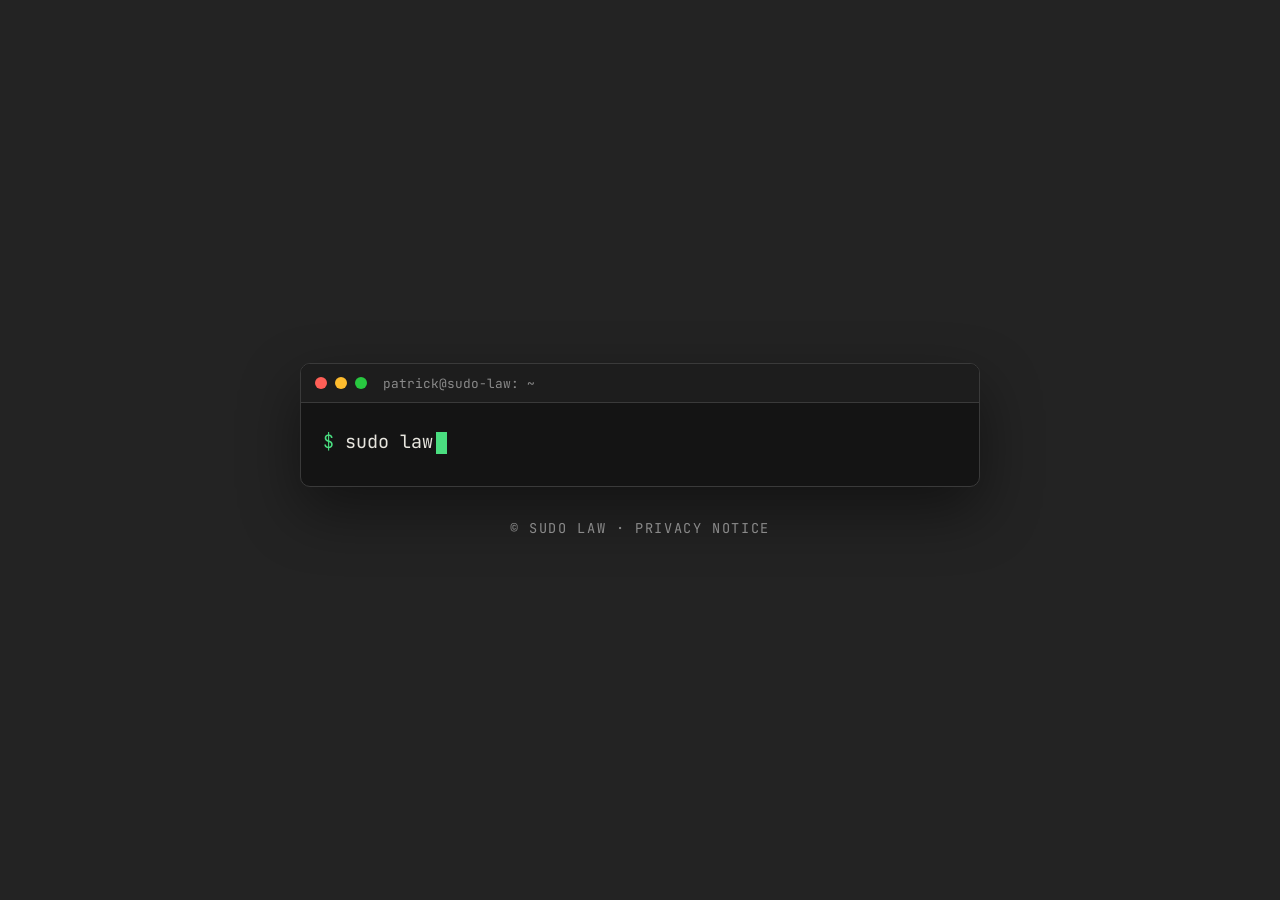
==== commit e8b3a6ab: "Restore Privacy Notice on terminal homepage" ====
--- a/index.html
+++ b/index.html
@@ -24,6 +24,7 @@
     font-family: 'JetBrains Mono', ui-monospace, SFMono-Regular, Menlo, monospace;
     min-height: 100vh;
     display: flex;
+    flex-direction: column;
     align-items: center;
     justify-content: center;
     padding: 1.5rem;
@@ -74,6 +75,56 @@
   @media (prefers-reduced-motion: reduce) {
     .cursor { animation: none; }
   }
+  footer {
+    margin-top: 2rem;
+    font-size: 0.85rem;
+    letter-spacing: 0.12em;
+    text-transform: uppercase;
+    color: var(--fog);
+  }
+  .privacy-link {
+    background: none; border: 0; padding: 0; cursor: pointer;
+    font: inherit; letter-spacing: inherit; text-transform: inherit;
+    color: var(--fog);
+  }
+  .privacy-link:hover, .privacy-link:focus-visible { color: var(--terminal); text-decoration: underline; }
+  .modal-backdrop {
+    position: fixed; inset: 0; z-index: 50;
+    background: rgba(0, 0, 0, 0.8);
+    display: flex; align-items: center; justify-content: center;
+    padding: 1rem;
+  }
+  .modal-backdrop[hidden] { display: none; }
+  .modal {
+    position: relative;
+    background: var(--term-bg);
+    border: 1px solid var(--term-border);
+    max-width: 760px; width: 100%;
+    max-height: 86vh; overflow-y: auto;
+    padding: 1.75rem 2rem 2rem;
+    font-size: 1.05rem; line-height: 1.65;
+    text-transform: none; letter-spacing: normal;
+    color: var(--paper);
+    text-align: left;
+  }
+  .modal h2 {
+    font-weight: 500; font-size: 1.6rem; color: var(--paper);
+    margin-bottom: 0.25rem; padding-right: 2.5rem;
+  }
+  .modal h3 {
+    font-size: 0.85rem; letter-spacing: 0.12em; text-transform: uppercase;
+    color: var(--terminal); font-weight: 400;
+    margin: 1.4rem 0 0.4rem;
+  }
+  .modal p { margin-bottom: 0.6rem; }
+  .modal .modal-updated { color: var(--fog); font-size: 0.95rem; margin-bottom: 0.5rem; }
+  .modal a { color: var(--terminal); }
+  .modal-close {
+    position: absolute; top: 0.6rem; right: 0.9rem;
+    background: none; border: 0; cursor: pointer;
+    color: var(--fog); font-size: 1.7rem; line-height: 1; padding: 0.25rem;
+  }
+  .modal-close:hover, .modal-close:focus-visible { color: var(--terminal); }
 </style>
 </head>
 <body>
@@ -84,5 +135,61 @@
     </div>
     <div class="screen"><span class="prompt">$</span> sudo law<span class="cursor"></span></div>
   </div>
+
+  <footer>
+    &copy; Sudo Law &middot; <button type="button" class="privacy-link" id="privacyOpen" aria-haspopup="dialog">Privacy Notice</button>
+  </footer>
+
+  <div class="modal-backdrop" id="privacyModal" hidden>
+    <div class="modal" role="dialog" aria-modal="true" aria-labelledby="privacyTitle">
+      <button type="button" class="modal-close" id="privacyClose" aria-label="Close privacy notice">&times;</button>
+      <h2 id="privacyTitle">Privacy Notice</h2>
+      <p class="modal-updated">Last updated &mdash; November 10, 2026</p>
+
+      <p>Sudo Law operates sudolaw.com as a static, informational website. This notice explains what information the site does &mdash; and does not &mdash; collect when you visit.</p>
+
+      <h3>Information we do not collect</h3>
+      <p>This site does not collect, request, or store personal information. It has no user accounts, contact forms, comment sections, newsletter sign-ups, or payment features, and it does not run analytics, advertising, or tracking tools. We do not set cookies or use similar tracking technologies, and we do not sell or share personal information &mdash; because we do not receive any through this site.</p>
+
+      <h3>Technical information handled by our host</h3>
+      <p>The site is hosted on GitHub Pages. As with most web hosting, the hosting infrastructure may automatically process basic technical data &mdash; such as IP addresses, browser type, and request timestamps &mdash; in server logs needed to deliver the site and keep it secure. That processing is governed by the host&rsquo;s own privacy practices. Sudo Law does not use server logs to identify or track individual visitors.</p>
+
+      <h3>Links to other websites</h3>
+      <p>This site may link to websites published by third parties. When you follow one of those links, you leave sudolaw.com, and the destination site&rsquo;s own privacy practices apply. We are not responsible for the content or privacy practices of third-party websites.</p>
+
+      <h3>Email you send us</h3>
+      <p>If you email us, we will receive your email address and whatever you include in your message, and we will use it only to respond to you. Please do not send confidential, privileged, or sensitive information by email unless an attorney-client relationship has been formally established &mdash; contacting us does not by itself create one.</p>
+
+      <h3>Changes to this notice</h3>
+      <p>If this notice changes, the revised version will be posted in this window with an updated date.</p>
+
+      <h3>Questions</h3>
+      <p>Questions about this notice should be directed to <a href="mailto:privacy@sudolaw.com">privacy@sudolaw.com</a>.</p>
+    </div>
+  </div>
+
+  <script>
+    (function () {
+      var modal = document.getElementById('privacyModal');
+      var openBtn = document.getElementById('privacyOpen');
+      var closeBtn = document.getElementById('privacyClose');
+      function openModal() {
+        modal.hidden = false;
+        document.body.style.overflow = 'hidden';
+        closeBtn.focus();
+      }
+      function closeModal() {
+        modal.hidden = true;
+        document.body.style.overflow = '';
+        openBtn.focus();
+      }
+      openBtn.addEventListener('click', openModal);
+      closeBtn.addEventListener('click', closeModal);
+      modal.addEventListener('click', function (e) { if (e.target === modal) closeModal(); });
+      document.addEventListener('keydown', function (e) {
+        if (e.key === 'Escape' && !modal.hidden) closeModal();
+      });
+    })();
+  </script>
 </body>
 </html>
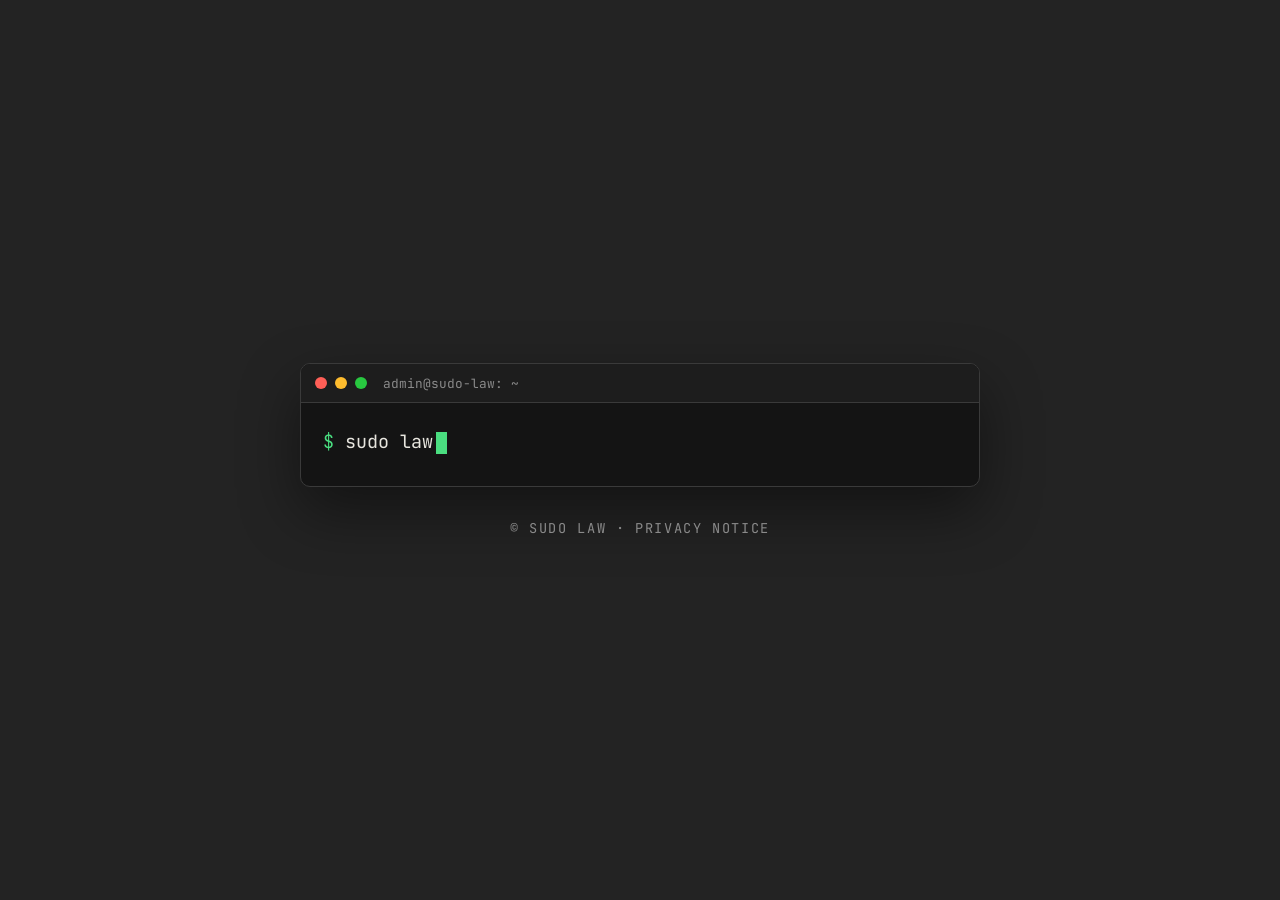
==== commit 4cd1a232: "Use admin in terminal title" ====
--- a/index.html
+++ b/index.html
@@ -131,7 +131,7 @@
   <div class="terminal">
     <div class="titlebar">
       <span class="dot r"></span><span class="dot y"></span><span class="dot g"></span>
-      <span class="title">patrick@sudo-law: ~</span>
+      <span class="title">admin@sudo-law: ~</span>
     </div>
     <div class="screen"><span class="prompt">$</span> sudo law<span class="cursor"></span></div>
   </div>
